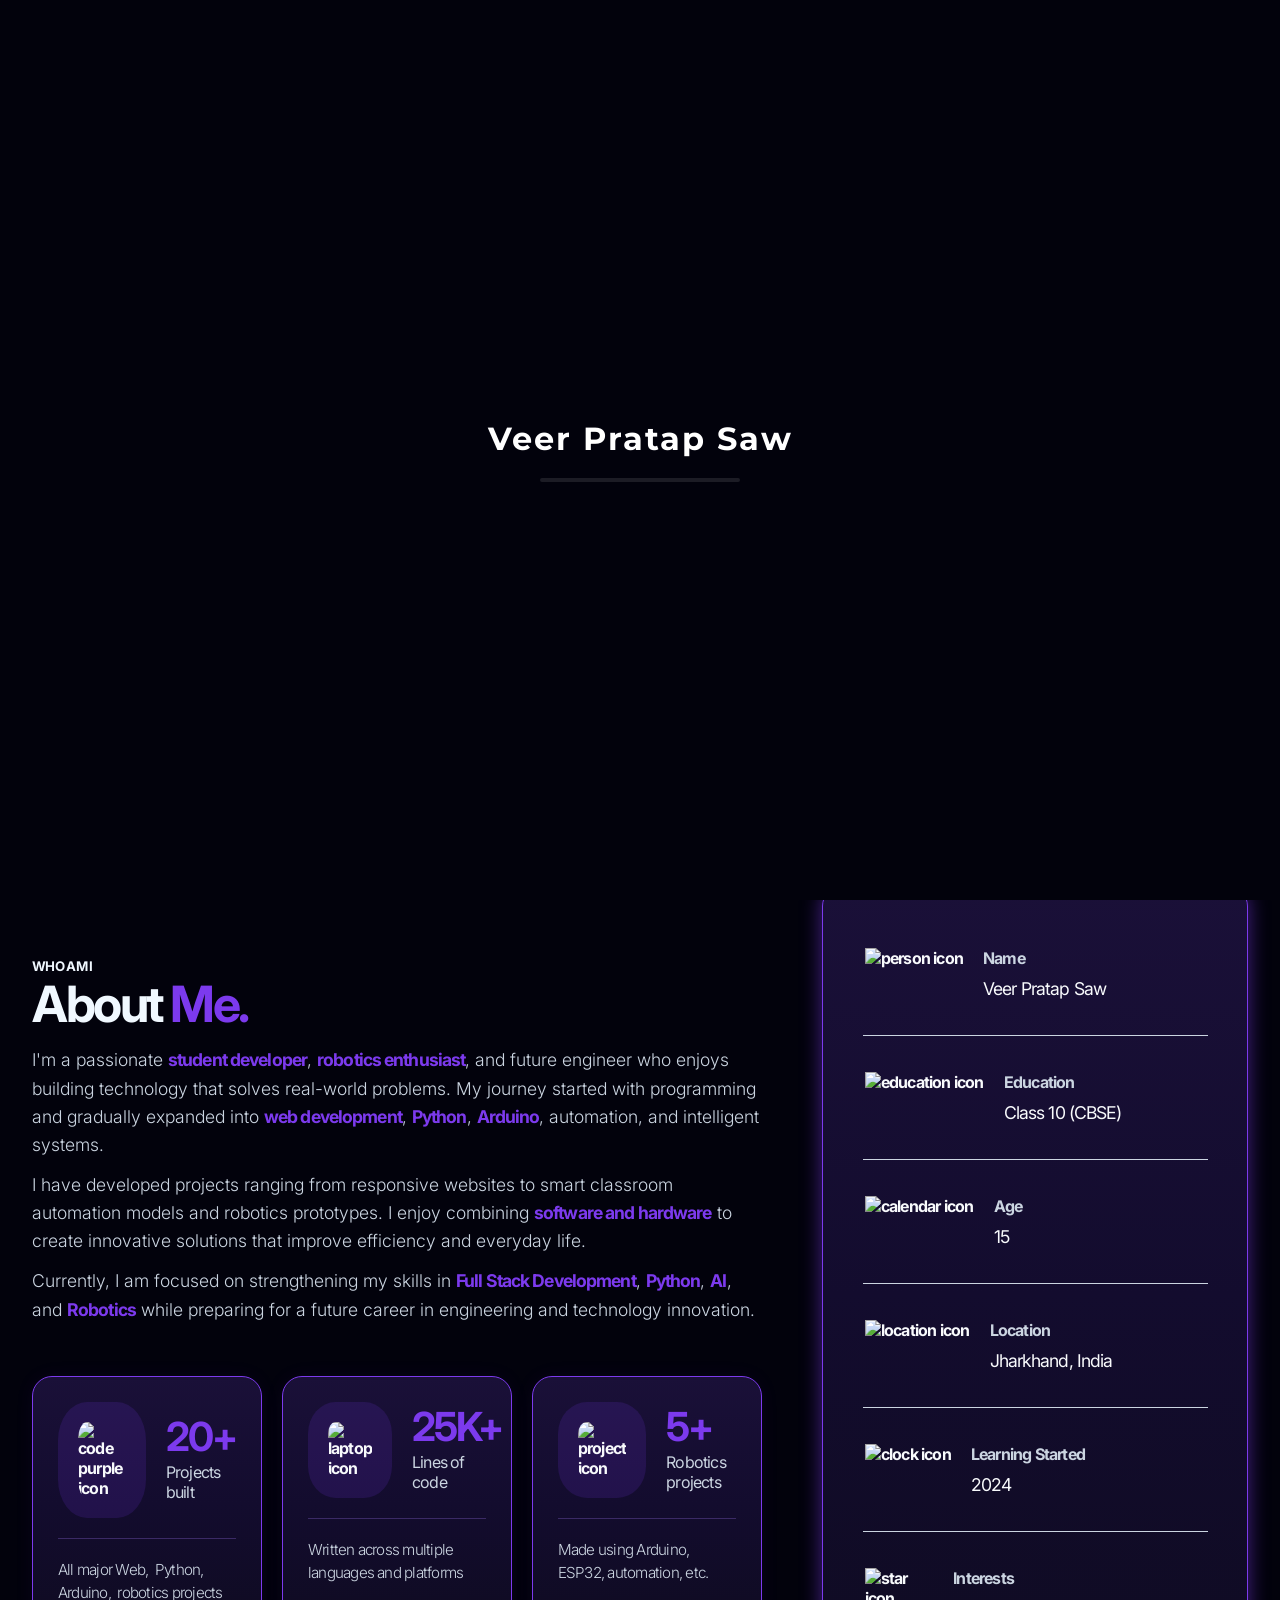
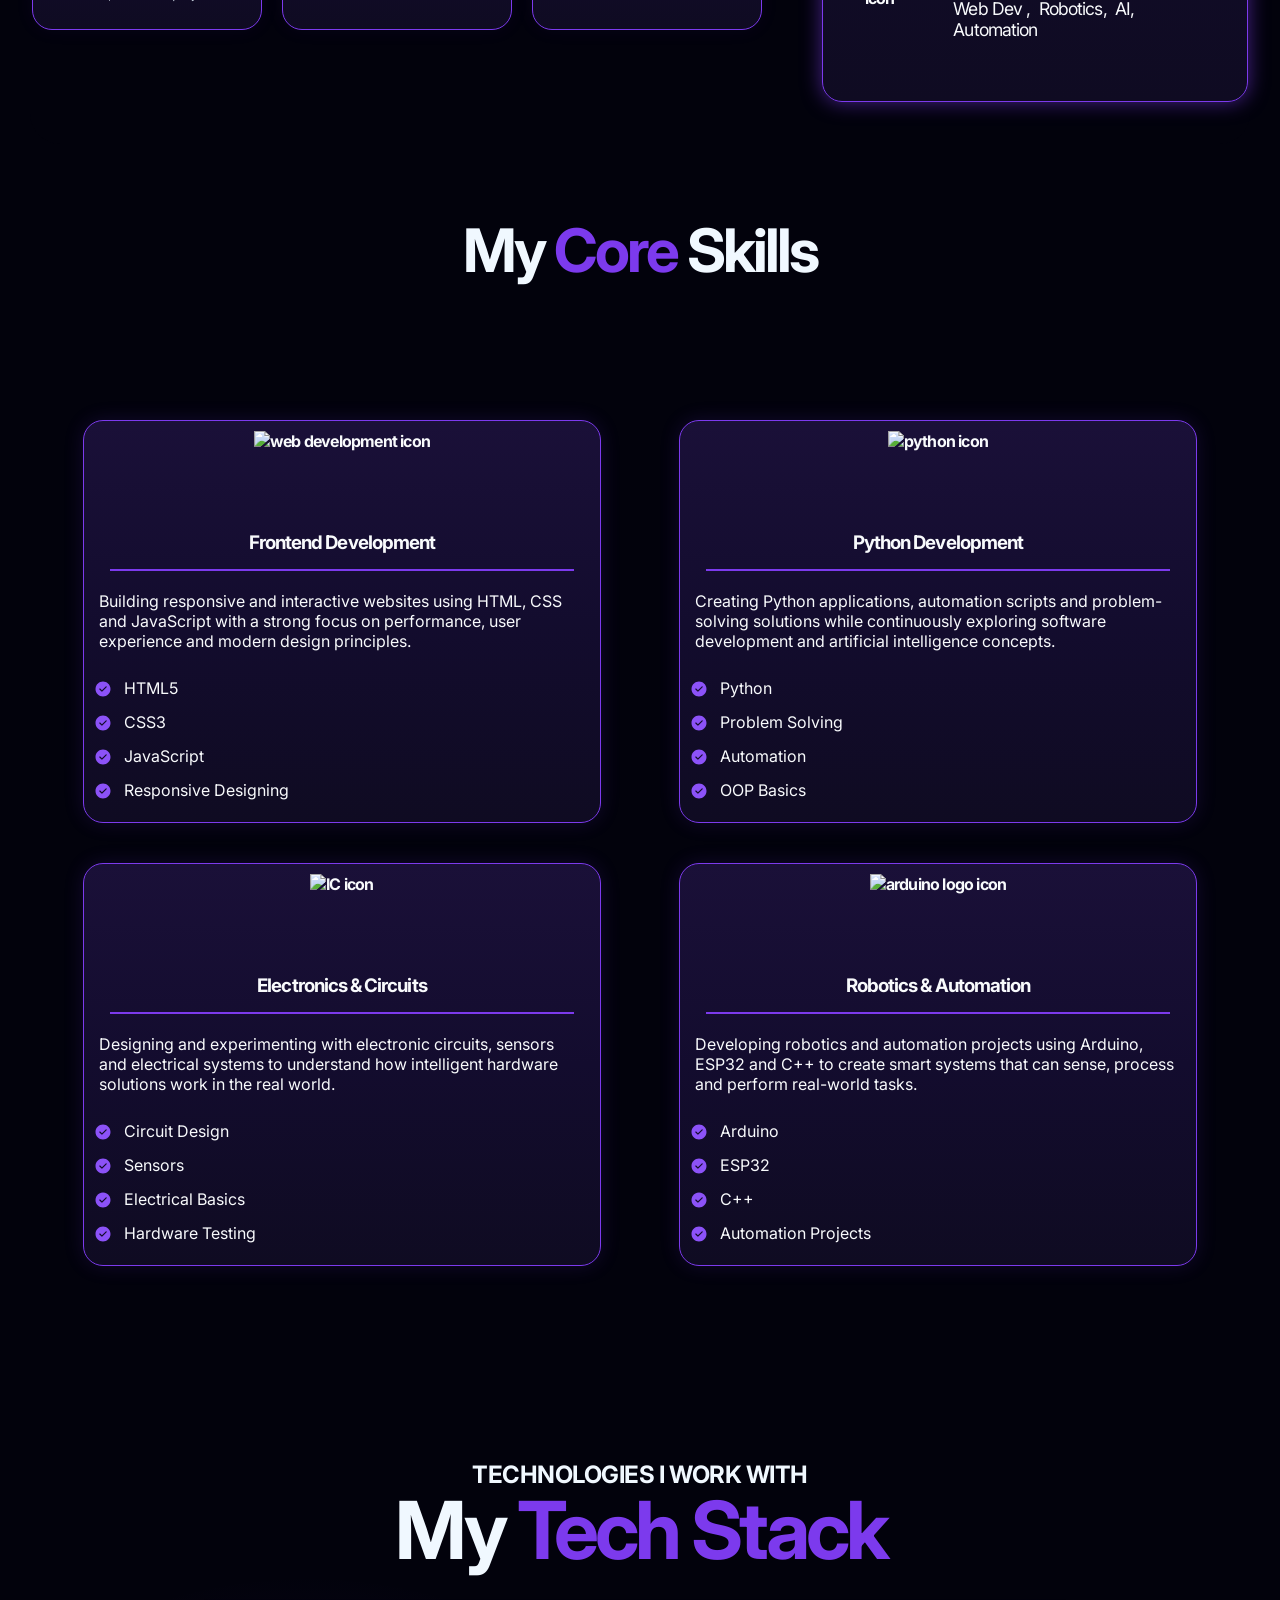
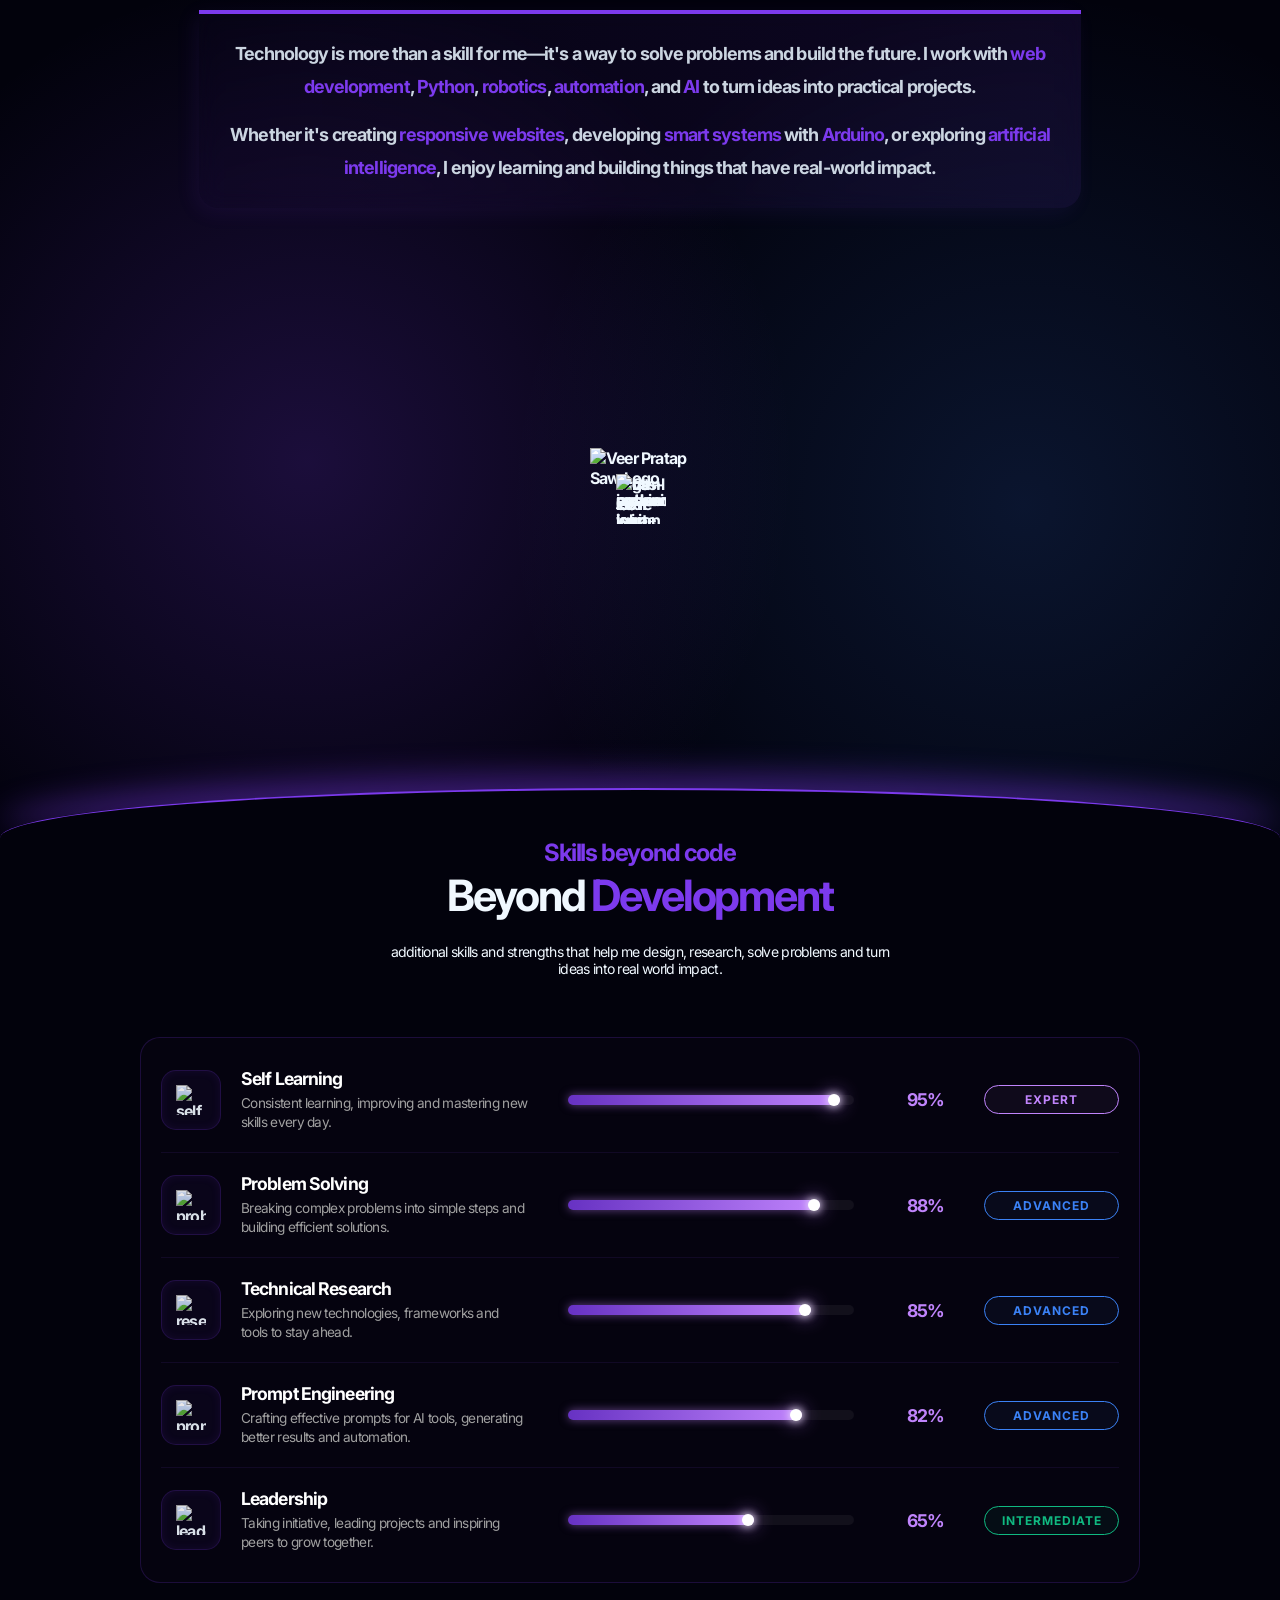
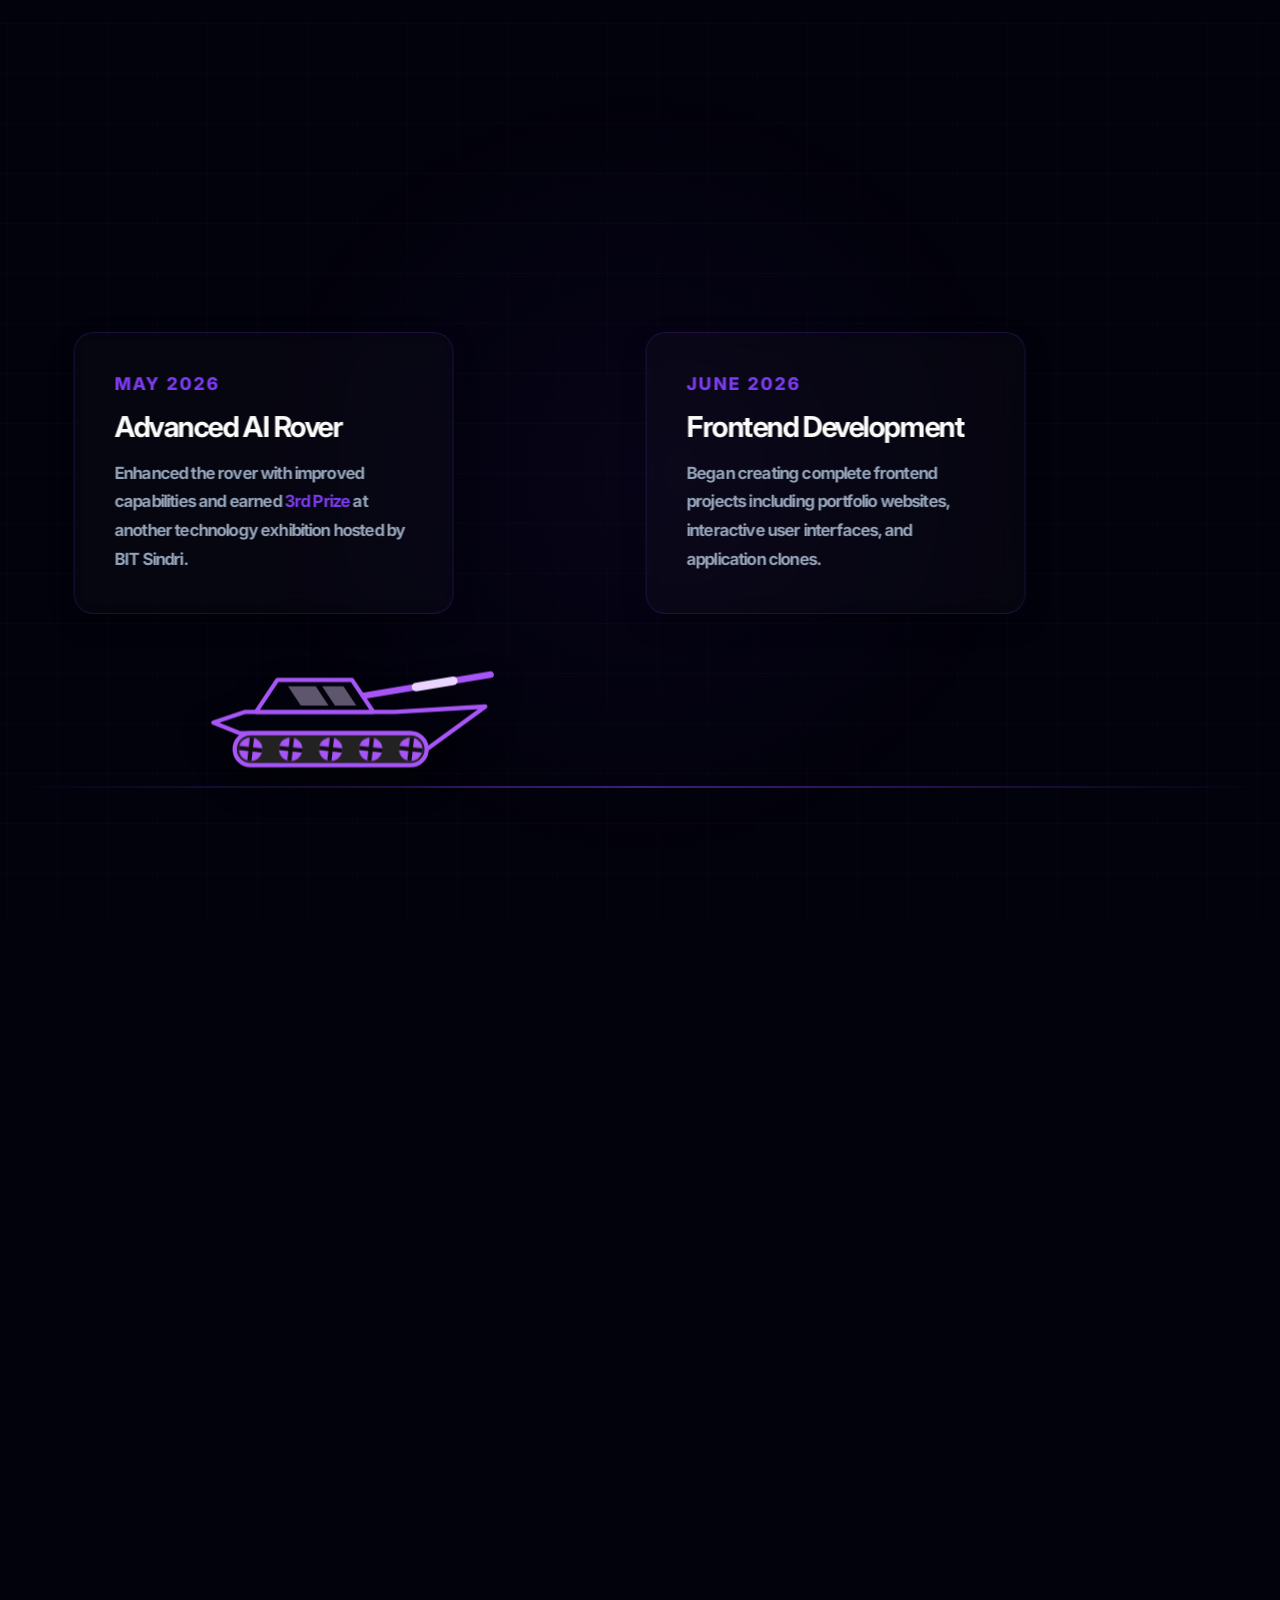
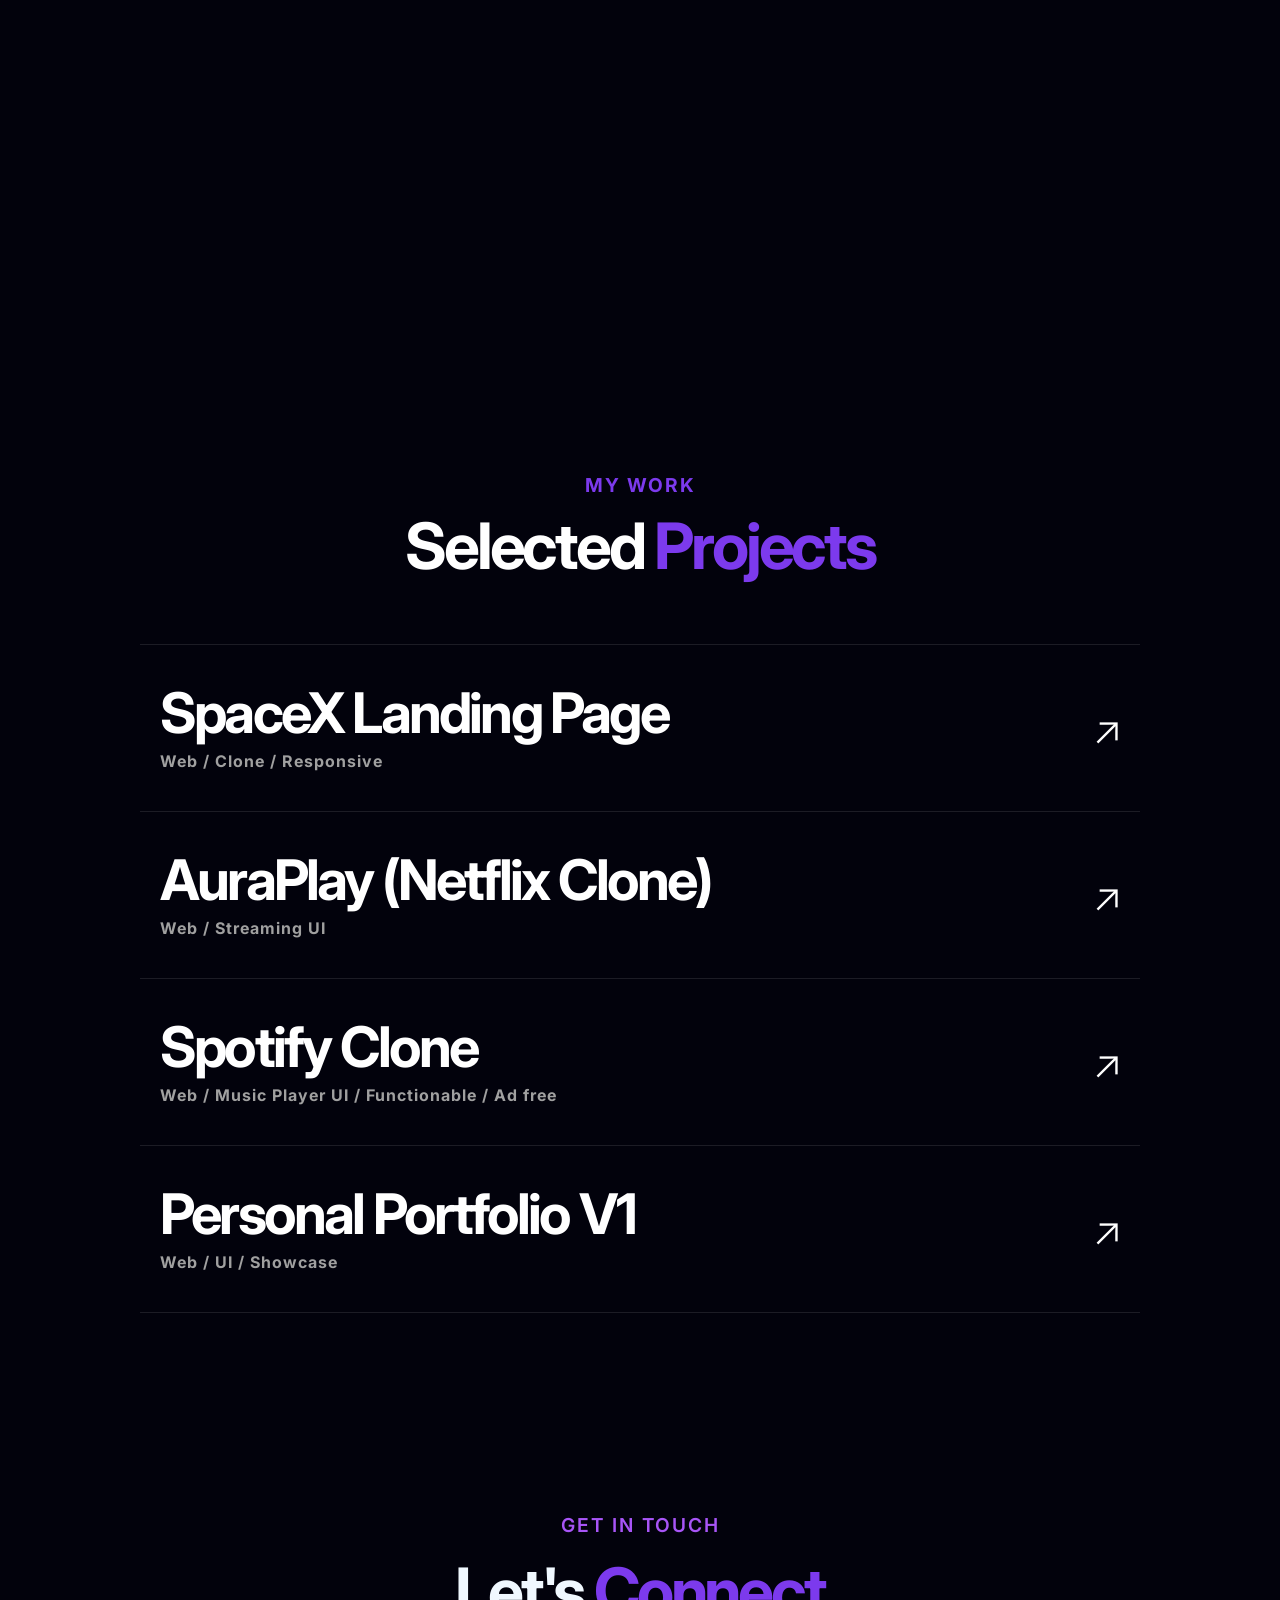
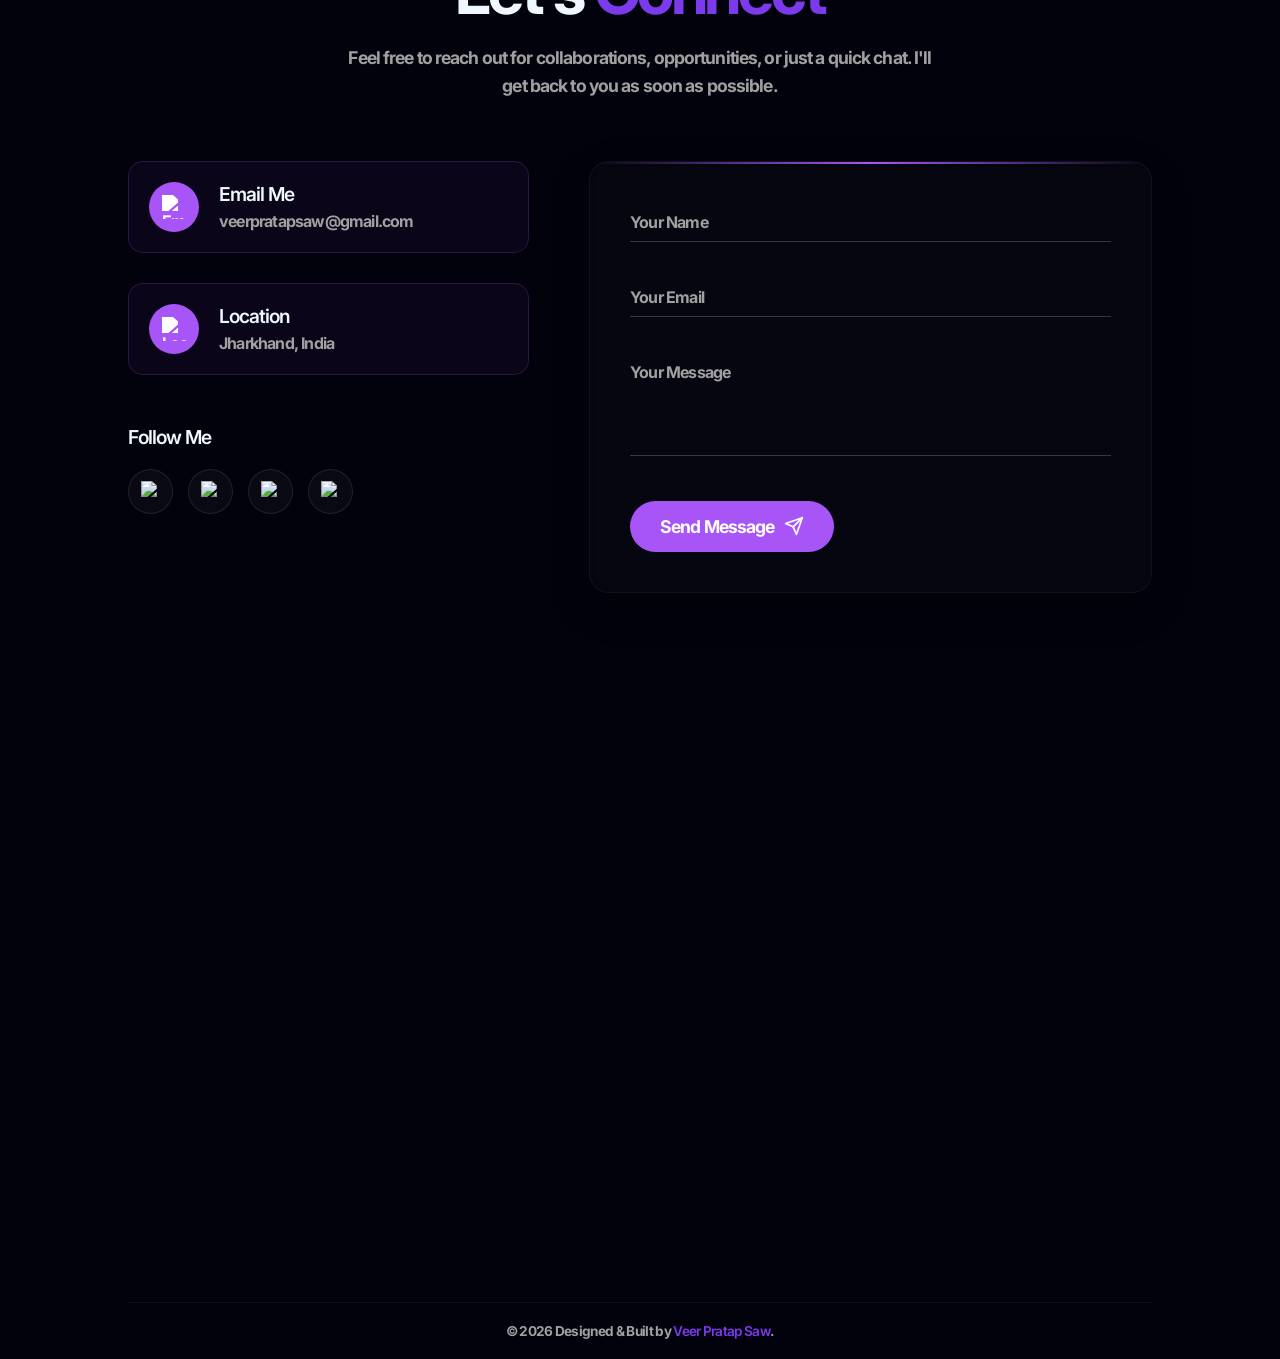
==== index.html @ e9fbce15 "feat: add animated preloader screen" ====
<!doctype html>
<html lang="en">

<head>
  <meta charset="UTF-8" />
  <meta name="viewport" content="width=device-width, initial-scale=1.0" />
  <meta name="theme-color" content="#02020c" />
    <!-- SEO: Primary Meta Tags -->
  <title>Veer Pratap Saw | Full Stack Developer & Robotics Engineer</title>
  <meta name="title" content="Veer Pratap Saw | Full Stack Developer & Robotics Engineer" />
  <meta name="description" content="Portfolio of Veer Pratap Saw, a passionate student developer specializing in Full Stack Web Development, Python, and Robotics. View my projects and tech stack." />
  <link rel="canonical" href="https://veerpratapsaw.vercel.app/" />
  <!-- Open Graph / Facebook / LinkedIn -->
  <meta property="og:type" content="website" />
  <meta property="og:url" content="https://veerpratapsaw.vercel.app/" />
  <meta property="og:title" content="Veer Pratap Saw | Full Stack Developer" />
  <meta property="og:description" content="Portfolio of Veer Pratap Saw, a passionate student developer specializing in Full Stack Web Development, Python, and Robotics." />
  <meta property="og:image" content="https://veerpratapsaw.vercel.app/assets/images/portfolio_v1.webp" />

  <!-- Twitter -->
  <meta property="twitter:card" content="summary_large_image" />
  <meta property="twitter:url" content="https://veerpratapsaw.vercel.app/" />
  <meta property="twitter:title" content="Veer Pratap Saw | Full Stack Developer" />
  <meta property="twitter:description" content="Portfolio of Veer Pratap Saw, a passionate student developer specializing in Full Stack Web Development, Python, and Robotics." />
  <meta property="twitter:image" content="https://veerpratapsaw.vercel.app/assets/images/portfolio_v1.webp" />
  <!-- Structured Data (JSON-LD) -->
  <script type="application/ld+json">
    {
      "@context": "https://schema.org/",
      "@type": "Person",
      "name": "Veer Pratap Saw",
      "url": "https://veerpratapsaw.vercel.app/",
      "image": "https://veerpratapsaw.vercel.app/assets/images/portfolio_v1.webp",
      "jobTitle": "Full Stack Developer & Robotics Engineer",
      "sameAs": [
        "https://github.com/veerpratapsaw-code",
        "https://www.linkedin.com/in/veer-pratap-saw-4004a2413/",
        "https://www.youtube.com/@VeerPratapSaw",
        "https://t.me/VeerPratapSaw",
        "https://wa.me/919835526977"
      ]
    }
  </script>

  <link rel="preconnect" href="https://fonts.googleapis.com">
  <link rel="preconnect" href="https://fonts.gstatic.com" crossorigin>
  <link href="https://fonts.googleapis.com/css2?family=Chelsea+Market&family=Google+Sans+Flex:opsz,wght@6..144,1..1000&family=Inter:ital,opsz,wght@0,14..32,100..900;1,14..32,100..900&family=Montserrat:ital,wght@0,100..900;1,100..900&display=swap" rel="stylesheet">
  <link rel="preload" as="image" href="assets/images/SpaceX landing Page clone.webp">
  <link rel="preload" as="image" href="assets/images/Netflix-clone.webp">
  <link rel="preload" as="image" href="assets/images/Spotify clone.webp">
  <link rel="preload" as="image" href="assets/images/portfolio_v1.webp">
  <link rel="stylesheet" href="css/hero.css" />
  <link rel="stylesheet" href="css/about.css" />
  <link rel="stylesheet" href="css/skills.css" />
  <link rel="stylesheet" href="css/beyond_dev.css" />
  <link rel="stylesheet" href="css/journey.css" />
  <link rel="stylesheet" href="css/projects.css" />
  <link rel="stylesheet" href="css/contact.css" />
  <link rel="stylesheet" href="css/quote.css" />
  <link rel="stylesheet" href="css/footer.css" />
  <link rel="stylesheet" href="css/responsive.css" />
  <link rel="stylesheet" href="css/contextmenu.css" />
  <link rel="stylesheet" href="css/loader.css" />
  <link rel="icon" type="image/png" href="assets/images/favicon.webp" />
</head>

<body class="no-scroll">
  <!-- Preloader -->
  <div id="preloader">
    <div class="loader-content">
      <span class="loader-text">Veer Pratap Saw</span>
      <div class="loader-bar"></div>
    </div>
  </div>

  <header class="header">
    <div class="top_logo">
      <img src="assets/images/logo L.webp" alt="Veer Pratap Saw - Custom Logo" />
    </div>

    <button class="hamburger" id="hamburgerMenu" aria-label="Toggle Navigation Menu">
      <svg viewBox="0 0 24 24" fill="none" stroke-width="2" stroke-linecap="round" stroke-linejoin="round">
        <line x1="3" y1="12" x2="21" y2="12" class="mid"></line>
        <line x1="3" y1="6" x2="21" y2="6" class="top"></line>
        <line x1="3" y1="18" x2="21" y2="18" class="bot"></line>
      </svg>
    </button>

    <nav class="nav">
      <div class="nav_link_wrapper">
        <a href="#about">About me</a>
        <div class="underline"></div>
      </div>

      <div class="nav_link_wrapper">
        <a href="#skills">Skills</a>
        <div class="underline"></div>
      </div>

      <div class="nav_link_wrapper">
        <a href="#journey">Experiences</a>
        <div class="underline"></div>
      </div>

      <div class="nav_link_wrapper">
        <a href="#projects">Projects</a>
        <div class="underline"></div>
      </div>

      <div class="nav_link_wrapper">
        <a href="#contact">Contact</a>
        <div class="underline"></div>
      </div>
    </nav>

    <div class="side"></div>
  </header>

  <main>
  <div class="outerBG1">
    <section class="hero">
      <section class="left">
        <div class="leftTop">
          <div class="topLeft_text">
            <div class="sideLine">
              <div class="circleOfLine"></div>
            </div>

            <div class="text">
              <h1>
                <span>Hey, Its</span>
                <span class="purple"> Veer Pratap Saw</span>
              </h1>
              <h2>I'm a <span id="typewriter"></span></h2>
            </div>
          </div>

          <div class="buttons">
            <div class="extra">● Available For Opportunities</div>
            <button onclick="location.href='#contact'">Get in touch</button>
          </div>
        </div>

        <div class="linksHero">
          <a class="linkLogo" href="https://github.com/veerpratapsaw-code" target="_blank" aria-label="GitHub Profile"><img
              src="assets/SVG/github white.svg" alt="github white icon" /></a>
          <a class="linkLogo" href="https://www.youtube.com/@VeerPratapSaw" target="_blank" aria-label="YouTube Channel"><img
              data-src="assets/SVG/youtube white.svg " alt="YouTube Icon" /></a>
          <a class="linkLogo" href="https://wa.me/919835526977?text=Hi%20Veer,%20I%20visited%20your%20portfolio."
            target="_blank" aria-label="WhatsApp"><img data-src="assets/SVG/whatsapp white.svg" alt="WhatsApp Icon" /></a>
          <a class="linkLogo" href="https://t.me/VeerPratapSaw" target="_blank" aria-label="Telegram"><img
              data-src="assets/SVG/telegram white.svg " alt="Telegram Icon" /></a>
          <a class="linkLogo" href="https://mail.google.com/mail/?view=cm&fs=1&to=veerpratapsaw@gmail.com"
            target="_blank" aria-label="Email Me"><img data-src="assets/SVG/email white.svg " alt="Email Icon" /></a>
        </div>
      </section>

      <section class="right">
        <img data-src="assets/images/hero section image.webp" alt="Veer Pratap Saw - Robotics Engineer and Full Stack Developer" width="600" height="600" />
      </section>
    </section>
  </div>

  <div class="topDropMerge"></div>

  <section class="About" id="about">
    <section class="statsContainer">
      <div class="sec2text">
        <h5>WHO AM I</h5>
        <h1><span>About</span> <span class="purple"> Me.</span></h1>
        <p>
          I'm a passionate <span class="purple">student developer</span>,
          <span class="purple">robotics enthusiast</span>, and future engineer
          who enjoys building technology that solves real-world problems. My
          journey started with programming and gradually expanded into
          <span class="purple">web development</span>,
          <span class="purple">Python</span>,
          <span class="purple">Arduino</span>, automation, and intelligent
          systems.
        </p>
        <p>
          I have developed projects ranging from responsive websites to smart
          classroom automation models and robotics prototypes. I enjoy
          combining
          <span class="purple">software and hardware</span> to create
          innovative solutions that improve efficiency and everyday life.
        </p>
        <p>
          Currently, I am focused on strengthening my skills in
          <span class="purple">Full Stack Development</span>,
          <span class="purple">Python</span>, <span class="purple">AI</span>,
          and <span class="purple">Robotics</span> while preparing for a
          future career in engineering and technology innovation.
        </p>
      </div>

      <div class="statCards">
        <div class="statCard">
          <div class="upperPart">
            <div class="statCardImg">
              <img data-src="assets/SVG/code purple.svg" alt="code purple icon" />
            </div>

            <div class="statUpperText">
              <div class="stat">20+</div>

              <div class="statName">Projects built</div>
            </div>
          </div>

          <div class="divider"></div>

          <div class="lowerPart">
            All major Web,&nbsp; Python,&nbsp; Arduino,&nbsp; robotics
            projects
          </div>
        </div>

        <div class="statCard">
          <div class="upperPart">
            <div class="statCardImg">
              <img data-src="assets/SVG/laptop.svg" alt="laptop icon" />
            </div>

            <div class="statUpperText">
              <div class="stat">25K+</div>

              <div class="statName">Lines of code</div>
            </div>
          </div>

          <div class="divider"></div>

          <div class="lowerPart">
            Written across multiple languages and platforms
          </div>
        </div>

        <div class="statCard">
          <div class="upperPart">
            <div class="statCardImg">
              <img data-src="assets/SVG/project.svg" alt="project icon" />
            </div>

            <div class="statUpperText">
              <div class="stat">5+</div>

              <div class="statName">Robotics projects</div>
            </div>
          </div>

          <div class="divider"></div>

          <div class="lowerPart">
            Made using Arduino, ESP32, automation, etc.
          </div>
        </div>
      </div>
    </section>

    <div class="rightAbout">
      <div class="aboutRightCard">
        <div><img data-src="assets/SVG/person.svg" alt="person icon" /></div>

        <div class="RightSecContent">
          <div class="key">Name</div>

          <div class="value">Veer Pratap Saw</div>
        </div>
      </div>

      <div class="divider"></div>

      <div class="aboutRightCard">
        <div><img data-src="assets/SVG/education.svg" alt="education icon" /></div>

        <div class="RightSecContent">
          <div class="key">Education</div>

          <div class="value">Class 10 (CBSE)</div>
        </div>
      </div>

      <div class="divider"></div>

      <div class="aboutRightCard">
        <div><img data-src="assets/SVG/calendar.svg" alt="calendar icon" /></div>

        <div class="RightSecContent">
          <div class="key">Age</div>

          <div class="value">15</div>
        </div>
      </div>

      <div class="divider"></div>

      <div class="aboutRightCard">
        <div><img data-src="assets/SVG/location.svg" alt="location icon" /></div>

        <div class="RightSecContent">
          <div class="key">Location</div>

          <div class="value">Jharkhand, India</div>
        </div>
      </div>

      <div class="divider"></div>

      <div class="aboutRightCard">
        <div><img data-src="assets/SVG/clock.svg" alt="clock icon" /></div>

        <div class="RightSecContent">
          <div class="key">Learning Started</div>

          <div class="value">2024</div>
        </div>
      </div>

      <div class="divider"></div>

      <div class="aboutRightCard">
        <div><img data-src="assets/SVG/star.svg" alt="star icon" /></div>

        <div class="RightSecContent">
          <div class="key">Interests</div>

          <div class="value">
            Web Dev ,&nbsp; Robotics,&nbsp; AI,&nbsp; Automation
          </div>
        </div>
      </div>
    </div>
  </section>

  <div class="skills" id="skills">
    <div class="skillHeading">
      <h1>
        <span>My </span> <span class="purple">Core</span> <span>Skills</span>
      </h1>
    </div>

    <div class="sec2Cards">
      <div class="skillCard">
        <div class="skillImg">
          <img data-src="assets/SVG/web development.svg" alt="web development icon" />
        </div>

        <div class="SkillTitle">
          <h3>Frontend Development</h3>
        </div>

        <div class="divider"></div>

        <div class="skillBody">
          <p>
            Building responsive and interactive websites using HTML, CSS and
            JavaScript with a strong focus on performance, user experience and
            modern design principles.
          </p>
        </div>

        <div class="skillList">
          <ul>
            <li>HTML5</li>
            <li>CSS3</li>
            <li>JavaScript</li>
            <li>Responsive Designing</li>
          </ul>
        </div>
      </div>

      <div class="skillCard">
        <div class="skillImg">
          <img data-src="assets/SVG/python.svg" alt="python icon" />
        </div>

        <div class="SkillTitle">
          <h3>Python Development</h3>
        </div>

        <div class="divider"></div>

        <div class="skillBody">
          <p>
            Creating Python applications, automation scripts and problem-
            solving solutions while continuously exploring software
            development and artificial intelligence concepts.
          </p>
        </div>

        <div class="skillList">
          <ul>
            <li>Python</li>
            <li>Problem Solving</li>
            <li>Automation</li>
            <li>OOP Basics</li>
          </ul>
        </div>
      </div>

      <div class="skillCard">
        <div class="skillImg">
          <img data-src="assets/SVG/IC.svg" alt="IC icon" />
        </div>

        <div class="SkillTitle">
          <h3>Electronics & Circuits</h3>
        </div>

        <div class="divider"></div>

        <div class="skillBody">
          <p>
            Designing and experimenting with electronic circuits, sensors and
            electrical systems to understand how intelligent hardware
            solutions work in the real world.
          </p>
        </div>

        <div class="skillList">
          <ul>
            <li>Circuit Design</li>
            <li>Sensors</li>
            <li>Electrical Basics</li>
            <li>Hardware Testing</li>
          </ul>
        </div>
      </div>

      <div class="skillCard">
        <div class="skillImg">
          <img data-src="assets/SVG/arduino logo.svg" alt="arduino logo icon" />
        </div>

        <div class="SkillTitle">
          <h3>Robotics & Automation</h3>
        </div>

        <div class="divider"></div>

        <div class="skillBody">
          <p>
            Developing robotics and automation projects using Arduino, ESP32
            and C++ to create smart systems that can sense, process and
            perform real-world tasks.
          </p>
        </div>

        <div class="skillList">
          <ul>
            <li>Arduino</li>
            <li>ESP32</li>
            <li>C++</li>
            <li>Automation Projects</li>
          </ul>
        </div>
      </div>
    </div>

    <section class="techStack">
      <div class="orbit-container">
        <div class="center-logo">
          <img data-src="assets/images/logoMe.webp" alt="Veer Pratap Saw Logo" />
        </div>

        <div class="orbit">
          <div class="icon icon1">
            <img data-src="assets/SVG/html.svg" alt="html icon" />
          </div>

          <div class="icon icon2">
            <img data-src="assets/SVG/css.svg" alt="css icon" />
          </div>

          <div class="icon icon3">
            <img data-src="assets/SVG/javascript.svg" alt="javascript icon" />
          </div>

          <div class="icon icon4">
            <img data-src="assets/SVG/pythonLogo.svg" alt="pythonLogo icon" />
          </div>

          <div class="icon icon5">
            <img data-src="assets/SVG/arduino logo.svg" alt="arduino logo icon" />
          </div>

          <div class="icon icon6">
            <img data-src="assets/SVG/vs-code.svg" alt="vs code icon" />
          </div>

          <div class="icon icon7">
            <img data-src="assets/SVG/git.svg" alt="git icon" />
          </div>

          <div class="icon icon8">
            <img data-src="assets/SVG/node-js.svg" alt="node js icon" />
          </div>

          <div class="icon icon9">
            <img data-src="assets/SVG/openai white.svg" alt="openai white icon" />
          </div>

          <div class="icon icon10">
            <img data-src="assets/SVG/C++.svg" alt="C++ icon" />
          </div>
        </div>
      </div>

      <div class="techStackText">
        <div class="techStackLabel">TECHNOLOGIES I WORK WITH</div>

        <div class="techStackHeading">
          <span>My </span> &nbsp; <span class="purple">Tech Stack</span>
        </div>

        <div class="techStackBody">
          <p>
            Technology is more than a skill for me—it's a way to solve
            problems and build the future. I work with
            <span class="purple">web development</span>,
            <span class="purple">Python</span>,
            <span class="purple">robotics</span>,
            <span class="purple">automation</span>, and
            <span class="purple">AI</span> to turn ideas into practical
            projects.
          </p>
          <p>
            Whether it's creating
            <span class="purple">responsive websites</span>, developing
            <span class="purple">smart systems</span> with
            <span class="purple">Arduino</span>, or exploring
            <span class="purple">artificial intelligence</span>, I enjoy
            learning and building things that have real-world impact.
          </p>
        </div>
      </div>
    </section>
  </div>

  <div class="curved-separator"></div>

  <section id="beyond_development">
    <div class="Be_D_text">
      <div>
        <h5 class="purple">Skills beyond code</h5>
      </div>

      <div>
        <h1>Beyond <span class="purple">Development</span></h1>
      </div>

      <div>
        <p>
          additional skills and strengths that help me design, research, solve
          problems and turn ideas into real world impact.
        </p>
      </div>
    </div>

    <div class="sideSkills">

      <div class="OtherSkillCard">
        <div class="OtherSkillCardImg">
          <img data-src="assets/SVG/self learning.svg" alt="self learning icon" />
        </div>

        <div class="OtherSkillCardText">
          <div class="OSCT_heading">Self Learning</div>

          <div class="OSCT_body">Consistent learning, improving and mastering new skills every day.</div>
        </div>

        <div class="OtherSkillProgress">
          <div class="progress-bar-bg">
            <div class="progress-bar-fill" style="width: 95%;"></div>
          </div>
        </div>

        <div class="OtherSkillPercent">95%</div>

        <div class="OtherSkillBadge expert">EXPERT</div>
      </div>

      <div class="OtherSkillCard">
        <div class="OtherSkillCardImg">
          <img data-src="assets/SVG/problem solver.svg" alt="problem solver icon" />
        </div>

        <div class="OtherSkillCardText">
          <div class="OSCT_heading">Problem Solving</div>

          <div class="OSCT_body">Breaking complex problems into simple steps and building efficient solutions.</div>
        </div>

        <div class="OtherSkillProgress">
          <div class="progress-bar-bg">
            <div class="progress-bar-fill" style="width: 88%;"></div>
          </div>
        </div>

        <div class="OtherSkillPercent">88%</div>

        <div class="OtherSkillBadge advanced">ADVANCED</div>
      </div>

      <div class="OtherSkillCard">
        <div class="OtherSkillCardImg">
          <img data-src="assets/SVG/reseach.svg" alt="reseach icon" />
        </div>

        <div class="OtherSkillCardText">
          <div class="OSCT_heading">Technical Research</div>

          <div class="OSCT_body">Exploring new technologies, frameworks and tools to stay ahead.</div>
        </div>

        <div class="OtherSkillProgress">
          <div class="progress-bar-bg">
            <div class="progress-bar-fill" style="width: 85%;"></div>
          </div>
        </div>

        <div class="OtherSkillPercent">85%</div>

        <div class="OtherSkillBadge advanced">ADVANCED</div>
      </div>

      <div class="OtherSkillCard">
        <div class="OtherSkillCardImg">
          <img data-src="assets/SVG/prompt engneering.svg" alt="prompt engneering icon" />
        </div>

        <div class="OtherSkillCardText">
          <div class="OSCT_heading">Prompt Engineering</div>

          <div class="OSCT_body">Crafting effective prompts for AI tools, generating better results and automation.
          </div>
        </div>

        <div class="OtherSkillProgress">
          <div class="progress-bar-bg">
            <div class="progress-bar-fill" style="width: 82%;"></div>
          </div>
        </div>

        <div class="OtherSkillPercent">82%</div>

        <div class="OtherSkillBadge advanced">ADVANCED</div>
      </div>

      <div class="OtherSkillCard">
        <div class="OtherSkillCardImg">
          <img data-src="assets/SVG/leadership.svg" alt="leadership icon" />
        </div>

        <div class="OtherSkillCardText">
          <div class="OSCT_heading">Leadership</div>

          <div class="OSCT_body">Taking initiative, leading projects and inspiring peers to grow together.</div>
        </div>

        <div class="OtherSkillProgress">
          <div class="progress-bar-bg">
            <div class="progress-bar-fill" style="width: 65%;"></div>
          </div>
        </div>

        <div class="OtherSkillPercent">65%</div>

        <div class="OtherSkillBadge intermediate">INTERMEDIATE</div>
      </div>
    </div>
  </section>

  <section id="journey" class="journey-section">
    <div class="journey-wrapper">
      <div class="journey-sticky">
        <div class="grid-bg"></div>

        <div class="journey-track">
          <!-- Timeline Cards -->
          <div class="milestone">
            <div class="milestone-date">June 2024</div>
            <div class="milestone-title">First Step Into Technology</div>
            <div class="milestone-desc">Purchased my first laptop and began exploring computers, software, and digital
              tools. This marked the beginning of my journey into technology and self-learning.</div>
          </div>
          <div class="milestone">
            <div class="milestone-date">August 2024</div>
            <div class="milestone-title">Discovering AI Tools</div>
            <div class="milestone-desc">Started using modern AI assistants and productivity tools, learning how
              artificial intelligence can accelerate learning, problem-solving, and creativity.</div>
          </div>
          <div class="milestone">
            <div class="milestone-date">November 2024</div>
            <div class="milestone-title">Beginning Programming</div>
            <div class="milestone-desc">Started learning Python and developed a strong interest in programming,
              automation, and logical thinking.</div>
          </div>
          <div class="milestone">
            <div class="milestone-date">Feb 2025</div>
            <div class="milestone-title">AI Desktop Assistant</div>
            <div class="milestone-desc">Built Python projects like an AI desktop assistant similar to Jarvis.</div>
          </div>
          <div class="milestone">
            <div class="milestone-date">April 2025</div>
            <div class="milestone-title">Entering Robotics</div>
            <div class="milestone-desc">Introduced to robotics through school projects and hands-on experimentation with
              electronic components, sensors, and automation systems.</div>
          </div>
          <div class="milestone">
            <div class="milestone-date">August 2025</div>
            <div class="milestone-title">Learning Arduino & C++</div>
            <div class="milestone-desc">Began programming Arduino boards using C++, building the foundation for
              hardware-based automation and robotics projects.</div>
          </div>
          <div class="milestone">
            <div class="milestone-date">September 2025</div>
            <div class="milestone-title">Smart Classroom Automation</div>
            <div class="milestone-desc"> <span> Designed and built a Smart Classroom System focused on energy efficiency and
                automation. Earned <span class="purple">3rd Prize</span> at a Science Exhibition.</span></div>
          </div>
          <div class="milestone">
            <div class="milestone-date">January 2026</div>
            <div class="milestone-title">RoboFight Competition</div>
            <div class="milestone-desc"><span>
                Built and competed with an 12 wheel drive robotic vehicle, securing <span class="purple">
                  2nd Prize
                </span> in a RoboFight competition and gaining valuable experience.</span></div>

          </div>
          <div class="milestone">
            <div class="milestone-date">February 2026</div>
            <div class="milestone-title">Web Development Journey</div>
            <div class="milestone-desc">Started learning modern web development, focusing on HTML, CSS, JavaScript,
              responsive design, and building interactive user interfaces.</div>
          </div>
          <div class="milestone">
            <div class="milestone-date">April 2026</div>
            <div class="milestone-title">AI Rover Project</div>
            <div class="milestone-desc"><span>
                Developed an 8 wheeled AI-powered rover and won <span class="purple">2nd Prize</span> at Build-X Expo
                during E-Summit at BIT Sindri.</div>
            </span>
          </div>
          <div class="milestone">
            <div class="milestone-date">May 2026</div>
            <div class="milestone-title">Advanced AI Rover</div>
            <div class="milestone-desc"><span>Enhanced the rover with improved capabilities and earned <span
                    class="purple">3rd Prize</span> at another
                technology exhibition hosted by BIT Sindri.</span></div>
          </div>
          <div class="milestone">
            <div class="milestone-date">June 2026</div>
            <div class="milestone-title">Frontend Development</div>
            <div class="milestone-desc">Began creating complete frontend projects including portfolio websites,
              interactive user interfaces, and application clones.</div>
          </div>
          <div class="milestone">
            <div class="milestone-date">July 2026</div>
            <div class="milestone-title">Full-Stack Development</div>
            <div class="milestone-desc">Expanded my skill set by diving into full-stack development, learning how to seamlessly connect interactive frontends with robust backend architectures.</div>
          </div>
        </div>

        <div class="ground-line"></div>

        <div class="rover-container">
          <svg viewBox="0 0 300 120" class="rover-svg">
            <!-- Glowing Cannon -->
            <line x1="160" y1="35" x2="280" y2="15" stroke="#a855f7" stroke-width="6" stroke-linecap="round"/>
            <line x1="210" y1="26.7" x2="245" y2="20.9" stroke="#e9d5ff" stroke-width="8" stroke-linecap="round"/>

            <!-- Main Hull -->
            <polygon points="20,60 45,70 205,70 220,85 275,45 190,50 50,50" fill="#02020c" stroke="#a855f7" stroke-width="4" stroke-linejoin="round"/>
            
            <!-- Turret -->
            <polygon points="60,50 80,20 150,20 170,50" fill="#02020c" stroke="#a855f7" stroke-width="4" stroke-linejoin="round"/>
            
            <!-- Windows -->
            <polygon points="142,26 154,44 134,44 122,26" fill="#e9d5ff" opacity="0.4"/>
            <polygon points="116,26 128,44 102,44 90,26" fill="#e9d5ff" opacity="0.4"/>

            <!-- Tread Housing -->
            <rect x="40" y="70" width="180" height="30" rx="15" fill="#222" stroke="#a855f7" stroke-width="4"/>

            <!-- 5 Spinning Wheels (cx: 55, 92.5, 130, 167.5, 205) -->
            <g class="wheel" cx="55" cy="85">
              <circle cx="55" cy="85" r="11" fill="#a855f7"/>
              <line x1="55" y1="74" x2="55" y2="96" stroke="#111" stroke-width="4"/>
              <line x1="44" y1="85" x2="66" y2="85" stroke="#111" stroke-width="4"/>
            </g>
            <g class="wheel" cx="92.5" cy="85">
              <circle cx="92.5" cy="85" r="11" fill="#a855f7"/>
              <line x1="92.5" y1="74" x2="92.5" y2="96" stroke="#111" stroke-width="4"/>
              <line x1="81.5" y1="85" x2="103.5" y2="85" stroke="#111" stroke-width="4"/>
            </g>
            <g class="wheel" cx="130" cy="85">
              <circle cx="130" cy="85" r="11" fill="#a855f7"/>
              <line x1="130" y1="74" x2="130" y2="96" stroke="#111" stroke-width="4"/>
              <line x1="119" y1="85" x2="141" y2="85" stroke="#111" stroke-width="4"/>
            </g>
            <g class="wheel" cx="167.5" cy="85">
              <circle cx="167.5" cy="85" r="11" fill="#a855f7"/>
              <line x1="167.5" y1="74" x2="167.5" y2="96" stroke="#111" stroke-width="4"/>
              <line x1="156.5" y1="85" x2="178.5" y2="85" stroke="#111" stroke-width="4"/>
            </g>
            <g class="wheel" cx="205" cy="85">
              <circle cx="205" cy="85" r="11" fill="#a855f7"/>
              <line x1="205" y1="74" x2="205" y2="96" stroke="#111" stroke-width="4"/>
              <line x1="194" y1="85" x2="216" y2="85" stroke="#111" stroke-width="4"/>
            </g>
          </svg>
        </div>
      </div>
    </div>
  </section>

  <section id="projects" class="projects">
    <div class="projectsHeading">
      <h5>MY WORK</h5>
      <h1><span>Selected</span> <span class="purple">Projects</span></h1>
    </div>

    <div class="minimal-projects-list">
      <div class="divider"></div>
      <a href="https://veer-space-x.vercel.app/" target="_blank" class="minimal-project"
        data-image="assets/images/SpaceX landing Page clone.webp">
        <div class="mp-content">
          <h2 class="mp-title">SpaceX Landing Page</h2>
          <span class="mp-tags">Web / Clone / Responsive</span>
        </div>

        <div class="mp-arrow">↗</div>
      </a>
      <div class="divider"></div>

      <a href="https://veer-auraplay.vercel.app/" target="_blank" class="minimal-project"
        data-image="assets/images/Netflix-clone.webp">
        <div class="mp-content">
          <h2 class="mp-title">AuraPlay (Netflix Clone)</h2>
          <span class="mp-tags">Web / Streaming UI</span>
        </div>

        <div class="mp-arrow">↗</div>
      </a>
      <div class="divider"></div>

      <a href="https://veer-spotify.vercel.app/" target="_blank" class="minimal-project"
        data-image="assets/images/Spotify clone.webp">
        <div class="mp-content">
          <h2 class="mp-title">Spotify Clone</h2>
          <span class="mp-tags">Web / Music Player UI / Functionable / Ad free</span>
        </div>

        <div class="mp-arrow">↗</div>
      </a>
      <div class="divider"></div>

      <a href="https://veerpratapsaw.vercel.app/" target="_blank" class="minimal-project"
        data-image="assets/images/portfolio_v1.webp">
        <div class="mp-content">
          <h2 class="mp-title">Personal Portfolio V1</h2>
          <span class="mp-tags">Web / UI / Showcase</span>
        </div>

        <div class="mp-arrow">↗</div>
      </a>
      <div class="divider"></div>
    </div>

    <div id="project-preview-image">
      <img src="" alt="Project Preview">
    </div>
  </section>

  <section id="contact" class="contact">
    <div class="contact-container">
      <div class="contact-header">
        <h5>GET IN TOUCH</h5>
        <h1><span>Let's </span><span class="purple">Connect</span></h1>
        <p>Feel free to reach out for collaborations, opportunities, or just a quick chat. I'll get back to you as soon as possible.</p>
      </div>

      <div class="contact-content">
        <div class="contact-info">
          <div class="info-card">
            <div class="info-icon">
              <img data-src="assets/SVG/email white.svg" alt="Email" />
            </div>
            <div class="info-text">
              <h3>Email Me</h3>
              <p>veerpratapsaw@gmail.com</p>
            </div>
          </div>

          <div class="info-card">
            <div class="info-icon">
              <img data-src="assets/SVG/location.svg" alt="Location" />
            </div>
            <div class="info-text">
              <h3>Location</h3>
              <p>Jharkhand, India</p>
            </div>
          </div>
          
          <div class="info-social">
            <h3>Follow Me</h3>
            <div class="social-links">
               <a href="https://github.com/veerpratapsaw-code" target="_blank" aria-label="GitHub Profile - Footer"><img data-src="assets/SVG/github white.svg" alt="github white icon" /></a>
               <a href="https://www.youtube.com/@VeerPratapSaw" target="_blank" aria-label="YouTube Channel - Footer"><img data-src="assets/SVG/youtube white.svg " alt="YouTube Icon" /></a>
               <a href="https://wa.me/919835526977" target="_blank" aria-label="WhatsApp - Footer"><img data-src="assets/SVG/whatsapp white.svg" alt="WhatsApp Icon" /></a>
               <a href="https://t.me/VeerPratapSaw" target="_blank" aria-label="Telegram - Footer"><img data-src="assets/SVG/telegram white.svg " alt="Telegram Icon" /></a>
            </div>
          </div>
        </div>

        <div class="contact-form-wrapper">
          <form class="contact-form" id="contactForm">
            <div class="input-group">
              <input type="text" id="name" name="name" required autocomplete="off" />
              <label for="name">Your Name</label>
              <div class="input-line"></div>
            </div>
            
            <div class="input-group">
              <input type="email" id="email" name="email" required autocomplete="off" />
              <label for="email">Your Email</label>
              <div class="input-line"></div>
            </div>

            <div class="input-group">
              <textarea id="message" name="message" rows="4" required autocomplete="off"></textarea>
              <label for="message">Your Message</label>
              <div class="input-line"></div>
            </div>

            <button type="submit" class="submit-btn">
              <span>Send Message</span>
              <svg viewBox="0 0 24 24" fill="none" stroke="currentColor" stroke-width="2" stroke-linecap="round" stroke-linejoin="round">
                <line x1="22" y1="2" x2="11" y2="13"></line>
                <polygon points="22 2 15 22 11 13 2 9 22 2"></polygon>
              </svg>
            </button>
          </form>
        </div>
      </div>
    </div>
  </section>

  <section class="quote-section">
    <div class="quote-container hidden">
      <h2 class="quote-text">"If work is your addiction, every “no” becomes fuel for a “yes”."</h2>
      <p class="quote-author">- Veer Pratap Saw</p>
    </div>
  </section>
  </main>

  <footer class="footer">
    <div class="footer-bottom">
      <p>&copy; 2026 Designed & Built by <span class="purple">Veer Pratap Saw</span>.</p>
    </div>
  </footer>

  <!-- Custom Context Menu -->
  <div id="custom-context-menu" class="custom-context-menu">
    <a href="#about" class="context-menu-item">
      <svg viewBox="0 0 24 24" fill="none" stroke="currentColor" stroke-width="2" stroke-linecap="round" stroke-linejoin="round"><path d="M20 21v-2a4 4 0 0 0-4-4H8a4 4 0 0 0-4 4v2"></path><circle cx="12" cy="7" r="4"></circle></svg>
      <span>About Me</span>
    </a>
    <a href="#contact" class="context-menu-item">
      <svg viewBox="0 0 24 24" fill="none" stroke="currentColor" stroke-width="2" stroke-linecap="round" stroke-linejoin="round"><path d="M4 4h16c1.1 0 2 .9 2 2v12c0 1.1-.9 2-2 2H4c-1.1 0-2-.9-2-2V6c0-1.1.9-2 2-2z"></path><polyline points="22,6 12,13 2,6"></polyline></svg>
      <span>Get in Touch</span>
    </a>
    <div class="context-menu-divider"></div>
    <a href="https://github.com" target="_blank" class="context-menu-item">
      <svg viewBox="0 0 24 24" fill="none" stroke="currentColor" stroke-width="2" stroke-linecap="round" stroke-linejoin="round"><path d="M9 19c-5 1.5-5-2.5-7-3m14 6v-3.87a3.37 3.37 0 0 0-.94-2.61c3.14-.35 6.44-1.54 6.44-7A5.44 5.44 0 0 0 20 4.77 5.07 5.07 0 0 0 19.91 1S18.73.65 16 2.48a13.38 13.38 0 0 0-7 0C6.27.65 5.09 1 5.09 1A5.07 5.07 0 0 0 5 4.77a5.44 5.44 0 0 0-1.5 3.78c0 5.42 3.3 6.61 6.44 7A3.37 3.37 0 0 0 9 18.13V22"></path></svg>
      <span>View Source Code</span>
    </a>
    <a href="#" class="context-menu-item" id="share-portfolio">
      <svg viewBox="0 0 24 24" fill="none" stroke="currentColor" stroke-width="2" stroke-linecap="round" stroke-linejoin="round"><circle cx="18" cy="5" r="3"></circle><circle cx="6" cy="12" r="3"></circle><circle cx="18" cy="19" r="3"></circle><line x1="8.59" y1="13.51" x2="15.42" y2="17.49"></line><line x1="15.41" y1="6.51" x2="8.59" y2="10.49"></line></svg>
      <span>Share Portfolio</span>
    </a>
    <a href="#" class="context-menu-item" id="show-qr">
      <svg viewBox="0 0 24 24" fill="none" stroke="currentColor" stroke-width="2" stroke-linecap="round" stroke-linejoin="round"><rect x="3" y="3" width="7" height="7"></rect><rect x="14" y="3" width="7" height="7"></rect><rect x="14" y="14" width="7" height="7"></rect><rect x="3" y="14" width="7" height="7"></rect></svg>
      <span>Show QR Code</span>
    </a>
  </div>

  <!-- QR Code Modal -->
  <div id="qr-modal" class="modal-overlay">
    <div class="modal-content">
      <div class="modal-close" id="close-qr">&times;</div>
      <h3 style="color: white; margin-bottom: 20px;">Scan to View on Mobile</h3>
      <div id="qrcode"></div>
    </div>
  </div>

  <script src="https://unpkg.com/easyqrcodejs@4.6.1/dist/easy.qrcode.min.js"></script>
  <script src="https://unpkg.com/lenis@1.1.13/dist/lenis.min.js"></script>
  <script src="js/script.js"></script>
  <script src="js/journey.js"></script>
</body>

</html>
---- css/hero.css ----
:root {
  --primary: #7c3aed;
  --bg-dark: #02020c;
  --primary-rgb: 124, 58, 237;
}


* {
  font-family: "google sans flex", "Inter", "montserrat", sans-serif;
  font-weight: 700;
  letter-spacing: -0.05em;
  font-kerning: normal;
  font-variant-ligatures: contextual common-ligatures;
  -webkit-font-smoothing: antialiased;
  -moz-osx-font-smoothing: grayscale;
  padding: 0;
  margin: 0;
  box-sizing: border-box;
}

body {
  background-color: var(--bg-dark);
  color: aliceblue;
  -webkit-user-select: none;
  -moz-user-select: none;
  -ms-user-select: none;
  user-select: none;
}

img {
  user-select: none;
  -webkit-user-drag: none;
}

/* Text Selection Highlight */
::selection {
  background-color: #7c3aed;
  color: #ffffff;
}
::-moz-selection {
  background-color: #7c3aed;
  color: #ffffff;
}

/* Custom Scrollbar */
::-webkit-scrollbar {
  width: 8px;
}
::-webkit-scrollbar-track {
  background: var(--bg-dark);
}
::-webkit-scrollbar-thumb {
  background: var(--primary);
  border-radius: 4px;
}
::-webkit-scrollbar-thumb:hover {
  background: #6d28d9;
}

/* Cursors */
a, button {
  cursor: pointer;
}

header {
  display: flex;
  justify-content: space-between;
  align-items: center;
  padding: 20px;
  position: relative;
}

.top_logo img {
  height: 50px;
}

nav {
  display: flex;
  gap: 30px;
  padding: 19px 10px 0px 10px;
  position: absolute;
  left: 50%;
  transform: translateX(-50%);
}

nav a {
  color: #fafaf9;
  text-decoration: none;
  font-weight: 500;
}

.stickyNav {
  position: fixed;
  top: 0;
  left: 0;
  background: #00000070;
  z-index: 30;
  padding: 12px;
  transition: 0.4s all ease-in-out;
  backdrop-filter: blur(3px);
  justify-content: center;
  width: 100%;
}

.stickyNav .top_logo {
  display: none;
}

.stickyNav .side {
  display: none;
}

.nav_link_wrapper {
  display: flex;
  align-items: center;
  flex-direction: column;
}

.nav_link_wrapper a {
  transition: color 0.3s ease-in-out;
}

.underline {
  width: 0%;
  background-color: #7554d7;
  height: 2px;
  transition: 0.3s all ease-in-out;
}

.nav_link_wrapper:hover .underline,
.nav_link_wrapper.active .underline {
  width: 100%;
}

.nav_link_wrapper:hover a,
.nav_link_wrapper.active a {
  color: var(--primary);
}

.side {
  display: flex;
  width: 225px;
}

.hero {
  display: flex;
  background: var(--bg-dark);
  justify-content: space-between;
  margin: 0px 30px;
  border: 2px solid transparent;
  border-radius: 30px;
}

.left {
  width: 55%;
  border: 2px solid transparent;
  border-radius: 30px;
  display: flex;
  padding: 10px;
  flex-direction: column;
  justify-content: space-between;
  gap: 30px;
}

.right {
  width: 40%;
  display: flex;
  justify-content: center;
}

.topLeft_text {
  display: flex;
}

.right img {
  max-width: 100%;
  height: auto;
  align-self: center;
  object-fit: cover;
  border-radius: 30px;
}

.outerBG1 {
  background: linear-gradient(var(--bg-dark), #11003e);
  padding: 40px 0;
  overflow: hidden;
}

.sideLine {
  background: linear-gradient(#7250d2, var(--bg-dark));
  width: 2px;
  margin: 15px;
  transition: 0.6s all;
  position: relative;
  display: flex;
  justify-content: center;
}

.circleOfLine {
  background-color: #7250d2;
  min-width: 10px;
  height: 10px;
  border-radius: 50%;
}

.topLeft_text .text {
  margin: 15px;
  display: flex;
  font-size: 40px;
  flex-direction: column;
}

.topLeft_text .text h2 {
  min-height: 2.5em;
}

.purple {
  color: var(--primary);
}

#typewriter {
  color: var(--primary);
  font-weight: 700;
}

#typewriter::after {
  content: "|";
  animation: blink 0.8s infinite;
}

@keyframes blink {
  50% {
    opacity: 0;
  }
}

.linksHero {
  display: flex;
  width: 100%;
  justify-content: start;
  gap: 20px;
  margin: 0px 20px;
  margin-bottom: 30px;
  flex-wrap: wrap;
}

.linksHero img {
  padding: 5px;
  width: 38px;
}

.buttons button,
.extra {
  background: rgba(var(--primary-rgb), 0.15);
  border: 1px solid var(--primary);
  border-radius: 999px;
  padding: 10px 15px;
  width: fit-content;
  color: #c4adeb;
}

.buttons button {
  background: rgba(var(--primary-rgb));
}

.extra {
  margin: 0 10px 0 20px;
}

.buttons {
  display: flex;
  flex-direction: row;
  flex-wrap: wrap;
  gap: 15px;
  justify-content: flex-start;
  margin-top: 5%;
}

.hidden {
  opacity: 0;
  transform: translateY(40px);
  transition: opacity 0.8s cubic-bezier(0.25, 1, 0.5, 1), transform 0.8s cubic-bezier(0.25, 1, 0.5, 1);
  will-change: opacity, transform;
}

.show {
  opacity: 1;
  transform: translateY(0);
}
---- css/about.css ----
.About {
  display: flex;
  background: var(--bg-dark);
  gap: 5%;
  margin: 0px 30px;
  border: 2px solid transparent;
  border-radius: 30px;
  max-height: 100%;
  min-height: 100vh;
  flex-direction: row;
  align-items: stretch;
  padding: 40px 0;
}

.topDropMerge {
  width: 100%;
  height: 20vh;
  background: linear-gradient(#11003e, var(--bg-dark));
}

.statsContainer {
  width: 60%;
  display: flex;
  flex-direction: column;
  justify-content: center;
}

.sec2text h1 {
  margin-bottom: 0.5rem;
  font-size: 50px;
}

.sec2text p {
  font-weight: 300;
  letter-spacing: 0em;
  line-height: 1.6;
  margin: 0.75rem 0px;
  font-size: 1.1rem;
  color: #cbd5e1;
}

.rightAbout {
  width: 35%;
  padding: 30px 20px;
  background: linear-gradient(180deg, #1a1038 0%, #130c2e 50%, #0f0b22 100%);
  border: 1px solid var(--primary);
  border-radius: 20px;
  box-shadow: 0 0 20px rgba(var(--primary-rgb), 0.56);
  color: #f8fafc;
  display: flex;
  justify-content: space-evenly;
  align-items: center;
  flex-direction: column;
  user-select: none;
}

.aboutRightCard img {
  width: 70px;
  padding: 10px;
}
.aboutRightCard {
  width: 94%;
  display: flex;
}

.RightSecContent {
  padding: 10px;
}

.RightSecContent .key {
  margin: 0px 0px 10px 0px;
  color: #cbd5e1;
}

.RightSecContent .value{
  font-size: 1.1rem;
  font-weight: 400;
}

.rightAbout .divider{
  background-color: #cbd5e1;
  height: 1px;
}

.statCards{
  display: flex;
  flex-wrap: wrap;
  gap: 20px;
  margin-top: 40px;
}

.statCard{
  flex: 1;
  min-width: 220px;
  background: linear-gradient(180deg, #1a1038 0%, #130c2e 50%, #0f0b22 100%);
  border: 1px solid var(--primary);
  border-radius: 20px;
  box-shadow: 0 0 20px rgba(var(--primary-rgb), 0.06);
  color: #f8fafc;
  display: flex;
  flex-direction: column;
  justify-content: flex-start;
  padding: 25px;
  user-select: none;
}

.upperPart{
  display: flex;
  align-items: center;
  gap: 20px;
}

.statCardImg img{
  width: 80px;
  height: 80px;
  padding: 20px;
  border-radius: 33%;
  background-color: rgba(var(--primary-rgb), 0.15); 
}

.statUpperText{
  display: flex;
  flex-direction: column;
}

.stat{
  font-size: 40px;
  color: var(--primary);
  line-height: 1;
  font-weight: bold;
}

.statName{
  font-weight: 400;
  color: #cbd5e1;
  margin-top: 5px;
}

.statCard .divider {
  width: 100%;
  height: 1px;
  background-color: #3b2a65;
  margin: 20px 0;
}

.lowerPart{
  font-weight: 300;
  color: #cbd5e1;
  line-height: 1.5;
  font-size: 0.95rem;
}
---- css/skills.css ----
.skillImg img {
  height: 80px;
}
.skillCard {
  width: 18%;
  background: linear-gradient(180deg, #1a1038 0%, #130c2e 50%, #0f0b22 100%);
  border: 1px solid var(--primary);
  border-radius: 20px;
  box-shadow: 0 0 20px rgba(var(--primary-rgb), 0.15);
  color: #f8fafc;
  display: flex;
  justify-content: flex-start;
  align-items: center;
  flex-direction: column;
  user-select: none;
}

.divider {
  width: 90%;
  height: 2px;
  background-color: var(--primary);
  margin: 5px;
}

.skillImg {
  width: 100%;
  display: flex;
  justify-content: center;
  padding: 10px;
}

.SkillTitle {
  width: 100%;
  display: flex;
  justify-content: center;
  padding: 10px;
}

.skillBody {
  width: 100%;
  display: flex;
  justify-content: center;
  padding: 15px;
}

.skillBody p {
  font-weight: 400;
  letter-spacing: normal;
}

.skillList {
  width: 100%;
  display: flex;
  justify-content: start;
  padding: 10px;
}

.skillList ul {
  list-style: none;
  padding-left: 0;
}

.skillList li {
  position: relative;
  padding-left: 30px;
  margin-bottom: 10px;
  line-height: 1.5;
  font-weight: 400;
  letter-spacing: normal;
}

.skillList li::before {
  content: "";
  position: absolute;
  left: 0;
  top: 4px;

  background-image: url("../assets/SVG/Tick.svg");
  background-size: contain;
  background-repeat: no-repeat;

  width: 18px;
  height: 18px;
}

.sec2Cards {
  display: flex;
  justify-content: space-around;
  padding: 30px;
}

.skillHeading {
  display: flex;
  font-size: 30px;
  justify-content: center;
  padding: 20px;
  margin: 50px 0px;
}

.orbit-container {
  position: relative;
  width: 500px;
  height: 500px;
}

.center-logo {
  position: absolute;

  width: 100px;
  height: 100px;

  left: 50%;
  top: 50%;

  transform: translate(-50%, -50%);

  border-radius: 50%;
}

.orbit {
  width: 100%;
  height: 100%;

  position: relative;

  border-radius: 50%;
  border: 1px solid transparent;
  padding: 50%;
  animation: rotateOrbit 30s linear infinite;
}

@keyframes rotateOrbit {
  from {
    transform: rotate(0deg);
  }

to {
    transform: rotate(360deg);
  }
}

.center-logo img {
  width: 80px;
}

.icon {
  position: absolute;
  width: 60px;
  height: 60px;
  border-radius: 50%;
  display: flex;
  justify-content: center;
  align-items: center;
  top: 50%;
  left: 50%;
  margin-top: -30px;
  margin-left: -30px;
}

.icon1 {
  animation: rotateIcon1 30s linear infinite;
}

@keyframes rotateIcon1 {
  0% {
    transform: rotate(0deg) translate(220px) rotate(0deg);
  }
  100% {
    transform: rotate(0deg) translate(220px) rotate(-360deg);
  }
}

.icon2 {
  animation: rotateIcon2 30s linear infinite;
}

@keyframes rotateIcon2 {
  0% {
    transform: rotate(36deg) translate(220px) rotate(-36deg);
  }
  100% {
    transform: rotate(36deg) translate(220px) rotate(-396deg);
  }
}

.icon3 {
  animation: rotateIcon3 30s linear infinite;
}

@keyframes rotateIcon3 {
  0% {
    transform: rotate(72deg) translate(220px) rotate(-72deg);
  }
  100% {
    transform: rotate(72deg) translate(220px) rotate(-432deg);
  }
}

.icon4 {
  animation: rotateIcon4 30s linear infinite;
}

@keyframes rotateIcon4 {
  0% {
    transform: rotate(108deg) translate(220px) rotate(-108deg);
  }
  100% {
    transform: rotate(108deg) translate(220px) rotate(-468deg);
  }
}

.icon5 {
  animation: rotateIcon5 30s linear infinite;
}

@keyframes rotateIcon5 {
  0% {
    transform: rotate(144deg) translate(220px) rotate(-144deg);
  }
  100% {
    transform: rotate(144deg) translate(220px) rotate(-504deg);
  }
}

.icon6 {
  animation: rotateIcon6 30s linear infinite;
}

@keyframes rotateIcon6 {
  0% {
    transform: rotate(180deg) translate(220px) rotate(-180deg);
  }
  100% {
    transform: rotate(180deg) translate(220px) rotate(-540deg);
  }
}

.icon7 {
  animation: rotateIcon7 30s linear infinite;
}

@keyframes rotateIcon7 {
  0% {
    transform: rotate(216deg) translate(220px) rotate(-216deg);
  }
  100% {
    transform: rotate(216deg) translate(220px) rotate(-576deg);
  }
}

.icon8 {
  animation: rotateIcon8 30s linear infinite;
}

@keyframes rotateIcon8 {
  0% {
    transform: rotate(252deg) translate(220px) rotate(-252deg);
  }
  100% {
    transform: rotate(252deg) translate(220px) rotate(-612deg);
  }
}

.icon9 {
  animation: rotateIcon9 30s linear infinite;
}

@keyframes rotateIcon9 {
  0% {
    transform: rotate(288deg) translate(220px) rotate(-288deg);
  }
  100% {
    transform: rotate(288deg) translate(220px) rotate(-648deg);
  }
}

.icon10 {
  animation: rotateIcon10 30s linear infinite;
}

@keyframes rotateIcon10 {
  0% {
    transform: rotate(324deg) translate(220px) rotate(-324deg);
  }
  100% {
    transform: rotate(324deg) translate(220px) rotate(-684deg);
  }
}

.icon img {
  width: 50px;
  height: 50px;
}

.techStack {
  display: flex;
  justify-content: space-between;
  padding: 10%;
  background:
    radial-gradient(
      circle at 24% 66%,
      rgba(var(--primary-rgb), 0.208),
      transparent 40%
    ),
    radial-gradient(
      circle at 80% 70%,
      rgba(59, 130, 246, 0.15),
      transparent 40%
    ),
    var(--bg-dark);
}

.techStackText {
  text-align: right;
  gap: 2rem;
  display: flex;
  max-width: 45%;
  flex-direction: column;
}

.techStackHeading {
  display: flex;
  font-size: 80px;
  justify-content: end;
}

.techStackLabel {
  font-size: 24px;
  letter-spacing: -0.03rem;
  position: relative;
  bottom: -40px;
}

.techStackBody {
  font-weight: 400;
  font-family: "Inter", sans-serif;
  font-size: 18px;
  line-height: 1.8;
  color: #cbd5e1;
  background: linear-gradient(
    90deg,
    rgba(var(--primary-rgb), 0.03) 0%,
    rgba(var(--primary-rgb), 0.1) 100%
  );
  border-right: 4px solid var(--primary);
  padding: 24px 30px;
  border-radius: 20px 0 0 20px;
  box-shadow: -5px 5px 20px rgba(var(--primary-rgb), 0.08);
  text-align: right;
  backdrop-filter: blur(10px);
}

.techStackBody p {
  margin-bottom: 16px;
}

.techStackBody p:last-child {
  margin-bottom: 0;
}
---- css/beyond_dev.css ----
#beyond_development{
    display: flex;
    justify-content: center;
    flex-direction: column;
    background: var(--bg-dark);
    position: relative;
    z-index: 20;
}

.Be_D_text{
     display: flex;
    justify-content: center;
    align-items: center;
    flex-direction: column;
     gap: 2px;

}

.Be_D_text div{
 font-size: 1.8rem;
 align-items: center;
 display: flex;
 justify-content: center;
 text-align: center;

}

.Be_D_text div:last-child {
    padding: 20px;
}

.Be_D_text p{
    font-size: 14px;
    width: 80%;
        font-weight: 400;

}

.curved-separator {
  position: relative;
  width: 100%;
  height: 50px;
  background: var(--bg-dark);
  border-top-left-radius: 50% 100%;
  border-top-right-radius: 50% 100%;
  border-top: 2px solid var(--primary);
  box-shadow: 0 -15px 30px rgba(var(--primary-rgb), 0.4);
  margin-top: -50px;
  z-index: 10;
}

.sideSkills {
  display: flex;
  flex-direction: column;
  width: 90%;
  max-width: 1000px;
  margin: 40px auto;
  background: rgba(10, 5, 20, 0.4);
  border: 1px solid rgba(var(--primary-rgb), 0.2);
  border-radius: 20px;
  padding: 10px 20px;
}

.OtherSkillCard {
  display: flex;
  align-items: center;
  padding: 20px 0;
  border-bottom: 1px solid rgba(var(--primary-rgb), 0.1);
  gap: 20px;
  user-select: none;
}

.OtherSkillCard:last-child {
  border-bottom: none;
}

.OtherSkillCardImg {
  width: 60px;
  height: 60px;
  border-radius: 15px;
  background: rgba(var(--primary-rgb), 0.05);
  border: 1px solid rgba(var(--primary-rgb), 0.2);
  display: flex;
  justify-content: center;
  align-items: center;
  flex-shrink: 0;
  box-shadow: inset 0 0 10px rgba(var(--primary-rgb), 0.1);
}

.OtherSkillCardImg img {
  width: 30px;
  height: 30px;
  opacity: 0.9;
}

.OtherSkillCardText {
  flex: 1;
  display: flex;
  flex-direction: column;
  gap: 5px;
  min-width: 250px;
}

.OSCT_heading {
  font-size: 1.1rem;
  font-weight: 700;
  color: #fff;
}

.OSCT_body {
  font-size: 0.85rem;
  color: #a0a0a0;
  font-weight: 400;
  line-height: 1.4;
}

.OtherSkillProgress {
  flex: 1;
  display: flex;
  align-items: center;
  margin: 0 20px;
  min-width: 150px;
}

.progress-bar-bg {
  width: 100%;
  height: 10px;
  background: rgba(255, 255, 255, 0.05);
  border-radius: 10px;
  position: relative;
}

.progress-bar-fill {
  height: 100%;
  background: linear-gradient(90deg, rgba(var(--primary-rgb), 0.8), #c084fc);
  border-radius: 10px;
  box-shadow: 0 0 10px rgba(192, 132, 252, 0.5);
  position: relative;
}

.progress-bar-fill::after {
  content: '';
  position: absolute;
  right: 0;
  top: 50%;
  transform: translateY(-50%);
  height: 12px;
  width: 12px;
  background: #fff;
  border-radius: 50%;
  box-shadow: 0 0 10px #fff, 0 0 20px #c084fc;
}

.OtherSkillPercent {
  font-size: 1.1rem;
  font-weight: 700;
  color: #c084fc;
  width: 50px;
  text-align: right;
}

.OtherSkillBadge {
  padding: 6px 15px;
  border-radius: 20px;
  font-size: 0.75rem;
  font-weight: 700;
  letter-spacing: 1px;
  margin-left: 20px;
  width: 135px;
  text-align: center;
  flex-shrink: 0;
}

.expert {
  border: 1px solid #c084fc;
  color: #c084fc;
  background: rgba(192, 132, 252, 0.05);
}

.advanced {
  border: 1px solid #3b82f6;
  color: #3b82f6;
  background: rgba(59, 130, 246, 0.05);
}

.intermediate {
  border: 1px solid #10b981;
  color: #10b981;
  background: rgba(16, 185, 129, 0.05);
}

@media (max-width: 900px) {
  .OtherSkillCard {
    flex-wrap: wrap;
    padding: 25px 0;
  }

.OtherSkillProgress {
    flex-basis: 100%;
    order: 4;
    margin: 15px 0 0 0;
  }

.OtherSkillPercent {
    order: 2;
    text-align: left;
    width: auto;
    margin-left: 10px;
  }

.OtherSkillBadge {
    order: 3;
    margin-left: auto;
  }
}
---- css/journey.css ----
.journey-section {
  position: relative;
  background: var(--bg-dark); /* Match portfolio dark theme */
  color: #fff;
}

.journey-wrapper {
  height: 750vh; /* Determines how long the side-scroll lasts */
  position: relative;
}

.journey-sticky {
  position: sticky;
  top: 0;
  height: 100vh;
  width: 100%;
  overflow: hidden;
  display: flex;
  align-items: center;
  background: radial-gradient(circle at 50% 50%, rgba(var(--primary-rgb), 0.05) 0%, transparent 50%);
}

.journey-track {
  display: flex;
  gap: 15vw;
  padding: 0 50vw; /* Start with items off-screen */
  will-change: transform;
  align-items: center;
  height: 100%;
}

.milestone {
  width: 380px;
  background: rgba(255, 255, 255, 0.02);
  border: 1px solid rgba(var(--primary-rgb), 0.2);
  padding: 40px;
  border-radius: 20px;
  backdrop-filter: blur(15px);
  flex-shrink: 0;
  display: flex;
  flex-direction: column;
  gap: 15px;
  transform: translateY(100px);
  opacity: 0;
  transition: opacity 0.8s cubic-bezier(0.16, 1, 0.3, 1), transform 0.8s cubic-bezier(0.16, 1, 0.3, 1);
  box-shadow: 0 10px 30px -10px rgba(0, 0, 0, 0.5);
  position: relative;
}

.milestone::before {
  content: '';
  position: absolute;
  top: -1px;
  left: -1px;
  right: -1px;
  bottom: -1px;
  border-radius: 20px;
  background: linear-gradient(45deg, transparent, rgba(var(--primary-rgb), 0.5), transparent);
  z-index: -1;
  opacity: 0;
  transition: opacity 0.5s;
}

.milestone:hover::before {
  opacity: 1;
}

.milestone.visible {
  opacity: 1;
  transform: translateY(0);
}

.milestone-date {
  color: var(--primary);
  font-weight: 800;
  font-size: 1.1rem;
  letter-spacing: 2px;
  text-transform: uppercase;
}

.milestone-title {
  color: #fafaf9;
  font-size: 1.8rem;
  font-weight: 700;
}

.milestone-desc {
  color: #94a3b8;
  line-height: 1.7;
  font-size: 1.05rem;
}

/* Rover Styles */
.rover-container {
  position: absolute;
  bottom: 15vh;
  left: 15vw; /* Fixed position while the background moves */
  width: 320px;
  z-index: 10;
  will-change: transform;
}

.rover-svg {
  width: 100%;
  height: auto;
  filter: drop-shadow(0 15px 15px rgba(0, 0, 0, 0.5));
}

.wheel {
  will-change: transform;
}

/* Add a glowing ground line for the rover to drive on */
.ground-line {
  position: absolute;
  bottom: 15vh; /* Aligns with rover wheels */
  left: 0;
  width: 100%;
  height: 2px;
  background: linear-gradient(90deg, transparent, rgba(var(--primary-rgb), 0.5), transparent);
  z-index: 5;
}

/* Background grid to show movement */
.grid-bg {
  position: absolute;
  top: 0;
  left: 0;
  width: 400vw; /* Massive width */
  height: 100%;
  background-image: 
    linear-gradient(rgba(var(--primary-rgb), 0.05) 1px, transparent 1px),
    linear-gradient(90deg, rgba(var(--primary-rgb), 0.05) 1px, transparent 1px);
  background-size: 50px 50px;
  z-index: 0;
  pointer-events: none;
  will-change: transform;
}
---- css/projects.css ----
#projects {
  padding: 100px 5%;
  background: var(--bg-dark);
  position: relative;
  z-index: 20;
}

.projectsHeading {
  margin-bottom: 60px;
  display: flex;
  flex-direction: column;
  align-items: center;
}

.projectsHeading h5 {
  color: var(--primary);
  font-size: 1.2rem;
  letter-spacing: 2px;
  text-transform: uppercase;
  margin-bottom: 10px;
}

.projectsHeading h1 {
  font-size: 4rem;
  color: #fff;
  margin: 0;
}

.minimal-projects-list {
  max-width: 1000px;
  margin: 0 auto;
  position: relative;
}

.minimal-project {
  display: flex;
  justify-content: space-between;
  align-items: center;
  padding: 40px 20px;
  text-decoration: none;
  color: #fff;
  transition: all 0.3s ease;
  position: relative;
  z-index: 2;
  cursor: pointer;
}

.minimal-project:hover {
  background: rgba(var(--primary-rgb), 0.05);
  padding-left: 50px;
}

.minimal-project:hover .mp-title {
  color: #c084fc;
}

.minimal-project:hover .mp-arrow {
  transform: translate(10px, -10px);
  color: #c084fc;
}

.mp-content {
  display: flex;
  flex-direction: column;
  gap: 10px;
}

.mp-title {
  font-size: 3.5rem;
  font-weight: 700;
  transition: color 0.3s ease;
  line-height: 1;
  margin: 0;
}

.mp-tags {
  font-size: 1rem;
  color: #a0a0a0;
  font-family: 'Inter', sans-serif;
  letter-spacing: 1px;
}

.mp-arrow {
  font-size: 2.5rem;
  font-weight: 300;
  transition: transform 0.3s ease, color 0.3s ease;
}

#project-preview-image {
  position: fixed;
  top: 0;
  left: 0;
  width: 450px;
  height: 280px;
  pointer-events: none;
  opacity: 0;
  transform: translate(-50%, -50%) scale(0.8);
  transition: opacity 0.3s ease, transform 0.3s cubic-bezier(0.175, 0.885, 0.32, 1.275);
  z-index: 1000;
  overflow: hidden;
  border-radius: 15px;
  box-shadow: 0 20px 50px rgba(0,0,0,0.6);
  border: 1px solid rgba(var(--primary-rgb), 0.5);
}

#project-preview-image.active {
  opacity: 1;
  transform: translate(-50%, -50%) scale(1);
}

#project-preview-image img {
  width: 100%;
  height: 100%;
  object-fit: cover;
}

.minimal-projects-list .divider {
  width: 100%;
  height: 1px;
  background: rgba(255,255,255,0.1);
  margin: 0;
}

@media (max-width: 900px) {
  .mp-title {
    font-size: 2.5rem;
  }
}

@media (max-width: 768px) {
  .mp-title {
    font-size: 1.8rem;
  }

.minimal-project {
    padding: 20px 10px;
  }

.minimal-project:hover {
    padding-left: 20px;
  }

#project-preview-image {
    display: none !important; 
  }

.mp-arrow {
    font-size: 1.5rem;
  }
}
---- css/contact.css ----
/* Contact Section */
.contact {
  padding: 100px 10vw;
  display: flex;
  justify-content: center;
  align-items: center;
  position: relative;
  z-index: 10;
}

.contact-container {
  width: 100%;
  max-width: 1200px;
  display: flex;
  flex-direction: column;
  gap: 60px;
}

.contact-header {
  text-align: center;
  display: flex;
  flex-direction: column;
  align-items: center;
  gap: 15px;
}

.contact-header h5 {
  color: #a855f7;
  font-size: 1.2rem;
  font-weight: 600;
  letter-spacing: 2px;
  text-transform: uppercase;
}

.contact-header h1 {
  font-size: 4rem;
  font-weight: 700;
}

.contact-header p {
  color: #a0a0a0;
  max-width: 600px;
  font-size: 1.1rem;
  line-height: 1.6;
}

.contact-content {
  display: flex;
  gap: 60px;
  justify-content: space-between;
  align-items: flex-start;
}

.contact-info {
  flex: 1;
  display: flex;
  flex-direction: column;
  gap: 30px;
}

.info-card {
  display: flex;
  align-items: center;
  gap: 20px;
  padding: 20px;
  background: rgba(168, 85, 247, 0.05);
  border: 1px solid rgba(168, 85, 247, 0.2);
  border-radius: 15px;
  transition: all 0.3s ease;
}

.info-card:hover {
  background: rgba(168, 85, 247, 0.1);
  transform: translateY(-5px);
  box-shadow: 0 10px 30px rgba(168, 85, 247, 0.1);
}

.info-icon {
  width: 50px;
  height: 50px;
  display: flex;
  justify-content: center;
  align-items: center;
  background: #a855f7;
  border-radius: 50%;
  flex-shrink: 0;
}

.info-icon img {
  width: 24px;
  height: 24px;
  filter: brightness(0) invert(1);
}

.info-text h3 {
  font-size: 1.2rem;
  font-weight: 600;
  margin-bottom: 5px;
}

.info-text p {
  color: #a0a0a0;
  font-size: 1rem;
}

.info-social {
  margin-top: 20px;
}

.info-social h3 {
  font-size: 1.2rem;
  margin-bottom: 20px;
  font-weight: 600;
}

.social-links {
  display: flex;
  gap: 15px;
}

.social-links a {
  width: 45px;
  height: 45px;
  display: flex;
  justify-content: center;
  align-items: center;
  border: 1px solid rgba(255, 255, 255, 0.1);
  border-radius: 50%;
  transition: all 0.3s ease;
  background: rgba(255, 255, 255, 0.03);
}

.social-links a img {
  width: 20px;
  height: 20px;
  transition: all 0.3s ease;
}

.social-links a:hover {
  border-color: #a855f7;
  background: #a855f7;
  transform: translateY(-3px);
}

.social-links a:hover img {
  filter: brightness(0) invert(1);
}

.contact-form-wrapper {
  flex: 1.2;
  background: rgba(255, 255, 255, 0.02);
  border: 1px solid rgba(255, 255, 255, 0.05);
  padding: 40px;
  border-radius: 20px;
  backdrop-filter: blur(10px);
  position: relative;
  overflow: hidden;
  box-shadow: 0 15px 40px rgba(0, 0, 0, 0.2);
}

.contact-form-wrapper::before {
  content: '';
  position: absolute;
  top: 0;
  left: 0;
  width: 100%;
  height: 2px;
  background: linear-gradient(90deg, transparent, #a855f7, transparent);
}

.contact-form {
  display: flex;
  flex-direction: column;
  gap: 35px;
}

.input-group {
  position: relative;
}

.input-group input,
.input-group textarea {
  width: 100%;
  padding: 10px 0;
  background: transparent;
  border: none;
  outline: none;
  color: #fff;
  font-size: 1rem;
  font-family: inherit;
  resize: none;
}

.input-group label {
  position: absolute;
  top: 10px;
  left: 0;
  color: #a0a0a0;
  font-size: 1rem;
  pointer-events: none;
  transition: all 0.3s ease;
}

.input-line {
  position: absolute;
  bottom: 0;
  left: 0;
  width: 100%;
  height: 1px;
  background: rgba(255, 255, 255, 0.2);
}

.input-line::after {
  content: '';
  position: absolute;
  bottom: 0;
  left: 0;
  width: 0%;
  height: 2px;
  background: #a855f7;
  transition: all 0.3s ease;
}

.input-group input:focus ~ label,
.input-group textarea:focus ~ label,
.input-group input:valid ~ label,
.input-group textarea:valid ~ label {
  top: -20px;
  font-size: 0.85rem;
  color: #a855f7;
}

.input-group input:focus ~ .input-line::after,
.input-group textarea:focus ~ .input-line::after {
  width: 100%;
}

.submit-btn {
  display: flex;
  align-items: center;
  justify-content: center;
  gap: 10px;
  padding: 15px 30px;
  background: #a855f7;
  color: white;
  border: none;
  border-radius: 30px;
  font-size: 1.1rem;
  font-weight: 600;
  cursor: pointer;
  transition: all 0.3s ease;
  margin-top: 10px;
  align-self: flex-start;
  font-family: inherit;
}

.submit-btn svg {
  width: 20px;
  height: 20px;
  transition: transform 0.3s ease;
}

.submit-btn:hover {
  background: #9333ea;
  transform: translateY(-3px);
  box-shadow: 0 10px 20px rgba(168, 85, 247, 0.3);
}

.submit-btn:hover svg {
  transform: translate(3px, -3px) rotate(5deg);
}

@media (max-width: 900px) {
  .contact-content {
    flex-direction: column;
  }
  
  .contact-info, .contact-form-wrapper {
    width: 100%;
  }
}

@media (max-width: 600px) {
  .contact-header h1 {
    font-size: 3rem;
  }
  .contact-form-wrapper {
    padding: 25px;
  }
  .contact {
    padding: 80px 5vw;
  }
}
---- css/quote.css ----
.quote-section {
  padding: 100px 10vw;
  display: flex;
  justify-content: center;
  align-items: center;
  text-align: center;
  position: relative;
  z-index: 5;
}

.quote-container {
  max-width: 900px;
  position: relative;
  padding: 40px;
}

.quote-text {
  font-family: 'Chelsea Market', cursive;
  font-size: 3.5rem;
  color: #fff;
  line-height: 1.4;
  margin-bottom: 30px;
  position: relative;
  font-weight: normal;
}

.quote-text::before {
  content: '"';
  font-size: 8rem;
  color: rgba(168, 85, 247, 0.2); /* Purple */
  position: absolute;
  top: -60px;
  left: -50px;
  font-family: serif;
  line-height: 1;
}

.quote-text::after {
  content: '"';
  font-size: 8rem;
  color: rgba(168, 85, 247, 0.2); /* Purple */
  position: absolute;
  bottom: -90px;
  right: -30px;
  font-family: serif;
  line-height: 1;
}

.quote-author {
  font-size: 1.2rem;
  color: #a855f7;
  font-weight: 600;
  letter-spacing: 3px;
  text-transform: uppercase;
  font-family: 'Inter', sans-serif; /* Fallback to standard sleek font for author */
}

@media (max-width: 900px) {
  .quote-text {
    font-size: 2.5rem;
  }
}

@media (max-width: 600px) {
  .quote-text {
    font-size: 2rem;
  }
  .quote-text::before {
    top: -40px;
    left: -20px;
    font-size: 5rem;
  }
  .quote-text::after {
    bottom: -60px;
    right: -10px;
    font-size: 5rem;
  }
  .quote-section {
    padding: 60px 5vw;
  }
}
---- css/footer.css ----
/* Footer Styles */
.footer {
  background: var(--bg-dark);
  padding: 40px 10vw 20px;
  color: #a0a0a0;
  font-family: 'Inter', sans-serif;
  text-align: center;
  position: relative;
  z-index: 10;
}

.footer-content {
  display: flex;
  justify-content: space-between;
  align-items: center;
  flex-wrap: wrap;
  gap: 20px;
  margin-bottom: 30px;
}

.footer-logo {
  display: flex;
  align-items: center;
  gap: 15px;
}

.footer-logo img {
  height: 40px;
  border-radius: 5px;
}

.footer-logo span {
  color: #fff;
  font-size: 1.2rem;
  font-weight: 700;
  letter-spacing: 1px;
}

.footer-links {
  display: flex;
  gap: 30px;
}

.footer-links a {
  color: #a0a0a0;
  text-decoration: none;
  transition: color 0.3s ease;
  font-size: 0.95rem;
}

.footer-links a:hover {
  color: var(--primary);
}

.footer-bottom {
  border-top: 1px solid rgba(255, 255, 255, 0.05);
  padding-top: 20px;
  font-size: 0.85rem;
  display: flex;
  justify-content: center;
  align-items: center;
}

.footer-bottom p {
  margin: 0;
}

.footer-bottom .purple {
  color: var(--primary);
  font-weight: 600;
}

@media (max-width: 768px) {
  .footer-content {
    flex-direction: column;
    justify-content: center;
  }
  
  .footer-links {
    flex-wrap: wrap;
    justify-content: center;
    gap: 15px;
  }
}
---- css/responsive.css ----
.hamburger {
  display: none;
  cursor: pointer;
  z-index: 100;
  background: transparent;
  border: none;
  padding: 10px;
  position: absolute;
  right: 20px;
  top: 20px;
}

.hamburger svg {
  width: 30px;
  height: 30px;
  stroke: #fff;
  transition: all 0.3s ease;
}

.hamburger.active svg {
  stroke: var(--primary);
  transform: rotate(90deg);
}

@media (max-width: 1400px) {
  .techStack {
    flex-direction: column-reverse;
    align-items: center;
    padding: 90px 10px;
    gap: 40px;
  }
  .techStackText {
    max-width: 100%;
    text-align: center;
    display: flex;
    justify-content: center;
    align-items: center;
  }

      .techStackBody {
    border-right: none;
    border-top: 4px solid var(--primary);
    border-radius: 0 0 20px 20px;
    text-align: center;
    width: 70%;
  }
  .sec2Cards {
    flex-wrap: wrap;
    gap: 20px;
    padding: 10px;
    gap: 40px;
    padding: 5vw;
  }

  .skillCard {
    width: 45%;
  }

}

@media (max-width: 1050px) {
  /* Global Nav / Header */
  .hamburger {
    display: block;
  }

  .side {
    display: none;
  }

  .nav {
    position: fixed;
    top: 0;
    right: -100%;
    left: auto;
    width: 70%;
    height: 100vh;
    background: rgba(2, 2, 12, 0.97);
    backdrop-filter: blur(20px);
    flex-direction: column;
    justify-content: center;
    align-items: center;
    gap: 40px;
    transition: right 0.4s ease-in-out;
    z-index: 90;
    border-left: 1px solid rgba(var(--primary-rgb), 0.3);
    padding: 0;
    transform: none;
  }

  .nav.active {
    right: 0;
  }

  .stickyNav .hamburger {
    position: fixed;
    right: 20px;
    top: 12px;
  }

  .nav_link_wrapper a {
    font-size: 1.5rem;
  }

  /* Hero Section - Fix overflow */
  .outerBG1 {
    overflow: hidden;
  }

  .hero {
    flex-direction: column;
    margin: 0 10px;
    overflow: hidden;
  }

  .left {
    width: 100%;
  }

  .right {
    width: 100%;
    display: flex;
    justify-content: center;
    margin-top: 30px;
  }

  .right img {
    max-width: 100%;
    height: auto;
  }

  .topLeft_text .text {
    font-size: 30px;
  }

  .linksHero {
    justify-content: flex-start;
    margin: 30px 0;
  }

  .buttons {
    flex-direction: row;
    flex-wrap: wrap;
    justify-content: flex-start;
    align-items: center;
    gap: 15px;
    margin-top: 20px;
  }

  .extra {
    margin: 8px 0 7px 0;
  }
  .curved-separator {
margin-top: 30px;
  }

  /* About Section - Fix image bleed */
  .About {
    flex-direction: column;
    margin: 0 10px;
    padding: 50px 15px;
    position: relative;
    z-index: 5;
  }

  .statsContainer {
    width: 100%;
    margin-top: 30px;
  }

  .rightAbout {
    width: 100%;
    margin-top: 30px;
    padding: 20px 10px;
    overflow: hidden;
  }

  .aboutRightCard img {
    width: 50px;
    padding: 5px;
  }

  /* Skills Section */
  .sec2Cards {
    flex-wrap: wrap;
    gap: 20px;
    padding: 10px;
    gap: 40px;
    padding: 5vw;
  }

  .skillCard {
    width: 45%;
  }

  .techStack {
    flex-direction: column-reverse  
    ;
    align-items: center;
    padding: 40px 10px;
    gap: 40px;
  }

  .techStackText {
    max-width: 100%;
    text-align: center;
    display: flex;
    justify-content: center;
    align-items: center;
  }

  .techStackBody {
    border-right: none;
    border-top: 4px solid var(--primary);
    border-radius: 0 0 20px 20px;
    text-align: center;
    width: 70%;
  }

  .orbit-container {
    transform: scale(0.6);
    margin: -100px 0;
  }

  /* Journey Section */
  .journey-track {
    gap: 10vw;
  }

  .milestone {
    width: 300px;
    padding: 25px;
  }

  .milestone-title {
    font-size: 1.4rem;
  }
}

@media (max-width: 600px) {
  /* Smaller Phones */
  .nav {
    width: 100%;
    border-left: none;
  }

  .hero {
    margin: 0 5px;
  }



  .topLeft_text .text {
    font-size: 24px;
  }

  .sec2text h1 {
    font-size: 35px;
  }

  .statCards {
    flex-direction: column;
  }

  .statCard {
    min-width: unset;
    width: 100%;
  }

  .skillCard {
    width: 100%;
}
  .techStackBody {
    width: 100%;
}


  .orbit-container {
    transform: scale(0.45);
    margin: -120px 0;
  }

  .techStackHeading {
    font-size: 50px;
    justify-content: center;
  }

  .milestone {
    width: 260px;
    padding: 20px;
  }

  .projectsHeading h1 {
    font-size: 2.5rem;
  }
}
---- css/contextmenu.css ----
.custom-context-menu {
  position: fixed;
  z-index: 10000;
  width: 240px;
  background: rgba(15, 11, 34, 0.7);
  backdrop-filter: blur(16px);
  -webkit-backdrop-filter: blur(16px);
  border: 1px solid rgba(var(--primary-rgb), 0.3);
  border-radius: 12px;
  box-shadow: 0 10px 30px rgba(0, 0, 0, 0.5), inset 0 0 20px rgba(var(--primary-rgb), 0.1);
  display: flex;
  flex-direction: column;
  padding: 8px;
  opacity: 0;
  visibility: hidden;
  transform: scale(0.95);
  transition: opacity 0.15s ease, transform 0.15s ease, visibility 0.15s;
  pointer-events: none;
}

.custom-context-menu.active {
  opacity: 1;
  visibility: visible;
  transform: scale(1);
  pointer-events: auto;
}

.context-menu-item {
  display: flex;
  align-items: center;
  gap: 12px;
  padding: 10px 14px;
  color: #e2e8f0;
  font-size: 0.95rem;
  font-weight: 500;
  cursor: pointer;
  border-radius: 8px;
  transition: background 0.2s, color 0.2s;
  text-decoration: none;
}

.context-menu-item svg {
  width: 18px;
  height: 18px;
  stroke: #94a3b8;
  transition: stroke 0.2s;
}

.context-menu-item:hover {
  background: rgba(var(--primary-rgb), 0.2);
  color: #fff;
}

.context-menu-item:hover svg {
  stroke: #fff;
}

.context-menu-divider {
  height: 1px;
  background: rgba(255, 255, 255, 0.1);
  margin: 6px 0;
}

/* Modal Overlay */
.modal-overlay {
  position: fixed;
  top: 0; left: 0; right: 0; bottom: 0;
  background: rgba(0, 0, 0, 0.7);
  backdrop-filter: blur(8px);
  -webkit-backdrop-filter: blur(8px);
  z-index: 100000;
  display: flex;
  justify-content: center;
  align-items: center;
  opacity: 0;
  visibility: hidden;
  transition: opacity 0.3s, visibility 0.3s;
}
.modal-overlay.active {
  opacity: 1;
  visibility: visible;
}

/* Modal Content */
.modal-content {
  background: rgba(15, 11, 34, 0.95);
  border: 1px solid rgba(var(--primary-rgb), 0.5);
  border-radius: 20px;
  padding: 30px;
  text-align: center;
  position: relative;
  box-shadow: 0 0 30px rgba(var(--primary-rgb), 0.3);
  transform: translateY(20px);
  transition: transform 0.3s cubic-bezier(0.175, 0.885, 0.32, 1.275);
}
.modal-overlay.active .modal-content {
  transform: translateY(0);
}

/* Modal Close Button */
.modal-close {
  position: absolute;
  top: 15px;
  right: 20px;
  font-size: 28px;
  cursor: pointer;
  color: #fff;
  line-height: 1;
}
.modal-close:hover {
  color: var(--primary);
}

/* QR Code Container */
#qrcode {
  margin-top: 20px;
  background: white;
  padding: 15px;
  border-radius: 12px;
  display: inline-block;
}
---- css/loader.css ----
/* Preloader CSS */
#preloader {
  position: fixed;
  top: 0;
  left: 0;
  width: 100vw;
  height: 100vh;
  background: #02020c;
  z-index: 99999;
  display: flex;
  justify-content: center;
  align-items: center;
  transition: opacity 0.5s ease, visibility 0.5s ease;
}

.loader-content {
  display: flex;
  flex-direction: column;
  align-items: center;
  gap: 20px;
}

.loader-text {
  color: #fff;
  font-size: 2rem;
  font-family: 'Montserrat', sans-serif;
  font-weight: 700;
  letter-spacing: 2px;
}

.loader-bar {
  width: 200px;
  height: 4px;
  background: rgba(255, 255, 255, 0.1);
  border-radius: 4px;
  position: relative;
  overflow: hidden;
}

.loader-bar::after {
  content: '';
  position: absolute;
  top: 0;
  left: -50%;
  width: 50%;
  height: 100%;
  background: #7c3aed; /* Theme purple */
  border-radius: 4px;
  animation: loading 1.5s infinite ease-in-out;
}

@keyframes loading {
  0% { left: -50%; }
  100% { left: 100%; }
}

.preloader-hidden {
  opacity: 0;
  visibility: hidden;
}

body.no-scroll {
  overflow: hidden;
}
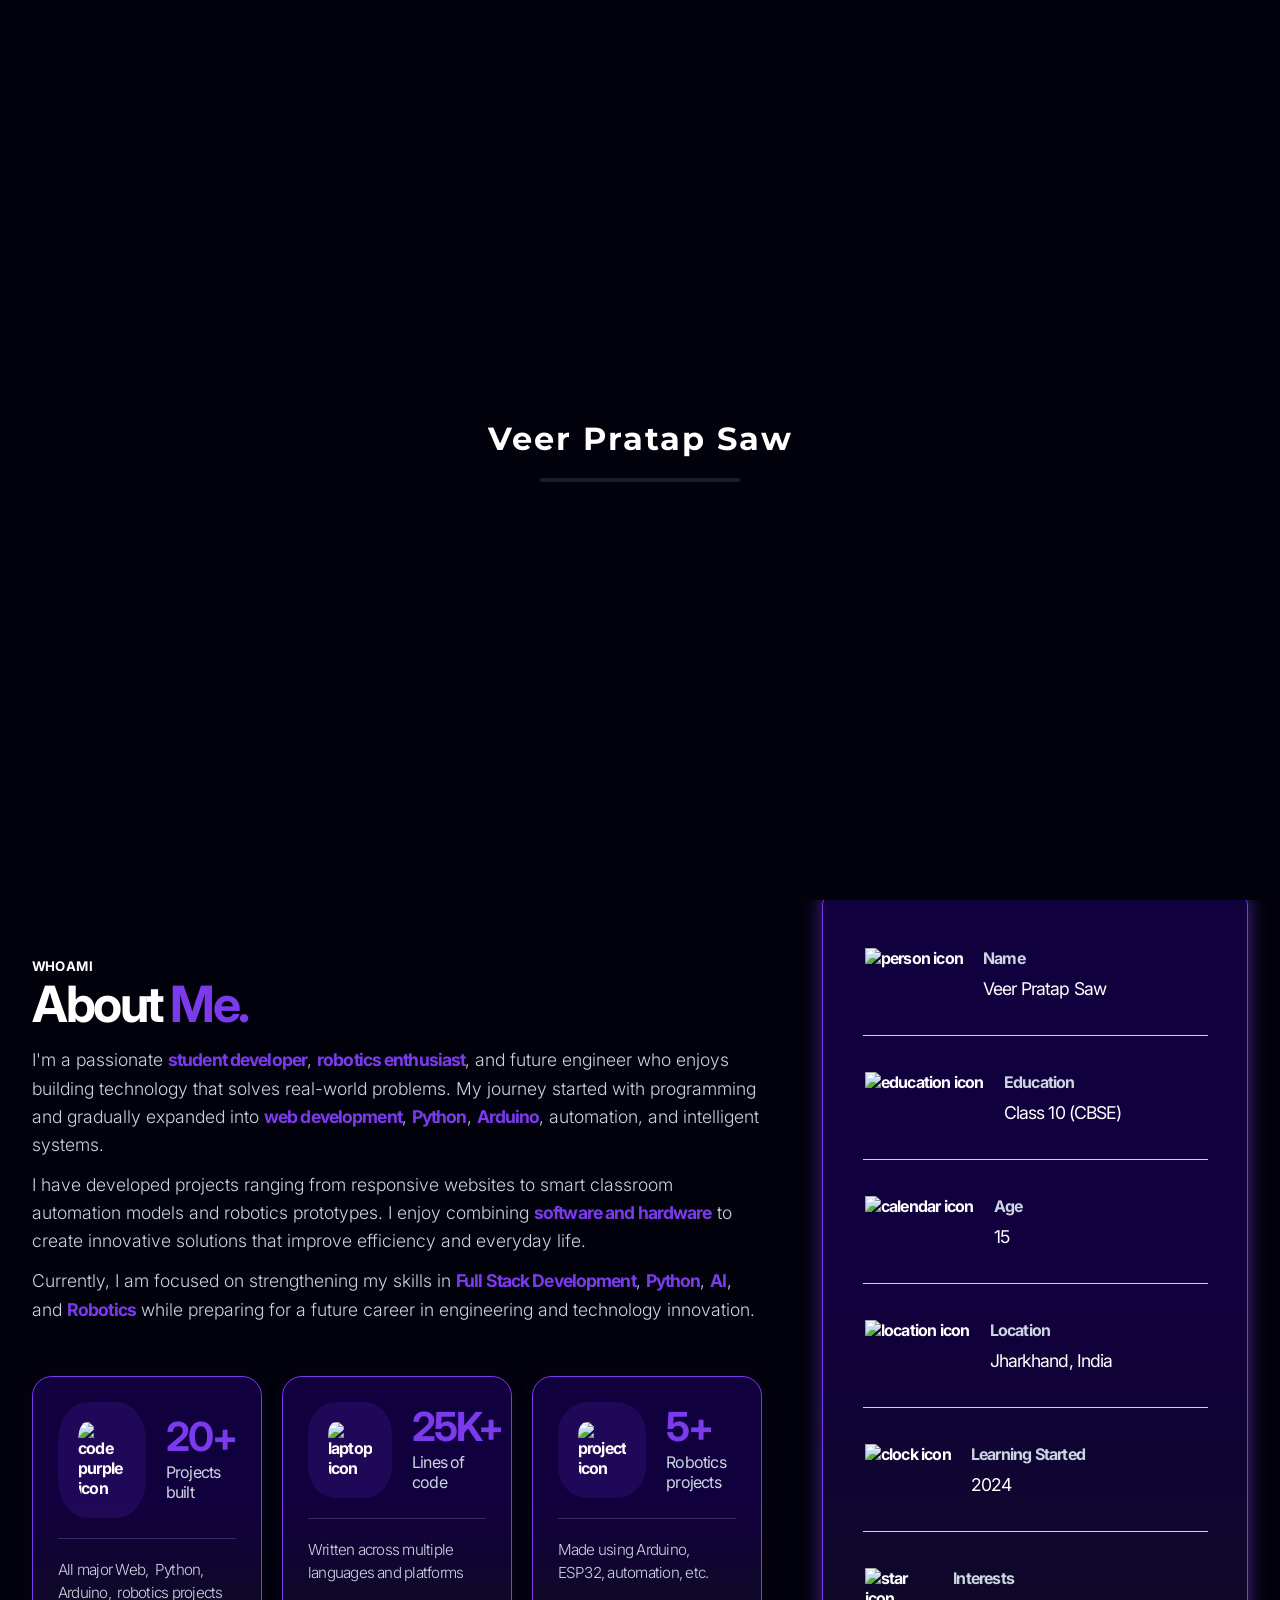
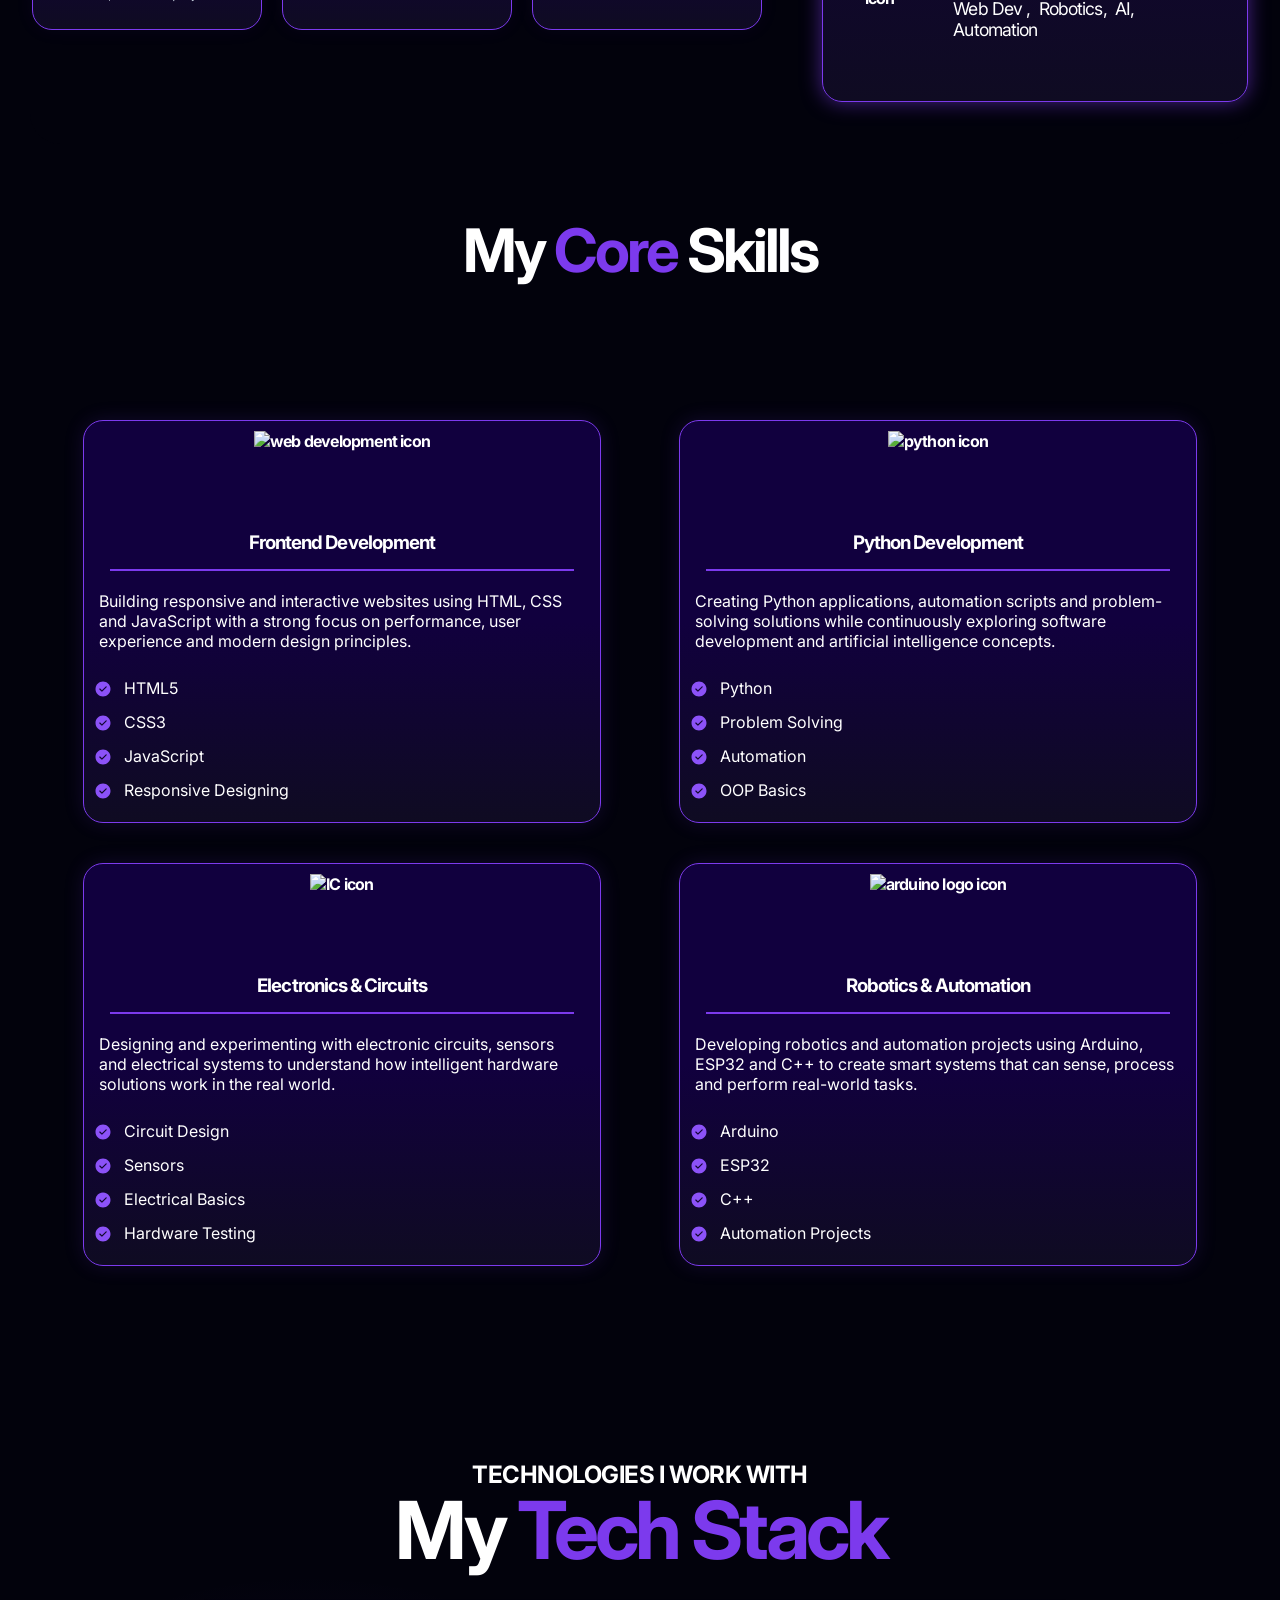
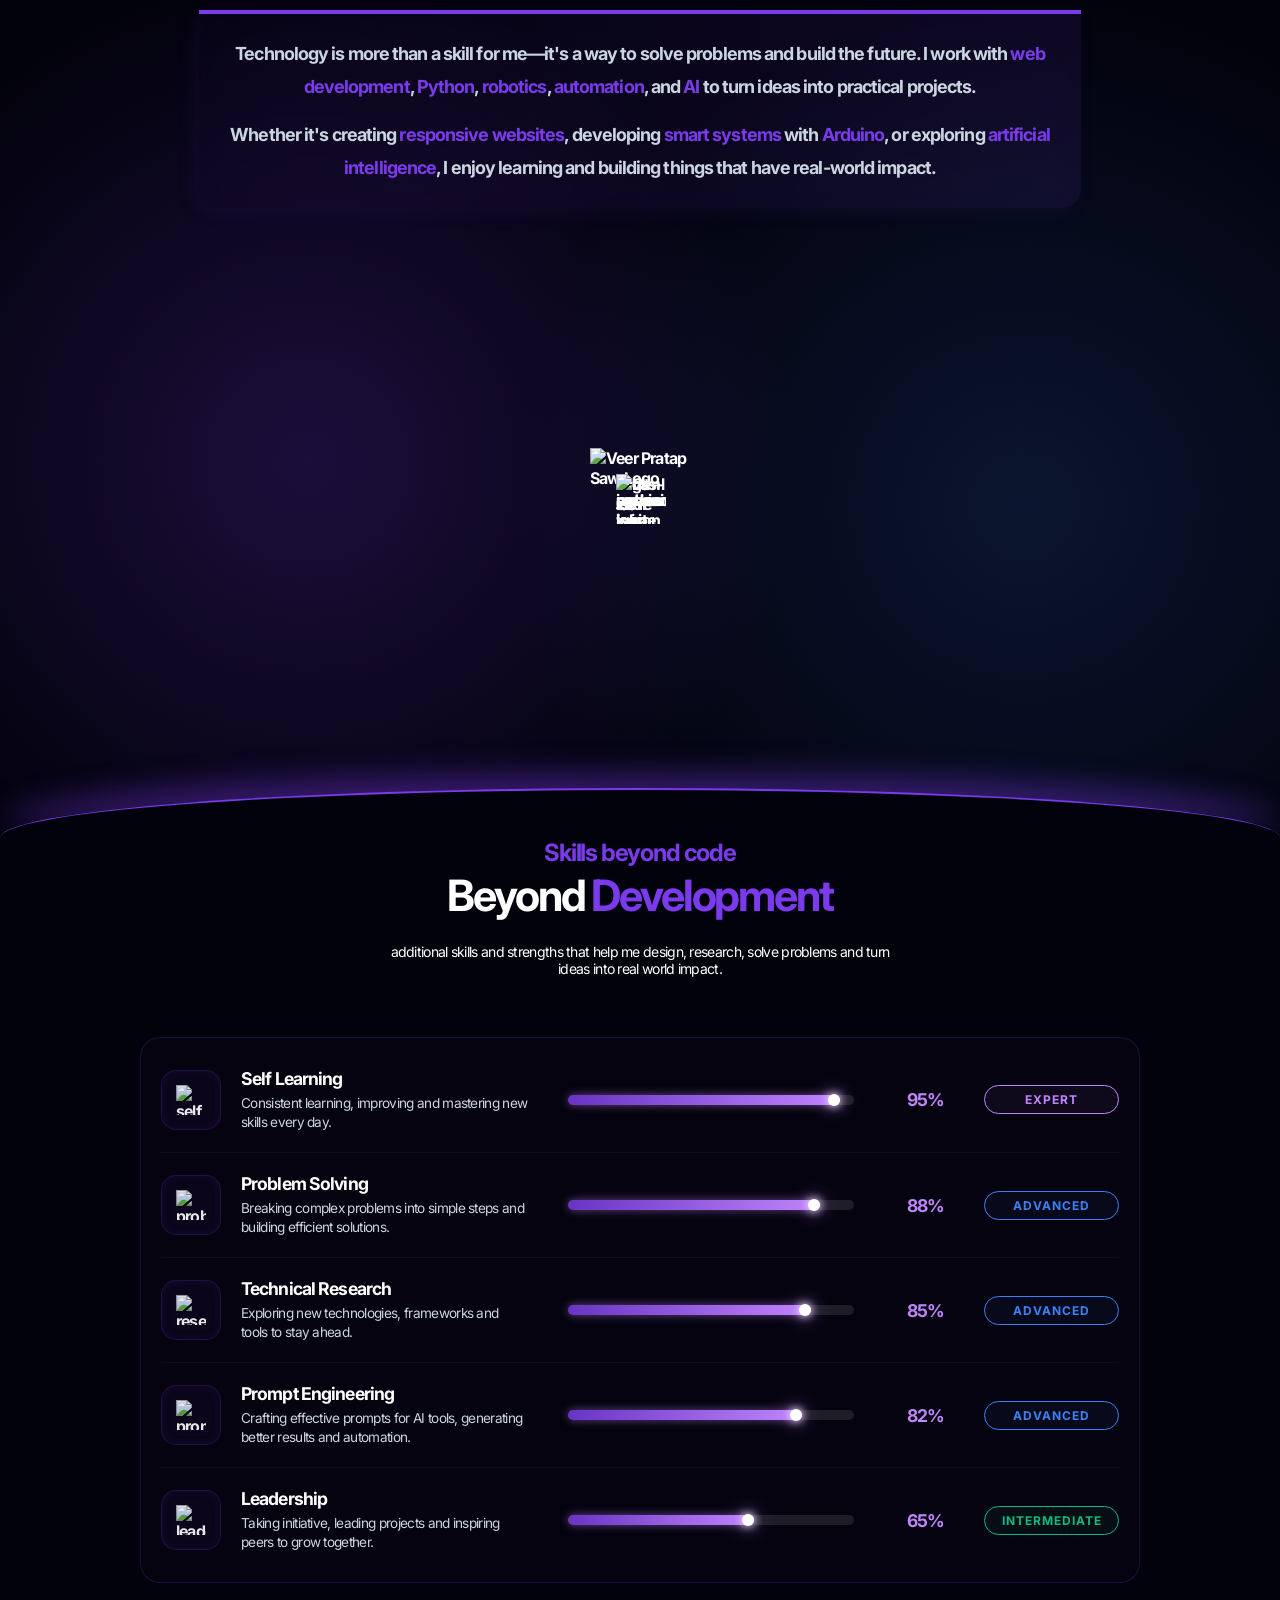
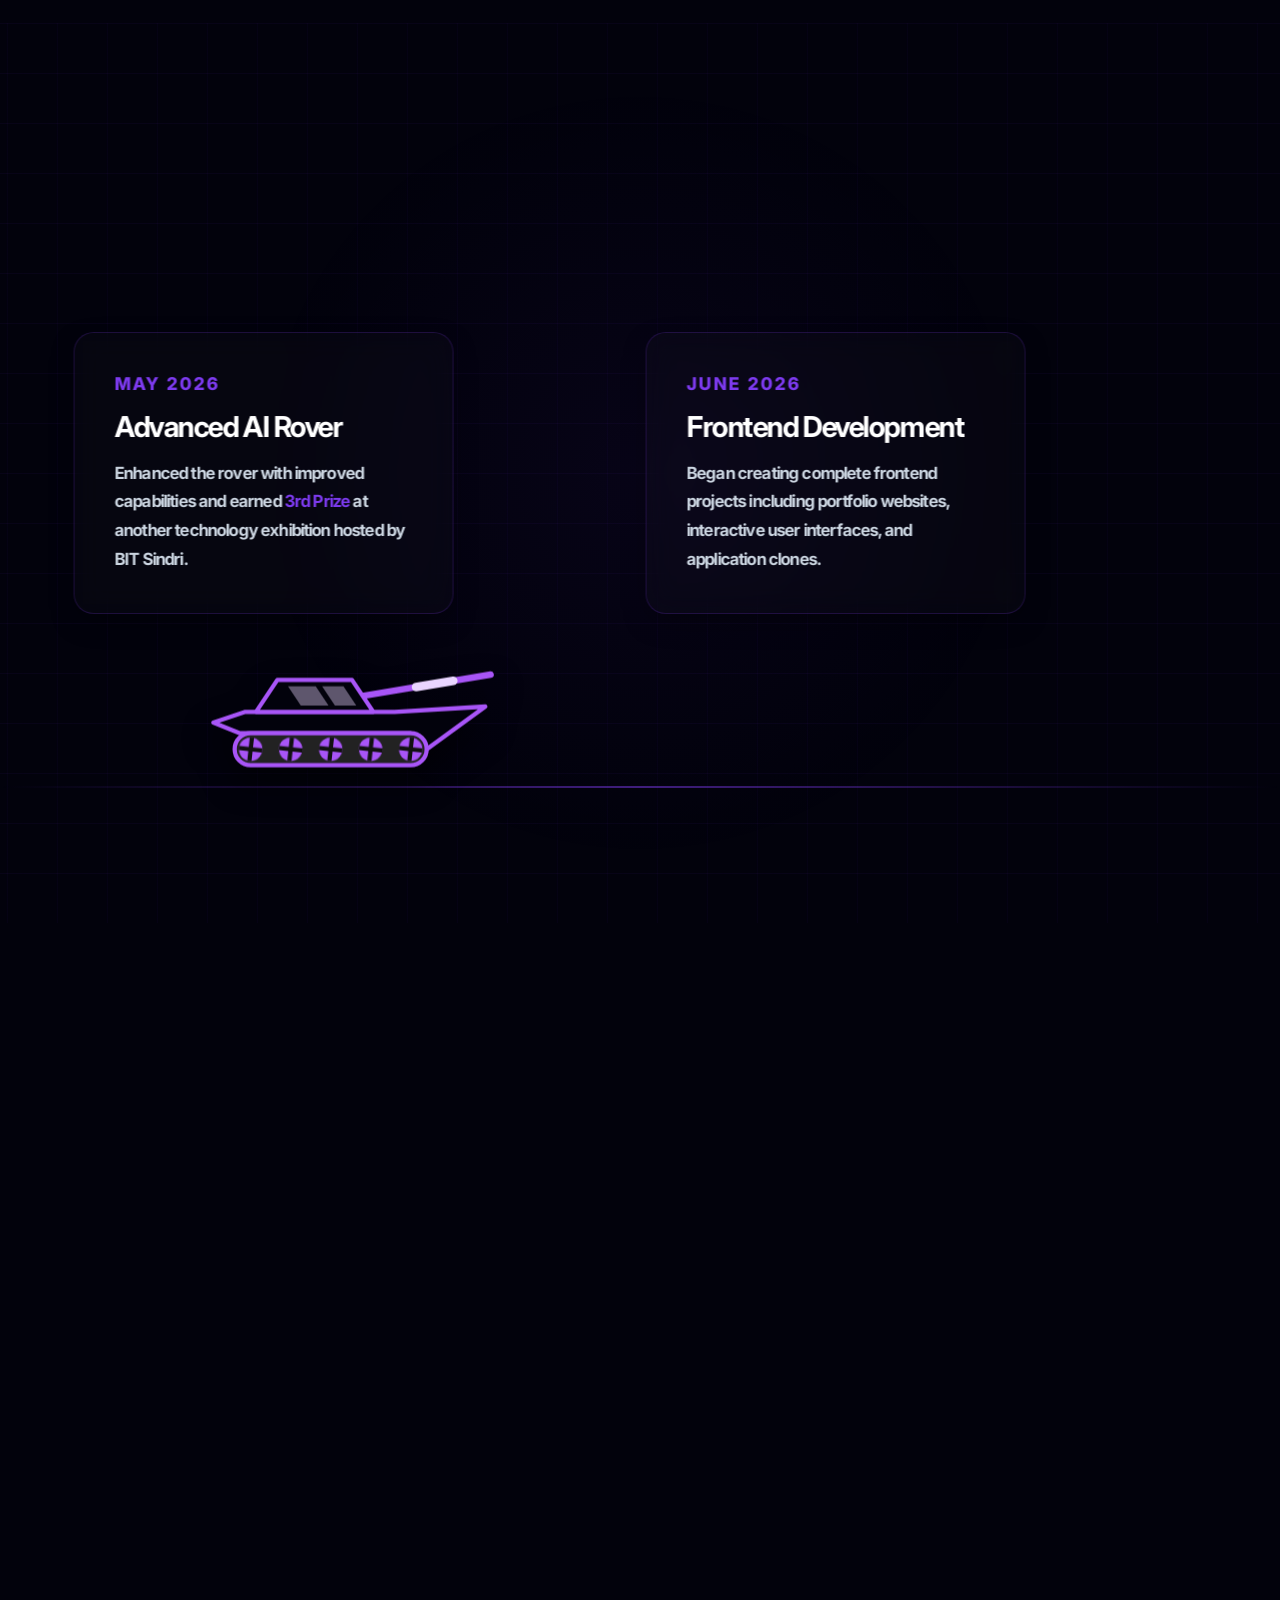
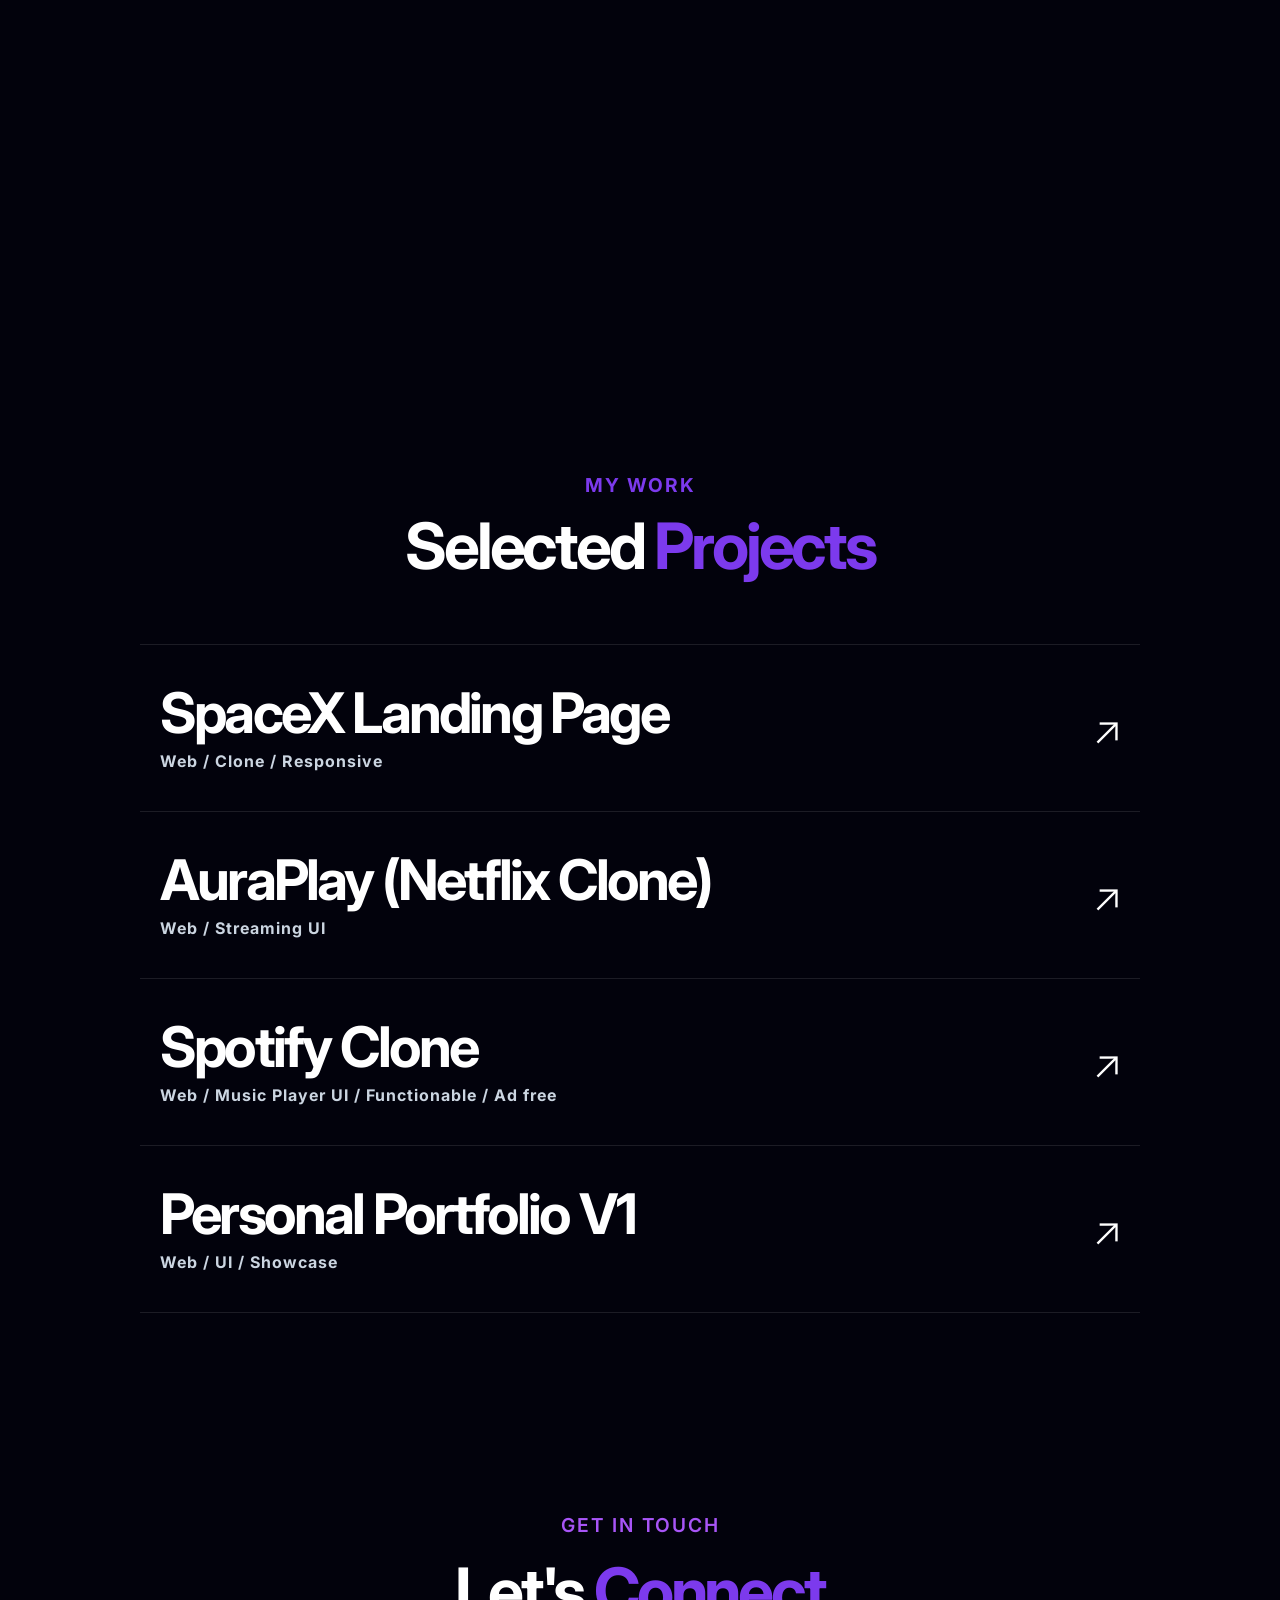
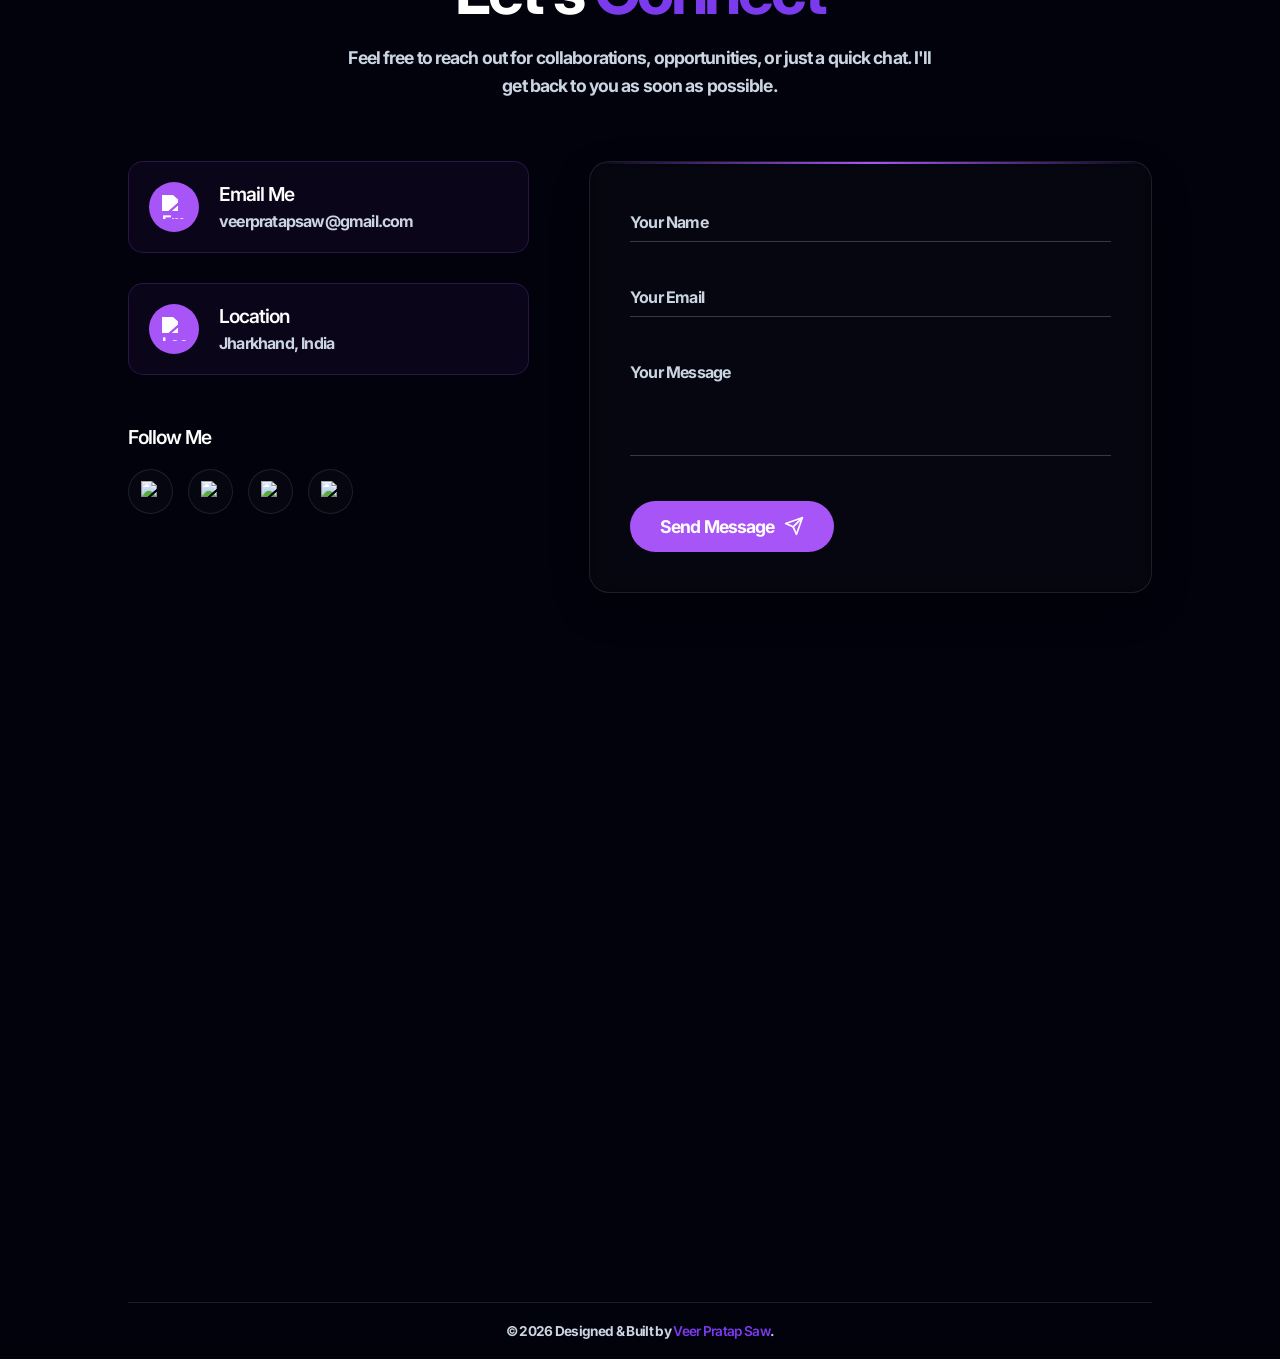
==== commit 8202faa0: "feat: complete Light Mode architecture and theme toggling" ====
--- a/index.html
+++ b/index.html
@@ -61,6 +61,7 @@
   <link rel="stylesheet" href="css/responsive.css" />
   <link rel="stylesheet" href="css/contextmenu.css" />
   <link rel="stylesheet" href="css/loader.css" />
+  <link rel="stylesheet" href="css/theme.css" />
   <link rel="icon" type="image/png" href="assets/images/favicon.webp" />
 </head>
 
@@ -111,6 +112,14 @@
         <a href="#contact">Contact</a>
         <div class="underline"></div>
       </div>
+      
+      <button id="theme-toggle" class="theme-toggle" aria-label="Toggle Light/Dark Mode">
+        <svg viewBox="0 0 24 24">
+          <path class="moon-icon" d="M21 12.79A9 9 0 1 1 11.21 3 7 7 0 0 0 21 12.79z"></path>
+          <path class="sun-icon" d="M12 1v2M12 21v2M4.22 4.22l1.42 1.42M18.36 18.36l1.42 1.42M1 12h2M21 12h2M4.22 19.78l1.42-1.42M18.36 5.64l1.42-1.42" style="display: none;" stroke="currentColor" stroke-width="2" stroke-linecap="round"></path>
+          <circle class="sun-icon" cx="12" cy="12" r="5" style="display: none;"></circle>
+        </svg>
+      </button>
     </nav>
 
     <div class="side"></div>
--- a/css/hero.css
+++ b/css/hero.css
@@ -1,6 +1,6 @@
 :root {
-  --primary: #7c3aed;
-  --bg-dark: #02020c;
+  --primary: var(--primary);
+  --bg-dark: var(--bg-main);
   --primary-rgb: 124, 58, 237;
 }
 
@@ -19,8 +19,8 @@
 }
 
 body {
-  background-color: var(--bg-dark);
-  color: aliceblue;
+  background-color: var(--bg-main);
+  color: var(--text-main);
   -webkit-user-select: none;
   -moz-user-select: none;
   -ms-user-select: none;
@@ -34,12 +34,12 @@
 
 /* Text Selection Highlight */
 ::selection {
-  background-color: #7c3aed;
-  color: #ffffff;
+  background-color: var(--primary);
+  color: var(--text-main);
 }
 ::-moz-selection {
-  background-color: #7c3aed;
-  color: #ffffff;
+  background-color: var(--primary);
+  color: var(--text-main);
 }
 
 /* Custom Scrollbar */
@@ -54,7 +54,7 @@
   border-radius: 4px;
 }
 ::-webkit-scrollbar-thumb:hover {
-  background: #6d28d9;
+  background: var(--secondary);
 }
 
 /* Cursors */
@@ -84,7 +84,7 @@
 }
 
 nav a {
-  color: #fafaf9;
+  color: var(--text-main);
   text-decoration: none;
   font-weight: 500;
 }
@@ -93,11 +93,11 @@
   position: fixed;
   top: 0;
   left: 0;
-  background: #00000070;
+  background: var(--bg-nav);
   z-index: 30;
   padding: 12px;
   transition: 0.4s all ease-in-out;
-  backdrop-filter: blur(3px);
+  backdrop-filter: blur(10px);
   justify-content: center;
   width: 100%;
 }
@@ -122,7 +122,7 @@
 
 .underline {
   width: 0%;
-  background-color: #7554d7;
+  background-color: var(--primary);
   height: 2px;
   transition: 0.3s all ease-in-out;
 }
@@ -181,13 +181,13 @@
 }
 
 .outerBG1 {
-  background: linear-gradient(var(--bg-dark), #11003e);
+  background: linear-gradient(var(--bg-dark), var(--bg-tertiary));
   padding: 40px 0;
   overflow: hidden;
 }
 
 .sideLine {
-  background: linear-gradient(#7250d2, var(--bg-dark));
+  background: linear-gradient(var(--primary), var(--bg-dark));
   width: 2px;
   margin: 15px;
   transition: 0.6s all;
@@ -197,7 +197,7 @@
 }
 
 .circleOfLine {
-  background-color: #7250d2;
+  background-color: var(--primary);
   min-width: 10px;
   height: 10px;
   border-radius: 50%;
@@ -256,7 +256,7 @@
   border-radius: 999px;
   padding: 10px 15px;
   width: fit-content;
-  color: #c4adeb;
+  color: var(--accent-light);
 }
 
 .buttons button {
@@ -288,3 +288,5 @@
   transform: translateY(0);
 }
 
+
+
--- a/css/about.css
+++ b/css/about.css
@@ -15,7 +15,7 @@
 .topDropMerge {
   width: 100%;
   height: 20vh;
-  background: linear-gradient(#11003e, var(--bg-dark));
+  background: linear-gradient(var(--bg-tertiary), var(--bg-dark));
 }
 
 .statsContainer {
@@ -36,17 +36,17 @@
   line-height: 1.6;
   margin: 0.75rem 0px;
   font-size: 1.1rem;
-  color: #cbd5e1;
+  color: var(--text-muted);
 }
 
 .rightAbout {
   width: 35%;
   padding: 30px 20px;
-  background: linear-gradient(180deg, #1a1038 0%, #130c2e 50%, #0f0b22 100%);
+  background: linear-gradient(180deg, var(--bg-tertiary) 0%, var(--bg-tertiary) 50%, var(--bg-secondary) 100%);
   border: 1px solid var(--primary);
   border-radius: 20px;
   box-shadow: 0 0 20px rgba(var(--primary-rgb), 0.56);
-  color: #f8fafc;
+  color: var(--text-main);
   display: flex;
   justify-content: space-evenly;
   align-items: center;
@@ -69,7 +69,7 @@
 
 .RightSecContent .key {
   margin: 0px 0px 10px 0px;
-  color: #cbd5e1;
+  color: var(--text-muted);
 }
 
 .RightSecContent .value{
@@ -78,7 +78,7 @@
 }
 
 .rightAbout .divider{
-  background-color: #cbd5e1;
+  background-color: var(--text-muted);
   height: 1px;
 }
 
@@ -92,11 +92,11 @@
 .statCard{
   flex: 1;
   min-width: 220px;
-  background: linear-gradient(180deg, #1a1038 0%, #130c2e 50%, #0f0b22 100%);
+  background: linear-gradient(180deg, var(--bg-tertiary) 0%, var(--bg-tertiary) 50%, var(--bg-secondary) 100%);
   border: 1px solid var(--primary);
   border-radius: 20px;
   box-shadow: 0 0 20px rgba(var(--primary-rgb), 0.06);
-  color: #f8fafc;
+  color: var(--text-main);
   display: flex;
   flex-direction: column;
   justify-content: flex-start;
@@ -132,7 +132,7 @@
 
 .statName{
   font-weight: 400;
-  color: #cbd5e1;
+  color: var(--text-muted);
   margin-top: 5px;
 }
 
@@ -145,7 +145,9 @@
 
 .lowerPart{
   font-weight: 300;
-  color: #cbd5e1;
+  color: var(--text-muted);
   line-height: 1.5;
   font-size: 0.95rem;
 }
+
+
--- a/css/skills.css
+++ b/css/skills.css
@@ -3,11 +3,11 @@
 }
 .skillCard {
   width: 18%;
-  background: linear-gradient(180deg, #1a1038 0%, #130c2e 50%, #0f0b22 100%);
+  background: linear-gradient(180deg, var(--bg-tertiary) 0%, var(--bg-tertiary) 50%, var(--bg-secondary) 100%);
   border: 1px solid var(--primary);
   border-radius: 20px;
   box-shadow: 0 0 20px rgba(var(--primary-rgb), 0.15);
-  color: #f8fafc;
+  color: var(--text-main);
   display: flex;
   justify-content: flex-start;
   align-items: center;
@@ -336,7 +336,7 @@
   font-family: "Inter", sans-serif;
   font-size: 18px;
   line-height: 1.8;
-  color: #cbd5e1;
+  color: var(--text-muted);
   background: linear-gradient(
     90deg,
     rgba(var(--primary-rgb), 0.03) 0%,
@@ -357,3 +357,5 @@
 .techStackBody p:last-child {
   margin-bottom: 0;
 }
+
+
--- a/css/beyond_dev.css
+++ b/css/beyond_dev.css
@@ -104,12 +104,12 @@
 .OSCT_heading {
   font-size: 1.1rem;
   font-weight: 700;
-  color: #fff;
+  color: var(--text-main);
 }
 
 .OSCT_body {
   font-size: 0.85rem;
-  color: #a0a0a0;
+  color: var(--text-muted);
   font-weight: 400;
   line-height: 1.4;
 }
@@ -125,14 +125,14 @@
 .progress-bar-bg {
   width: 100%;
   height: 10px;
-  background: rgba(255, 255, 255, 0.05);
+  background: var(--border-light);
   border-radius: 10px;
   position: relative;
 }
 
 .progress-bar-fill {
   height: 100%;
-  background: linear-gradient(90deg, rgba(var(--primary-rgb), 0.8), #c084fc);
+  background: linear-gradient(90deg, rgba(var(--primary-rgb), 0.8), var(--accent-light));
   border-radius: 10px;
   box-shadow: 0 0 10px rgba(192, 132, 252, 0.5);
   position: relative;
@@ -146,15 +146,15 @@
   transform: translateY(-50%);
   height: 12px;
   width: 12px;
-  background: #fff;
+  background: var(--text-main);
   border-radius: 50%;
-  box-shadow: 0 0 10px #fff, 0 0 20px #c084fc;
+  box-shadow: 0 0 10px var(--text-main), 0 0 20px var(--accent-light);
 }
 
 .OtherSkillPercent {
   font-size: 1.1rem;
   font-weight: 700;
-  color: #c084fc;
+  color: var(--accent-light);
   width: 50px;
   text-align: right;
 }
@@ -172,8 +172,8 @@
 }
 
 .expert {
-  border: 1px solid #c084fc;
-  color: #c084fc;
+  border: 1px solid var(--accent-light);
+  color: var(--accent-light);
   background: rgba(192, 132, 252, 0.05);
 }
 
@@ -213,3 +213,5 @@
     margin-left: auto;
   }
 }
+
+
--- a/css/journey.css
+++ b/css/journey.css
@@ -1,7 +1,7 @@
 .journey-section {
   position: relative;
   background: var(--bg-dark); /* Match portfolio dark theme */
-  color: #fff;
+  color: var(--text-main);
 }
 
 .journey-wrapper {
@@ -31,7 +31,7 @@
 
 .milestone {
   width: 380px;
-  background: rgba(255, 255, 255, 0.02);
+  background: var(--bg-card);
   border: 1px solid rgba(var(--primary-rgb), 0.2);
   padding: 40px;
   border-radius: 20px;
@@ -79,13 +79,13 @@
 }
 
 .milestone-title {
-  color: #fafaf9;
+  color: var(--text-main);
   font-size: 1.8rem;
   font-weight: 700;
 }
 
 .milestone-desc {
-  color: #94a3b8;
+  color: var(--text-muted);
   line-height: 1.7;
   font-size: 1.05rem;
 }
@@ -136,3 +136,5 @@
   pointer-events: none;
   will-change: transform;
 }
+
+
--- a/css/projects.css
+++ b/css/projects.css
@@ -22,7 +22,7 @@
 
 .projectsHeading h1 {
   font-size: 4rem;
-  color: #fff;
+  color: var(--text-main);
   margin: 0;
 }
 
@@ -38,7 +38,7 @@
   align-items: center;
   padding: 40px 20px;
   text-decoration: none;
-  color: #fff;
+  color: var(--text-main);
   transition: all 0.3s ease;
   position: relative;
   z-index: 2;
@@ -51,12 +51,12 @@
 }
 
 .minimal-project:hover .mp-title {
-  color: #c084fc;
+  color: var(--accent-light);
 }
 
 .minimal-project:hover .mp-arrow {
   transform: translate(10px, -10px);
-  color: #c084fc;
+  color: var(--accent-light);
 }
 
 .mp-content {
@@ -75,7 +75,7 @@
 
 .mp-tags {
   font-size: 1rem;
-  color: #a0a0a0;
+  color: var(--text-muted);
   font-family: 'Inter', sans-serif;
   letter-spacing: 1px;
 }
@@ -117,7 +117,7 @@
 .minimal-projects-list .divider {
   width: 100%;
   height: 1px;
-  background: rgba(255,255,255,0.1);
+  background: var(--border-light);
   margin: 0;
 }
 
@@ -148,3 +148,5 @@
     font-size: 1.5rem;
   }
 }
+
+
--- a/css/contact.css
+++ b/css/contact.css
@@ -25,7 +25,7 @@
 }
 
 .contact-header h5 {
-  color: #a855f7;
+  color: var(--secondary);
   font-size: 1.2rem;
   font-weight: 600;
   letter-spacing: 2px;
@@ -38,7 +38,7 @@
 }
 
 .contact-header p {
-  color: #a0a0a0;
+  color: var(--text-muted);
   max-width: 600px;
   font-size: 1.1rem;
   line-height: 1.6;
@@ -81,7 +81,7 @@
   display: flex;
   justify-content: center;
   align-items: center;
-  background: #a855f7;
+  background: var(--secondary);
   border-radius: 50%;
   flex-shrink: 0;
 }
@@ -99,7 +99,7 @@
 }
 
 .info-text p {
-  color: #a0a0a0;
+  color: var(--text-muted);
   font-size: 1rem;
 }
 
@@ -124,10 +124,10 @@
   display: flex;
   justify-content: center;
   align-items: center;
-  border: 1px solid rgba(255, 255, 255, 0.1);
+  border: 1px solid var(--border-light);
   border-radius: 50%;
   transition: all 0.3s ease;
-  background: rgba(255, 255, 255, 0.03);
+  background: var(--bg-card);
 }
 
 .social-links a img {
@@ -137,8 +137,8 @@
 }
 
 .social-links a:hover {
-  border-color: #a855f7;
-  background: #a855f7;
+  border-color: var(--secondary);
+  background: var(--secondary);
   transform: translateY(-3px);
 }
 
@@ -148,8 +148,8 @@
 
 .contact-form-wrapper {
   flex: 1.2;
-  background: rgba(255, 255, 255, 0.02);
-  border: 1px solid rgba(255, 255, 255, 0.05);
+  background: var(--bg-card);
+  border: 1px solid var(--border-light);
   padding: 40px;
   border-radius: 20px;
   backdrop-filter: blur(10px);
@@ -165,7 +165,7 @@
   left: 0;
   width: 100%;
   height: 2px;
-  background: linear-gradient(90deg, transparent, #a855f7, transparent);
+  background: linear-gradient(90deg, transparent, var(--secondary), transparent);
 }
 
 .contact-form {
@@ -185,7 +185,7 @@
   background: transparent;
   border: none;
   outline: none;
-  color: #fff;
+  color: var(--text-main);
   font-size: 1rem;
   font-family: inherit;
   resize: none;
@@ -195,7 +195,7 @@
   position: absolute;
   top: 10px;
   left: 0;
-  color: #a0a0a0;
+  color: var(--text-muted);
   font-size: 1rem;
   pointer-events: none;
   transition: all 0.3s ease;
@@ -207,7 +207,7 @@
   left: 0;
   width: 100%;
   height: 1px;
-  background: rgba(255, 255, 255, 0.2);
+  background: var(--border-medium);
 }
 
 .input-line::after {
@@ -217,7 +217,7 @@
   left: 0;
   width: 0%;
   height: 2px;
-  background: #a855f7;
+  background: var(--secondary);
   transition: all 0.3s ease;
 }
 
@@ -227,7 +227,7 @@
 .input-group textarea:valid ~ label {
   top: -20px;
   font-size: 0.85rem;
-  color: #a855f7;
+  color: var(--secondary);
 }
 
 .input-group input:focus ~ .input-line::after,
@@ -241,7 +241,7 @@
   justify-content: center;
   gap: 10px;
   padding: 15px 30px;
-  background: #a855f7;
+  background: var(--secondary);
   color: white;
   border: none;
   border-radius: 30px;
@@ -261,7 +261,7 @@
 }
 
 .submit-btn:hover {
-  background: #9333ea;
+  background: var(--secondary);
   transform: translateY(-3px);
   box-shadow: 0 10px 20px rgba(168, 85, 247, 0.3);
 }
@@ -291,3 +291,5 @@
     padding: 80px 5vw;
   }
 }
+
+
--- a/css/quote.css
+++ b/css/quote.css
@@ -18,7 +18,7 @@
 .quote-text {
   font-family: 'Chelsea Market', cursive;
   font-size: 3.5rem;
-  color: #fff;
+  color: var(--text-main);
   line-height: 1.4;
   margin-bottom: 30px;
   position: relative;
@@ -49,7 +49,7 @@
 
 .quote-author {
   font-size: 1.2rem;
-  color: #a855f7;
+  color: var(--secondary);
   font-weight: 600;
   letter-spacing: 3px;
   text-transform: uppercase;
@@ -80,3 +80,5 @@
     padding: 60px 5vw;
   }
 }
+
+
--- a/css/footer.css
+++ b/css/footer.css
@@ -2,7 +2,7 @@
 .footer {
   background: var(--bg-dark);
   padding: 40px 10vw 20px;
-  color: #a0a0a0;
+  color: var(--text-muted);
   font-family: 'Inter', sans-serif;
   text-align: center;
   position: relative;
@@ -30,7 +30,7 @@
 }
 
 .footer-logo span {
-  color: #fff;
+  color: var(--text-main);
   font-size: 1.2rem;
   font-weight: 700;
   letter-spacing: 1px;
@@ -42,7 +42,7 @@
 }
 
 .footer-links a {
-  color: #a0a0a0;
+  color: var(--text-muted);
   text-decoration: none;
   transition: color 0.3s ease;
   font-size: 0.95rem;
@@ -53,7 +53,7 @@
 }
 
 .footer-bottom {
-  border-top: 1px solid rgba(255, 255, 255, 0.05);
+  border-top: 1px solid var(--border-light);
   padding-top: 20px;
   font-size: 0.85rem;
   display: flex;
@@ -82,3 +82,5 @@
     gap: 15px;
   }
 }
+
+
--- a/css/responsive.css
+++ b/css/responsive.css
@@ -14,7 +14,7 @@
 .hamburger svg {
   width: 30px;
   height: 30px;
-  stroke: #fff;
+  stroke: var(--text-main);
   transition: all 0.3s ease;
 }
 
@@ -295,3 +295,5 @@
     font-size: 2.5rem;
   }
 }
+
+
--- a/css/contextmenu.css
+++ b/css/contextmenu.css
@@ -42,22 +42,22 @@
 .context-menu-item svg {
   width: 18px;
   height: 18px;
-  stroke: #94a3b8;
+  stroke: var(--text-muted);
   transition: stroke 0.2s;
 }
 
 .context-menu-item:hover {
   background: rgba(var(--primary-rgb), 0.2);
-  color: #fff;
+  color: var(--text-main);
 }
 
 .context-menu-item:hover svg {
-  stroke: #fff;
+  stroke: var(--text-main);
 }
 
 .context-menu-divider {
   height: 1px;
-  background: rgba(255, 255, 255, 0.1);
+  background: var(--border-light);
   margin: 6px 0;
 }
 
@@ -104,7 +104,7 @@
   right: 20px;
   font-size: 28px;
   cursor: pointer;
-  color: #fff;
+  color: var(--text-main);
   line-height: 1;
 }
 .modal-close:hover {
@@ -119,3 +119,5 @@
   border-radius: 12px;
   display: inline-block;
 }
+
+
--- a/css/loader.css
+++ b/css/loader.css
@@ -5,7 +5,7 @@
   left: 0;
   width: 100vw;
   height: 100vh;
-  background: #02020c;
+  background: var(--bg-main);
   z-index: 99999;
   display: flex;
   justify-content: center;
@@ -21,7 +21,7 @@
 }
 
 .loader-text {
-  color: #fff;
+  color: var(--text-main);
   font-size: 2rem;
   font-family: 'Montserrat', sans-serif;
   font-weight: 700;
@@ -31,7 +31,7 @@
 .loader-bar {
   width: 200px;
   height: 4px;
-  background: rgba(255, 255, 255, 0.1);
+  background: var(--border-light);
   border-radius: 4px;
   position: relative;
   overflow: hidden;
@@ -44,7 +44,7 @@
   left: -50%;
   width: 50%;
   height: 100%;
-  background: #7c3aed; /* Theme purple */
+  background: var(--primary); /* Theme purple */
   border-radius: 4px;
   animation: loading 1.5s infinite ease-in-out;
 }
@@ -62,3 +62,5 @@
 body.no-scroll {
   overflow: hidden;
 }
+
+
--- a/css/theme.css
+++ b/css/theme.css
@@ -0,0 +1,89 @@
+/* Theme Variables - Dark Mode (Default) */
+:root {
+  /* Backgrounds */
+  --bg-main: #02020c;
+  --bg-secondary: #0f0b22;
+  --bg-tertiary: #11003e;
+  --bg-nav: rgba(2, 2, 12, 0.8);
+  --bg-card: rgba(255, 255, 255, 0.02);
+  
+  /* Text Colors */
+  --text-main: #ffffff;
+  --text-muted: #cbd5e1;
+  
+  /* Accents */
+  --primary: #7c3aed;
+  --secondary: #a855f7;
+  --accent-light: #c084fc;
+  
+  /* Borders & Dividers */
+  --border-light: rgba(255, 255, 255, 0.1);
+  --border-medium: rgba(255, 255, 255, 0.2);
+}
+
+/* Theme Variables - Light Mode */
+[data-theme="light"] {
+  /* Backgrounds */
+  --bg-main: #f8fafc;
+  --bg-secondary: #f1f5f9;
+  --bg-tertiary: #e2e8f0;
+  --bg-nav: rgba(248, 250, 252, 0.9);
+  --bg-card: #ffffff;
+  
+  /* Text Colors */
+  --text-main: #0f172a;
+  --text-muted: #475569;
+  
+  /* Accents */
+  --primary: #6d28d9;
+  --secondary: #9333ea;
+  --accent-light: #a855f7;
+  
+  /* Borders & Dividers */
+  --border-light: rgba(0, 0, 0, 0.1);
+  --border-medium: rgba(0, 0, 0, 0.2);
+}
+
+/* Light mode specific element fixes */
+[data-theme="light"] .minimal-projects-list .divider,
+[data-theme="light"] .aboutRightCard .divider,
+[data-theme="light"] .input-line {
+  background: var(--border-light);
+}
+
+/* Invert white SVG icons in light mode */
+[data-theme="light"] img[data-src*="white.svg"],
+[data-theme="light"] img[src*="white.svg"],
+[data-theme="light"] .social-links img,
+[data-theme="light"] .info-icon img,
+[data-theme="light"] .aboutRightCard img {
+  filter: invert(1) brightness(0.2);
+}
+
+/* Ensure purple SVGs stay purple and don't invert unless needed, but wait, if it's white it inverts to black. */
+
+/* Theme Toggle Button Styles */
+.theme-toggle {
+  background: transparent;
+  border: none;
+  cursor: pointer;
+  display: flex;
+  align-items: center;
+  justify-content: center;
+  padding: 8px;
+  border-radius: 50%;
+  color: var(--text-main);
+  transition: all 0.3s ease;
+  margin-left: 20px;
+}
+
+.theme-toggle:hover {
+  background: var(--border-light);
+}
+
+.theme-toggle svg {
+  width: 24px;
+  height: 24px;
+  fill: currentColor;
+}
+
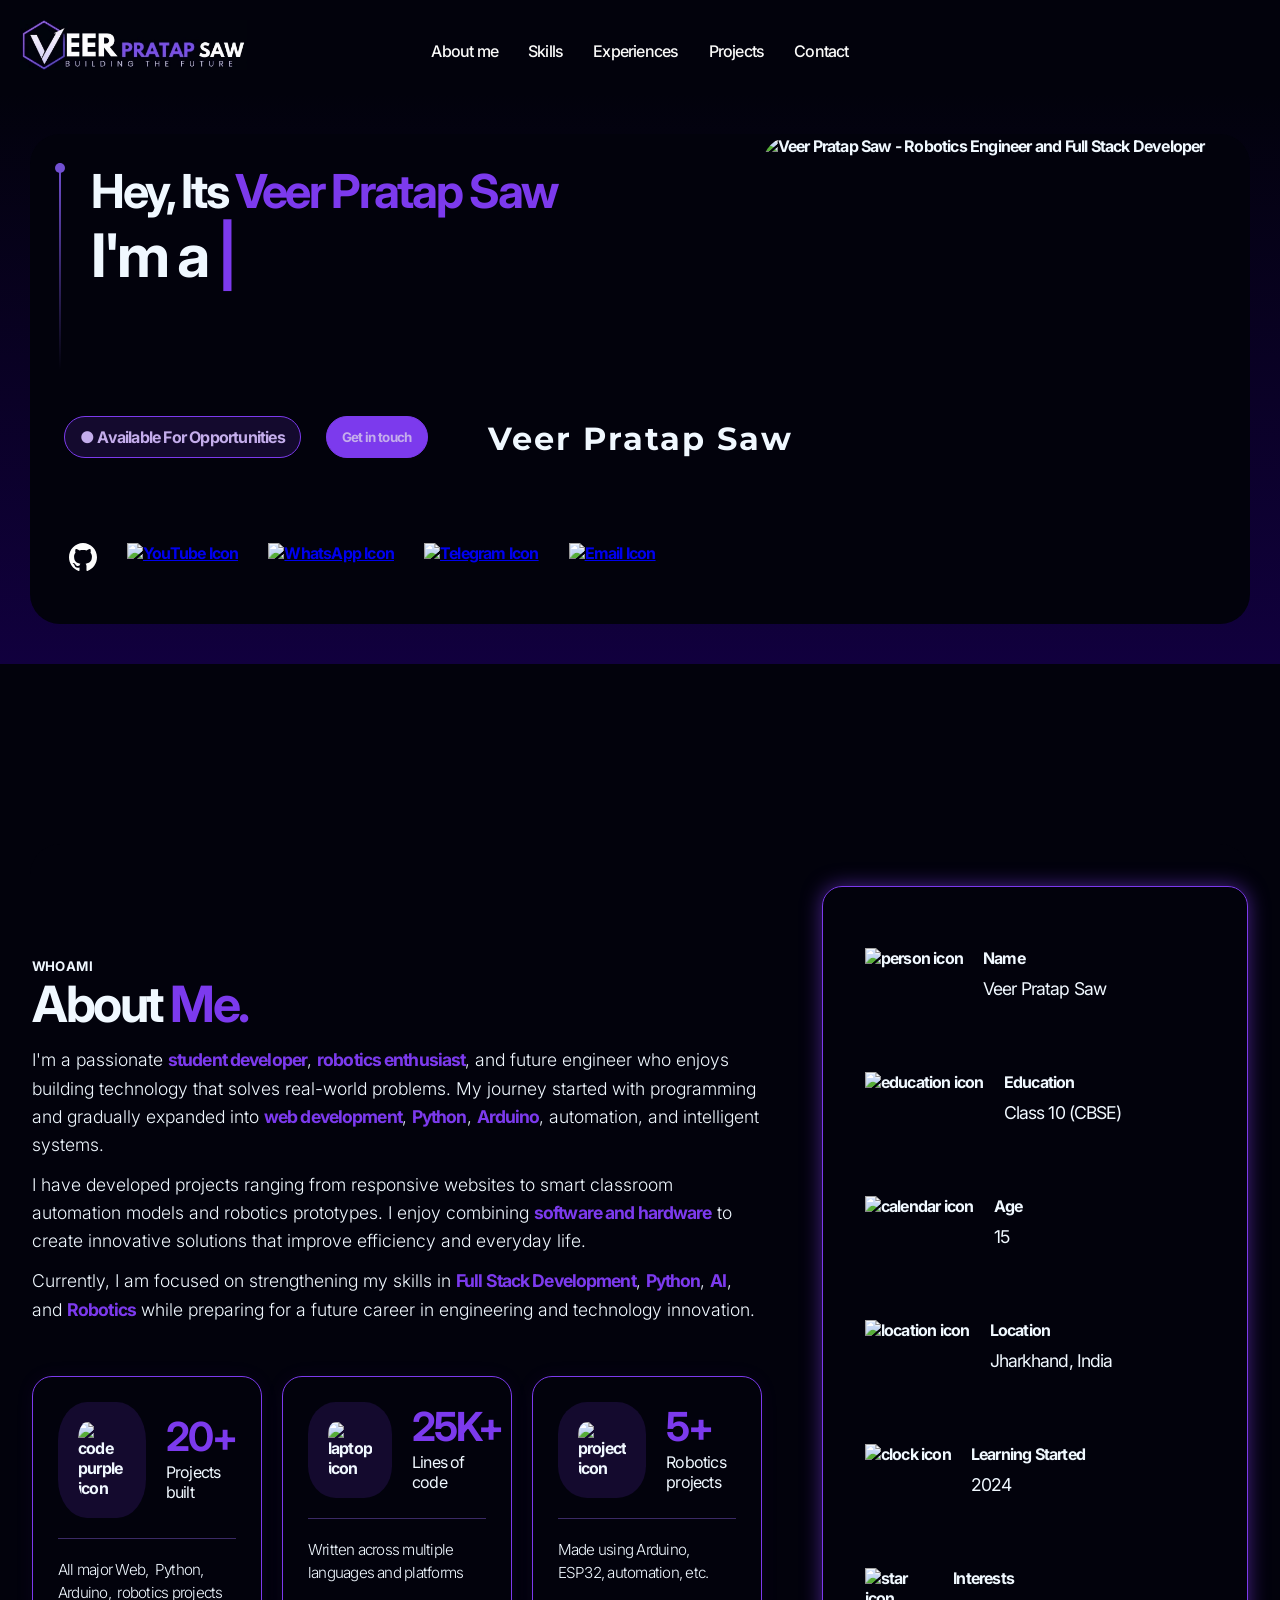
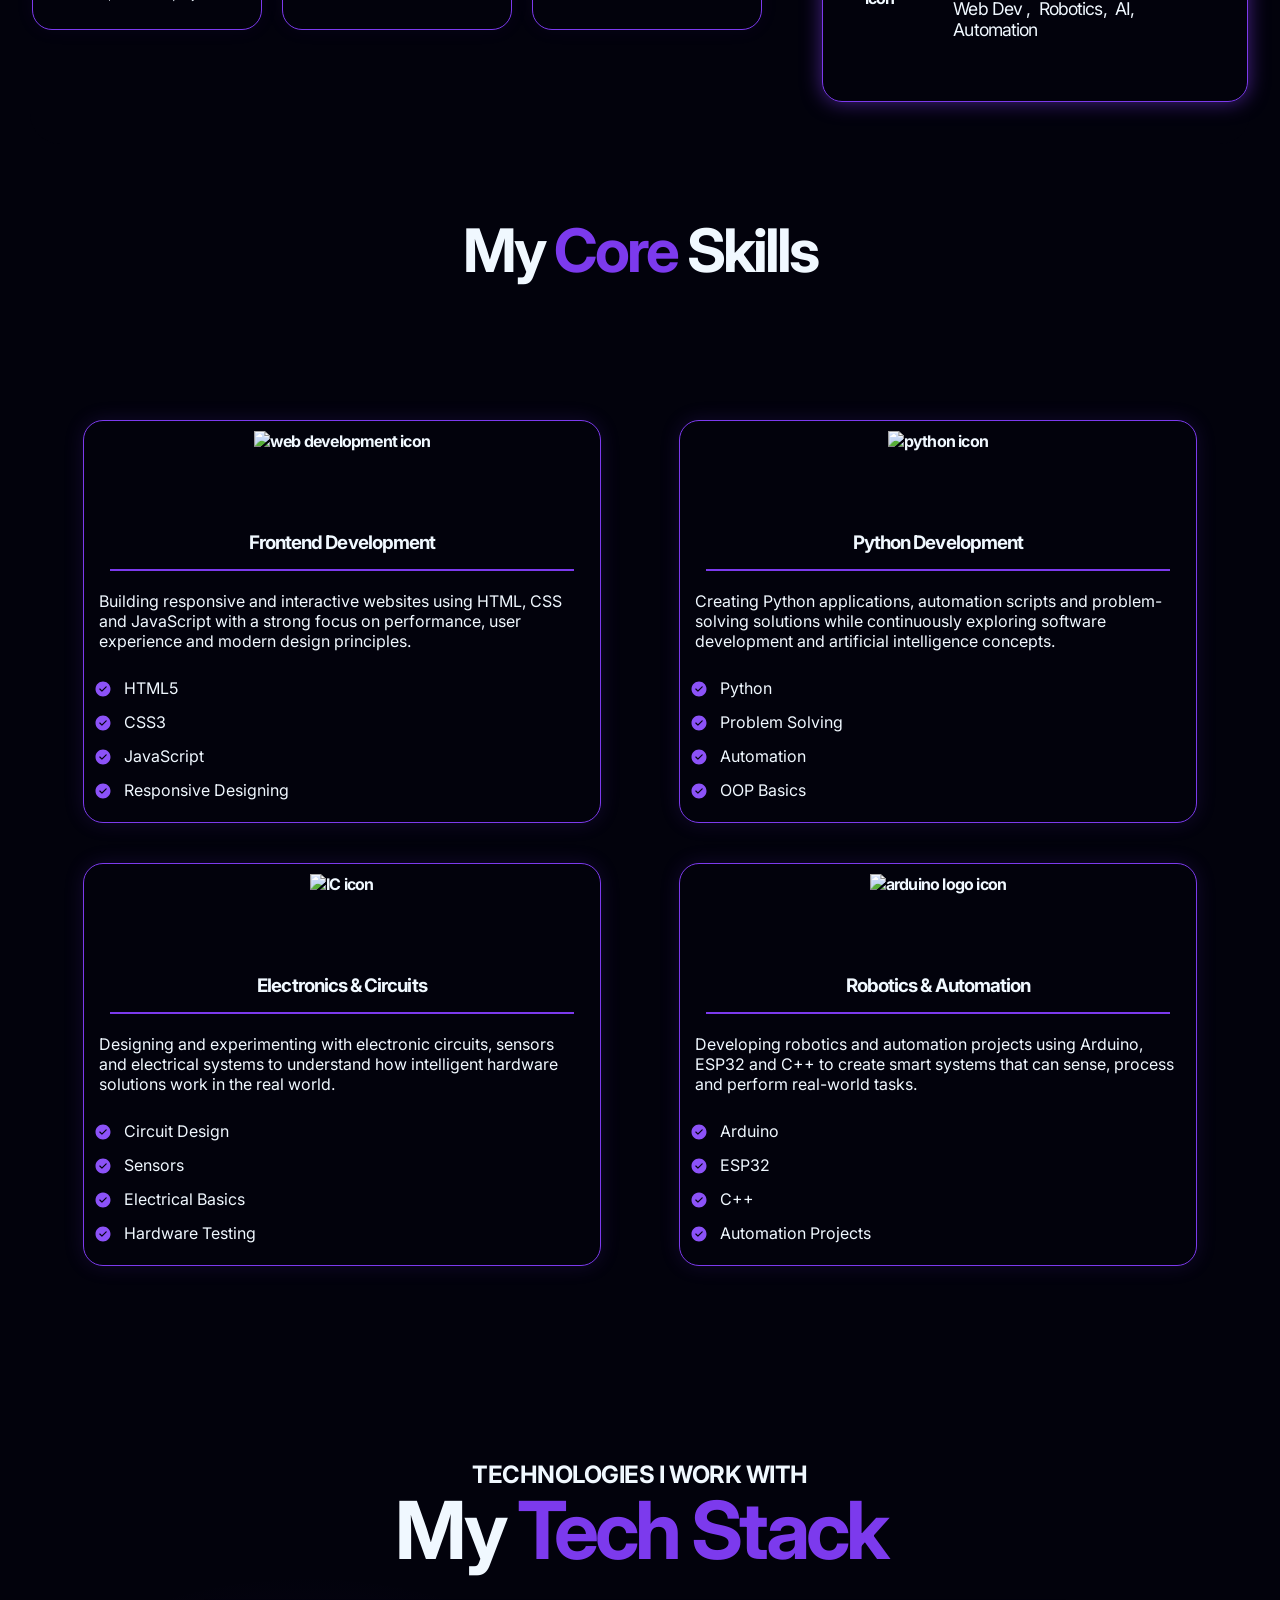
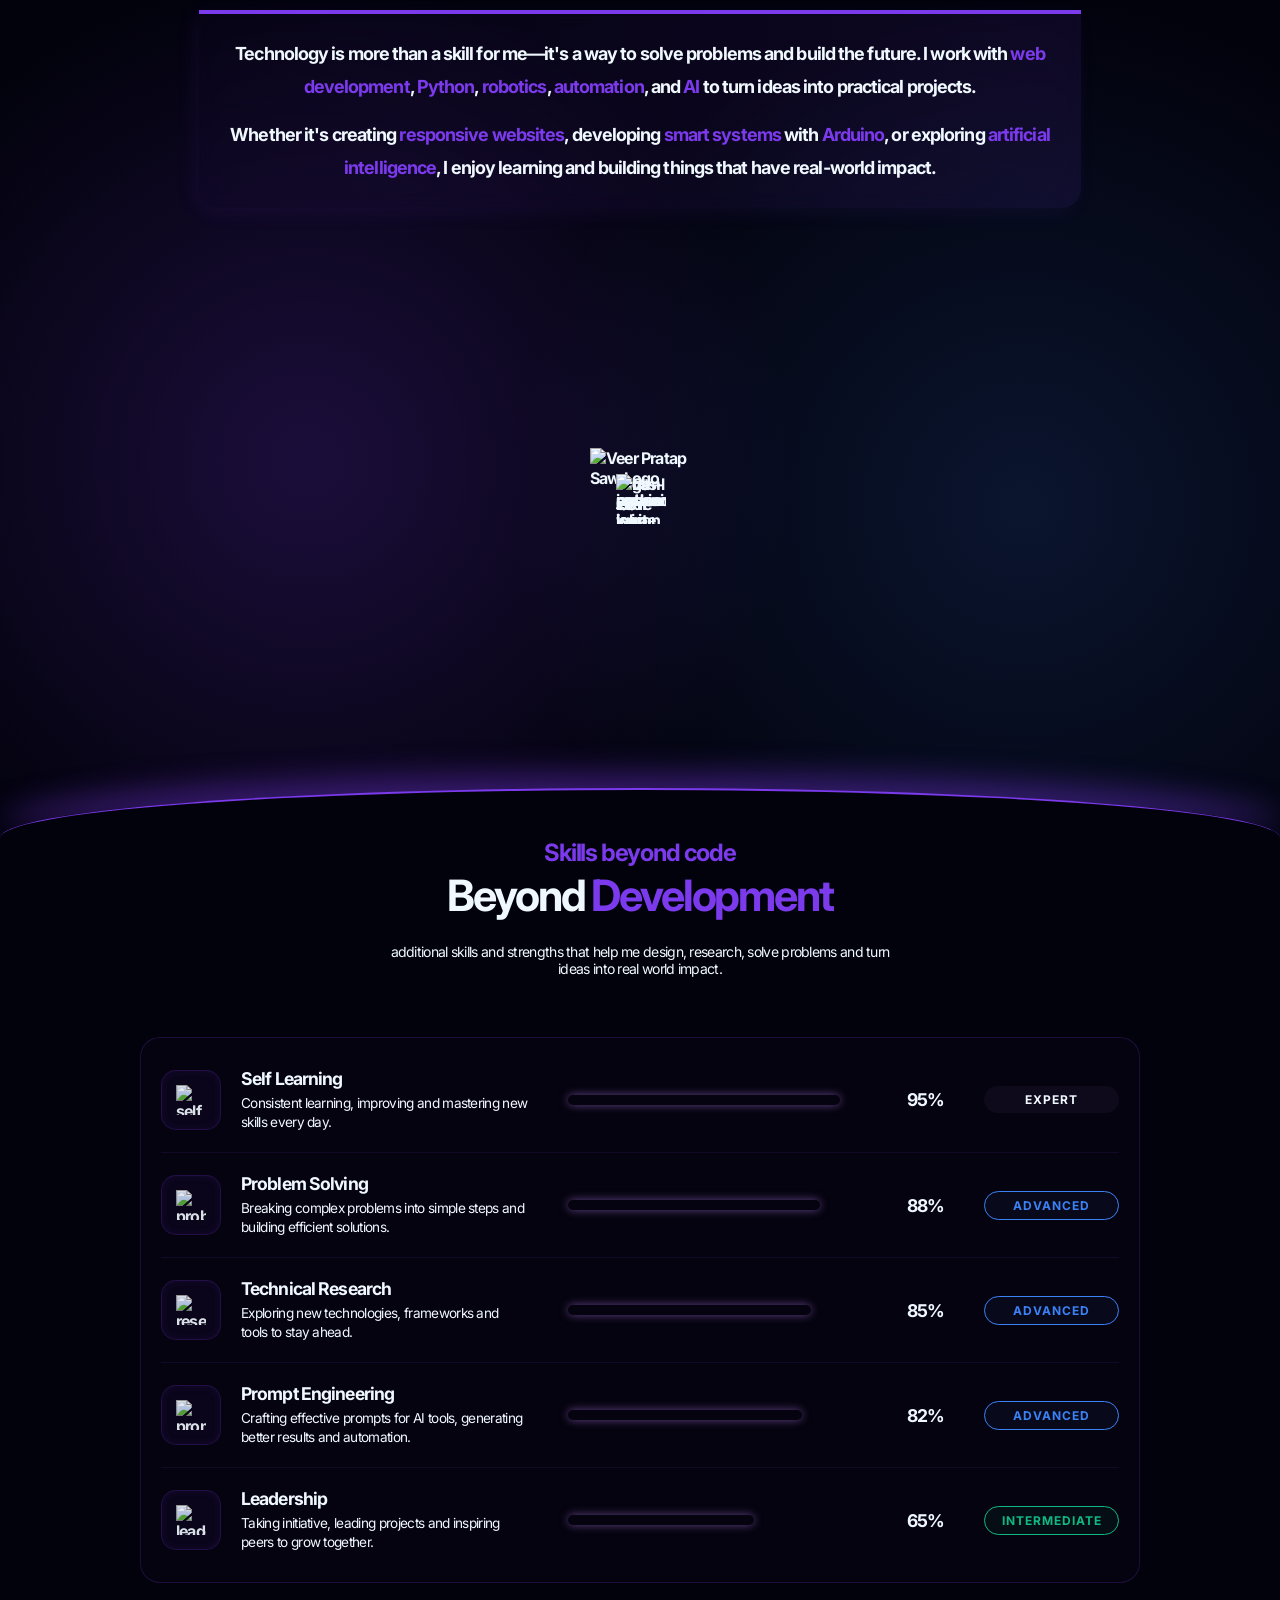
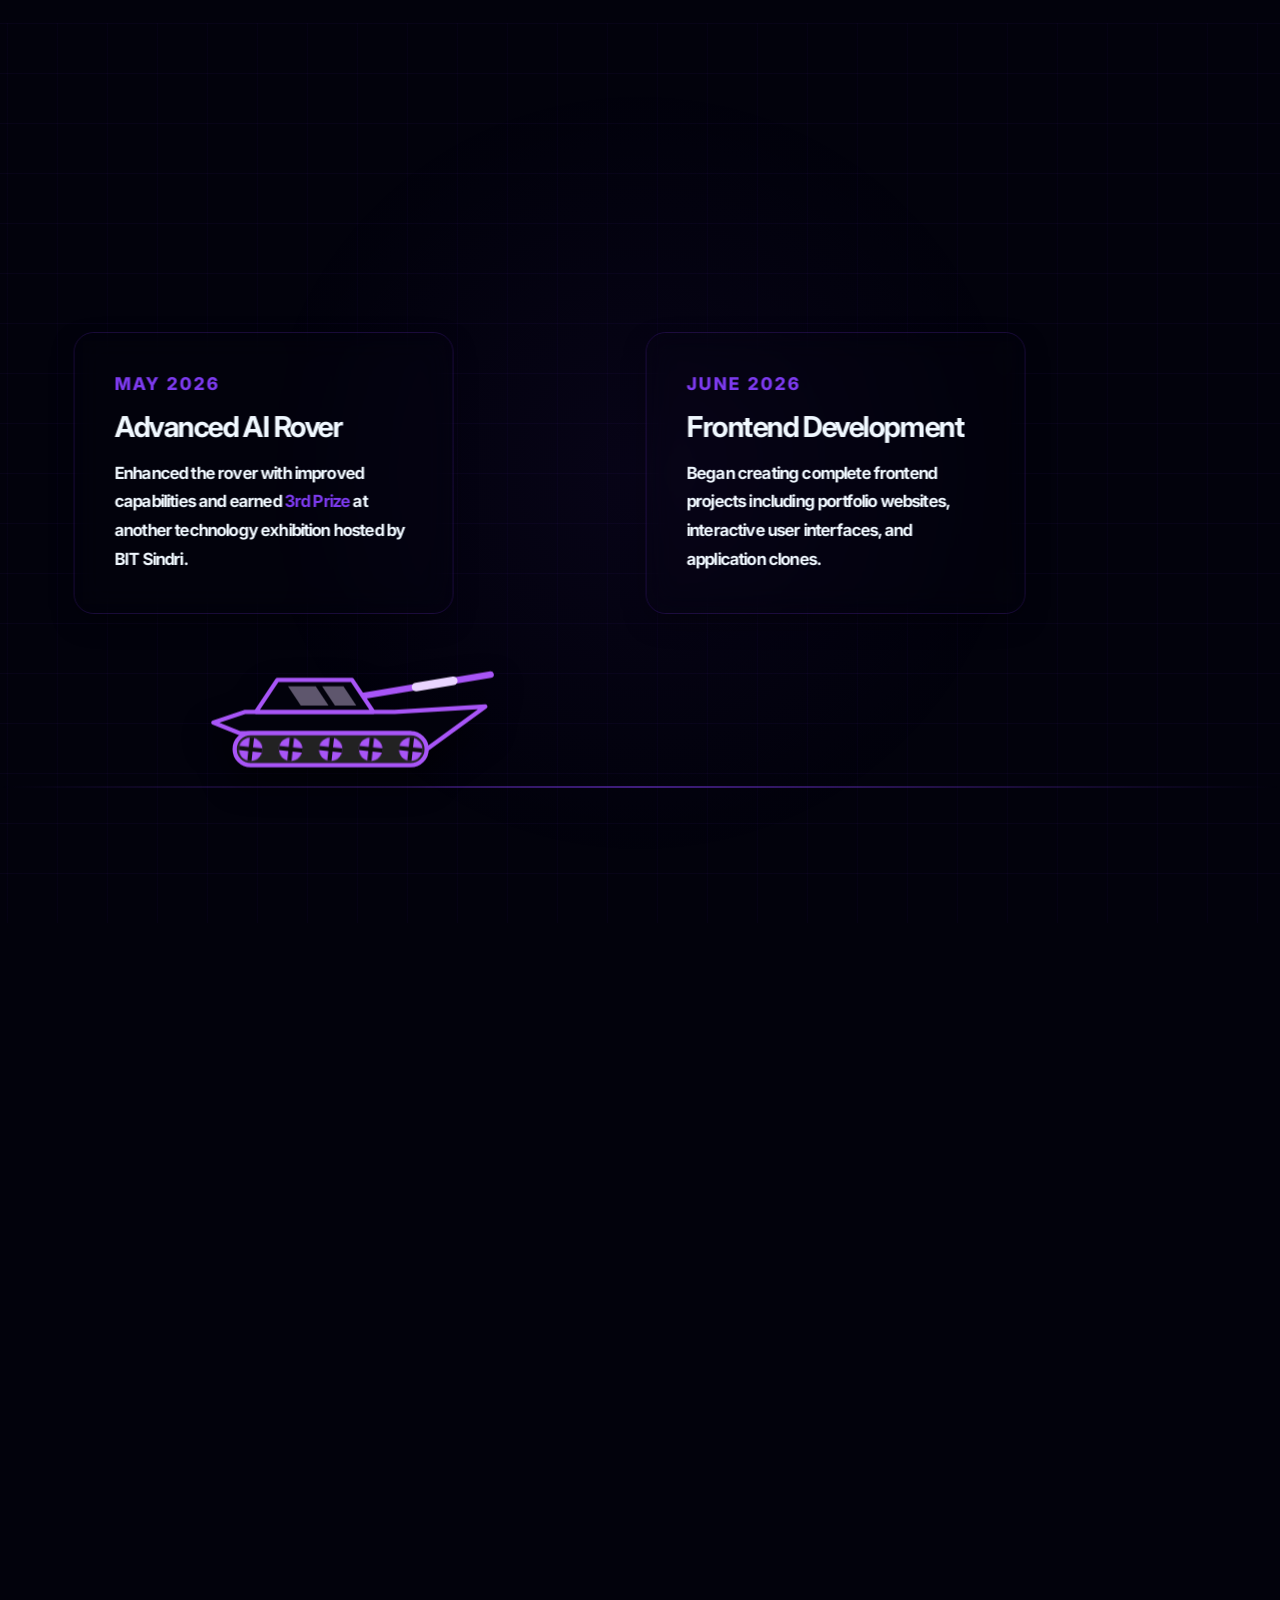
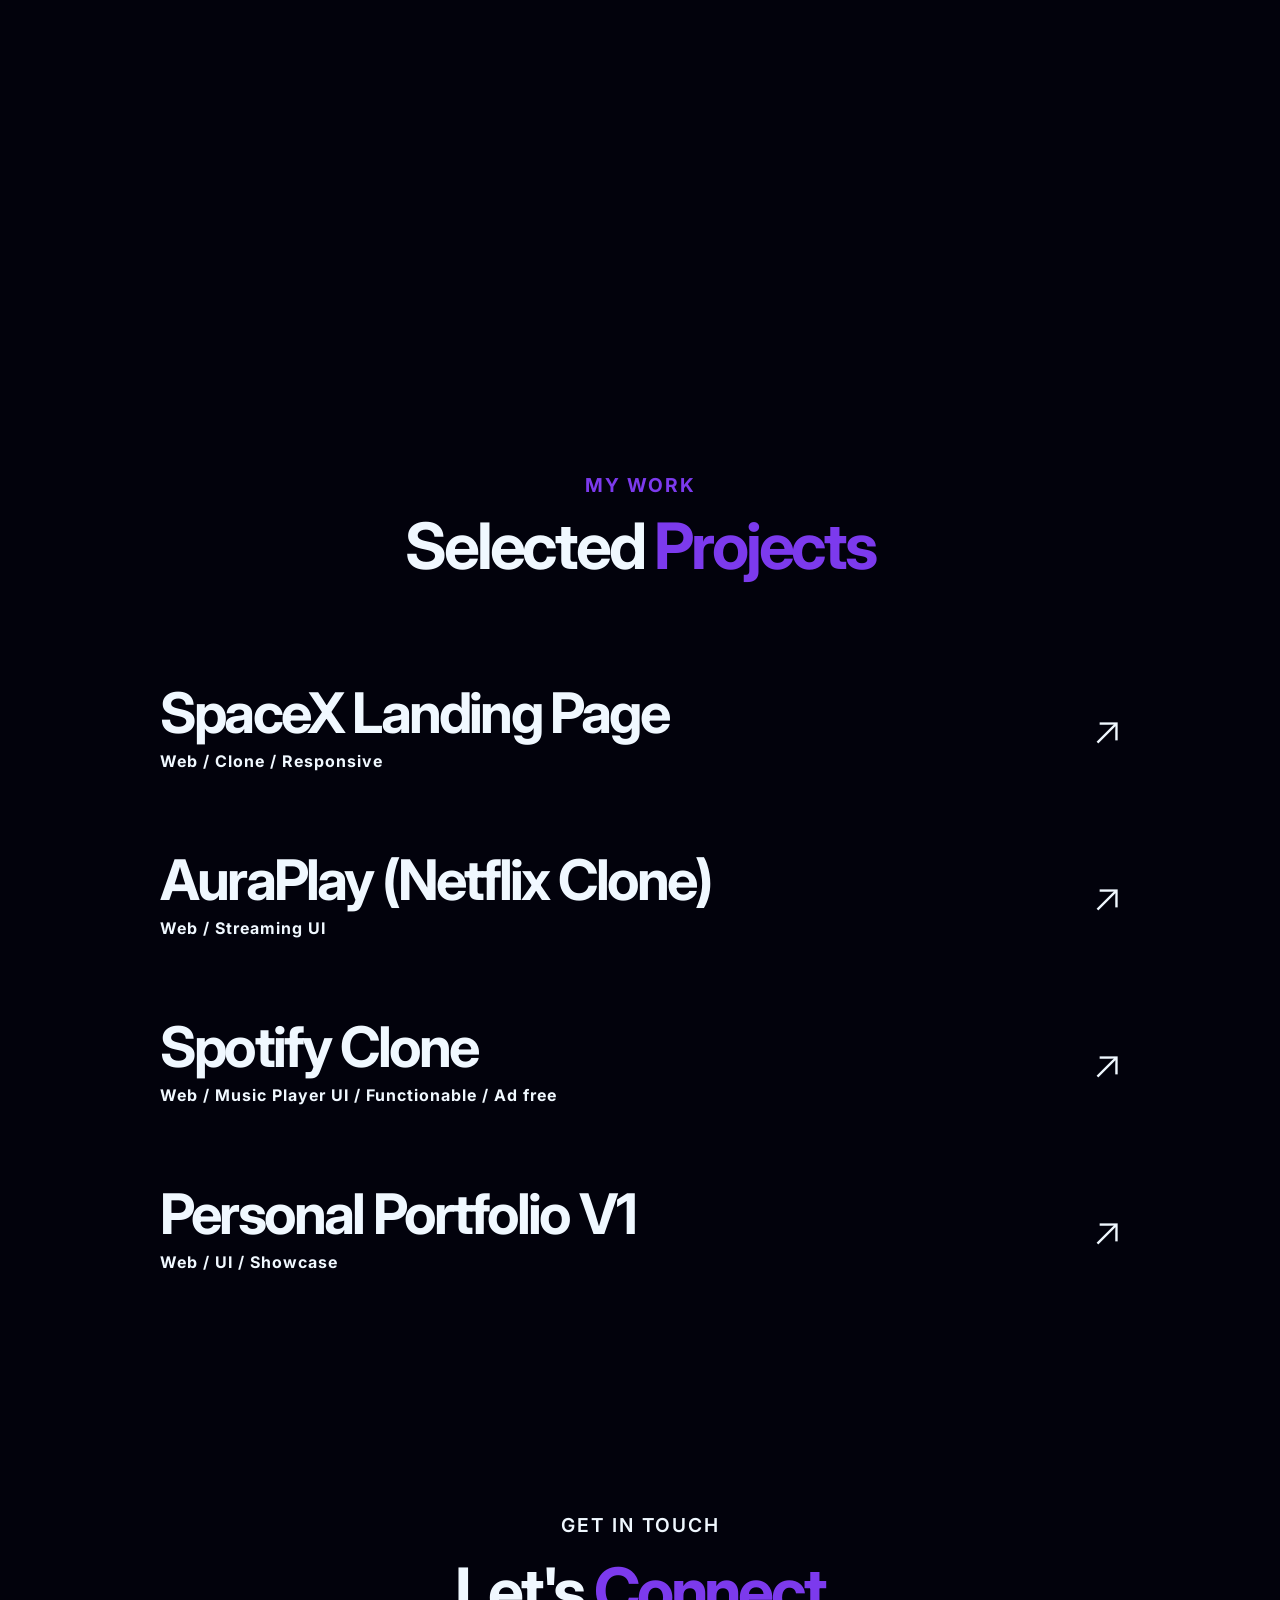
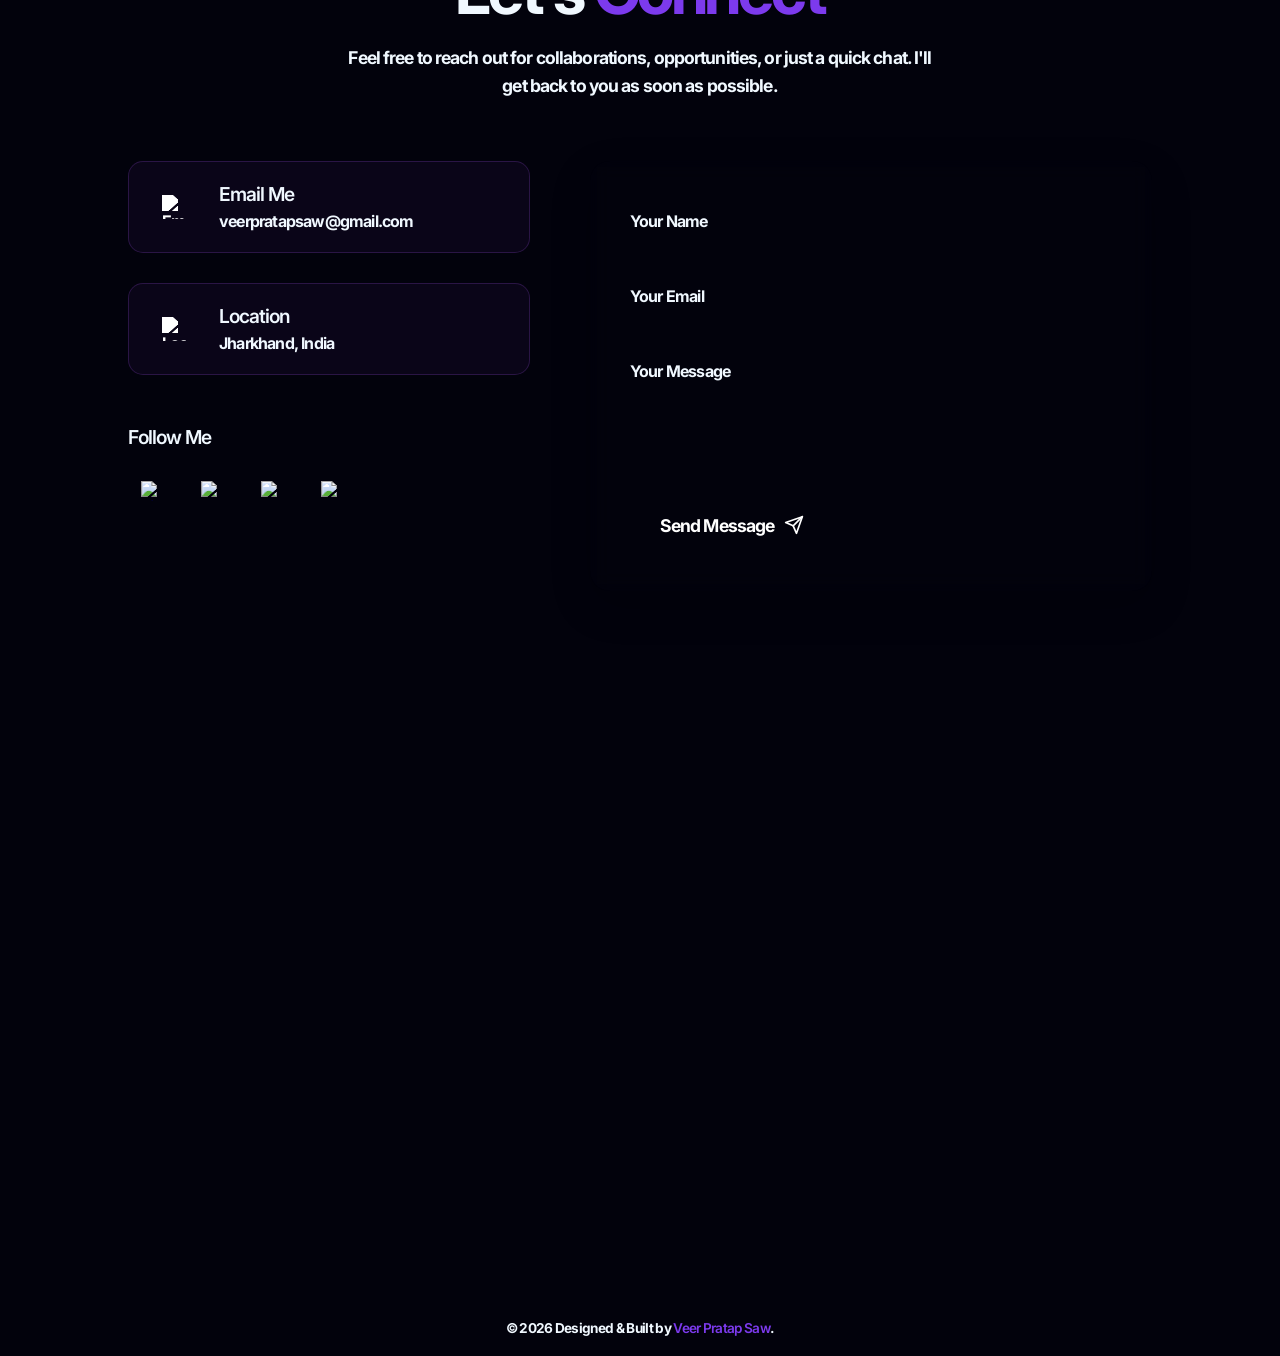
==== commit b6bceddb: "completed all the optimization till now and also added the other skill card popup when clicked" ====
--- a/index.html
+++ b/index.html
@@ -61,7 +61,7 @@
   <link rel="stylesheet" href="css/responsive.css" />
   <link rel="stylesheet" href="css/contextmenu.css" />
   <link rel="stylesheet" href="css/loader.css" />
-  <link rel="stylesheet" href="css/theme.css" />
+  <link rel="stylesheet" href="css/modal.css" />
   <link rel="icon" type="image/png" href="assets/images/favicon.webp" />
 </head>
 
@@ -112,14 +112,6 @@
         <a href="#contact">Contact</a>
         <div class="underline"></div>
       </div>
-      
-      <button id="theme-toggle" class="theme-toggle" aria-label="Toggle Light/Dark Mode">
-        <svg viewBox="0 0 24 24">
-          <path class="moon-icon" d="M21 12.79A9 9 0 1 1 11.21 3 7 7 0 0 0 21 12.79z"></path>
-          <path class="sun-icon" d="M12 1v2M12 21v2M4.22 4.22l1.42 1.42M18.36 18.36l1.42 1.42M1 12h2M21 12h2M4.22 19.78l1.42-1.42M18.36 5.64l1.42-1.42" style="display: none;" stroke="currentColor" stroke-width="2" stroke-linecap="round"></path>
-          <circle class="sun-icon" cx="12" cy="12" r="5" style="display: none;"></circle>
-        </svg>
-      </button>
     </nav>
 
     <div class="side"></div>
@@ -972,6 +964,9 @@
     </div>
   </footer>
 
+ 
+
+
   <!-- Custom Context Menu -->
   <div id="custom-context-menu" class="custom-context-menu">
     <a href="#about" class="context-menu-item">
@@ -1006,6 +1001,16 @@
     </div>
   </div>
 
+  <!-- Skills Modal -->
+  <div id="skills-modal" class="skills-modal-overlay hidden">
+    <div class="skills-modal-content" data-lenis-prevent>
+      <button id="close-modal" class="close-btn" aria-label="Close Modal">&times;</button>
+      <div id="modal-body" class="markdown-style">
+        <!-- Content dynamically injected here -->
+      </div>
+    </div>
+  </div>
+
   <script src="https://unpkg.com/easyqrcodejs@4.6.1/dist/easy.qrcode.min.js"></script>
   <script src="https://unpkg.com/lenis@1.1.13/dist/lenis.min.js"></script>
   <script src="js/script.js"></script>
--- a/css/hero.css
+++ b/css/hero.css
@@ -1,6 +1,6 @@
 :root {
-  --primary: var(--primary);
-  --bg-dark: var(--bg-main);
+  --primary: #7c3aed;
+  --bg-dark: #02020c;
   --primary-rgb: 124, 58, 237;
 }
 
@@ -19,8 +19,8 @@
 }
 
 body {
-  background-color: var(--bg-main);
-  color: var(--text-main);
+  background-color: var(--bg-dark);
+  color: aliceblue;
   -webkit-user-select: none;
   -moz-user-select: none;
   -ms-user-select: none;
@@ -34,12 +34,12 @@
 
 /* Text Selection Highlight */
 ::selection {
-  background-color: var(--primary);
-  color: var(--text-main);
+  background-color: #7c3aed;
+  color: #ffffff;
 }
 ::-moz-selection {
-  background-color: var(--primary);
-  color: var(--text-main);
+  background-color: #7c3aed;
+  color: #ffffff;
 }
 
 /* Custom Scrollbar */
@@ -54,7 +54,7 @@
   border-radius: 4px;
 }
 ::-webkit-scrollbar-thumb:hover {
-  background: var(--secondary);
+  background: #6d28d9;
 }
 
 /* Cursors */
@@ -77,14 +77,14 @@
 nav {
   display: flex;
   gap: 30px;
-  padding: 19px 10px 0px 10px;
+  padding: 25px 10px 15px 10px;
   position: absolute;
   left: 50%;
   transform: translateX(-50%);
 }
 
 nav a {
-  color: var(--text-main);
+  color: #fafaf9;
   text-decoration: none;
   font-weight: 500;
 }
@@ -93,11 +93,11 @@
   position: fixed;
   top: 0;
   left: 0;
-  background: var(--bg-nav);
+  background: #00000070;
   z-index: 30;
-  padding: 12px;
+  padding: 20px 12px; /* Increased padding to make sticky nav taller */
   transition: 0.4s all ease-in-out;
-  backdrop-filter: blur(10px);
+  backdrop-filter: blur(3px);
   justify-content: center;
   width: 100%;
 }
@@ -122,7 +122,7 @@
 
 .underline {
   width: 0%;
-  background-color: var(--primary);
+  background-color: #7554d7;
   height: 2px;
   transition: 0.3s all ease-in-out;
 }
@@ -181,13 +181,13 @@
 }
 
 .outerBG1 {
-  background: linear-gradient(var(--bg-dark), var(--bg-tertiary));
+  background: linear-gradient(var(--bg-dark), #11003e);
   padding: 40px 0;
   overflow: hidden;
 }
 
 .sideLine {
-  background: linear-gradient(var(--primary), var(--bg-dark));
+  background: linear-gradient(#7250d2, var(--bg-dark));
   width: 2px;
   margin: 15px;
   transition: 0.6s all;
@@ -197,7 +197,7 @@
 }
 
 .circleOfLine {
-  background-color: var(--primary);
+  background-color: #7250d2;
   min-width: 10px;
   height: 10px;
   border-radius: 50%;
@@ -256,7 +256,7 @@
   border-radius: 999px;
   padding: 10px 15px;
   width: fit-content;
-  color: var(--accent-light);
+  color: #c4adeb;
 }
 
 .buttons button {
@@ -288,5 +288,3 @@
   transform: translateY(0);
 }
 
-
-
--- a/css/responsive.css
+++ b/css/responsive.css
@@ -14,7 +14,7 @@
 .hamburger svg {
   width: 30px;
   height: 30px;
-  stroke: var(--text-main);
+  stroke: #fff;
   transition: all 0.3s ease;
 }
 
@@ -60,6 +60,13 @@
 }
 
 @media (max-width: 1050px) {
+  /* Make sticky nav transparent on mobile so only hamburger floats over text */
+  .stickyNav {
+    background: transparent !important;
+    backdrop-filter: none !important;
+    box-shadow: none !important;
+  }
+
   /* Global Nav / Header */
   .hamburger {
     display: block;
@@ -295,5 +302,3 @@
     font-size: 2.5rem;
   }
 }
-
-
--- a/css/modal.css
+++ b/css/modal.css
@@ -0,0 +1,163 @@
+/* Skills Modal Styles */
+.skills-modal-overlay {
+  position: fixed;
+  top: 0;
+  left: 0;
+  width: 100vw;
+  height: 100vh;
+  background: rgba(0, 0, 0, 0.9);
+  z-index: 100000;
+  display: flex;
+  justify-content: center;
+  align-items: center;
+  opacity: 1;
+  visibility: visible;
+  transition: opacity 0.3s ease, visibility 0.3s ease;
+}
+
+.skills-modal-overlay.hidden {
+  opacity: 0;
+  visibility: hidden;
+}
+
+.skills-modal-content {
+  background: #02020c;
+  border: 1px solid rgba(255, 255, 255, 0.1);
+  border-radius: 20px;
+  width: 90%;
+  max-width: 700px;
+  max-height: 85vh;
+  overflow-y: auto;
+  padding: 40px;
+  position: relative;
+  color: #fff;
+  box-shadow: 0 25px 50px -12px rgba(0, 0, 0, 0.5);
+  transform: translateZ(0);
+  will-change: transform;
+}
+
+.skills-modal-content::-webkit-scrollbar {
+  width: 8px;
+}
+
+.skills-modal-content::-webkit-scrollbar-track {
+  background: rgba(255, 255, 255, 0.02);
+  border-radius: 10px;
+  margin-top: 15px;
+  margin-bottom: 15px;
+}
+
+.skills-modal-content::-webkit-scrollbar-thumb {
+  background: rgba(255, 255, 255, 0.2);
+  border-radius: 10px;
+}
+
+.skills-modal-content::-webkit-scrollbar-thumb:hover {
+  background: #7c3aed;
+}
+
+.close-btn {
+  position: absolute;
+  top: 20px;
+  right: 25px;
+  font-size: 2.5rem;
+  background: none;
+  border: none;
+  color: #cbd5e1;
+  cursor: pointer;
+  transition: color 0.3s ease, transform 0.3s ease;
+  line-height: 1;
+}
+
+.close-btn:hover {
+  color: #7c3aed;
+  transform: scale(1.1);
+}
+
+/* Markdown Rendering Styles */
+.markdown-style {
+  font-family: 'Inter', sans-serif;
+}
+
+.markdown-style h2 {
+  color: #7c3aed;
+  font-size: 2rem;
+  margin-top: 0;
+  margin-bottom: 20px;
+  border-bottom: 1px solid rgba(255, 255, 255, 0.1);
+  padding-bottom: 15px;
+  font-family: 'Montserrat', sans-serif;
+}
+
+.markdown-style h3 {
+  color: #fff;
+  font-size: 1.4rem;
+  margin-top: 25px;
+  margin-bottom: 15px;
+  font-family: 'Montserrat', sans-serif;
+}
+
+.markdown-style h4 {
+  color: #cbd5e1;
+  font-size: 1.1rem;
+  margin-top: 20px;
+  margin-bottom: 10px;
+  font-weight: 600;
+}
+
+.markdown-style p {
+  color: #cbd5e1;
+  line-height: 1.7;
+  margin-bottom: 15px;
+  font-size: 0.95rem;
+}
+
+.markdown-style ul {
+  color: #cbd5e1;
+  margin-left: 20px;
+  margin-bottom: 20px;
+  line-height: 1.7;
+  font-size: 0.95rem;
+}
+
+.markdown-style li {
+  margin-bottom: 8px;
+}
+
+.markdown-style strong {
+  color: #fff;
+  font-weight: 600;
+}
+
+/* Make cursor a pointer on the skill cards */
+.OtherSkillCard {
+  cursor: pointer;
+  transition: transform 0.3s ease, border-color 0.3s ease;
+}
+
+.OtherSkillCard:hover {
+  transform: translateY(-5px);
+  border-color: #7c3aed;
+}
+
+/* Mobile responsiveness */
+@media (max-width: 768px) {
+  .skills-modal-content {
+    padding: 30px 20px;
+    width: 95%;
+  }
+
+  .markdown-style h2 {
+    font-size: 1.6rem;
+  }
+
+  .markdown-style h3 {
+    font-size: 1.2rem;
+  }
+
+  .close-btn {
+    top: 10px;
+    right: 15px;
+    font-size: 2rem;
+  }
+}
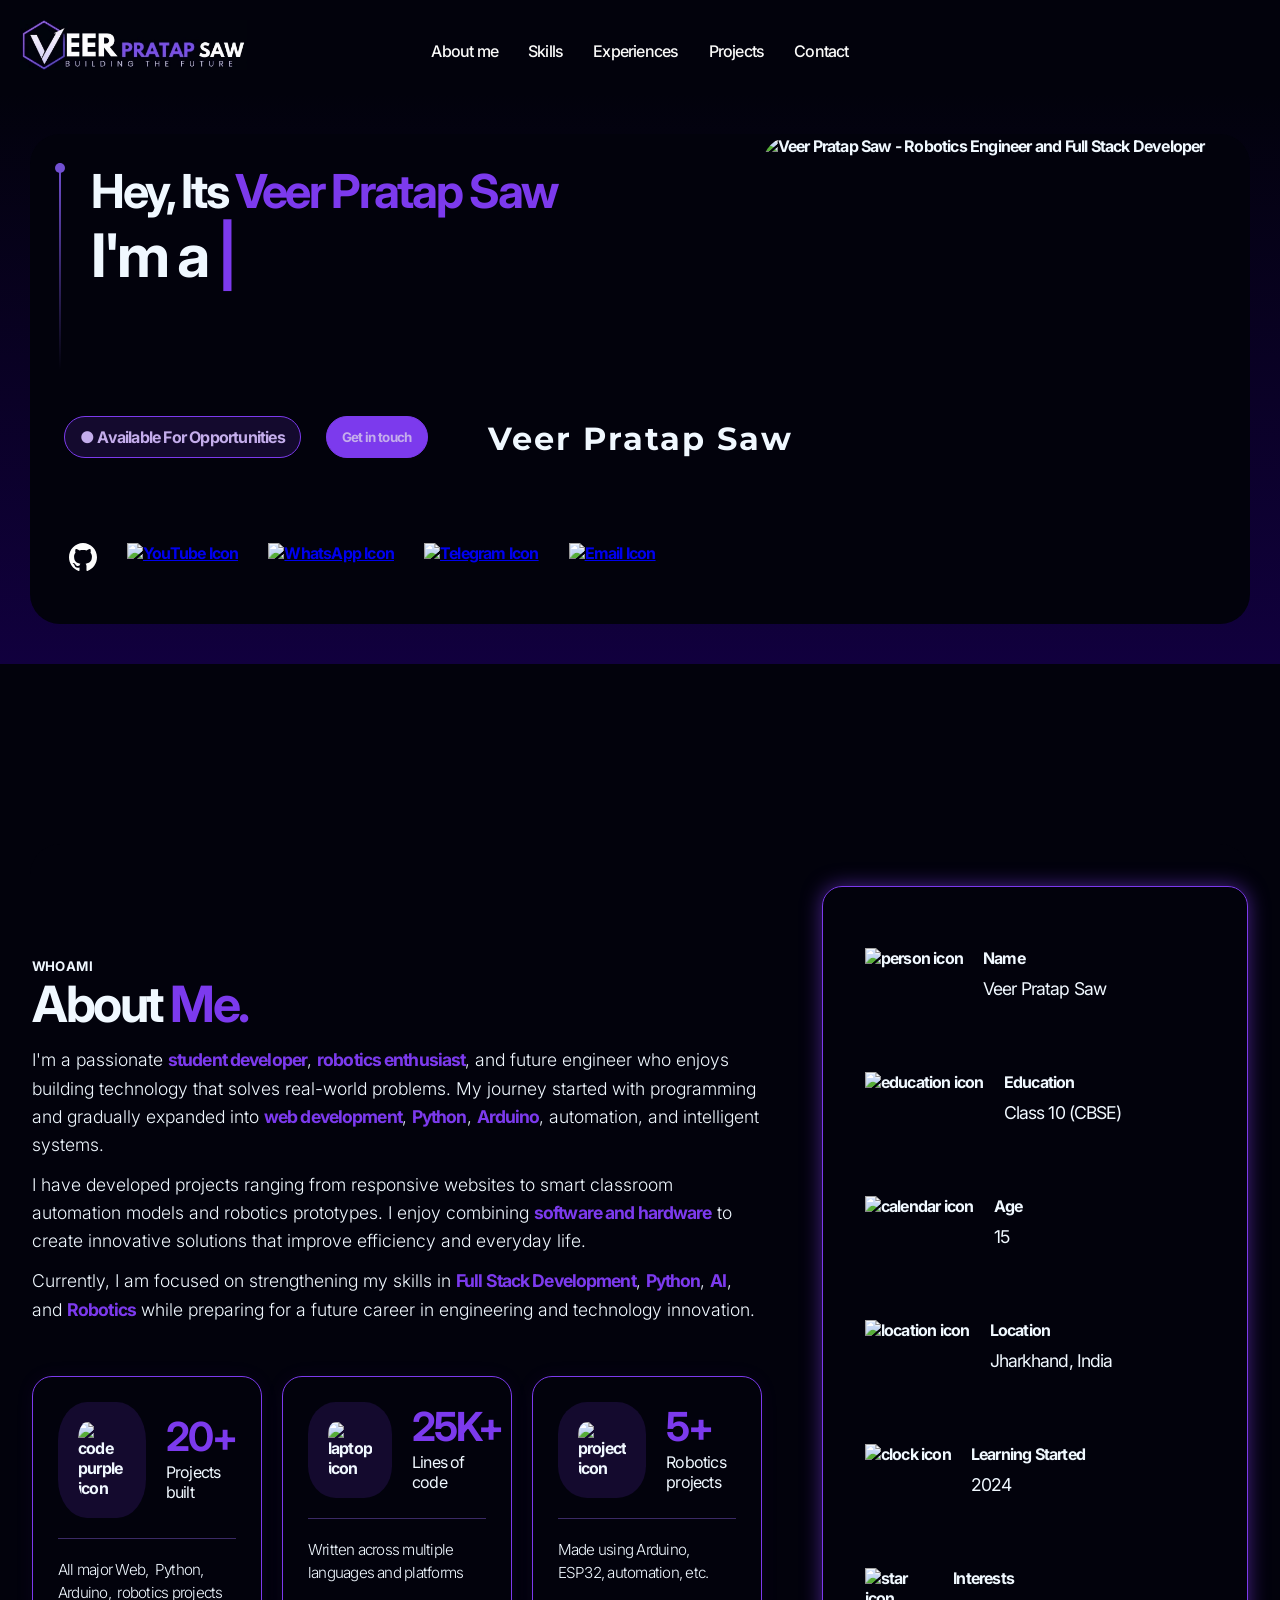
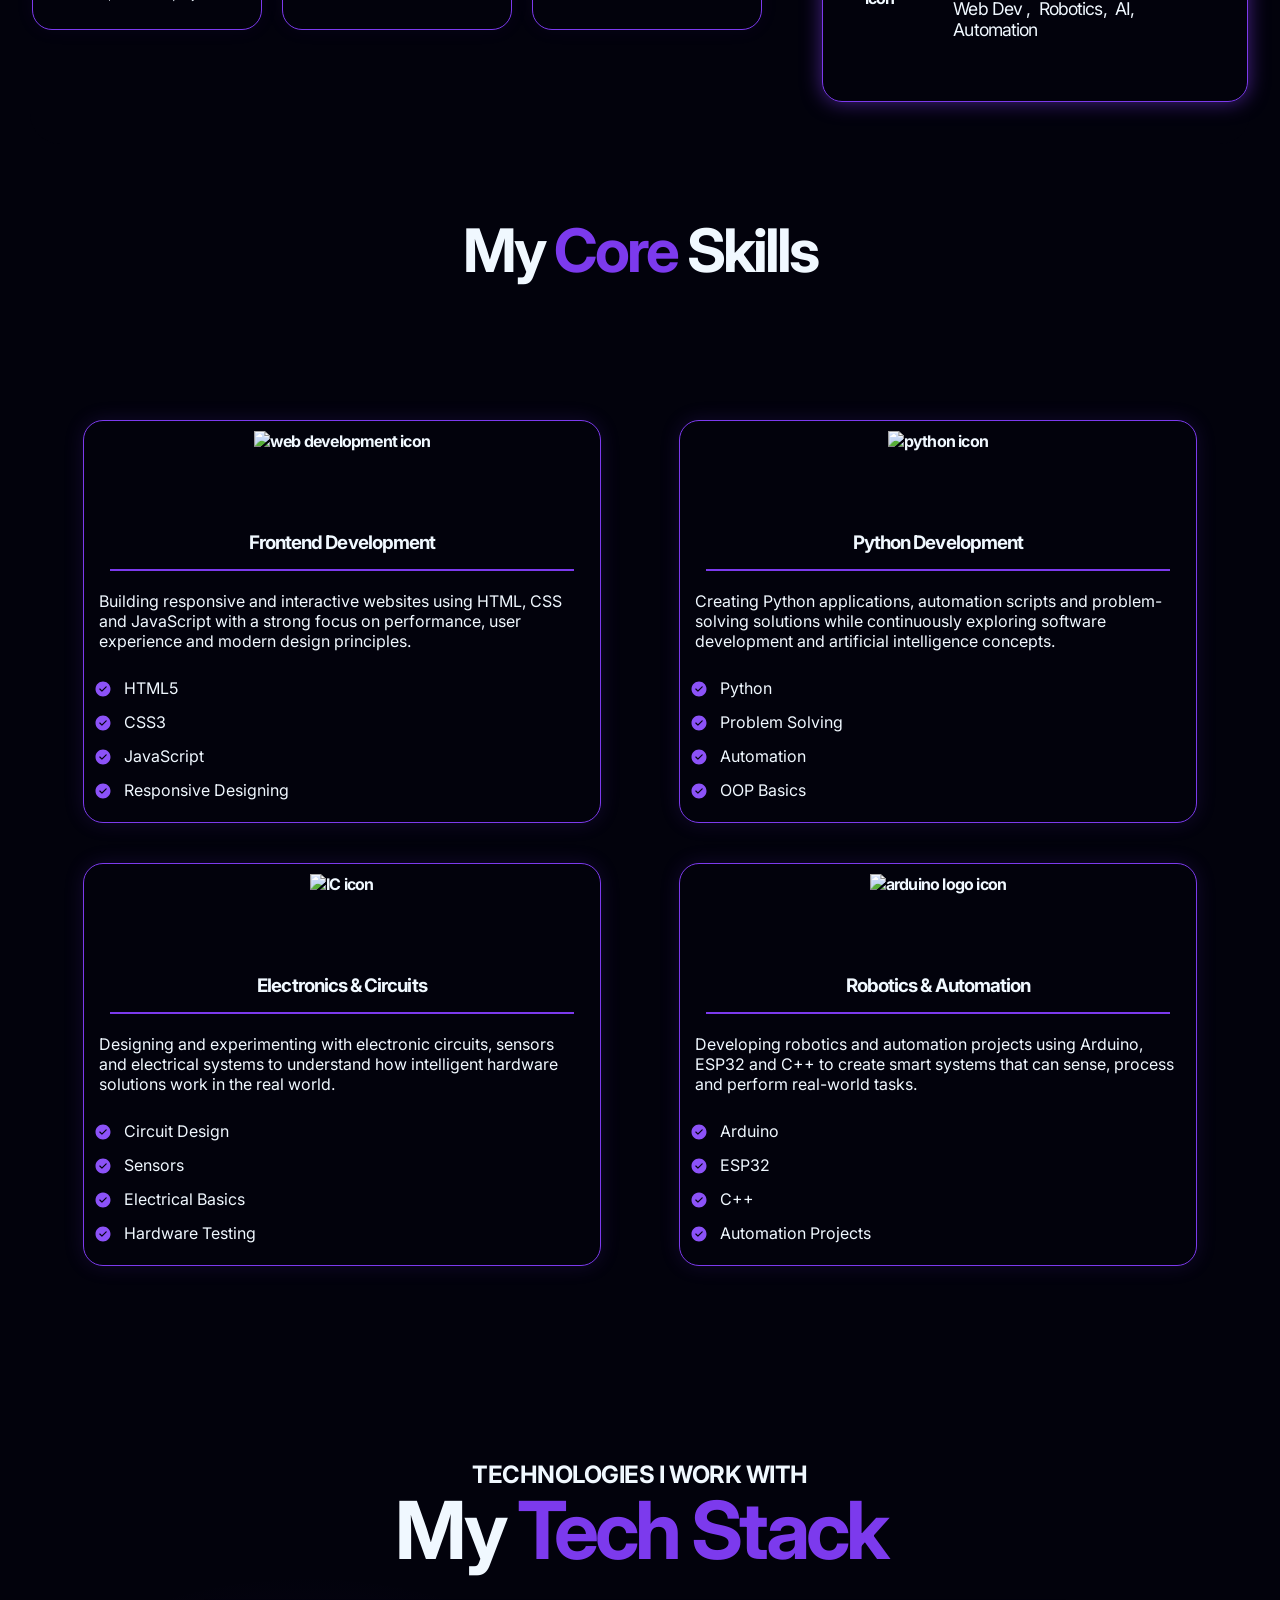
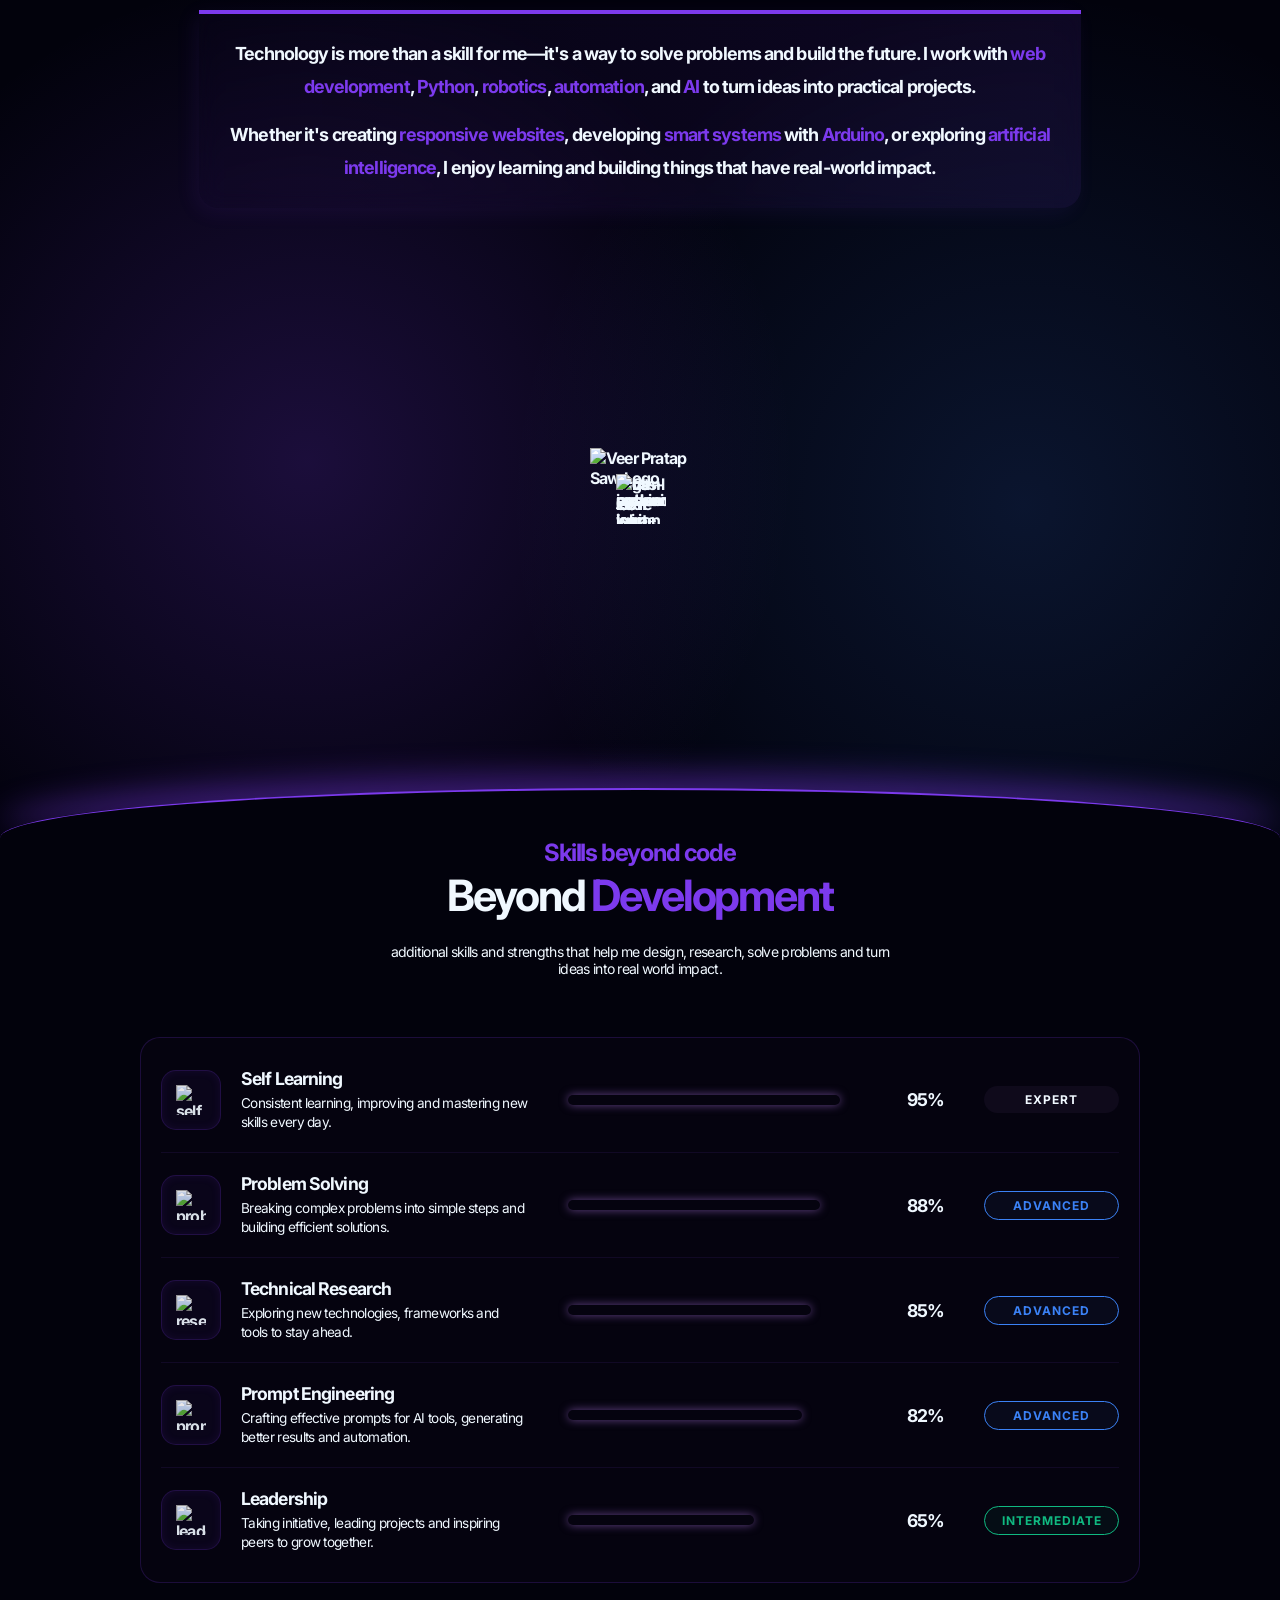
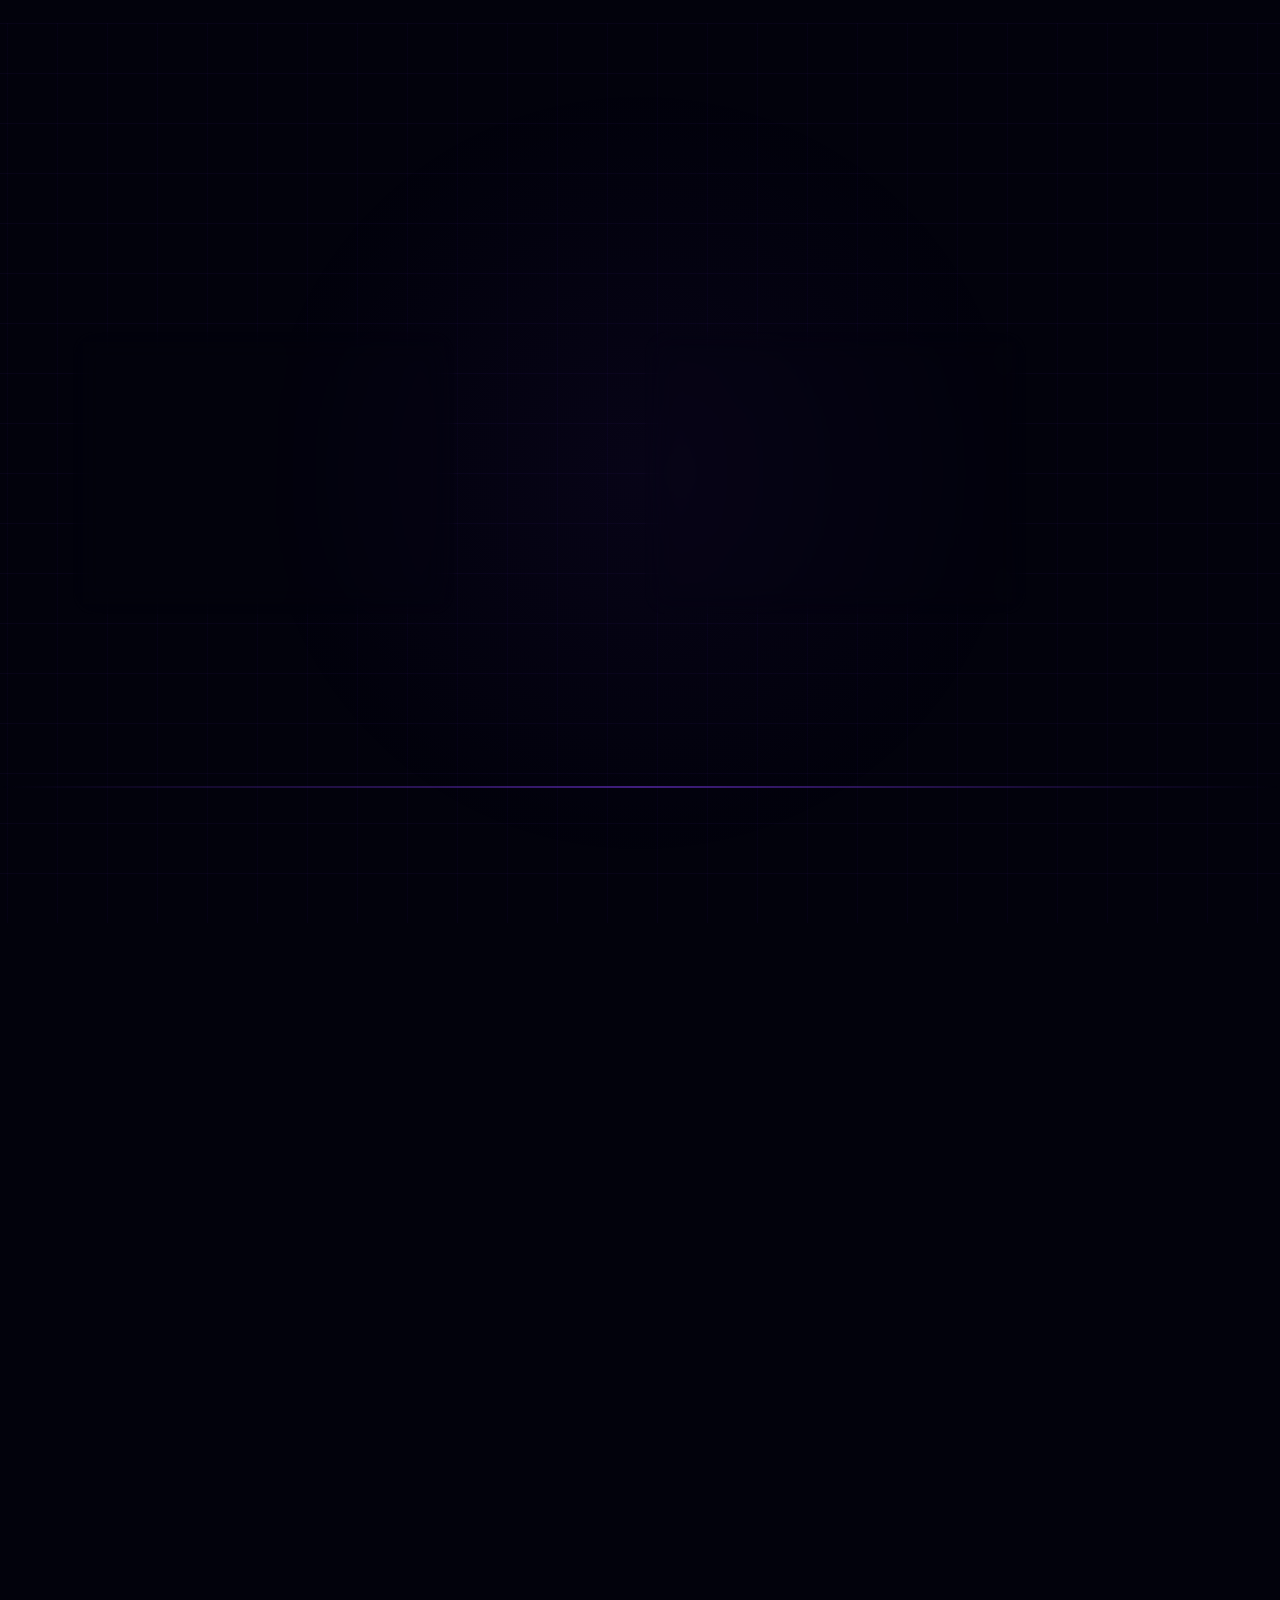
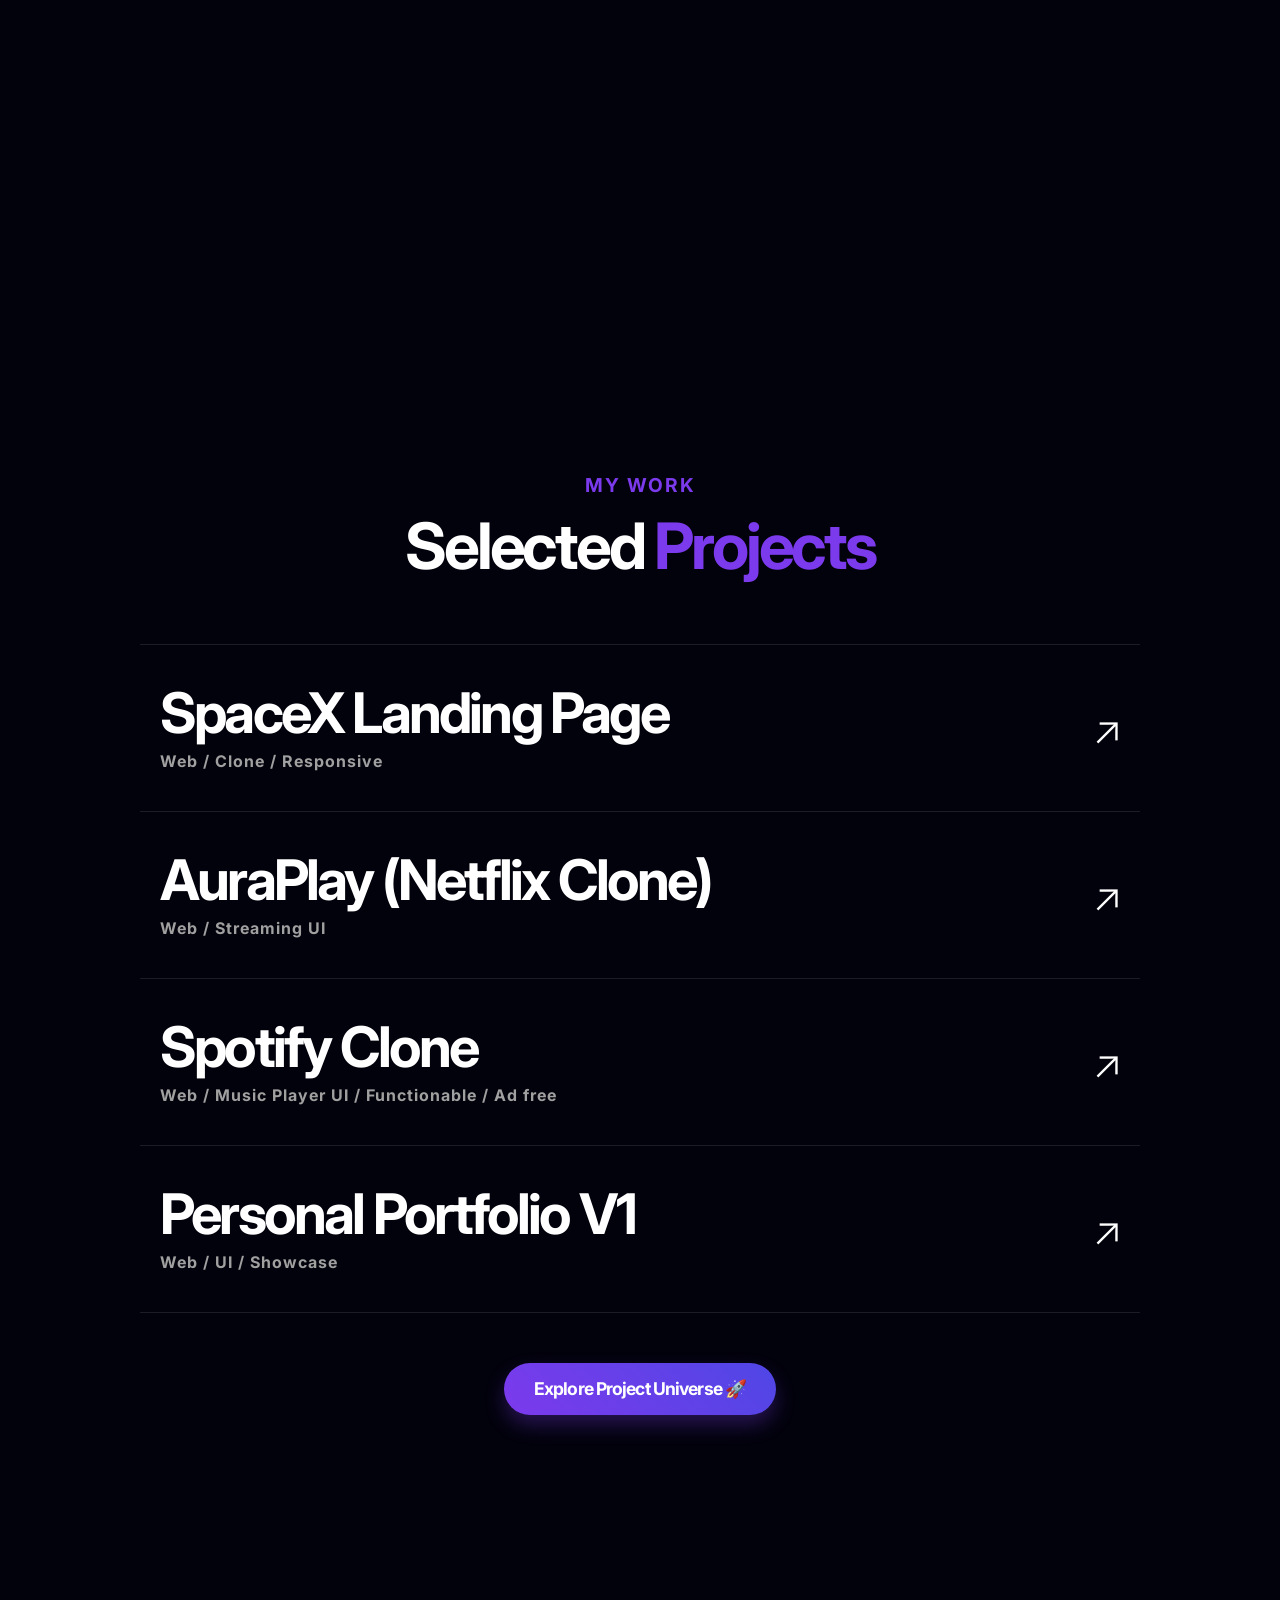
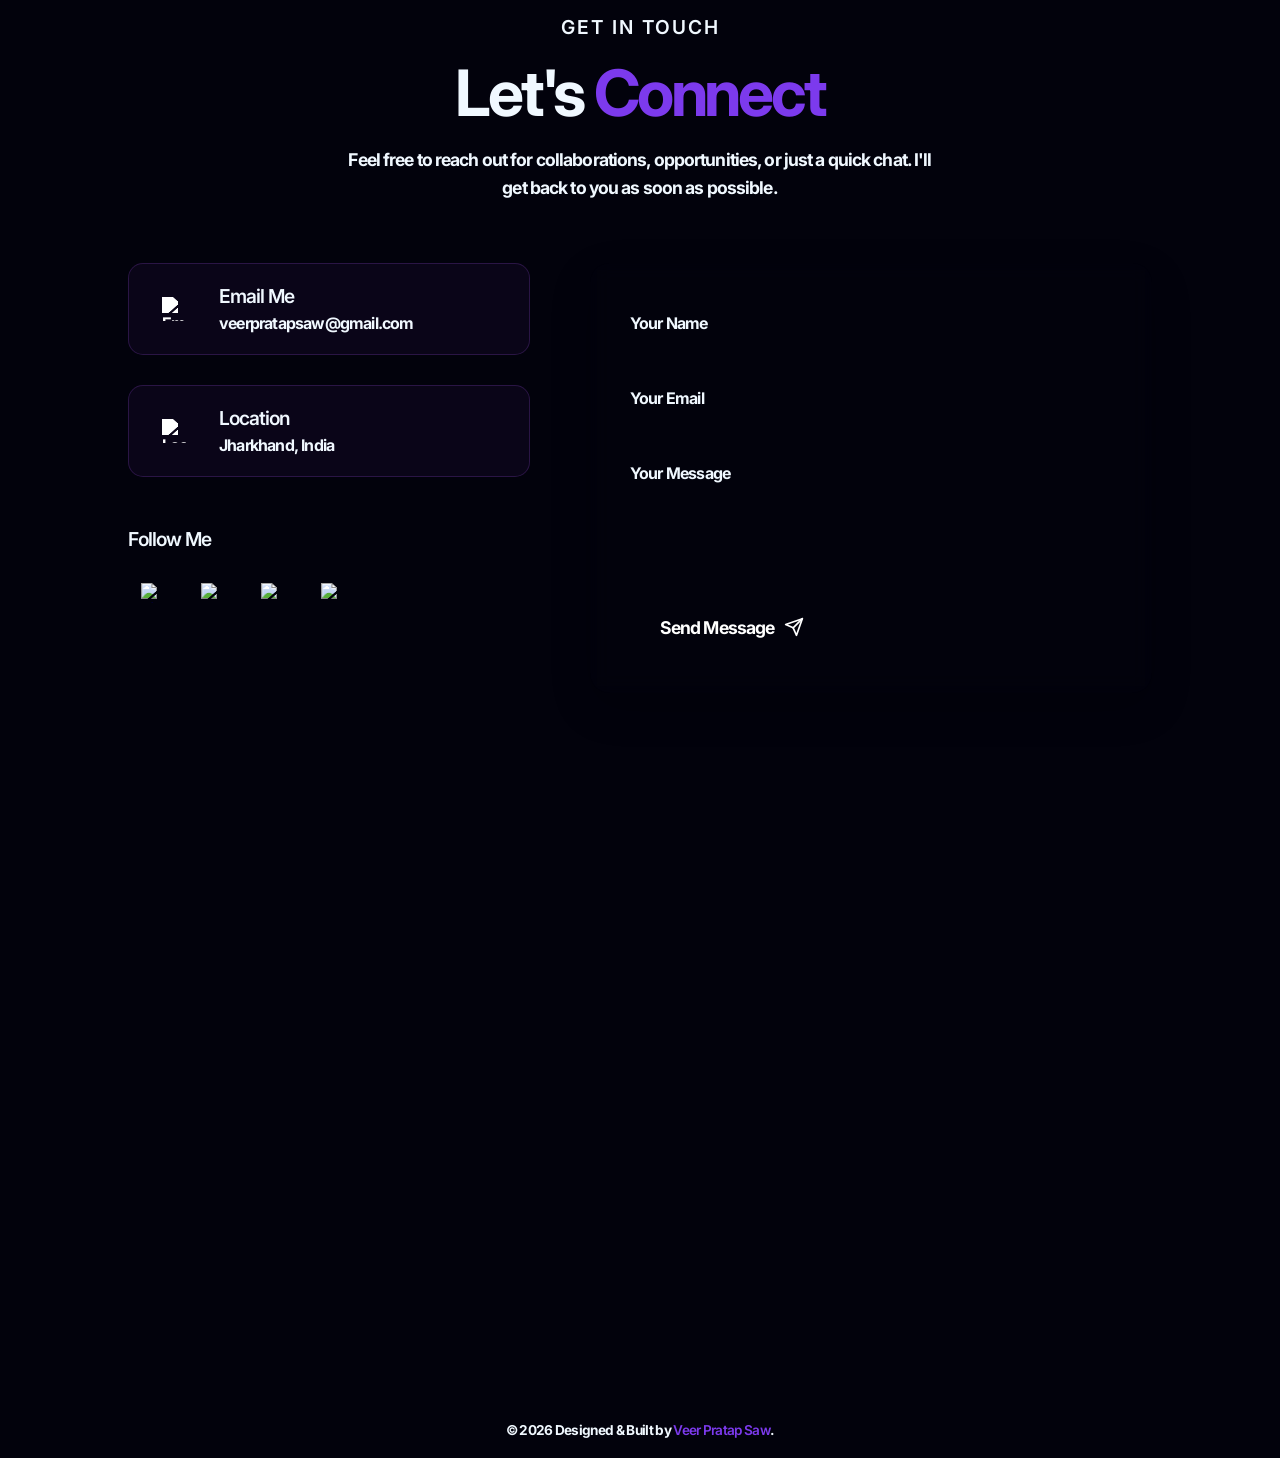
==== commit 2873f4c8: "feat: Add cinematic Big Bang and local black hole spawn animations" ====
--- a/index.html
+++ b/index.html
@@ -871,6 +871,13 @@
       <div class="divider"></div>
     </div>
 
+    <!-- Explore Universe Button -->
+    <div class="universe-btn-container">
+      <button id="open-universe-btn" class="universe-btn">
+        <span>Explore Project Universe 🚀</span>
+      </button>
+    </div>
+
     <div id="project-preview-image">
       <img src="" alt="Project Preview">
     </div>
@@ -1011,6 +1018,44 @@
     </div>
   </div>
 
+  <!-- Big Bang Cinematic Overlays -->
+  <div id="dim-overlay" class="dim-overlay"></div>
+  <div id="flash-overlay" class="flash-overlay"></div>
+
+  <!-- Universe Modal -->
+  <div id="universe-modal" class="universe-modal-overlay hidden">
+    <button id="close-universe" class="close-universe-btn" aria-label="Close Universe">&times;</button>
+    <div id="universe-coords" class="universe-coords">X: 0 | Y: 0</div>
+    <div id="universe-canvas" class="universe-canvas">
+      <!-- Dummy Project Cards Scattered -->
+      <div class="u-card" style="top: -200px; left: -400px;">
+        <h3>Arduino Smart Home</h3>
+        <p>IoT / C++</p>
+      </div>
+      <div class="u-card" style="top: 300px; left: 200px;">
+        <h3>AI Jarvis Assistant</h3>
+        <p>Python / NLP</p>
+      </div>
+      <div class="u-card" style="top: -50px; left: 800px;">
+        <h3>E-Commerce Platform</h3>
+        <p>MERN Stack</p>
+      </div>
+      <div class="u-card" style="top: 600px; left: -100px;">
+        <h3>Self-driving Rover</h3>
+        <p>Robotics / OpenCV</p>
+      </div>
+      <div class="u-card" style="top: -600px; left: 100px;">
+        <h3>Weather Dashboard</h3>
+        <p>React / API</p>
+      </div>
+      <!-- Black Hole at Center -->
+      <div id="black-hole" class="black-hole" style="top: 0px; left: 0px;">
+        <div class="accretion-disk"></div>
+        <div class="event-horizon"></div>
+      </div>
+    </div>
+  </div>
+
   <script src="https://unpkg.com/easyqrcodejs@4.6.1/dist/easy.qrcode.min.js"></script>
   <script src="https://unpkg.com/lenis@1.1.13/dist/lenis.min.js"></script>
   <script src="js/script.js"></script>
--- a/css/projects.css
+++ b/css/projects.css
@@ -22,7 +22,7 @@
 
 .projectsHeading h1 {
   font-size: 4rem;
-  color: var(--text-main);
+  color: #fff;
   margin: 0;
 }
 
@@ -38,7 +38,7 @@
   align-items: center;
   padding: 40px 20px;
   text-decoration: none;
-  color: var(--text-main);
+  color: #fff;
   transition: all 0.3s ease;
   position: relative;
   z-index: 2;
@@ -51,12 +51,12 @@
 }
 
 .minimal-project:hover .mp-title {
-  color: var(--accent-light);
+  color: #c084fc;
 }
 
 .minimal-project:hover .mp-arrow {
   transform: translate(10px, -10px);
-  color: var(--accent-light);
+  color: #c084fc;
 }
 
 .mp-content {
@@ -75,7 +75,7 @@
 
 .mp-tags {
   font-size: 1rem;
-  color: var(--text-muted);
+  color: #a0a0a0;
   font-family: 'Inter', sans-serif;
   letter-spacing: 1px;
 }
@@ -117,7 +117,7 @@
 .minimal-projects-list .divider {
   width: 100%;
   height: 1px;
-  background: var(--border-light);
+  background: rgba(255,255,255,0.1);
   margin: 0;
 }
 
@@ -150,3 +150,37 @@
 }
 
 
+/* Universe Button */
+.universe-btn-container {
+  display: flex;
+  justify-content: center;
+  margin-top: 50px;
+}
+
+.universe-btn {
+  background: linear-gradient(45deg, #7c3aed, #4f46e5);
+  color: white;
+  border: none;
+  padding: 15px 30px;
+  font-size: 1.1rem;
+  font-family: "google sans flex", sans-serif;
+  border-radius: 30px;
+  cursor: pointer;
+  box-shadow: 0 10px 20px rgba(124, 58, 237, 0.3);
+  transition: all 0.3s ease;
+  position: relative;
+  overflow: hidden;
+}
+
+.universe-btn:hover {
+  transform: translateY(-3px);
+  box-shadow: 0 15px 25px rgba(124, 58, 237, 0.5);
+}
+
+.universe-btn.sparking {
+  transform: scale(0.9);
+  box-shadow: 0 0 50px 20px rgba(255, 255, 255, 1);
+  background: #ffffff;
+  color: transparent;
+  transition: all 0.2s ease-in;
+}
--- a/css/modal.css
+++ b/css/modal.css
@@ -1,4 +1,3 @@
-/* Skills Modal Styles */
 .skills-modal-overlay {
   position: fixed;
   top: 0;
@@ -160,4 +159,212 @@
     right: 15px;
     font-size: 2rem;
   }
-}+}
+
+/* --- Big Bang Overlays --- */
+.dim-overlay {
+  position: fixed;
+  top: 0; left: 0; right: 0; bottom: 0;
+  background: rgba(0, 0, 0, 0.85);
+  z-index: 999998;
+  opacity: 0;
+  pointer-events: none;
+  transition: opacity 0.5s ease;
+}
+
+.flash-overlay {
+  position: fixed;
+  top: 0; left: 0; right: 0; bottom: 0;
+  background: #ffffff;
+  z-index: 999999;
+  opacity: 0;
+  pointer-events: none;
+  transition: opacity 0.15s ease;
+}
+
+/* --- Universe Grid Modal --- */
+.universe-modal-overlay {
+  position: fixed;
+  top: 0;
+  left: 0;
+  width: 100vw;
+  height: 100vh;
+  background-color: #0b0b1a; /* Very dark deep space purple/black */
+  background-image: radial-gradient(rgba(124, 58, 237, 0.3) 1px, transparent 1px);
+  background-size: 25px 25px;
+  background-position: 0 0, 25px 25px;
+  z-index: 100000;
+  overflow: hidden; /* Hide scrollbars, we will pan with JS */
+  
+  /* Initial State before Big Bang clears */
+  opacity: 0;
+  visibility: hidden;
+  filter: blur(50px) brightness(10);
+  transition: opacity 0.1s ease; 
+  cursor: grab;
+}
+
+.universe-modal-overlay.open {
+  visibility: visible;
+  opacity: 1;
+  filter: blur(0px) brightness(1);
+  /* Long cinematic fade into clarity */
+  transition: filter 3.5s cubic-bezier(0.1, 0.9, 0.2, 1), opacity 0.1s ease;
+}
+
+.universe-modal-overlay.engulfed {
+  background-color: #000 !important;
+  background-image: none !important;
+}
+
+.universe-modal-overlay.hidden {
+  opacity: 0;
+  visibility: hidden;
+}
+
+.universe-modal-overlay:active {
+  cursor: grabbing;
+}
+
+
+.close-universe-btn {
+  position: absolute;
+  top: 20px;
+  right: 30px;
+  font-size: 2.5rem;
+  color: white;
+  background: none;
+  border: none;
+  z-index: 100001;
+  cursor: pointer;
+  transition: transform 0.3s;
+}
+
+.close-universe-btn:hover {
+  transform: scale(1.2);
+  color: #7c3aed;
+}
+
+.universe-canvas {
+  position: absolute;
+  top: 0;
+  left: 0;
+  width: 0;
+  height: 0;
+  overflow: visible;
+  transition: transform 0.1s linear; /* Smooth panning */
+}
+
+.universe-coords {
+  position: absolute;
+  bottom: 30px;
+  left: 30px;
+  background: rgba(20, 20, 40, 0.8);
+  border: 1px solid rgba(124, 58, 237, 0.5);
+  border-radius: 10px;
+  padding: 10px 20px;
+  color: #fff;
+  font-family: 'Inter', monospace;
+  font-size: 1.1rem;
+  font-weight: 600;
+  z-index: 100002;
+  backdrop-filter: blur(5px);
+  box-shadow: 0 0 15px rgba(124, 58, 237, 0.3);
+  pointer-events: none;
+}
+
+.u-card {
+  position: absolute;
+  width: 250px;
+  padding: 20px;
+  background: rgba(15, 23, 42, 0.7);
+  backdrop-filter: blur(10px);
+  border: 1px solid rgba(124, 58, 237, 0.3);
+  border-radius: 12px;
+  padding: 20px;
+  color: #fff;
+  text-align: center;
+  box-shadow: 0 0 20px rgba(124, 58, 237, 0.2);
+  pointer-events: none; /* Let drag events pass through */
+  transform: translate(-50%, -50%) scale(0); /* Center and hide initially */
+  opacity: 0;
+}
+
+.u-card.visible {
+  /* The var(--float-delay) is injected via JS so they all float out of sync */
+  animation: 
+    materialize 1.2s cubic-bezier(0.175, 0.885, 0.32, 1.275) forwards, 
+    float 4s ease-in-out infinite var(--float-delay);
+}
+
+@keyframes materialize {
+  0% { transform: translate(-50%, -50%) scale(0); opacity: 0; filter: blur(10px); }
+  100% { transform: translate(-50%, -50%) scale(1); opacity: 1; filter: blur(0); }
+}
+
+@keyframes float {
+  0% { transform: translate(-50%, -50%) scale(1) translateY(0px); }
+  50% { transform: translate(-50%, -50%) scale(1) translateY(-20px); }
+  100% { transform: translate(-50%, -50%) scale(1) translateY(0px); }
+}
+
+.black-hole {
+  position: absolute;
+  width: 200px;
+  height: 200px;
+  transform: translate(-50%, -50%);
+  display: flex;
+  justify-content: center;
+  align-items: center;
+  pointer-events: none;
+  z-index: 1000;
+  transition: transform 1.5s cubic-bezier(0.5, 0, 0.2, 1);
+}
+
+.black-hole.explode {
+  transform: translate(-50%, -50%) scale(50);
+}
+
+.event-horizon {
+  position: absolute;
+  width: 100px;
+  height: 100px;
+  background-color: #000;
+  border-radius: 50%;
+  box-shadow: 0 0 50px 10px rgba(124, 58, 237, 0.8), inset 0 0 20px rgba(0,0,0,1);
+  z-index: 2;
+}
+
+.accretion-disk {
+  position: absolute;
+  width: 200px;
+  height: 200px;
+  border-radius: 50%;
+  background: conic-gradient(
+    from 0deg,
+    transparent 0%,
+    rgba(124, 58, 237, 0.1) 20%,
+    rgba(168, 85, 247, 0.8) 50%,
+    rgba(124, 58, 237, 0.1) 80%,
+    transparent 100%
+  );
+  filter: blur(8px);
+  animation: spin 3s linear infinite;
+  z-index: 1;
+}
+
+@keyframes spin {
+  100% { transform: rotate(360deg); }
+}
+
+.u-card h3 {
+  font-size: 1.2rem;
+  margin-bottom: 10px;
+  color: #c4adeb;
+}
+
+.u-card p {
+  font-size: 0.9rem;
+  color: #aaa;
+}
+
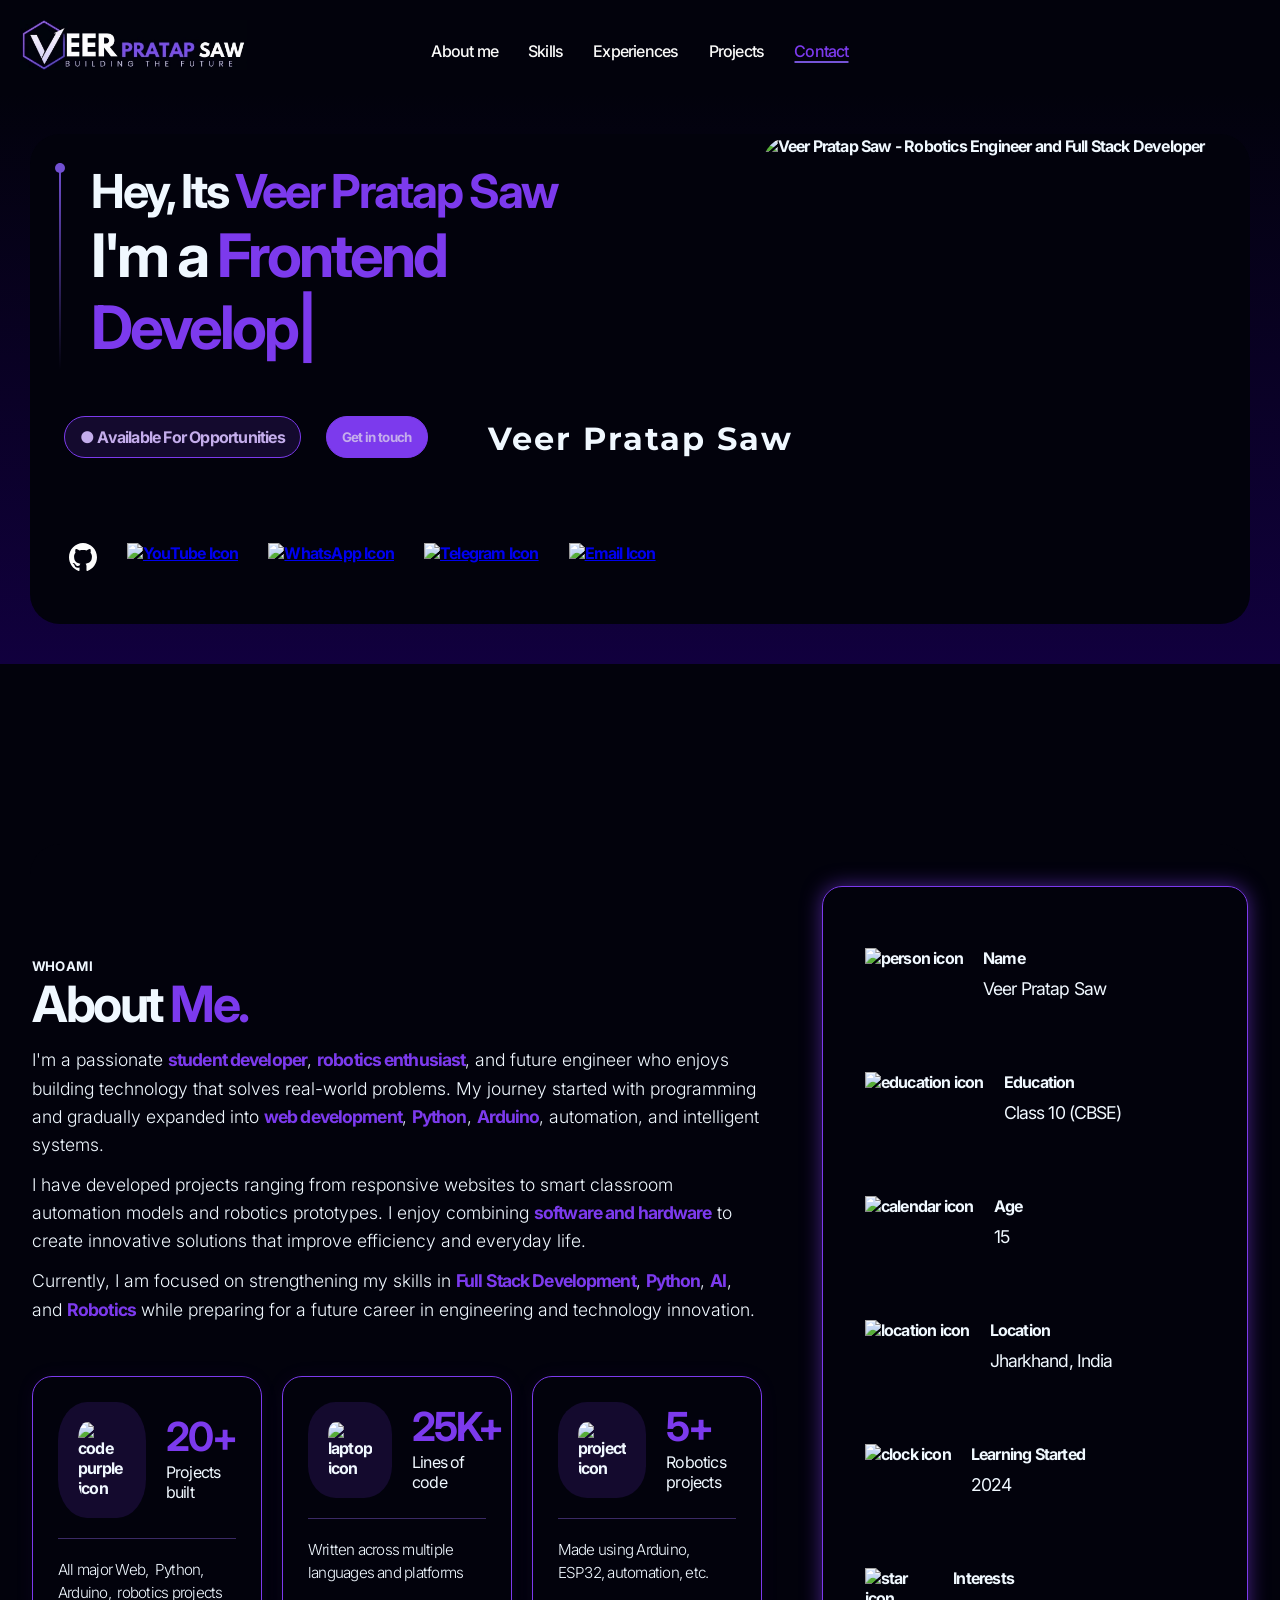
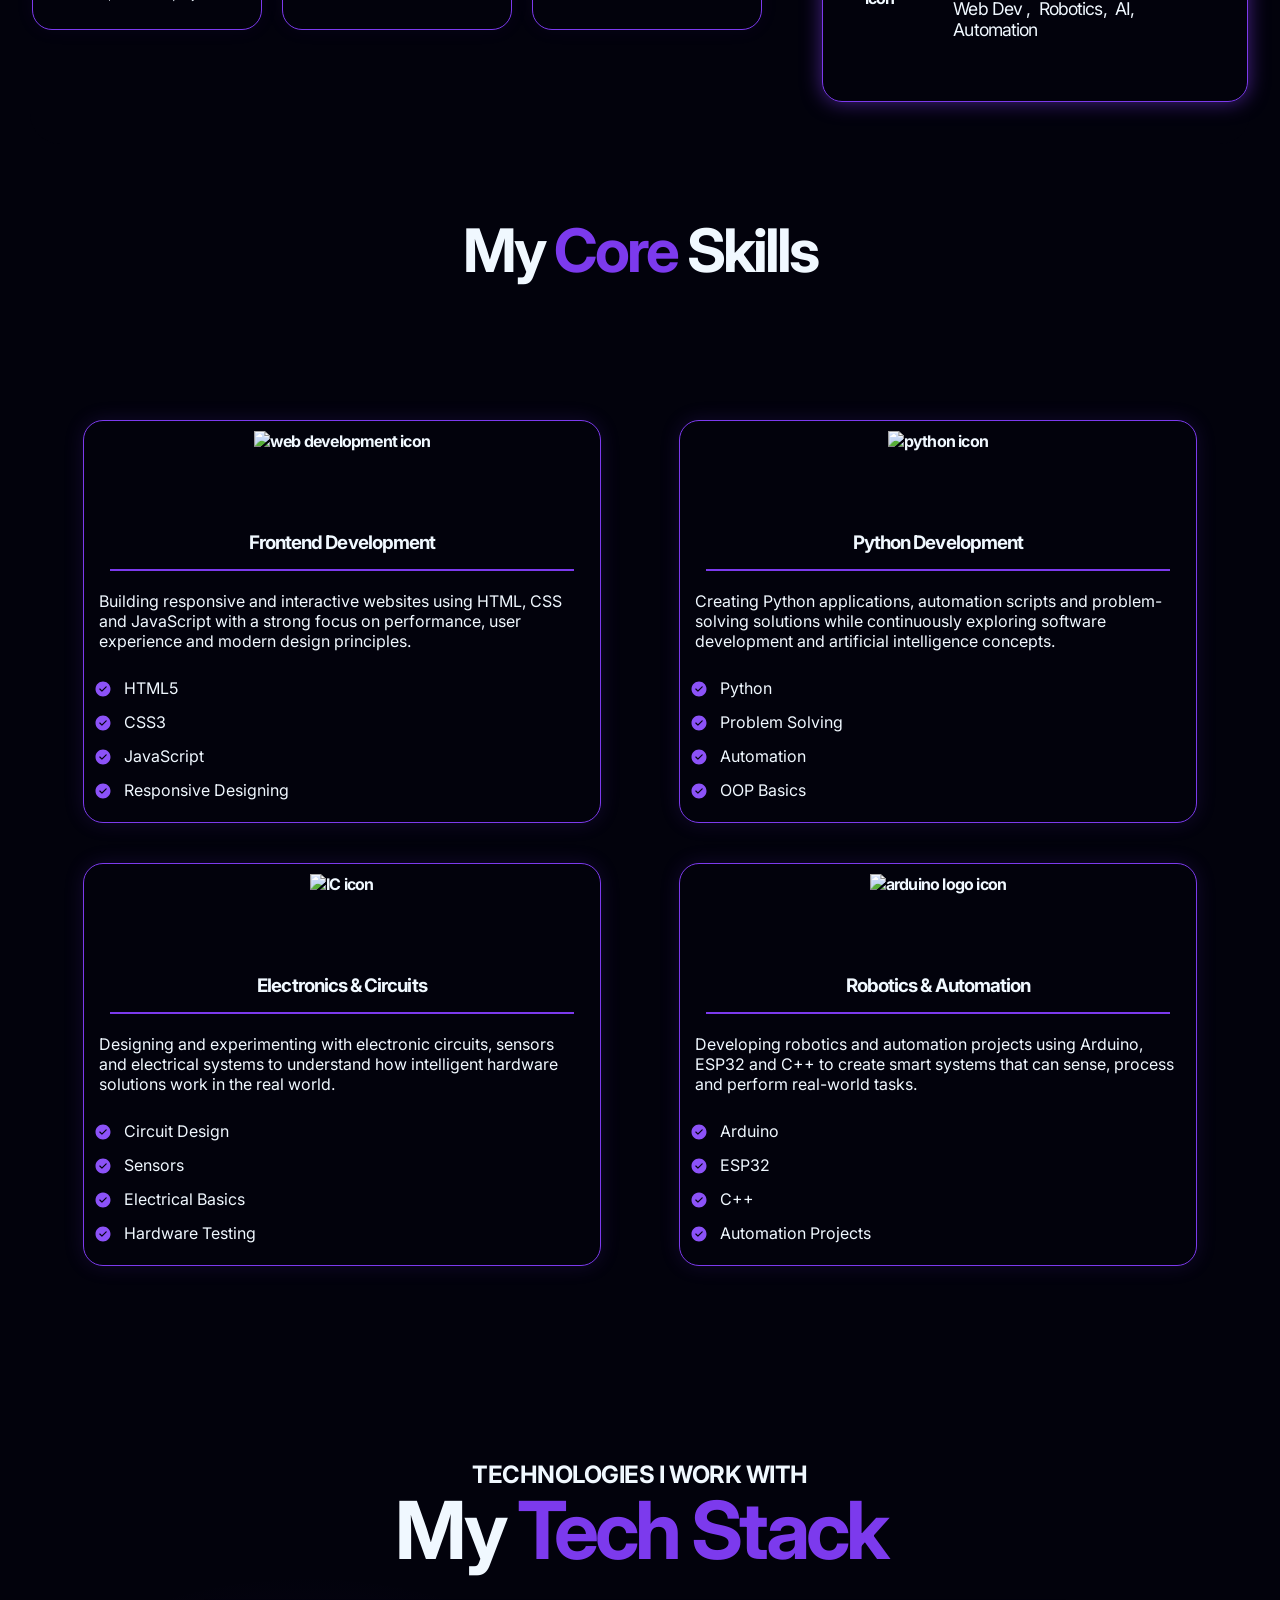
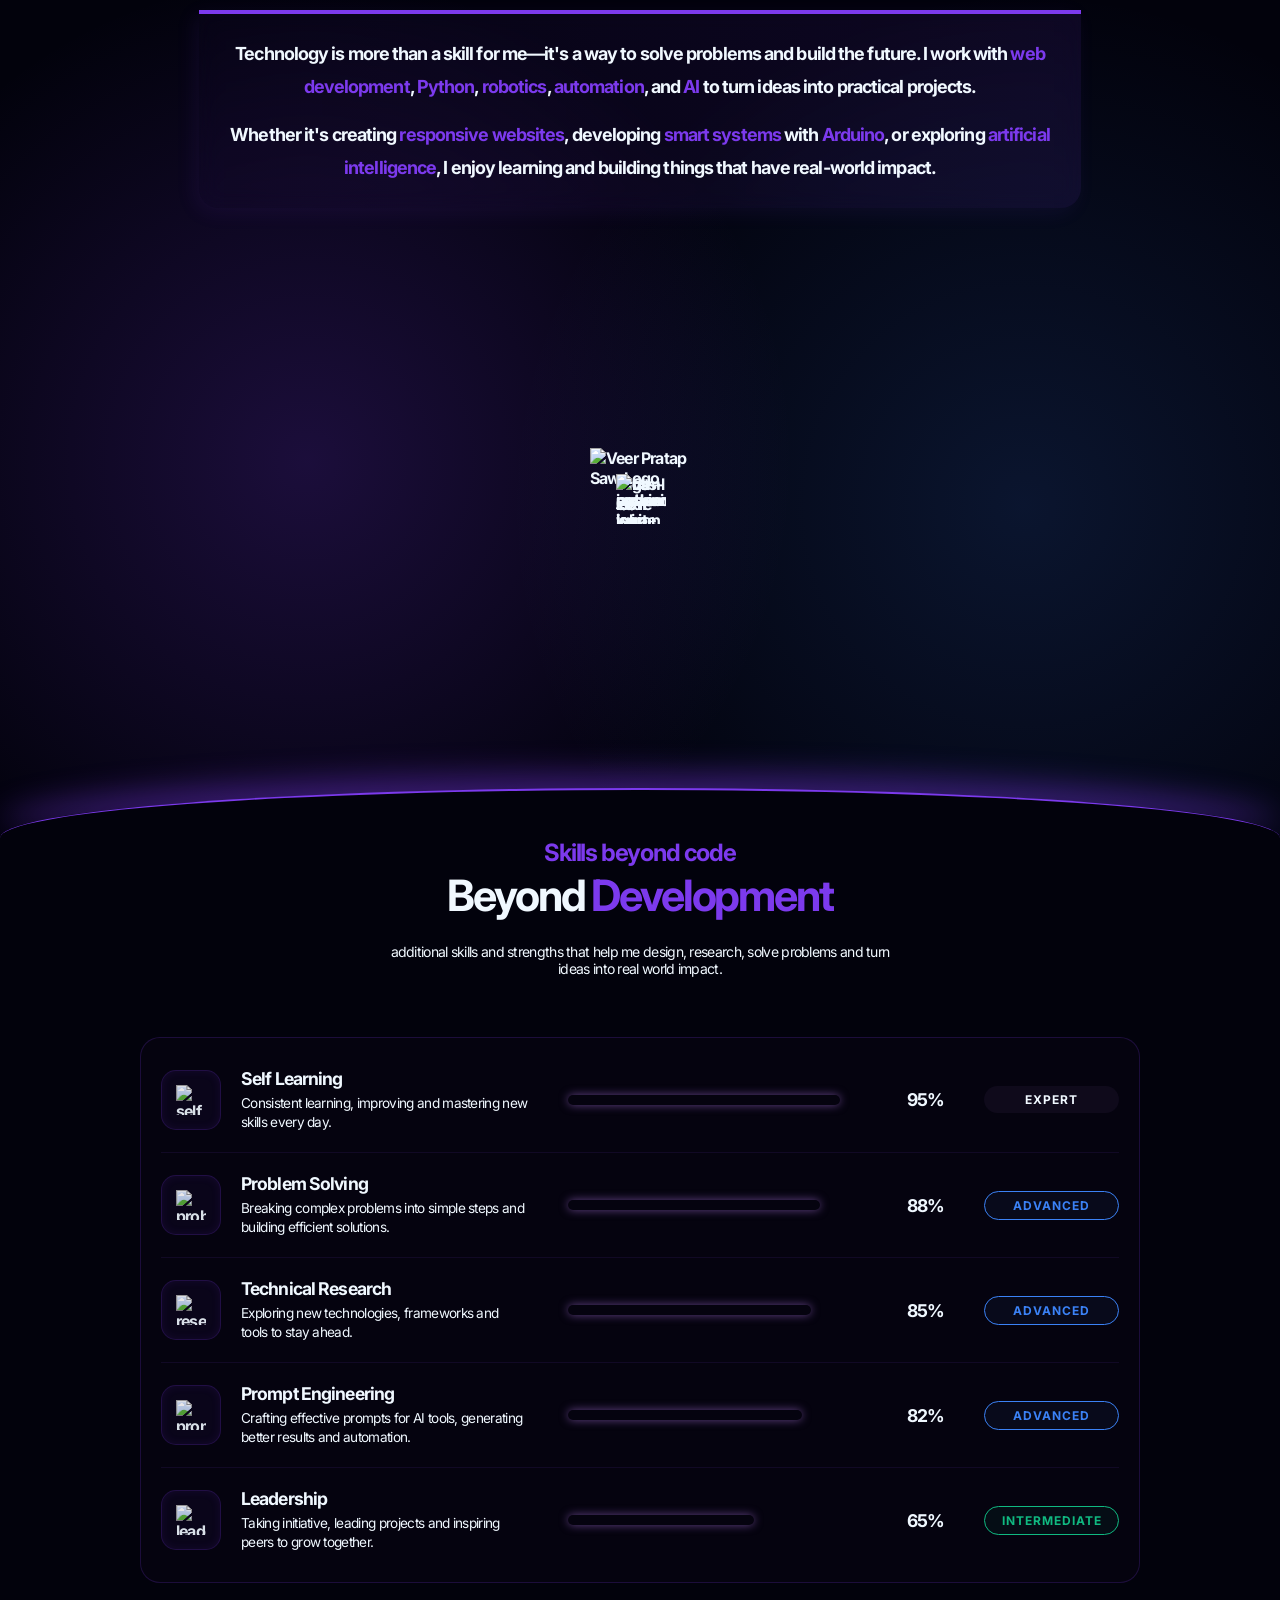
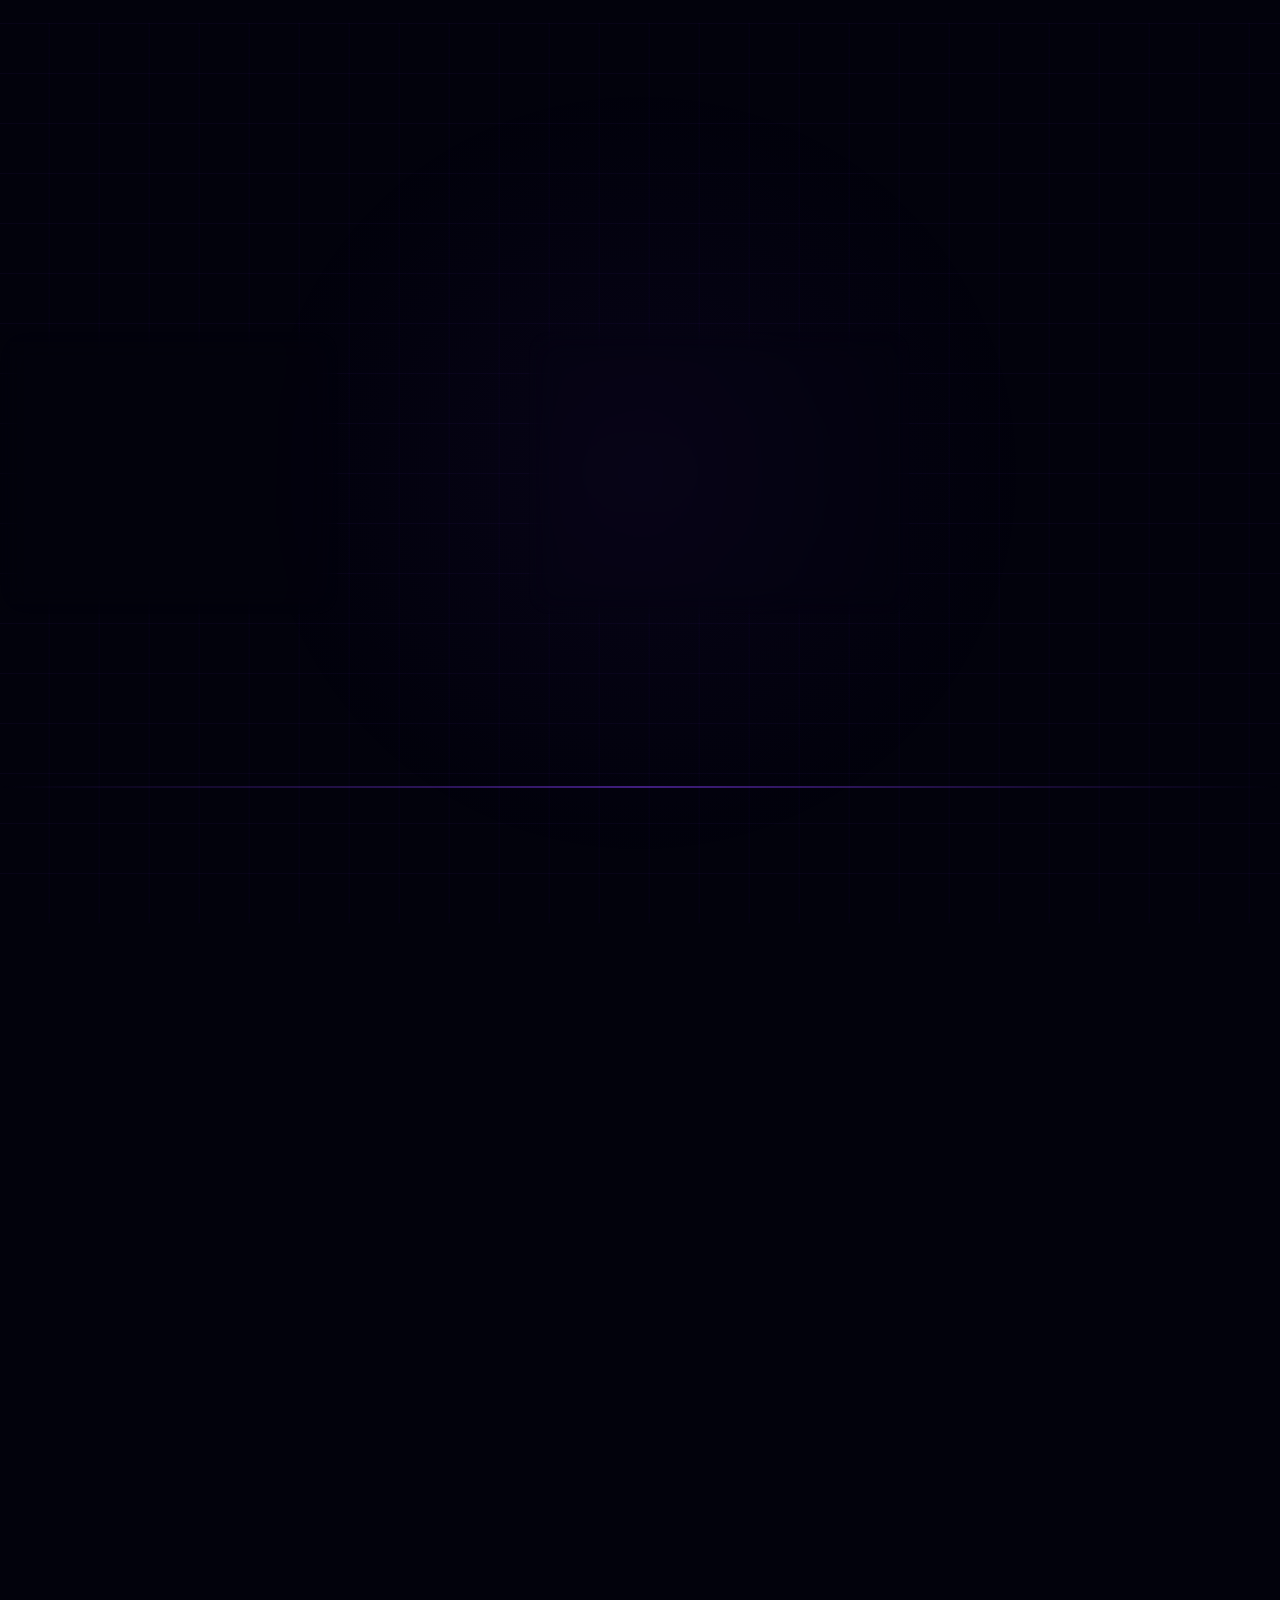
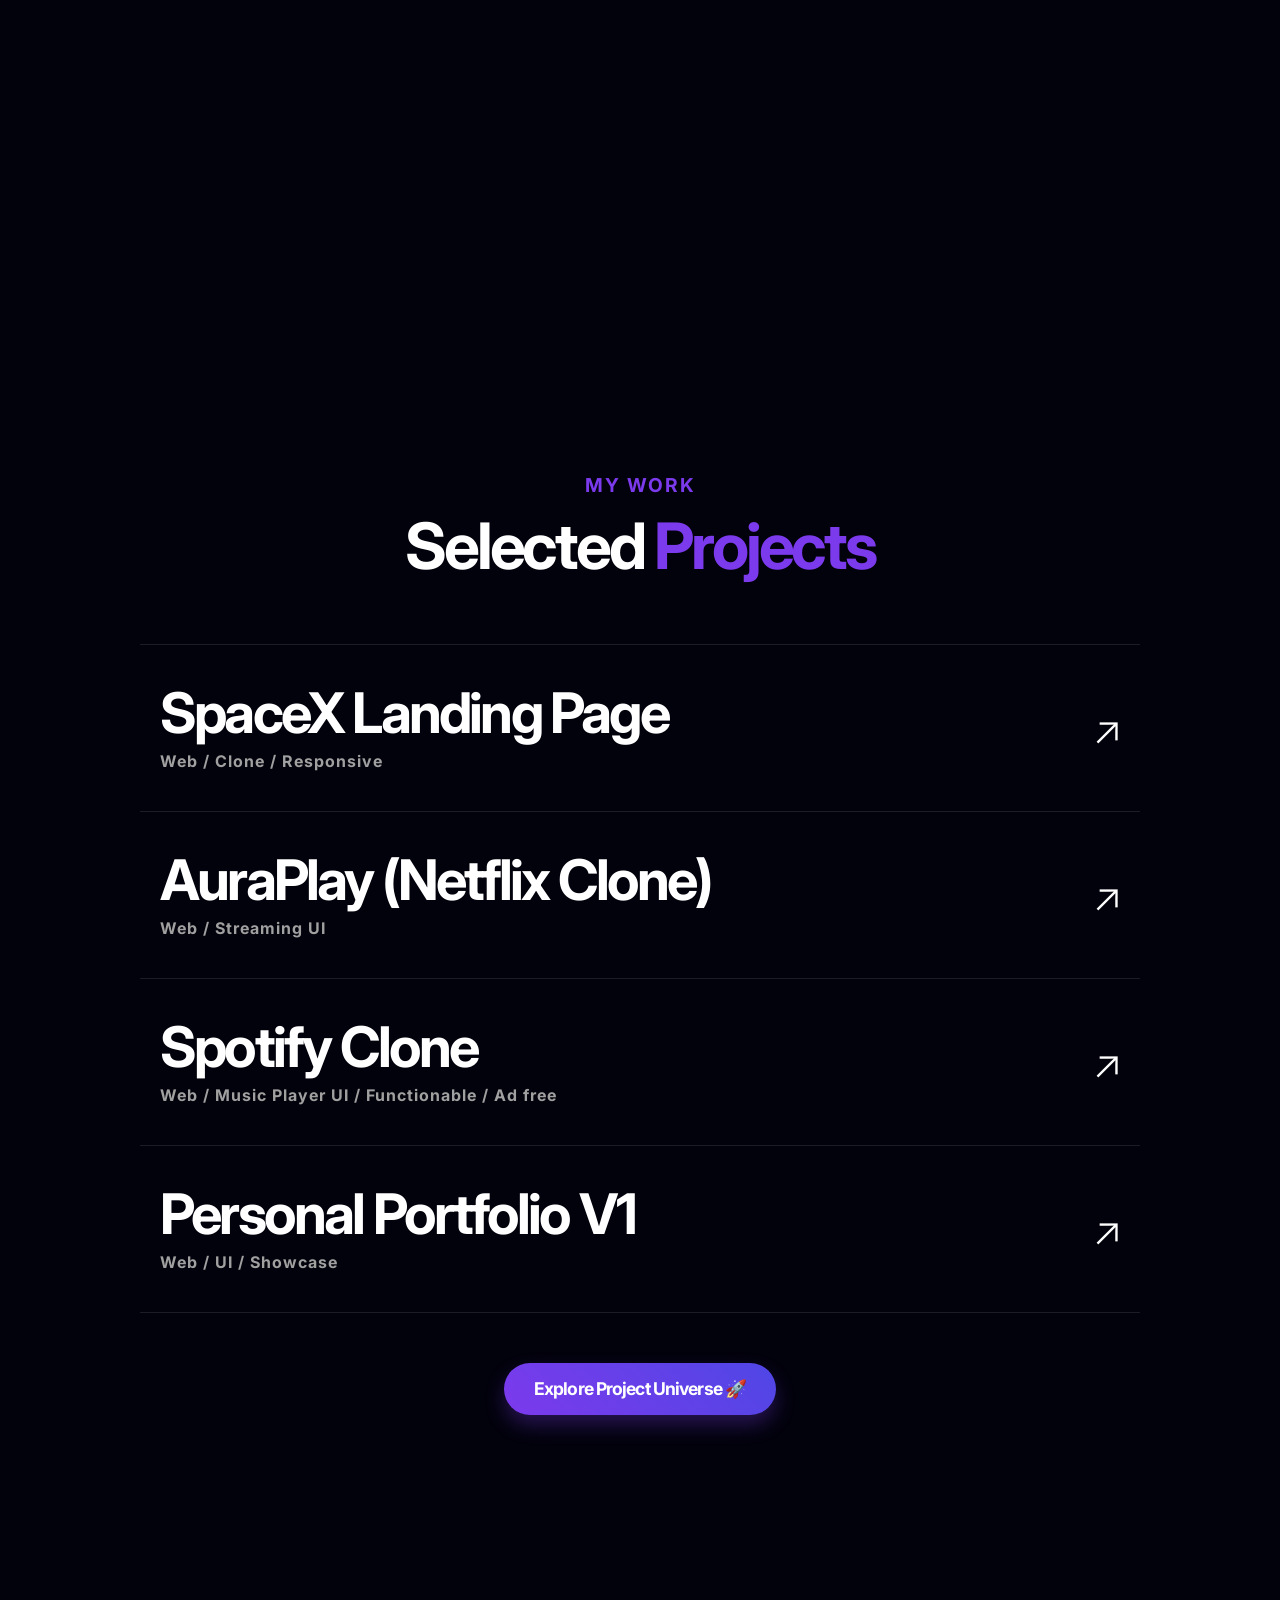
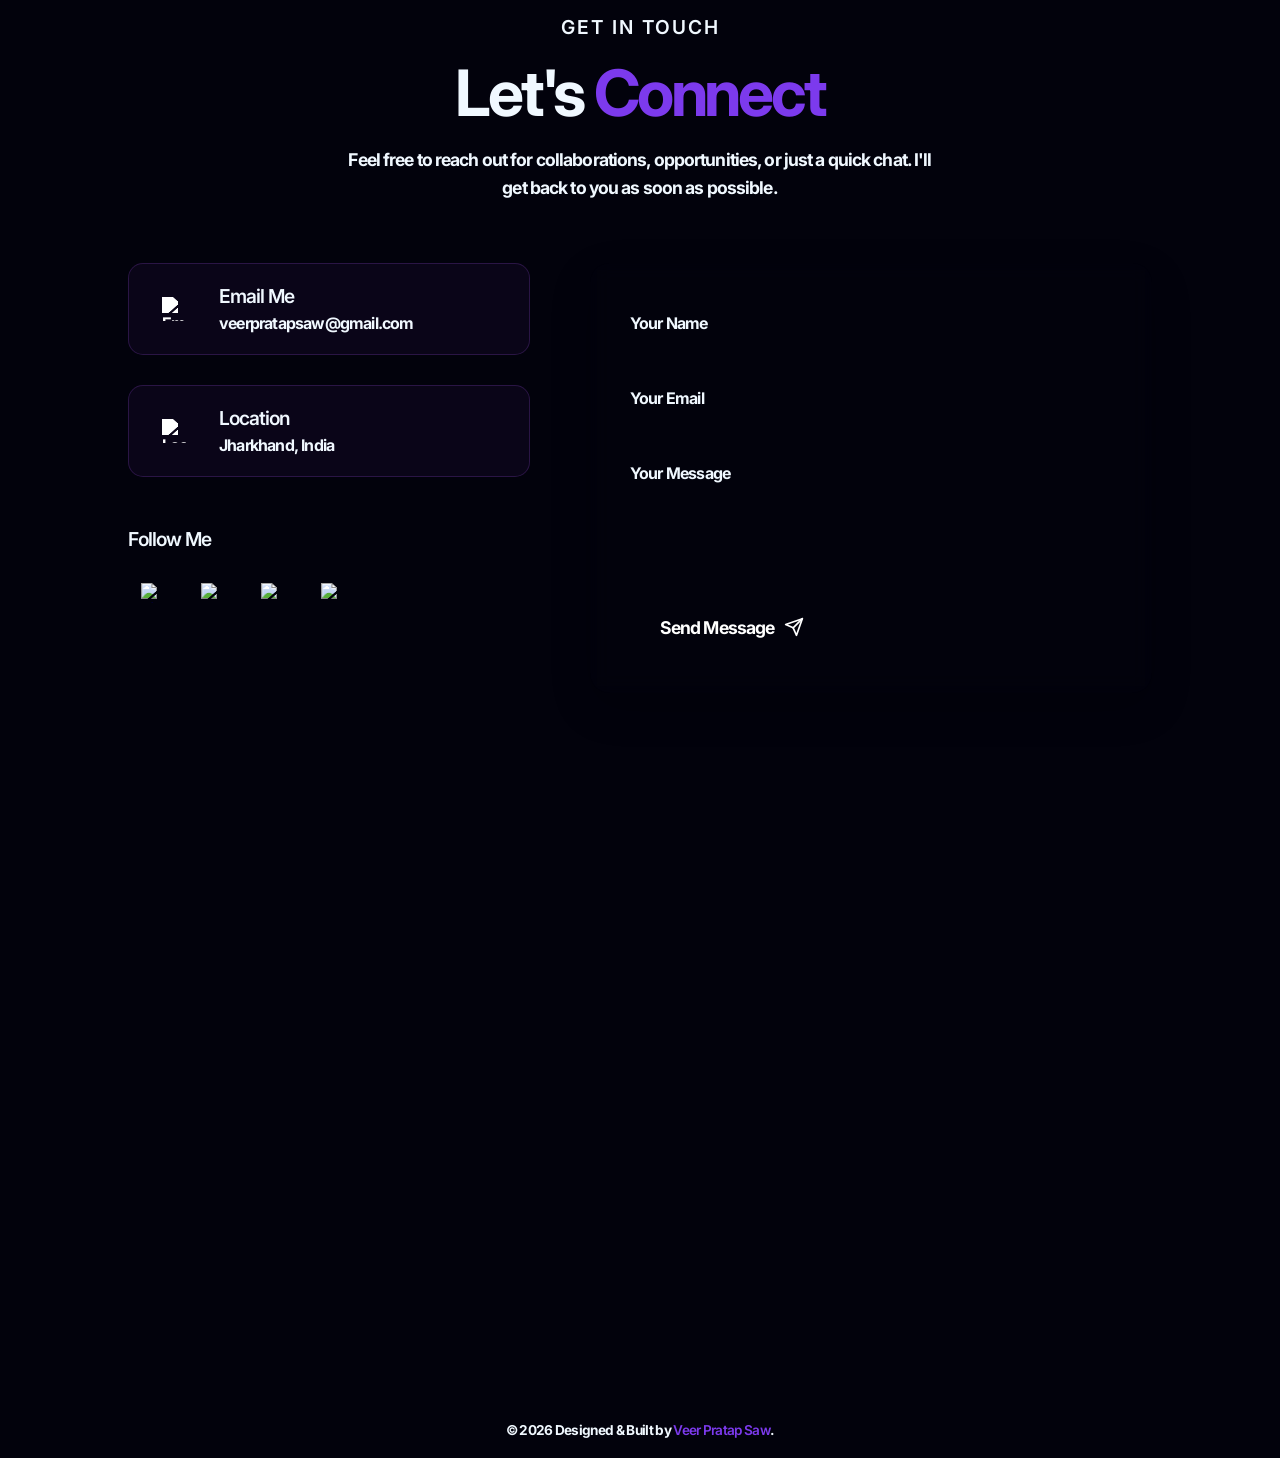
==== commit 32824411: "added universe animation with popup cards on it" ====
--- a/index.html
+++ b/index.html
@@ -1026,39 +1026,58 @@
   <div id="universe-modal" class="universe-modal-overlay hidden">
     <button id="close-universe" class="close-universe-btn" aria-label="Close Universe">&times;</button>
     <div id="universe-coords" class="universe-coords">X: 0 | Y: 0</div>
+    <button id="recenter-universe" class="recenter-btn" title="Return to Center">
+      <svg viewBox="0 0 24 24" width="24" height="24" stroke="currentColor" stroke-width="2" fill="none" stroke-linecap="round" stroke-linejoin="round">
+        <circle cx="12" cy="12" r="10"></circle>
+        <circle cx="12" cy="12" r="2"></circle>
+        <line x1="12" y1="2" x2="12" y2="6"></line>
+        <line x1="12" y1="18" x2="12" y2="22"></line>
+        <line x1="2" y1="12" x2="6" y2="12"></line>
+        <line x1="18" y1="12" x2="22" y2="12"></line>
+      </svg>
+    </button>
     <div id="universe-canvas" class="universe-canvas">
-      <!-- Dummy Project Cards Scattered -->
-      <div class="u-card" style="top: -200px; left: -400px;">
-        <h3>Arduino Smart Home</h3>
-        <p>IoT / C++</p>
-      </div>
-      <div class="u-card" style="top: 300px; left: 200px;">
-        <h3>AI Jarvis Assistant</h3>
-        <p>Python / NLP</p>
-      </div>
-      <div class="u-card" style="top: -50px; left: 800px;">
-        <h3>E-Commerce Platform</h3>
-        <p>MERN Stack</p>
-      </div>
-      <div class="u-card" style="top: 600px; left: -100px;">
-        <h3>Self-driving Rover</h3>
-        <p>Robotics / OpenCV</p>
-      </div>
-      <div class="u-card" style="top: -600px; left: 100px;">
-        <h3>Weather Dashboard</h3>
-        <p>React / API</p>
-      </div>
+      <!-- Projects will be dynamically injected here via JS -->
+
       <!-- Black Hole at Center -->
       <div id="black-hole" class="black-hole" style="top: 0px; left: 0px;">
         <div class="accretion-disk"></div>
         <div class="event-horizon"></div>
       </div>
     </div>
+    
+    <!-- The Hologram Data-Pad (Hidden by default) -->
+    <div id="hologram-modal" class="hologram-overlay hidden">
+      <div class="hologram-content">
+        <button id="close-hologram" class="close-hologram-btn">&times;</button>
+        <div class="hologram-layout">
+          <!-- Media Carousel (Left side) -->
+          <div class="hologram-media">
+            <!-- Images/Videos injected via JS -->
+            <div id="hologram-media-container" class="media-container"></div>
+          </div>
+          <!-- Project Data (Right side) -->
+          <div class="hologram-data">
+            <h2 id="hologram-title">Project Title</h2>
+            <p id="hologram-tech" class="tech-stack">Tech Stack</p>
+            <p id="hologram-desc" class="desc">Project description goes here...</p>
+            <a id="hologram-link" href="#" target="_blank" class="hologram-btn">View Source</a>
+          </div>
+        </div>
+      </div>
+    </div>
   </div>
 
   <script src="https://unpkg.com/easyqrcodejs@4.6.1/dist/easy.qrcode.min.js"></script>
   <script src="https://unpkg.com/lenis@1.1.13/dist/lenis.min.js"></script>
-  <script src="js/script.js"></script>
+  <script src="js/scroll-animations.js"></script>
+  <script src="js/navigation.js"></script>
+  <script src="js/typewriter.js"></script>
+  <script src="js/project-preview.js"></script>
+  <script src="js/contact.js"></script>
+  <script src="js/qr-modals.js"></script>
+  <script src="js/skills-modal.js"></script>
+  <script src="js/universe.js"></script>
   <script src="js/journey.js"></script>
 </body>
 
--- a/css/modal.css
+++ b/css/modal.css
@@ -273,6 +273,32 @@
   pointer-events: none;
 }
 
+.recenter-btn {
+  position: absolute;
+  bottom: 30px;
+  right: 30px;
+  background: rgba(20, 20, 40, 0.8);
+  border: 1px solid rgba(124, 58, 237, 0.5);
+  border-radius: 50%;
+  width: 50px;
+  height: 50px;
+  color: #fff;
+  display: flex;
+  justify-content: center;
+  align-items: center;
+  z-index: 100002;
+  backdrop-filter: blur(5px);
+  box-shadow: 0 0 15px rgba(124, 58, 237, 0.3);
+  cursor: pointer;
+  transition: transform 0.3s, background 0.3s, box-shadow 0.3s;
+}
+
+.recenter-btn:hover {
+  transform: scale(1.1);
+  background: rgba(124, 58, 237, 0.8);
+  box-shadow: 0 0 25px rgba(124, 58, 237, 0.6);
+}
+
 .u-card {
   position: absolute;
   width: 250px;
@@ -285,9 +311,16 @@
   color: #fff;
   text-align: center;
   box-shadow: 0 0 20px rgba(124, 58, 237, 0.2);
-  pointer-events: none; /* Let drag events pass through */
+  pointer-events: auto; /* Let clicks register */
+  cursor: pointer;
   transform: translate(-50%, -50%) scale(0); /* Center and hide initially */
   opacity: 0;
+  transition: border-color 0.3s, box-shadow 0.3s;
+}
+
+.u-card:hover {
+  border-color: rgba(168, 85, 247, 0.8);
+  box-shadow: 0 0 30px rgba(124, 58, 237, 0.5);
 }
 
 .u-card.visible {
@@ -368,3 +401,143 @@
   color: #aaa;
 }
 
+/* --- Hologram Data-Pad --- */
+.hologram-overlay {
+  position: absolute; /* Relative to universe-modal */
+  top: 0; left: 0; width: 100vw; height: 100vh;
+  display: flex;
+  justify-content: center;
+  align-items: center;
+  z-index: 100005;
+  background: rgba(0, 0, 0, 0.85); /* Dark black translucent */
+  opacity: 1;
+  visibility: visible;
+  transition: opacity 0.4s ease, visibility 0.4s;
+}
+
+.hologram-overlay.hidden {
+  opacity: 0; 
+  visibility: hidden;
+}
+
+.hologram-content {
+  width: 80%;
+  max-width: 1000px;
+  background: rgba(15, 23, 42, 0.8);
+  border: 1px solid rgba(124, 58, 237, 0.5);
+  border-radius: 20px;
+  box-shadow: 0 0 40px rgba(124, 58, 237, 0.4);
+  padding: 40px;
+  position: relative;
+  transform: scale(0.9);
+  transition: transform 0.4s cubic-bezier(0.175, 0.885, 0.32, 1.275);
+}
+
+.hologram-overlay:not(.hidden) .hologram-content {
+  transform: scale(1);
+}
+
+.hologram-layout {
+  display: flex;
+  gap: 40px;
+  color: white;
+}
+
+.hologram-media {
+  flex: 1;
+  border-radius: 12px;
+  overflow: hidden;
+  background: #000;
+  display: flex;
+  justify-content: center;
+  align-items: center;
+  min-height: 300px;
+  border: 1px solid rgba(255, 255, 255, 0.1);
+}
+
+.hologram-media img, .hologram-media video {
+  width: 100%;
+  height: 100%;
+  object-fit: cover;
+}
+
+.hologram-data {
+  flex: 1;
+  display: flex;
+  flex-direction: column;
+  justify-content: center;
+}
+
+.hologram-data h2 {
+  color: #c4adeb;
+  font-size: 2.5rem;
+  margin-top: 0;
+  margin-bottom: 10px;
+  font-family: 'Montserrat', sans-serif;
+}
+
+.hologram-data .tech-stack {
+  color: #7c3aed;
+  font-weight: 600;
+  font-size: 1.1rem;
+  margin-bottom: 20px;
+}
+
+.hologram-data .desc {
+  color: #cbd5e1;
+  line-height: 1.6;
+  margin-bottom: 30px;
+  font-size: 1.05rem;
+}
+
+.hologram-btn {
+  background: linear-gradient(45deg, #7c3aed, #4f46e5);
+  color: white;
+  padding: 12px 24px;
+  text-decoration: none;
+  border-radius: 30px;
+  font-weight: bold;
+  text-align: center;
+  width: fit-content;
+  transition: transform 0.3s ease, box-shadow 0.3s ease;
+}
+
+.hologram-btn:hover {
+  transform: translateY(-3px);
+  box-shadow: 0 10px 20px rgba(124, 58, 237, 0.4);
+}
+
+.close-hologram-btn {
+  position: absolute;
+  top: 15px;
+  right: 20px;
+  font-size: 2rem;
+  color: #cbd5e1;
+  background: none;
+  border: none;
+  cursor: pointer;
+  transition: color 0.3s, transform 0.3s;
+  line-height: 1;
+}
+
+.close-hologram-btn:hover {
+  color: #7c3aed;
+  transform: scale(1.1);
+}
+
+/* Mobile Responsiveness for Hologram */
+@media (max-width: 768px) {
+  .hologram-layout {
+    flex-direction: column;
+    gap: 20px;
+  }
+  .hologram-content {
+    width: 90%;
+    padding: 30px 20px;
+    max-height: 90vh;
+    overflow-y: auto;
+  }
+  .hologram-data h2 {
+    font-size: 1.8rem;
+  }
+}
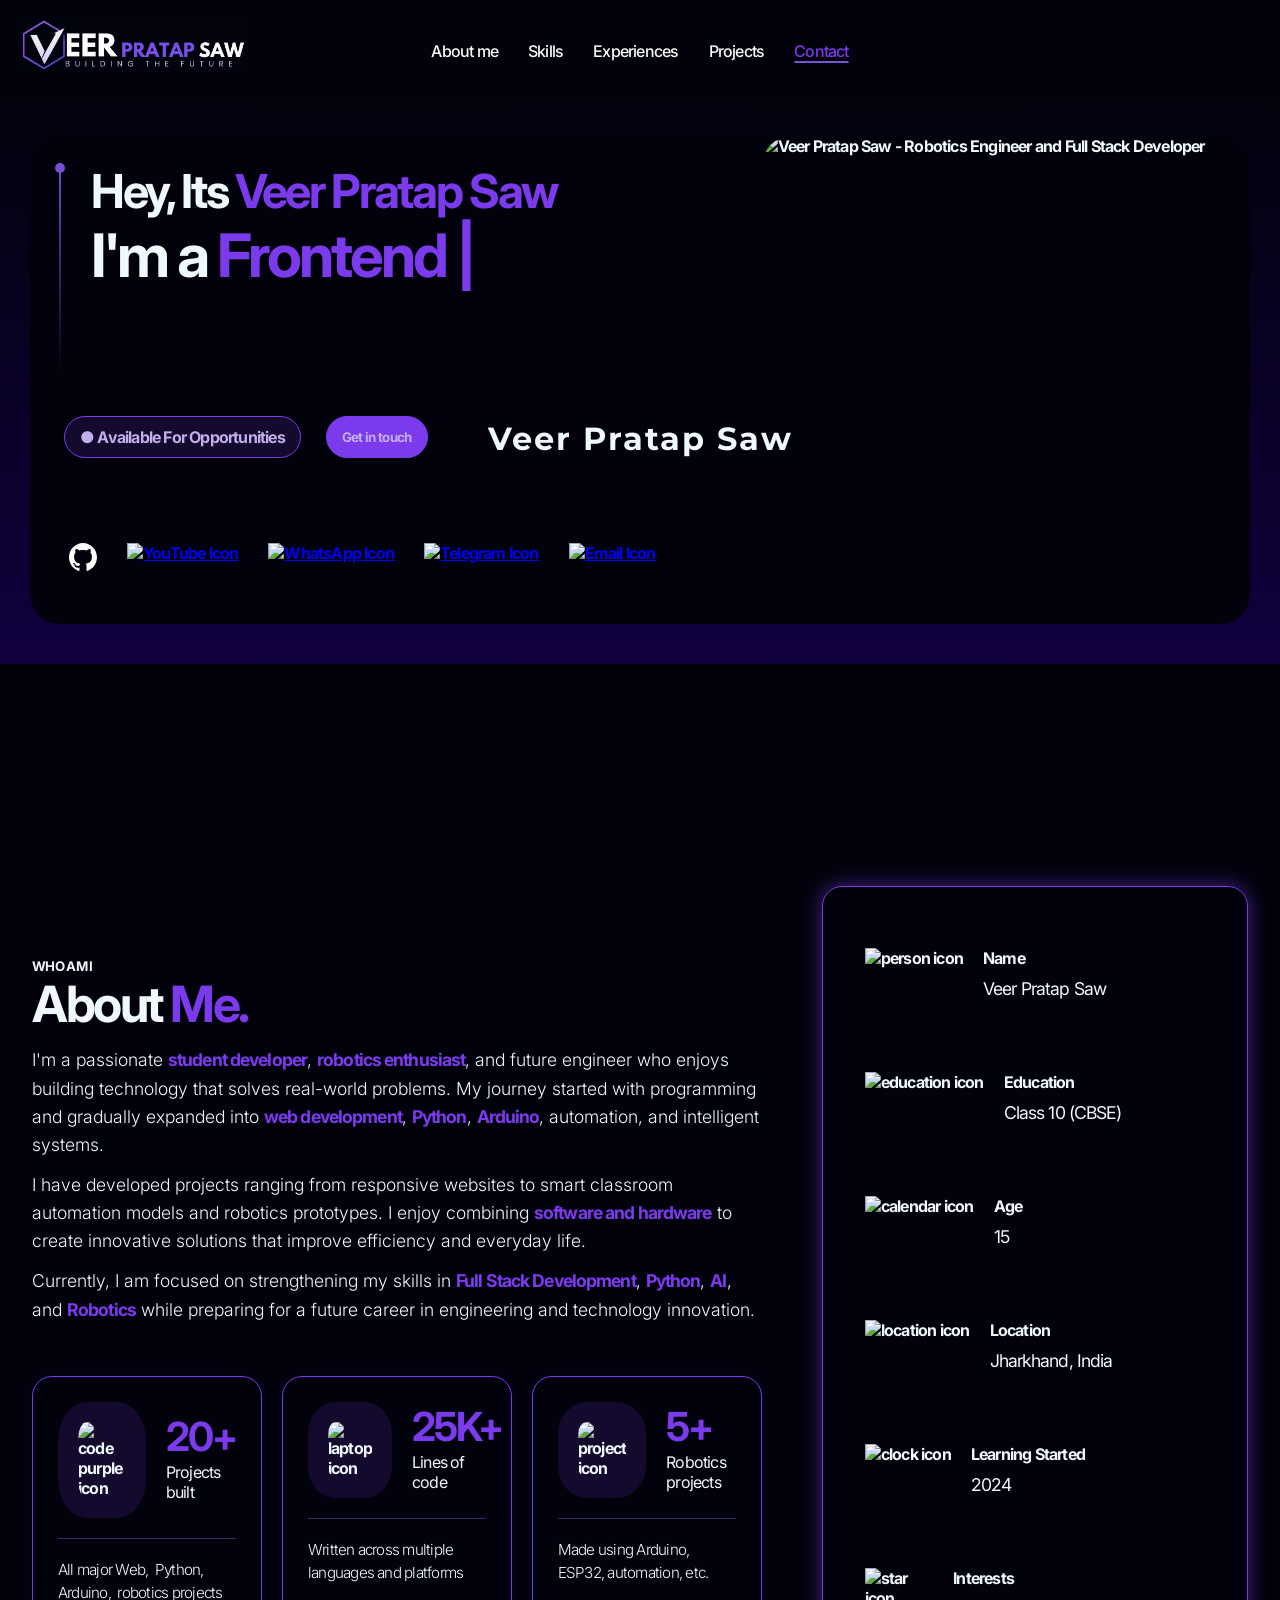
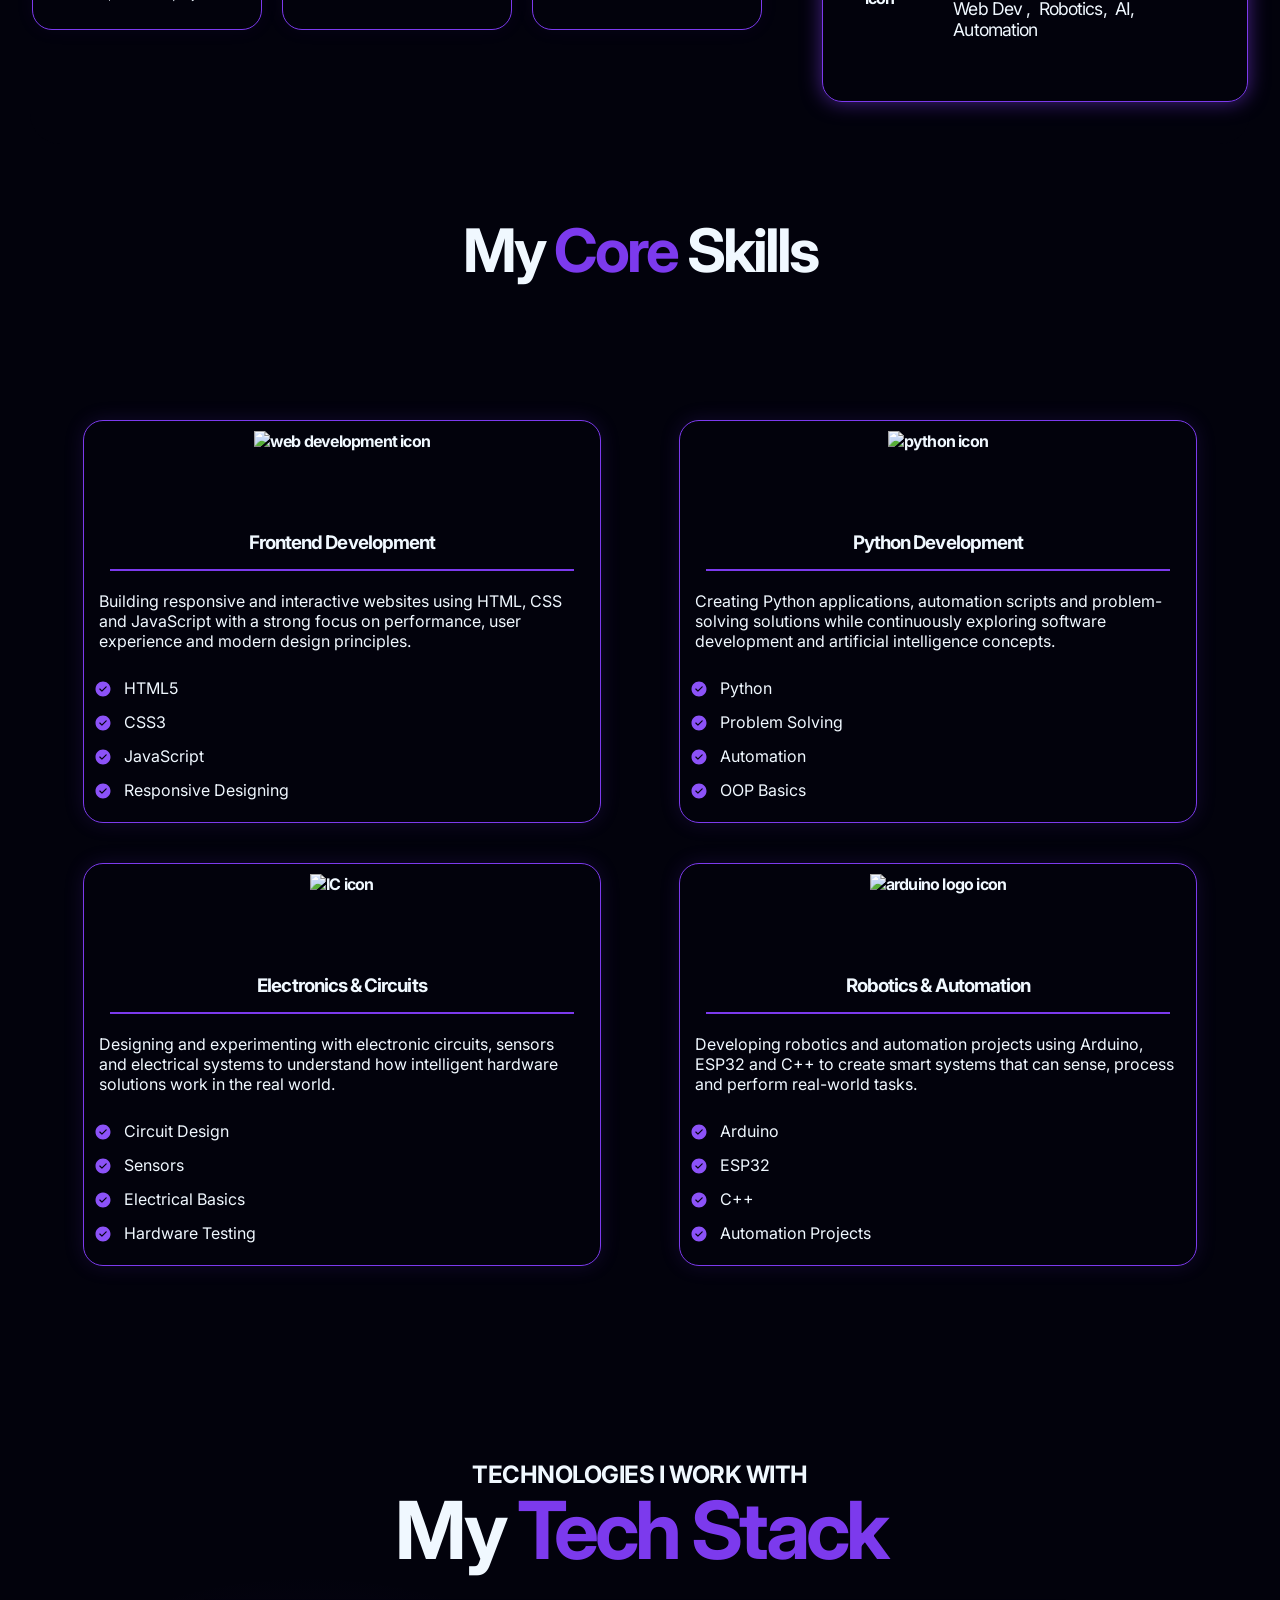
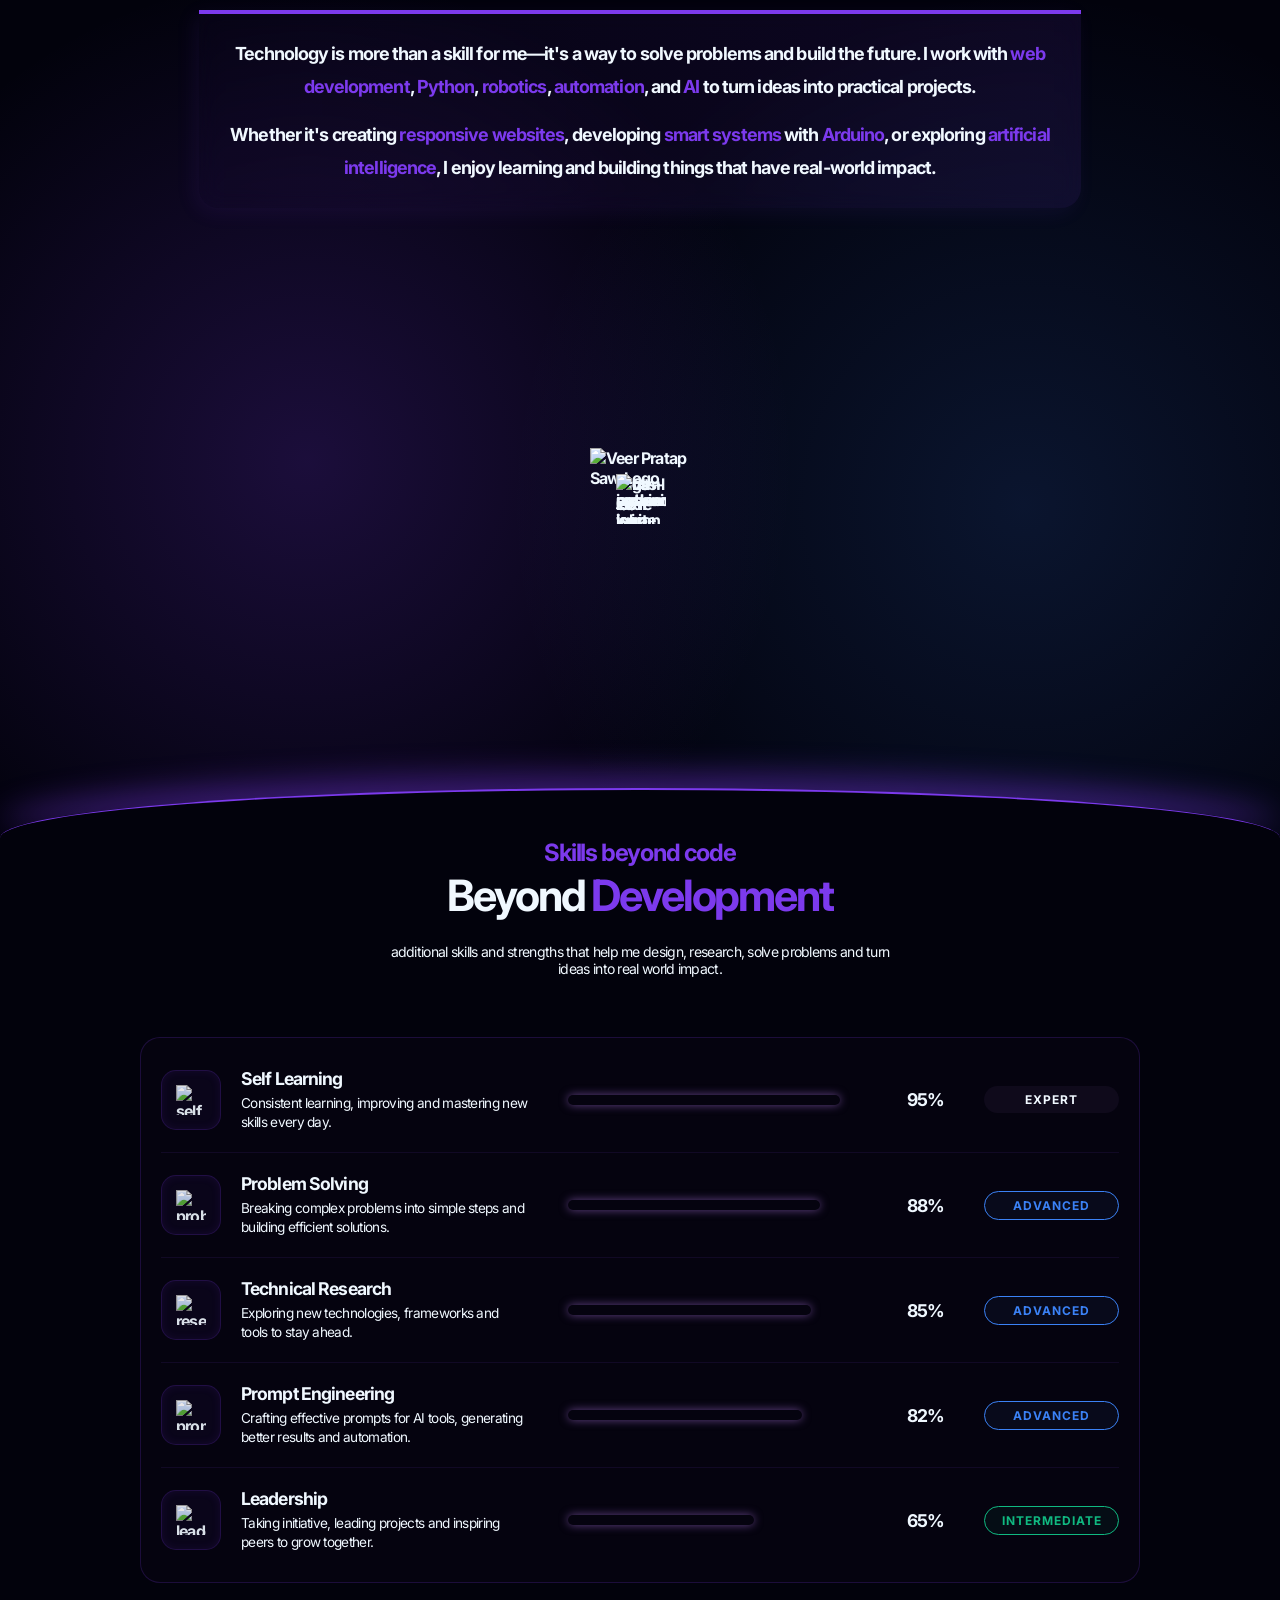
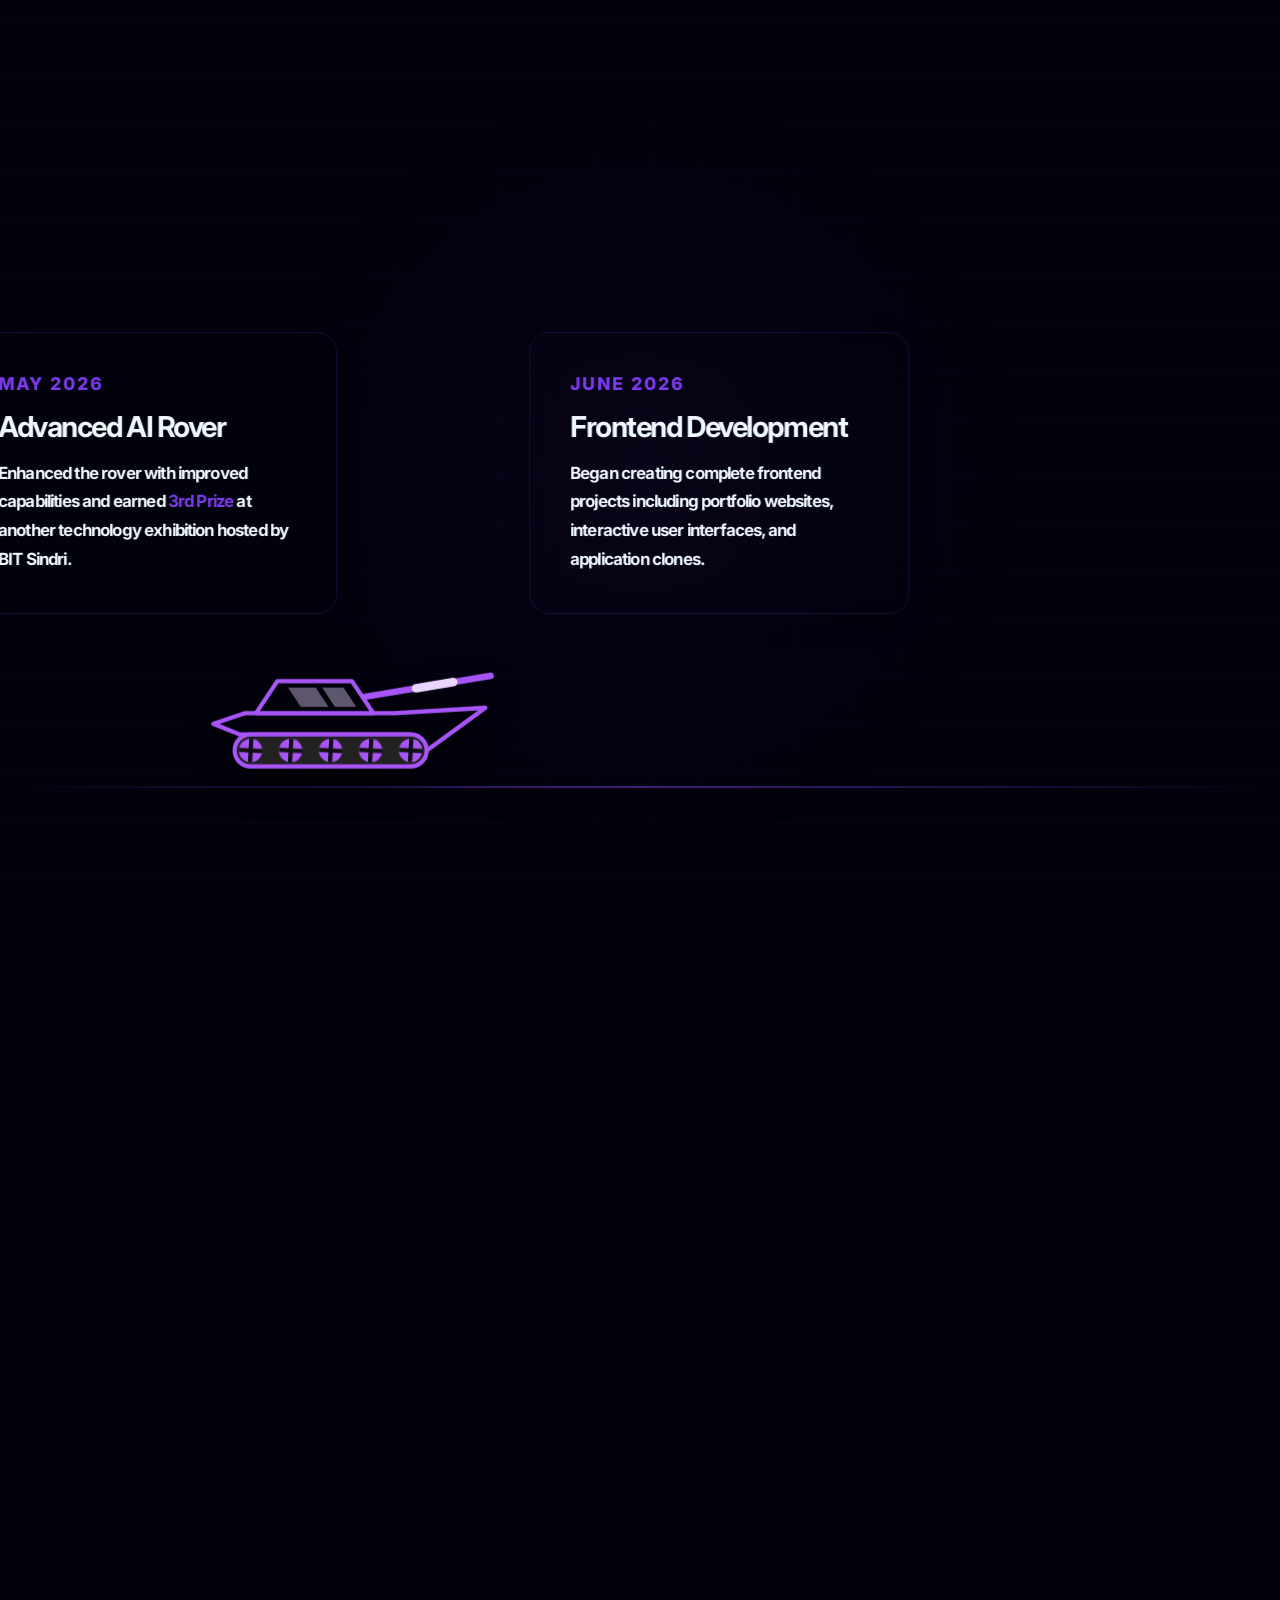
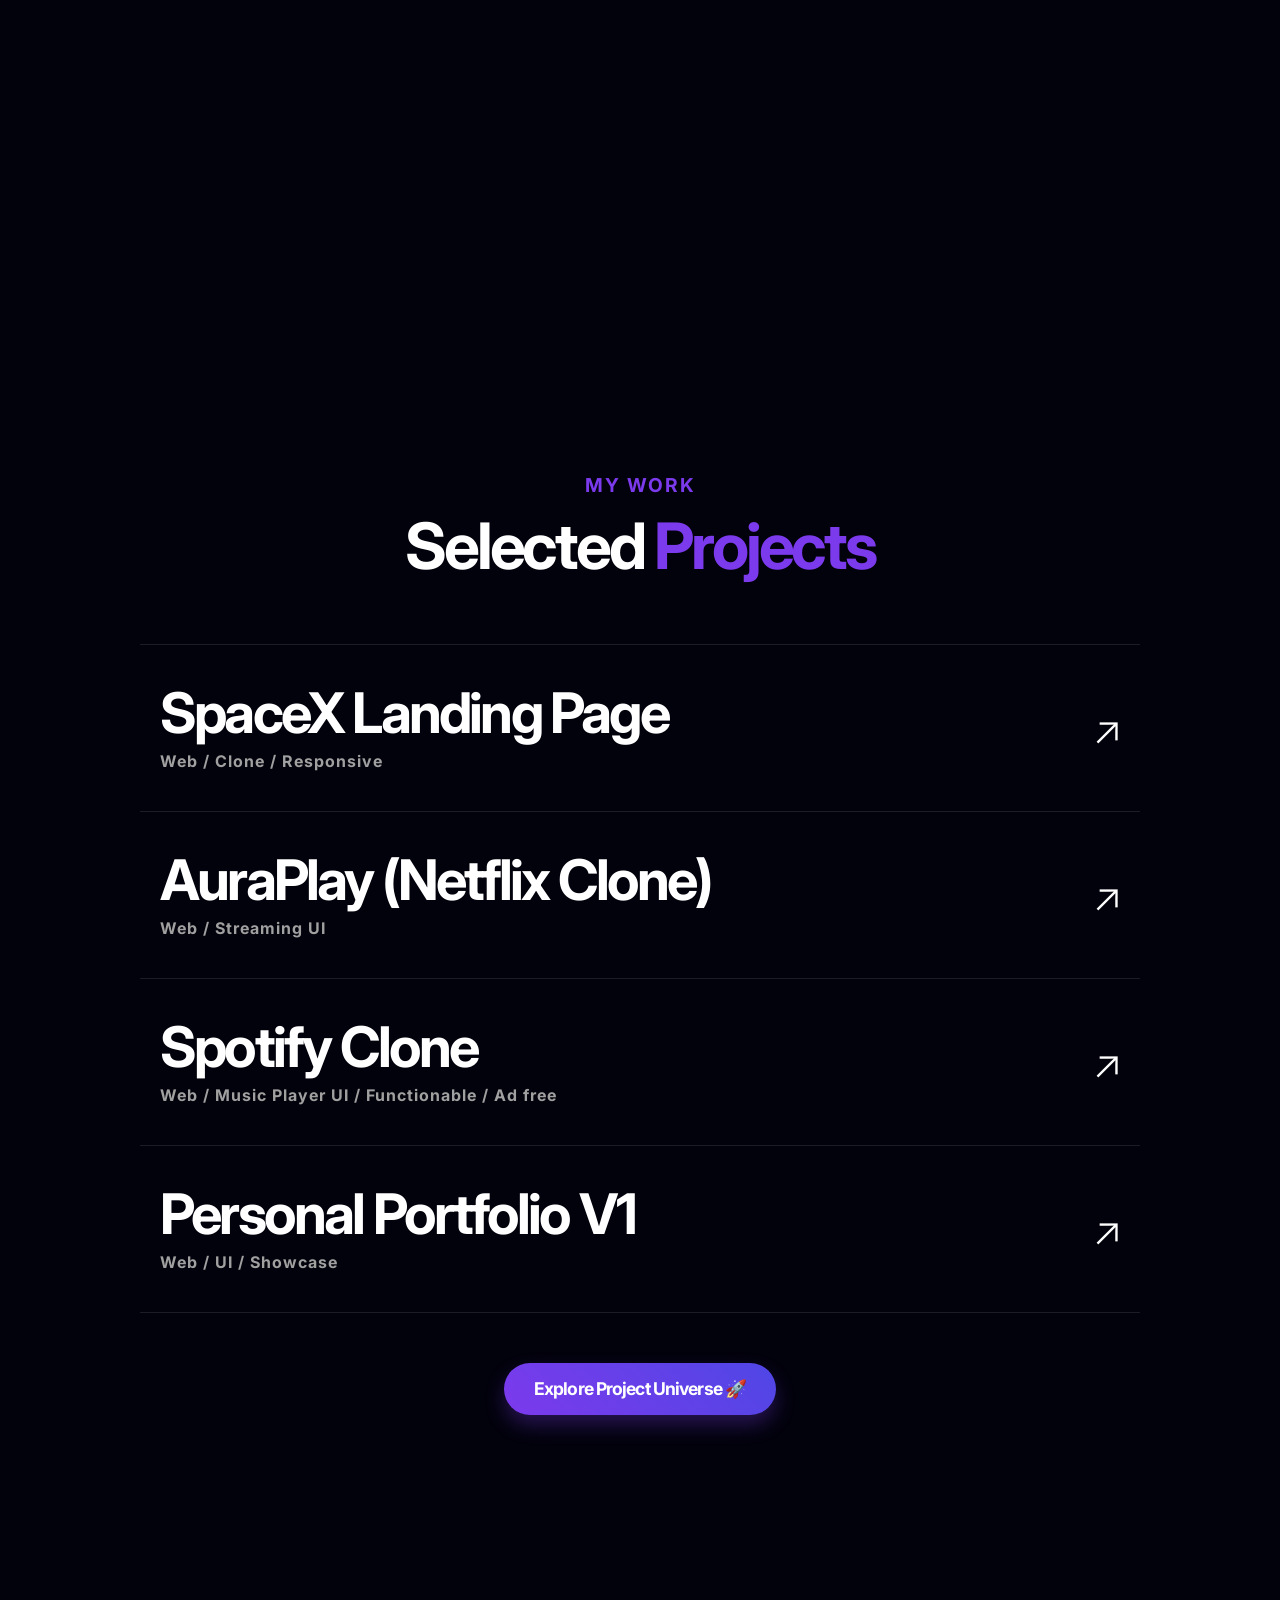
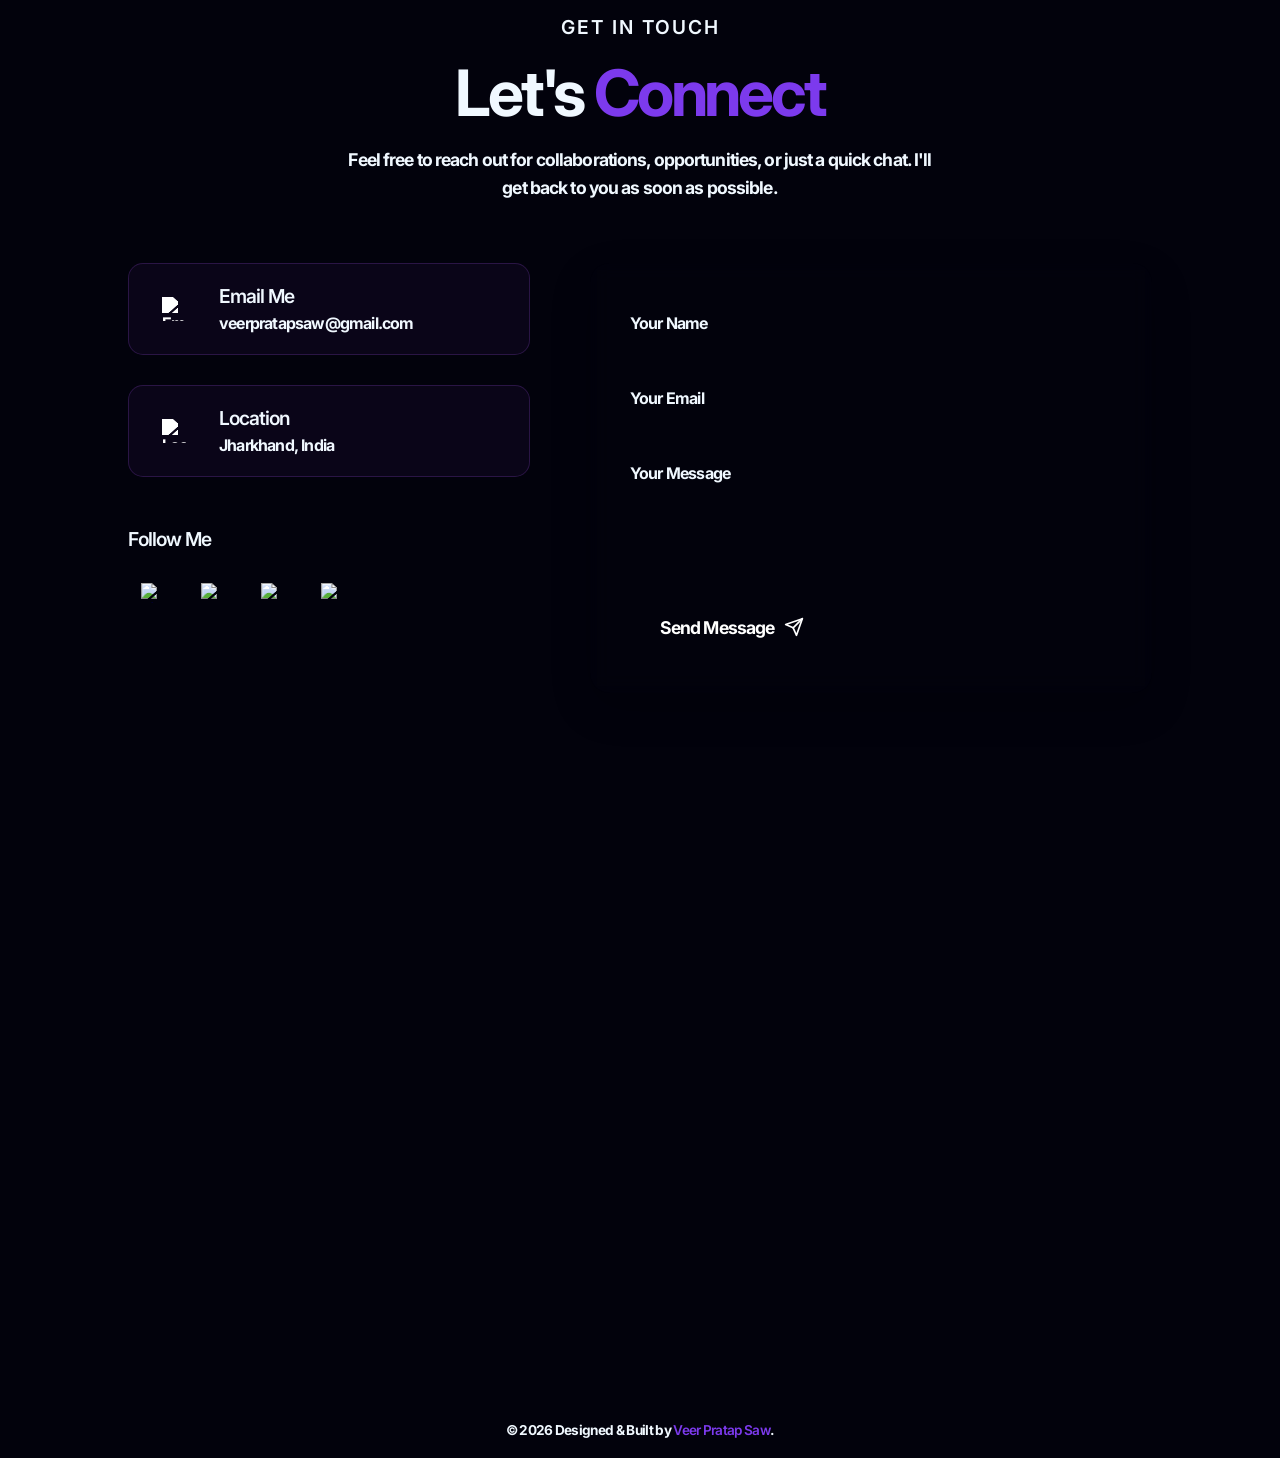
==== commit 8d0bd33f: "Refactor: Modularize codebase, add coming soon page, and cleanup unused files" ====
--- a/index.html
+++ b/index.html
@@ -15,14 +15,14 @@
   <meta property="og:url" content="https://veerpratapsaw.vercel.app/" />
   <meta property="og:title" content="Veer Pratap Saw | Full Stack Developer" />
   <meta property="og:description" content="Portfolio of Veer Pratap Saw, a passionate student developer specializing in Full Stack Web Development, Python, and Robotics." />
-  <meta property="og:image" content="https://veerpratapsaw.vercel.app/assets/images/portfolio_v1.webp" />
+  <meta property="og:image" content="https://veerpratapsaw.vercel.app/assets/project_images/software/portfolio_v1.webp" />
 
   <!-- Twitter -->
   <meta property="twitter:card" content="summary_large_image" />
   <meta property="twitter:url" content="https://veerpratapsaw.vercel.app/" />
   <meta property="twitter:title" content="Veer Pratap Saw | Full Stack Developer" />
   <meta property="twitter:description" content="Portfolio of Veer Pratap Saw, a passionate student developer specializing in Full Stack Web Development, Python, and Robotics." />
-  <meta property="twitter:image" content="https://veerpratapsaw.vercel.app/assets/images/portfolio_v1.webp" />
+  <meta property="twitter:image" content="https://veerpratapsaw.vercel.app/assets/project_images/software/portfolio_v1.webp" />
   <!-- Structured Data (JSON-LD) -->
   <script type="application/ld+json">
     {
@@ -30,7 +30,7 @@
       "@type": "Person",
       "name": "Veer Pratap Saw",
       "url": "https://veerpratapsaw.vercel.app/",
-      "image": "https://veerpratapsaw.vercel.app/assets/images/portfolio_v1.webp",
+      "image": "https://veerpratapsaw.vercel.app/assets/project_images/software/portfolio_v1.webp",
       "jobTitle": "Full Stack Developer & Robotics Engineer",
       "sameAs": [
         "https://github.com/veerpratapsaw-code",
@@ -45,10 +45,10 @@
   <link rel="preconnect" href="https://fonts.googleapis.com">
   <link rel="preconnect" href="https://fonts.gstatic.com" crossorigin>
   <link href="https://fonts.googleapis.com/css2?family=Chelsea+Market&family=Google+Sans+Flex:opsz,wght@6..144,1..1000&family=Inter:ital,opsz,wght@0,14..32,100..900;1,14..32,100..900&family=Montserrat:ital,wght@0,100..900;1,100..900&display=swap" rel="stylesheet">
-  <link rel="preload" as="image" href="assets/images/SpaceX landing Page clone.webp">
-  <link rel="preload" as="image" href="assets/images/Netflix-clone.webp">
-  <link rel="preload" as="image" href="assets/images/Spotify clone.webp">
-  <link rel="preload" as="image" href="assets/images/portfolio_v1.webp">
+  <link rel="preload" as="image" href="assets/project_images/software/spacex.webp">
+  <link rel="preload" as="image" href="assets/project_images/software/netflix.webp">
+  <link rel="preload" as="image" href="assets/project_images/software/spotify.webp">
+  <link rel="preload" as="image" href="assets/project_images/software/portfolio_v1.webp">
   <link rel="stylesheet" href="css/hero.css" />
   <link rel="stylesheet" href="css/about.css" />
   <link rel="stylesheet" href="css/skills.css" />
@@ -61,8 +61,12 @@
   <link rel="stylesheet" href="css/responsive.css" />
   <link rel="stylesheet" href="css/contextmenu.css" />
   <link rel="stylesheet" href="css/loader.css" />
-  <link rel="stylesheet" href="css/modal.css" />
-  <link rel="icon" type="image/png" href="assets/images/favicon.webp" />
+  <link rel="stylesheet" href="css/skills-modal.css" />
+  <link rel="stylesheet" href="css/universe-core.css" />
+  <link rel="stylesheet" href="css/universe-cards.css" />
+  <link rel="stylesheet" href="css/universe-hologram.css" />
+  <link rel="stylesheet" href="css/universe-radar.css" />
+  <link rel="icon" type="image/png" href="assets/logo_images/favicon.webp" />
 </head>
 
 <body class="no-scroll">
@@ -76,7 +80,7 @@
 
   <header class="header">
     <div class="top_logo">
-      <img src="assets/images/logo L.webp" alt="Veer Pratap Saw - Custom Logo" />
+      <img src="assets/logo_images/logo L.webp" alt="Veer Pratap Saw - Custom Logo" />
     </div>
 
     <button class="hamburger" id="hamburgerMenu" aria-label="Toggle Navigation Menu">
@@ -157,7 +161,7 @@
       </section>
 
       <section class="right">
-        <img data-src="assets/images/hero section image.webp" alt="Veer Pratap Saw - Robotics Engineer and Full Stack Developer" width="600" height="600" />
+        <img data-src="assets/logo_images/hero section image.webp" alt="Veer Pratap Saw - Robotics Engineer and Full Stack Developer" width="600" height="600" />
       </section>
     </section>
   </div>
@@ -462,7 +466,7 @@
     <section class="techStack">
       <div class="orbit-container">
         <div class="center-logo">
-          <img data-src="assets/images/logoMe.webp" alt="Veer Pratap Saw Logo" />
+          <img data-src="assets/logo_images/logoMe.webp" alt="Veer Pratap Saw Logo" />
         </div>
 
         <div class="orbit">
@@ -827,7 +831,7 @@
     <div class="minimal-projects-list">
       <div class="divider"></div>
       <a href="https://veer-space-x.vercel.app/" target="_blank" class="minimal-project"
-        data-image="assets/images/SpaceX landing Page clone.webp">
+        data-image="assets/project_images/software/spacex.webp">
         <div class="mp-content">
           <h2 class="mp-title">SpaceX Landing Page</h2>
           <span class="mp-tags">Web / Clone / Responsive</span>
@@ -838,7 +842,7 @@
       <div class="divider"></div>
 
       <a href="https://veer-auraplay.vercel.app/" target="_blank" class="minimal-project"
-        data-image="assets/images/Netflix-clone.webp">
+        data-image="assets/project_images/software/netflix.webp">
         <div class="mp-content">
           <h2 class="mp-title">AuraPlay (Netflix Clone)</h2>
           <span class="mp-tags">Web / Streaming UI</span>
@@ -849,7 +853,7 @@
       <div class="divider"></div>
 
       <a href="https://veer-spotify.vercel.app/" target="_blank" class="minimal-project"
-        data-image="assets/images/Spotify clone.webp">
+        data-image="assets/project_images/software/spotify.webp">
         <div class="mp-content">
           <h2 class="mp-title">Spotify Clone</h2>
           <span class="mp-tags">Web / Music Player UI / Functionable / Ad free</span>
@@ -860,7 +864,7 @@
       <div class="divider"></div>
 
       <a href="https://veerpratapsaw.vercel.app/" target="_blank" class="minimal-project"
-        data-image="assets/images/portfolio_v1.webp">
+        data-image="assets/project_images/software/portfolio_v1.webp">
         <div class="mp-content">
           <h2 class="mp-title">Personal Portfolio V1</h2>
           <span class="mp-tags">Web / UI / Showcase</span>
@@ -1024,18 +1028,42 @@
 
   <!-- Universe Modal -->
   <div id="universe-modal" class="universe-modal-overlay hidden">
-    <button id="close-universe" class="close-universe-btn" aria-label="Close Universe">&times;</button>
-    <div id="universe-coords" class="universe-coords">X: 0 | Y: 0</div>
-    <button id="recenter-universe" class="recenter-btn" title="Return to Center">
-      <svg viewBox="0 0 24 24" width="24" height="24" stroke="currentColor" stroke-width="2" fill="none" stroke-linecap="round" stroke-linejoin="round">
-        <circle cx="12" cy="12" r="10"></circle>
-        <circle cx="12" cy="12" r="2"></circle>
-        <line x1="12" y1="2" x2="12" y2="6"></line>
-        <line x1="12" y1="18" x2="12" y2="22"></line>
-        <line x1="2" y1="12" x2="6" y2="12"></line>
-        <line x1="18" y1="12" x2="22" y2="12"></line>
-      </svg>
-    </button>
+    <!-- Universe HUD Dashboard -->
+    <div class="universe-dashboard">
+      <div class="top-row-controls">
+        <div id="universe-coords" class="universe-coords">X: 0 | Y: 0</div>
+        <button id="recenter-universe" class="recenter-btn" title="Return to Center">
+          <svg viewBox="0 0 24 24" width="24" height="24" stroke="currentColor" stroke-width="2" fill="none" stroke-linecap="round" stroke-linejoin="round">
+            <circle cx="12" cy="12" r="10"></circle>
+            <circle cx="12" cy="12" r="2"></circle>
+            <line x1="12" y1="2" x2="12" y2="6"></line>
+            <line x1="12" y1="18" x2="12" y2="22"></line>
+            <line x1="2" y1="12" x2="6" y2="12"></line>
+            <line x1="18" y1="12" x2="22" y2="12"></line>
+          </svg>
+        </button>
+      </div>
+      <div class="dashboard-actions">
+        <button id="radar-toggle-btn" class="radar-toggle-btn" title="Open Radar Directory">
+          <!-- <svg viewBox="0 0 24 24" width="20" height="20" stroke="currentColor" stroke-width="2" fill="none" stroke-linecap="round" stroke-linejoin="round">
+            <path d="M12 2v20M17 5H9.5a3.5 3.5 0 0 0 0 7h5a3.5 3.5 0 0 1 0 7H6"></path>
+          </svg> -->
+          Directory
+        </button>
+        <button id="close-universe" class="close-universe-btn" aria-label="Close Universe">&times;</button>
+      </div>
+    </div>
+    <div id="radar-sidebar" class="radar-sidebar" data-lenis-prevent>
+      <div class="radar-header">
+        <h3>Directory</h3>
+        <button id="close-radar-btn" class="close-radar-btn">&times;</button>
+      </div>
+      <div id="radar-content" class="radar-content" data-lenis-prevent>
+        <!-- List injected via JS -->
+      </div>
+    </div>
+
+    <canvas id="bg-space-canvas" class="space-canvas"></canvas>
     <div id="universe-canvas" class="universe-canvas">
       <!-- Projects will be dynamically injected here via JS -->
 
@@ -1048,21 +1076,24 @@
     
     <!-- The Hologram Data-Pad (Hidden by default) -->
     <div id="hologram-modal" class="hologram-overlay hidden">
-      <div class="hologram-content">
+      <div class="hologram-content" data-lenis-prevent>
         <button id="close-hologram" class="close-hologram-btn">&times;</button>
         <div class="hologram-layout">
           <!-- Media Carousel (Left side) -->
-          <div class="hologram-media">
+          <div id="hologram-media-container" class="hologram-media">
             <!-- Images/Videos injected via JS -->
-            <div id="hologram-media-container" class="media-container"></div>
           </div>
           <!-- Project Data (Right side) -->
           <div class="hologram-data">
             <h2 id="hologram-title">Project Title</h2>
             <p id="hologram-tech" class="tech-stack">Tech Stack</p>
             <p id="hologram-desc" class="desc">Project description goes here...</p>
-            <a id="hologram-link" href="#" target="_blank" class="hologram-btn">View Source</a>
-          </div>
+            <a id="hologram-link" href="coming-soon.html" class="hologram-btn">View Source</a>
+          </div>
+        </div>
+        <div class="hologram-navigation">
+          <button id="holo-prev-btn" class="holo-nav-btn">&larr; Prev</button>
+          <button id="holo-next-btn" class="holo-nav-btn">Next &rarr;</button>
         </div>
       </div>
     </div>
@@ -1076,8 +1107,17 @@
   <script src="js/project-preview.js"></script>
   <script src="js/contact.js"></script>
   <script src="js/qr-modals.js"></script>
+  
+  <!-- Data Files -->
+  <script src="js/data/skills.js"></script>
+  <script src="js/data/projects.js"></script>
+  
+  <!-- Logic Files -->
   <script src="js/skills-modal.js"></script>
-  <script src="js/universe.js"></script>
+  <script src="js/universe-core.js"></script>
+  <script src="js/universe-ui.js"></script>
+  <script src="js/universe-events.js"></script>
+  <script src="js/space-bg.js"></script>
   <script src="js/journey.js"></script>
 </body>
 
--- a/css/contextmenu.css
+++ b/css/contextmenu.css
@@ -1,6 +1,6 @@
 .custom-context-menu {
   position: fixed;
-  z-index: 10000;
+  z-index: 1000000000;
   width: 240px;
   background: rgba(15, 11, 34, 0.7);
   backdrop-filter: blur(16px);
@@ -42,22 +42,22 @@
 .context-menu-item svg {
   width: 18px;
   height: 18px;
-  stroke: var(--text-muted);
+  stroke: #94a3b8;
   transition: stroke 0.2s;
 }
 
 .context-menu-item:hover {
   background: rgba(var(--primary-rgb), 0.2);
-  color: var(--text-main);
+  color: #fff;
 }
 
 .context-menu-item:hover svg {
-  stroke: var(--text-main);
+  stroke: #fff;
 }
 
 .context-menu-divider {
   height: 1px;
-  background: var(--border-light);
+  background: rgba(255, 255, 255, 0.1);
   margin: 6px 0;
 }
 
@@ -68,7 +68,7 @@
   background: rgba(0, 0, 0, 0.7);
   backdrop-filter: blur(8px);
   -webkit-backdrop-filter: blur(8px);
-  z-index: 100000;
+  z-index: 1000000000;
   display: flex;
   justify-content: center;
   align-items: center;
@@ -104,7 +104,7 @@
   right: 20px;
   font-size: 28px;
   cursor: pointer;
-  color: var(--text-main);
+  color: #fff;
   line-height: 1;
 }
 .modal-close:hover {
@@ -119,5 +119,3 @@
   border-radius: 12px;
   display: inline-block;
 }
-
-
--- a/css/skills-modal.css
+++ b/css/skills-modal.css
@@ -0,0 +1,163 @@
+﻿.skills-modal-overlay {
+  position: fixed;
+  top: 0;
+  left: 0;
+  width: 100vw;
+  height: 100vh;
+  background: rgba(0, 0, 0, 0.9);
+  z-index: 100000;
+  display: flex;
+  justify-content: center;
+  align-items: center;
+  opacity: 1;
+  visibility: visible;
+  transition: opacity 0.3s ease, visibility 0.3s ease;
+}
+
+.skills-modal-overlay.hidden {
+  opacity: 0;
+  visibility: hidden;
+}
+
+.skills-modal-content {
+  background: #02020c;
+  border: 1px solid rgba(255, 255, 255, 0.1);
+  border-radius: 20px;
+  width: 90%;
+  max-width: 700px;
+  max-height: 85vh;
+  overflow-y: auto;
+  padding: 40px;
+  position: relative;
+  color: #fff;
+  box-shadow: 0 25px 50px -12px rgba(0, 0, 0, 0.5);
+  transform: translateZ(0);
+  will-change: transform;
+}
+
+.skills-modal-content::-webkit-scrollbar {
+  width: 8px;
+}
+
+.skills-modal-content::-webkit-scrollbar-track {
+  background: rgba(255, 255, 255, 0.02);
+  border-radius: 10px;
+  margin-top: 15px;
+  margin-bottom: 15px;
+}
+
+.skills-modal-content::-webkit-scrollbar-thumb {
+  background: rgba(255, 255, 255, 0.2);
+  border-radius: 10px;
+}
+
+.skills-modal-content::-webkit-scrollbar-thumb:hover {
+  background: #7c3aed;
+}
+
+.close-btn {
+  position: absolute;
+  top: 20px;
+  right: 25px;
+  font-size: 2.5rem;
+  background: none;
+  border: none;
+  color: #cbd5e1;
+  cursor: pointer;
+  transition: color 0.3s ease, transform 0.3s ease;
+  line-height: 1;
+}
+
+.close-btn:hover {
+  color: #7c3aed;
+  transform: scale(1.1);
+}
+
+/* Markdown Rendering Styles */
+.markdown-style {
+  font-family: 'Inter', sans-serif;
+}
+
+.markdown-style h2 {
+  color: #7c3aed;
+  font-size: 2rem;
+  margin-top: 0;
+  margin-bottom: 20px;
+  border-bottom: 1px solid rgba(255, 255, 255, 0.1);
+  padding-bottom: 15px;
+  font-family: 'Montserrat', sans-serif;
+}
+
+.markdown-style h3 {
+  color: #fff;
+  font-size: 1.4rem;
+  margin-top: 25px;
+  margin-bottom: 15px;
+  font-family: 'Montserrat', sans-serif;
+}
+
+.markdown-style h4 {
+  color: #cbd5e1;
+  font-size: 1.1rem;
+  margin-top: 20px;
+  margin-bottom: 10px;
+  font-weight: 600;
+}
+
+.markdown-style p {
+  color: #cbd5e1;
+  line-height: 1.7;
+  margin-bottom: 15px;
+  font-size: 0.95rem;
+}
+
+.markdown-style ul {
+  color: #cbd5e1;
+  margin-left: 20px;
+  margin-bottom: 20px;
+  line-height: 1.7;
+  font-size: 0.95rem;
+}
+
+.markdown-style li {
+  margin-bottom: 8px;
+}
+
+.markdown-style strong {
+  color: #fff;
+  font-weight: 600;
+}
+
+/* Make cursor a pointer on the skill cards */
+.OtherSkillCard {
+  cursor: pointer;
+  transition: transform 0.3s ease, border-color 0.3s ease;
+}
+
+.OtherSkillCard:hover {
+  transform: translateY(-5px);
+  border-color: #7c3aed;
+}
+
+/* Mobile responsiveness */
+@media (max-width: 768px) {
+  .skills-modal-content {
+    padding: 30px 20px;
+    width: 95%;
+  }
+
+  .markdown-style h2 {
+    font-size: 1.6rem;
+  }
+
+  .markdown-style h3 {
+    font-size: 1.2rem;
+  }
+
+  .close-btn {
+    top: 10px;
+    right: 15px;
+    font-size: 2rem;
+  }
+}
+
--- a/css/universe-core.css
+++ b/css/universe-core.css
@@ -0,0 +1,233 @@
+﻿/* --- Big Bang Overlays --- */
+.dim-overlay {
+  position: fixed;
+  top: 0; left: 0; right: 0; bottom: 0;
+  background: rgba(0, 0, 0, 0.85);
+  z-index: 999998;
+  opacity: 0;
+  pointer-events: none;
+  transition: opacity 0.5s ease;
+}
+
+.flash-overlay {
+  position: fixed;
+  top: 0; left: 0; right: 0; bottom: 0;
+  background: #ffffff;
+  z-index: 999999;
+  opacity: 0;
+  pointer-events: none;
+  transition: opacity 0.15s ease;
+}
+
+/* --- Universe Grid Modal --- */
+.universe-modal-overlay {
+  position: fixed;
+  top: 0;
+  left: 0;
+  width: 100vw;
+  height: 100vh;
+  height: 100dvh;
+  background-color: #0b0b1a; /* Very dark deep space purple/black fallback */
+  z-index: 100000;
+  overflow: hidden; /* Hide scrollbars, we will pan with JS */
+  
+  /* Initial State before Big Bang clears */
+  opacity: 0;
+  visibility: hidden;
+  filter: blur(50px) brightness(10);
+  transition: opacity 0.1s ease; 
+  cursor: grab;
+}
+
+.universe-modal-overlay.open {
+  visibility: visible;
+  opacity: 1;
+  filter: blur(0px) brightness(1);
+  /* Long cinematic fade into clarity */
+  transition: filter 3.5s ease-in-out, opacity 0.1s ease;
+}
+
+.universe-modal-overlay.engulfed {
+  pointer-events: auto;
+  transition: filter 3.5s ease-in-out, opacity 0.1s ease;
+  filter: blur(5px) brightness(0.2);
+  background-color: #000 !important;
+  background-image: none !important;
+}
+
+.universe-modal-overlay.hidden {
+  opacity: 0;
+  visibility: hidden;
+}
+
+.universe-modal-overlay:active {
+  cursor: grabbing;
+}
+
+
+/* --- Universe HUD Dashboard --- */
+.universe-dashboard {
+  position: absolute;
+  top: 20px;
+  left: 20px;
+  right: 20px;
+  display: flex;
+  justify-content: space-between;
+  align-items: center;
+  z-index: 100005;
+  pointer-events: none; /* Let clicks pass through empty space */
+}
+
+.universe-dashboard > * {
+  pointer-events: auto; /* Re-enable clicks for buttons */
+}
+
+.dashboard-actions {
+  display: flex;
+  gap: 15px;
+  align-items: center;
+}
+
+.top-row-controls {
+  display: flex;
+  align-items: center;
+  gap: 15px;
+}
+
+.close-universe-btn {
+  font-size: 2.5rem;
+  color: white;
+  background: none;
+  border: none;
+  cursor: pointer;
+  transition: transform 0.3s;
+  display: flex;
+  align-items: center;
+  justify-content: center;
+  padding: 0 10px;
+}
+
+.close-universe-btn:hover {
+  transform: scale(1.2);
+  color: #7c3aed;
+}
+
+.universe-canvas {
+  position: absolute;
+  top: 0;
+  left: 0;
+  width: 0;
+  height: 0;
+  overflow: visible;
+  transition: transform 0.1s linear; /* Smooth panning */
+}
+
+.space-canvas {
+  position: absolute;
+  top: 0;
+  left: 0;
+  width: 100vw;
+  height: 100vh;
+  pointer-events: none; /* Crucial: Let clicks pass through */
+}
+
+#bg-space-canvas {
+  z-index: 0; /* Behind universe projects */
+}
+
+.universe-coords {
+  background: rgba(20, 20, 40, 0.8);
+  border: 1px solid rgba(124, 58, 237, 0.5);
+  border-radius: 10px;
+  padding: 10px 20px;
+  color: #fff;
+  font-family: 'Inter', monospace;
+  font-size: 1.1rem;
+  font-weight: 600;
+  backdrop-filter: blur(5px);
+  box-shadow: 0 0 15px rgba(124, 58, 237, 0.3);
+  pointer-events: none;
+}
+
+.radar-toggle-btn {
+  background: rgba(20, 20, 40, 0.8);
+  border: 1px solid rgba(124, 58, 237, 0.5);
+  border-radius: 10px;
+  padding: 10px 20px;
+  color: #fff;
+  display: flex;
+  align-items: center;
+  gap: 8px;
+  font-weight: 600;
+  backdrop-filter: blur(5px);
+  box-shadow: 0 0 15px rgba(124, 58, 237, 0.3);
+  cursor: pointer;
+  transition: all 0.3s;
+}
+
+.radar-toggle-btn:hover {
+  background: #7c3aed;
+  box-shadow: 0 0 20px #7c3aed;
+}
+
+.recenter-btn {
+  background: rgba(20, 20, 40, 0.8);
+  border: 1px solid rgba(124, 58, 237, 0.5);
+  border-radius: 50%;
+  width: 50px;
+  height: 50px;
+  color: #fff;
+  display: flex;
+  justify-content: center;
+  align-items: center;
+  backdrop-filter: blur(5px);
+  box-shadow: 0 0 15px rgba(124, 58, 237, 0.3);
+  cursor: pointer;
+  transition: transform 0.3s, background 0.3s, box-shadow 0.3s;
+}
+
+
+
+.recenter-btn:hover {
+  transform: scale(1.1);
+  background: rgba(124, 58, 237, 0.8);
+  box-shadow: 0 0 25px rgba(124, 58, 237, 0.6);
+}
+
+@media (max-width: 768px) {
+  .universe-coords {
+    bottom: auto;
+    top: 20px;
+    left: 20px;
+    font-size: 0.9rem;
+    padding: 8px 12px;
+  }
+  .recenter-btn {
+    bottom: auto;
+    top: 70px;
+    right: auto;
+    left: 20px;
+    width: 45px;
+    height: 45px;
+  }
+}
+
+@media (max-width: 768px) {
+    padding: 10px;
+  }
+  .universe-dashboard {
+    padding: 20px;
+    top: 10px;
+    left: 10px;
+    right: 10px;
+    flex-direction: column;
+    gap: 15px;
+    align-items: stretch;
+  }
+  .top-row-controls {
+    justify-content: space-between;
+  }
+  .dashboard-actions {
+    justify-content: space-between;
+  }
+}
--- a/css/universe-cards.css
+++ b/css/universe-cards.css
@@ -0,0 +1,168 @@
+﻿.orbit-ring {
+  position: absolute;
+  left: 0;
+  top: 0;
+  transform: translate(-50%, -50%);
+  border: 1px solid rgba(255, 255, 255, 0.07);
+  border-radius: 50%;
+  pointer-events: none;
+  z-index: 0;
+  transition: border-color 1s ease, box-shadow 1s ease;
+}
+
+.orbit-ring.glow {
+  border-color: rgba(168, 85, 247, 0.8);
+  box-shadow: 0 0 10px 2px rgba(124, 58, 237, 0.6), inset 0 0 10px 2px rgba(124, 58, 237, 0.6);
+  z-index: 5;
+  transition: border-color 0.3s ease, box-shadow 0.3s ease;
+}
+
+.u-card {
+  position: absolute;
+  z-index: var(--card-z-index, 10);
+  width: 320px;
+  padding: 20px;
+  background: rgba(10, 15, 30, 0.98);
+  border: 1px solid rgba(124, 58, 237, 0.3);
+  border-radius: 12px;
+  padding: 20px;
+  color: #fff;
+  text-align: center;
+  box-shadow: 0 0 20px rgba(124, 58, 237, 0.2);
+  pointer-events: auto; /* Let clicks register */
+  cursor: pointer;
+  transform: translate(-50%, -50%) scale(0); /* Center and hide initially */
+  opacity: 0;
+  transition: border-color 0.3s, box-shadow 0.3s;
+}
+
+.u-card:hover {
+  border-color: rgba(168, 85, 247, 0.8);
+  box-shadow: 0 0 30px rgba(124, 58, 237, 0.5);
+}
+
+.u-card.visible {
+  opacity: 1;
+  animation: 
+    materialize 1.2s ease-in-out forwards, 
+    float 4s ease-in-out infinite var(--float-delay);
+}
+
+@keyframes materialize {
+  0% { transform: translate(-50%, -50%) translate(var(--px, 0px), var(--py, 0px)) scale(0); opacity: 0; filter: blur(10px); }
+  100% { transform: translate(-50%, -50%) translate(var(--px, 0px), var(--py, 0px)) scale(var(--card-z, 1)); opacity: 1; filter: blur(0); }
+}
+
+@keyframes float {
+  0% { transform: translate(-50%, -50%) translate(var(--px, 0px), var(--py, 0px)) scale(var(--card-z, 1)) translateY(0px); }
+  50% { transform: translate(-50%, -50%) translate(var(--px, 0px), var(--py, 0px)) scale(var(--card-z, 1)) translateY(-20px); }
+  100% { transform: translate(-50%, -50%) translate(var(--px, 0px), var(--py, 0px)) scale(var(--card-z, 1)) translateY(0px); }
+}
+
+.asteroid {
+  position: absolute;
+  background: #fff;
+  border-radius: 50%;
+  pointer-events: none;
+  box-shadow: 0 0 5px rgba(255, 255, 255, 0.3);
+  
+  /* Initial hidden state */
+  opacity: 0;
+  transform: translate(-50%, -50%) scale(0);
+  transition: opacity 1.5s ease;
+}
+
+.asteroid.visible {
+  opacity: var(--final-opacity);
+  /* The float animation overrides the scale transition, but opacity transitions smoothly */
+  animation: float-asteroid 6s ease-in-out infinite var(--float-delay);
+}
+
+@keyframes float-asteroid {
+  0% { transform: translate(-50%, -50%) scale(1) translateY(0px) rotate(0deg); }
+  50% { transform: translate(-50%, -50%) scale(1) translateY(-15px) rotate(10deg); }
+  100% { transform: translate(-50%, -50%) scale(1) translateY(0px) rotate(0deg); }
+}
+
+.black-hole {
+  position: absolute;
+  width: 200px;
+  height: 200px;
+  transform: translate(-50%, -50%);
+  display: flex;
+  justify-content: center;
+  align-items: center;
+  pointer-events: none;
+  z-index: 1000;
+  transition: transform 1.5s ease-in-out;
+}
+
+.black-hole.explode {
+  transform: translate(-50%, -50%) scale(150);
+  transition: transform 1.5s ease-in-out;
+  opacity: 0;
+}
+
+.event-horizon {
+  position: absolute;
+  width: 100px;
+  height: 100px;
+  background-color: #000;
+  border-radius: 50%;
+  box-shadow: 0 0 50px 10px rgba(124, 58, 237, 0.8), inset 0 0 20px rgba(0,0,0,1);
+  z-index: 2;
+}
+
+.accretion-disk {
+  position: absolute;
+  width: 200px;
+  height: 200px;
+  border-radius: 50%;
+  background: conic-gradient(
+    from 0deg,
+    transparent 0%,
+    rgba(124, 58, 237, 0.1) 20%,
+    rgba(168, 85, 247, 0.8) 50%,
+    rgba(124, 58, 237, 0.1) 80%,
+    transparent 100%
+  );
+  filter: blur(8px);
+  animation: spin 3s linear infinite;
+  z-index: 1;
+}
+
+@keyframes spin {
+  100% { transform: rotate(360deg); }
+}
+
+.u-card h3 {
+  font-size: 1.2rem;
+  margin-bottom: 10px;
+  color: #c4adeb;
+}
+
+.u-card p {
+  font-size: 0.9rem;
+  color: #aaa;
+}
+
+@media (max-width: 768px) {
+  .u-card {
+    width: 240px;
+    padding: 15px;
+  }
+  .u-card h3 {
+    font-size: 1.05rem;
+    margin-bottom: 5px;
+  }
+  .u-card p {
+    font-size: 0.85rem;
+  }
+}
+/* Force orbit glow constantly on tablets and phones since hovering is harder */
+@media (max-width: 1024px) {
+  .orbit-ring {
+    border-color: rgba(168, 85, 247, 0.5) !important;
+    box-shadow: 0 0 8px 1px rgba(124, 58, 237, 0.4), inset 0 0 8px 1px rgba(124, 58, 237, 0.4) !important;
+  }
+}
--- a/css/universe-hologram.css
+++ b/css/universe-hologram.css
@@ -0,0 +1,183 @@
+﻿/* --- Hologram Data-Pad --- */
+.hologram-overlay {
+  position: absolute; /* Relative to universe-modal */
+  top: 0; left: 0; width: 100vw; height: 100%;
+  display: flex;
+  justify-content: center;
+  align-items: center;
+  z-index: 100005;
+  background: rgba(0, 0, 0, 0.85); /* Dark black translucent */
+  opacity: 1;
+  visibility: visible;
+  transition: opacity 0.4s ease, visibility 0.4s;
+}
+
+.hologram-overlay.hidden {
+  opacity: 0; 
+  visibility: hidden;
+}
+
+.hologram-content {
+  width: 80%;
+  max-width: 1000px;
+  background: rgba(15, 23, 42, 0.8);
+  border: 1px solid rgba(124, 58, 237, 0.5);
+  border-radius: 20px;
+  box-shadow: 0 0 40px rgba(124, 58, 237, 0.4);
+  padding: 40px;
+  position: relative;
+  transform: scale(0.9);
+  transition: transform 0.4s ease-in-out;
+}
+
+.hologram-overlay:not(.hidden) .hologram-content {
+  transform: scale(1);
+}
+
+.hologram-layout {
+  display: flex;
+  gap: 40px;
+  color: white;
+}
+
+.hologram-media {
+  flex: 1;
+  border-radius: 12px;
+  overflow: hidden;
+  background: #000;
+  display: flex;
+  justify-content: center;
+  align-items: center;
+  min-height: 300px;
+  border: 1px solid rgba(255, 255, 255, 0.1);
+}
+
+.hologram-media img, .hologram-media video {
+  width: 100%;
+  height: 100%;
+  object-fit: cover;
+}
+
+.hologram-data {
+  flex: 1;
+  display: flex;
+  flex-direction: column;
+  justify-content: center;
+}
+
+.hologram-data h2 {
+  color: #c4adeb;
+  font-size: 2.5rem;
+  margin-top: 0;
+  margin-bottom: 10px;
+  font-family: 'Montserrat', sans-serif;
+}
+
+.hologram-data .tech-stack {
+  color: #7c3aed;
+  font-weight: 600;
+  font-size: 1.1rem;
+  margin-bottom: 20px;
+}
+
+.hologram-data .desc {
+  color: #cbd5e1;
+  line-height: 1.6;
+  margin-bottom: 30px;
+  font-size: 1.05rem;
+}
+
+.hologram-btn {
+  background: linear-gradient(45deg, #7c3aed, #4f46e5);
+  color: white;
+  padding: 12px 24px;
+  text-decoration: none;
+  border-radius: 30px;
+  font-weight: bold;
+  text-align: center;
+  width: fit-content;
+  transition: transform 0.3s ease, box-shadow 0.3s ease;
+}
+
+.hologram-btn:hover {
+  transform: translateY(-3px);
+  box-shadow: 0 10px 20px rgba(124, 58, 237, 0.4);
+}
+
+.close-hologram-btn {
+  position: absolute;
+  top: 15px;
+  right: 20px;
+  font-size: 2rem;
+  color: #cbd5e1;
+  background: none;
+  border: none;
+  cursor: pointer;
+  transition: color 0.3s, transform 0.3s;
+  line-height: 1;
+}
+
+.close-hologram-btn:hover {
+  color: #7c3aed;
+  transform: scale(1.1);
+}
+
+/* Mobile Responsiveness for Hologram */
+@media (max-width: 768px) {
+  .hologram-layout {
+    flex-direction: column;
+    gap: 20px;
+  }
+  .hologram-content {
+    width: 90%;
+    padding: 30px 20px 40px 20px;
+    max-height: 90vh;
+    overflow-y: auto;
+    overscroll-behavior: contain;
+    -webkit-overflow-scrolling: touch;
+  }
+  .hologram-data h2 {
+    font-size: 1.8rem;
+  }
+}
+
+/* ------------------------------------- */
+/* HOLOGRAM GUIDED TOUR NAVIGATION       */
+/* ------------------------------------- */
+.hologram-navigation {
+  display: flex;
+  gap: 20px;
+  justify-content: center;
+  margin-top: 30px;
+  width: 100%;
+}
+
+.holo-nav-btn {
+  background: rgba(15, 23, 42, 0.9);
+  border: 1px solid rgba(124, 58, 237, 0.5);
+  color: white;
+  padding: 12px 24px;
+  border-radius: 30px;
+  cursor: pointer;
+  font-family: 'Space Grotesk', sans-serif;
+  font-size: 1rem;
+  font-weight: 500;
+  transition: all 0.3s ease;
+  backdrop-filter: blur(5px);
+}
+
+.holo-nav-btn:hover {
+  background: rgba(124, 58, 237, 0.6);
+  transform: translateY(-2px);
+  box-shadow: 0 4px 15px rgba(124, 58, 237, 0.4);
+}
+
+@media (max-width: 768px) {
+  .hologram-navigation {
+    gap: 10px;
+    margin-top: 20px;
+  }
+  .holo-nav-btn {
+    padding: 10px 20px;
+  }
+}
--- a/css/universe-radar.css
+++ b/css/universe-radar.css
@@ -0,0 +1,110 @@
+﻿/* ------------------------------------- */
+/* RADAR DIRECTORY STYLES                */
+/* ------------------------------------- */
+.radar-sidebar {
+  position: absolute;
+  top: 0;
+  left: 0;
+  width: 320px;
+  height: 100vh;
+  height: 100dvh;
+  background: rgba(10, 15, 30, 0.95);
+  border-right: 1px solid rgba(124, 58, 237, 0.3);
+  backdrop-filter: blur(20px);
+  z-index: 100010; /* high enough to cover everything */
+  transform: translateX(-100%);
+  transition: transform 0.4s ease-in-out;
+  display: flex;
+  flex-direction: column;
+  overflow: hidden;
+}
+
+.radar-sidebar.open {
+  transform: translateX(0);
+}
+
+.radar-header {
+  padding: 25px 20px;
+  display: flex;
+  justify-content: space-between;
+  align-items: center;
+  border-bottom: 1px solid rgba(255, 255, 255, 0.1);
+}
+
+.radar-header h3 {
+  font-size: 1.2rem;
+  font-family: var(--font-primary);
+  color: var(--color-primary);
+  margin: 0;
+}
+
+.close-radar-btn {
+  background: none;
+  border: none;
+  color: rgba(255,255,255,0.6);
+  font-size: 1.5rem;
+  cursor: pointer;
+  transition: color 0.3s;
+}
+
+.close-radar-btn:hover {
+  color: white;
+}
+
+.radar-content {
+  flex: 1;
+  overflow-y: auto;
+  padding: 20px;
+  display: flex;
+  flex-direction: column;
+  gap: 15px;
+  overscroll-behavior: contain;
+  -webkit-overflow-scrolling: touch;
+}
+.radar-content::-webkit-scrollbar { width: 6px; }
+.radar-content::-webkit-scrollbar-track { background: transparent; }
+.radar-content::-webkit-scrollbar-thumb { background: rgba(124,58,237,0.3); border-radius: 10px; }
+
+.radar-category {
+  color: rgba(255,255,255,0.5);
+  font-size: 0.8rem;
+  text-transform: uppercase;
+  letter-spacing: 2px;
+  margin-bottom: 5px;
+  margin-top: 10px;
+}
+
+.radar-item {
+  background: rgba(255,255,255,0.05);
+  padding: 12px 15px;
+  border-radius: 8px;
+  cursor: pointer;
+  transition: all 0.3s;
+  border-left: 3px solid transparent;
+}
+
+.radar-item:hover {
+  background: rgba(124,58,237,0.15);
+  border-left-color: var(--color-primary);
+  transform: translateX(5px);
+}
+
+.radar-item-title {
+  font-size: 0.95rem;
+  font-weight: 500;
+  margin-bottom: 4px;
+}
+.radar-item-tech {
+  font-size: 0.75rem;
+  color: rgba(255,255,255,0.5);
+}
+
+@media (max-width: 768px) {
+  .radar-sidebar {
+    width: 100vw;
+    border-right: none;
+    background: rgba(10, 15, 30, 0.98);
+  }
+  .close-radar-btn {
+    font-size: 2.5rem;
+}
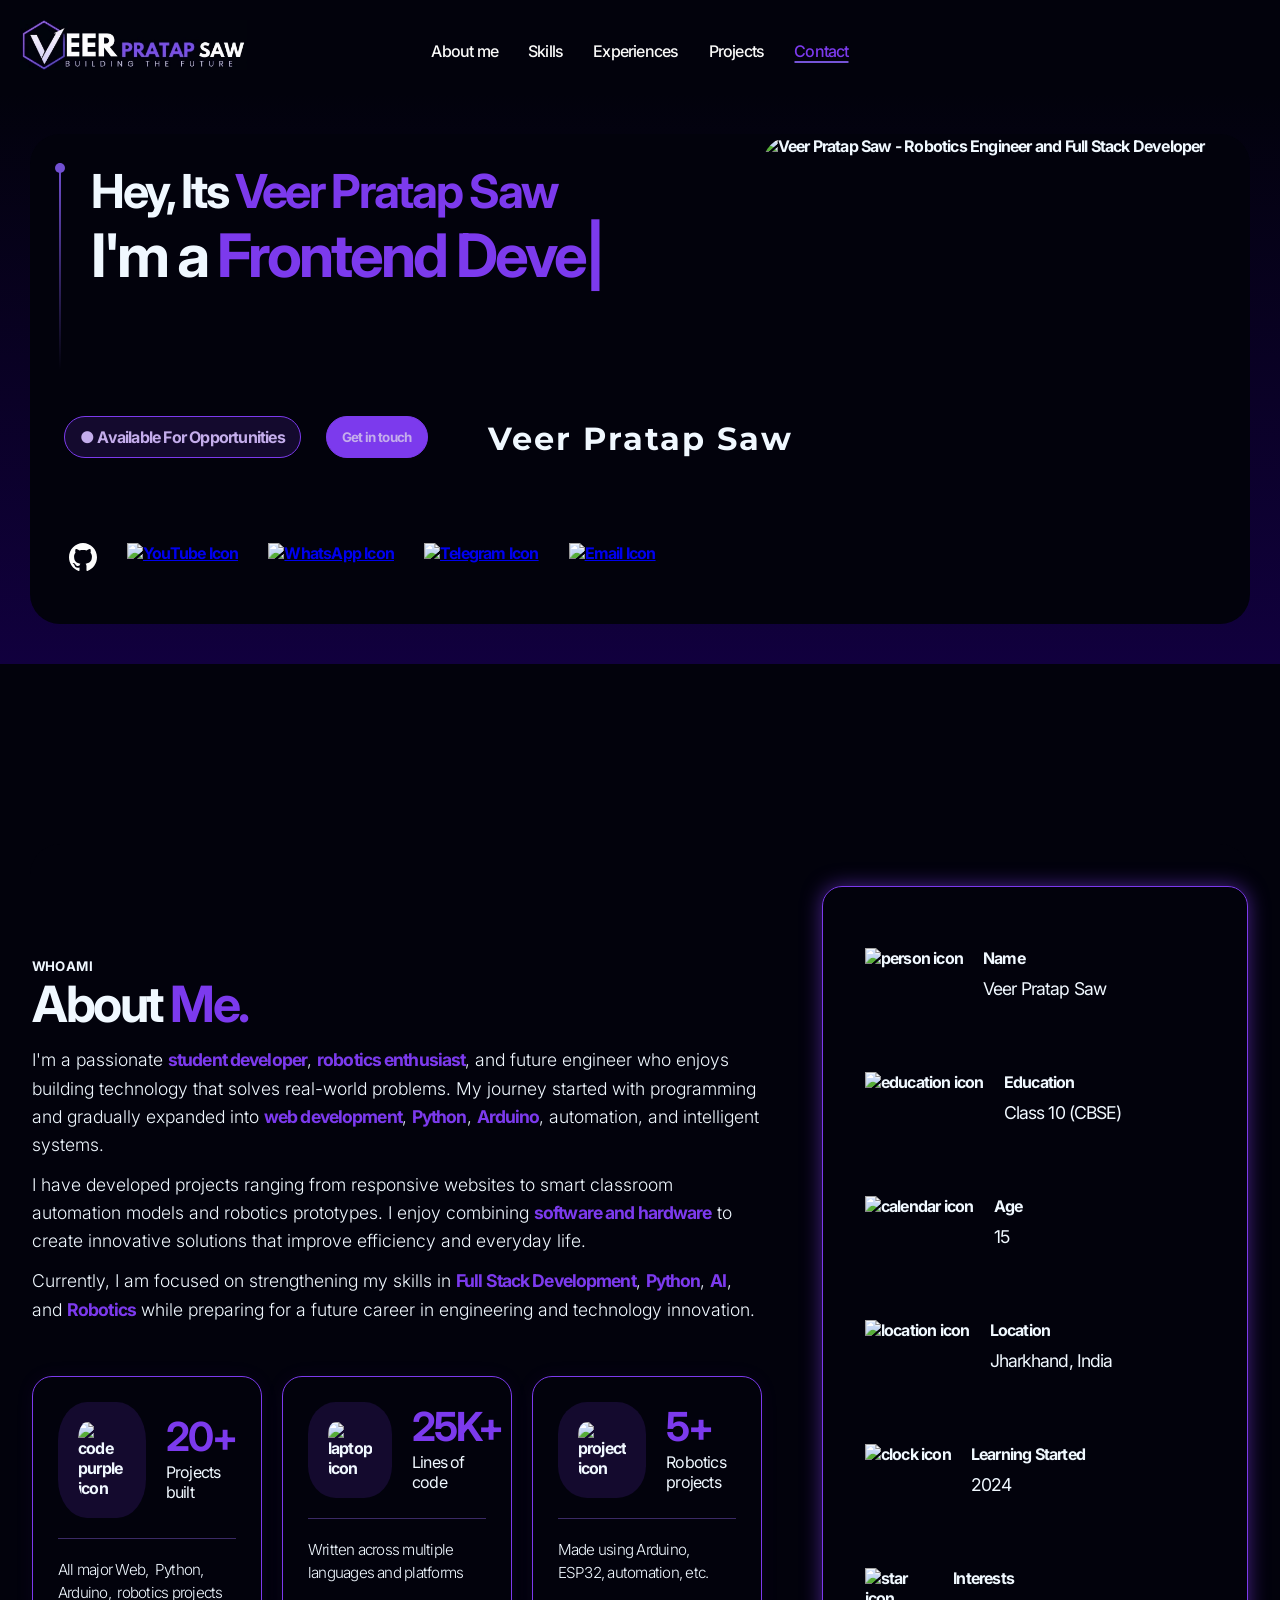
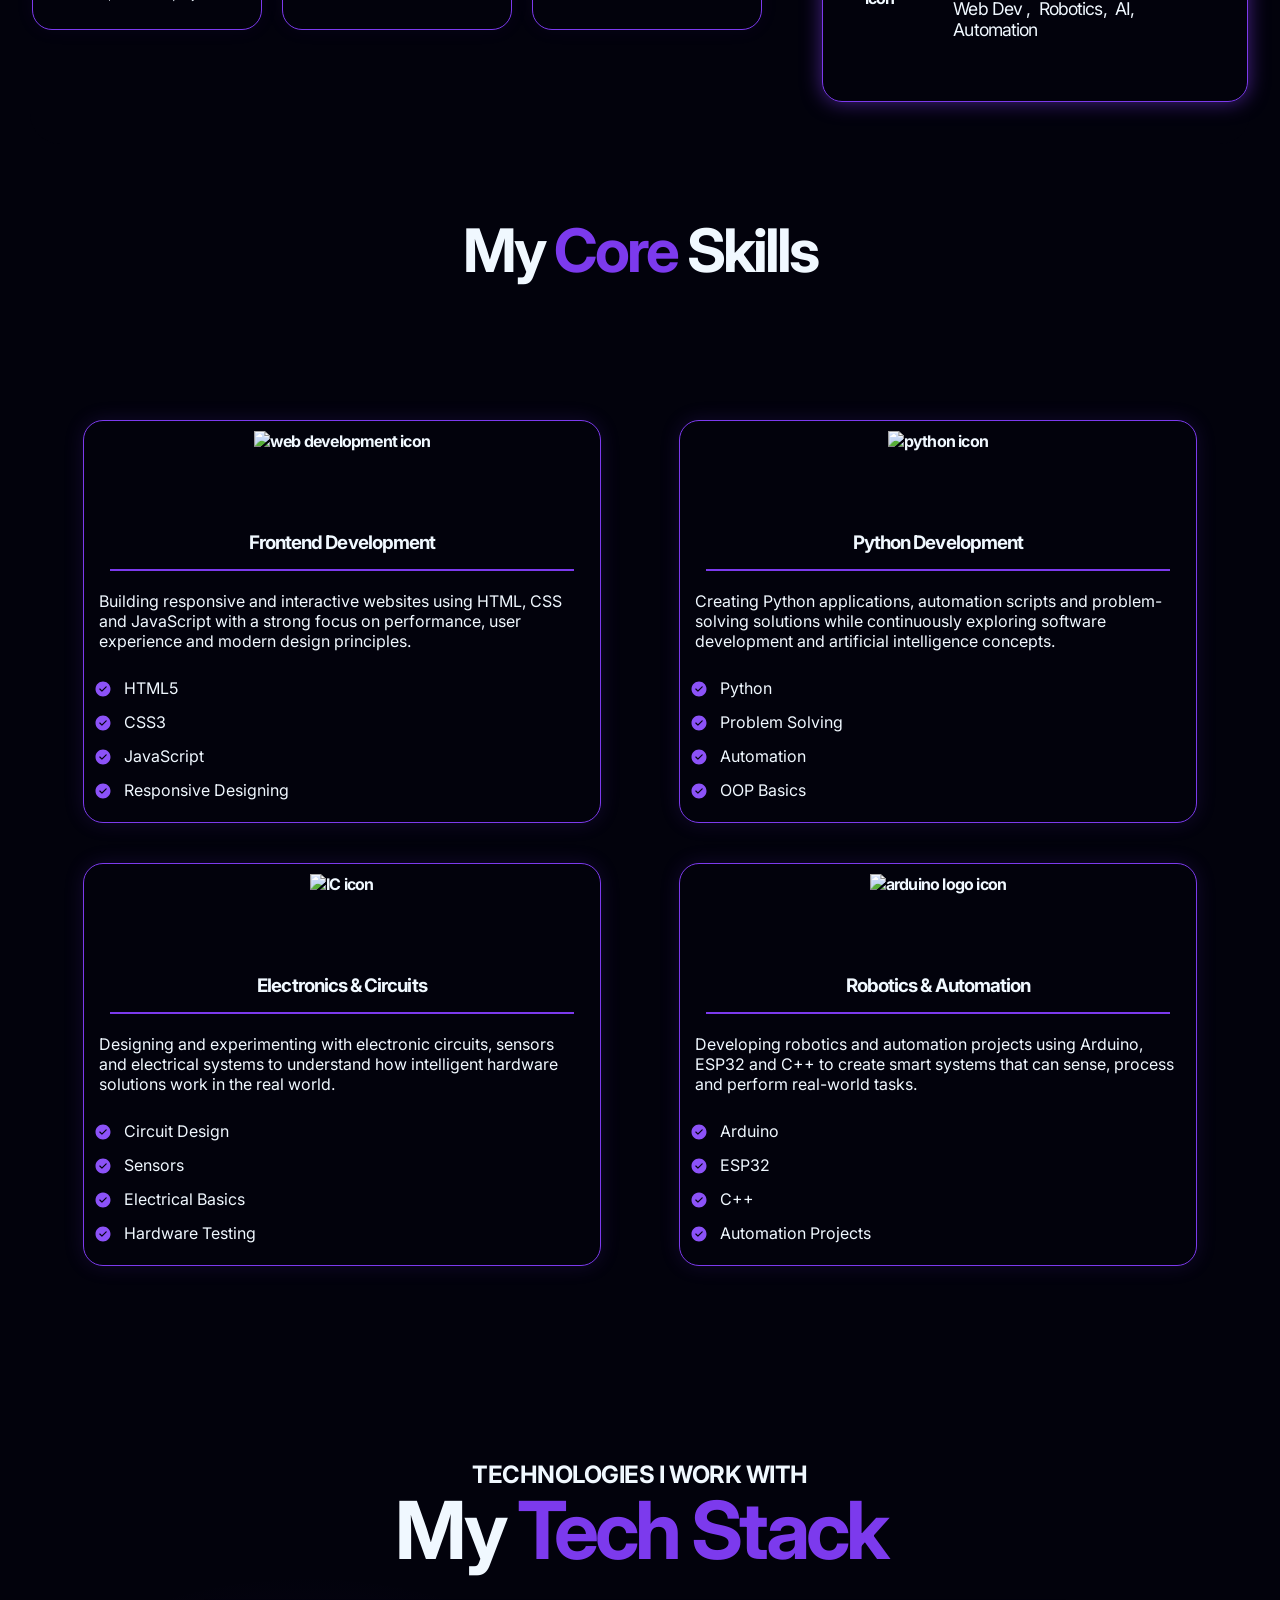
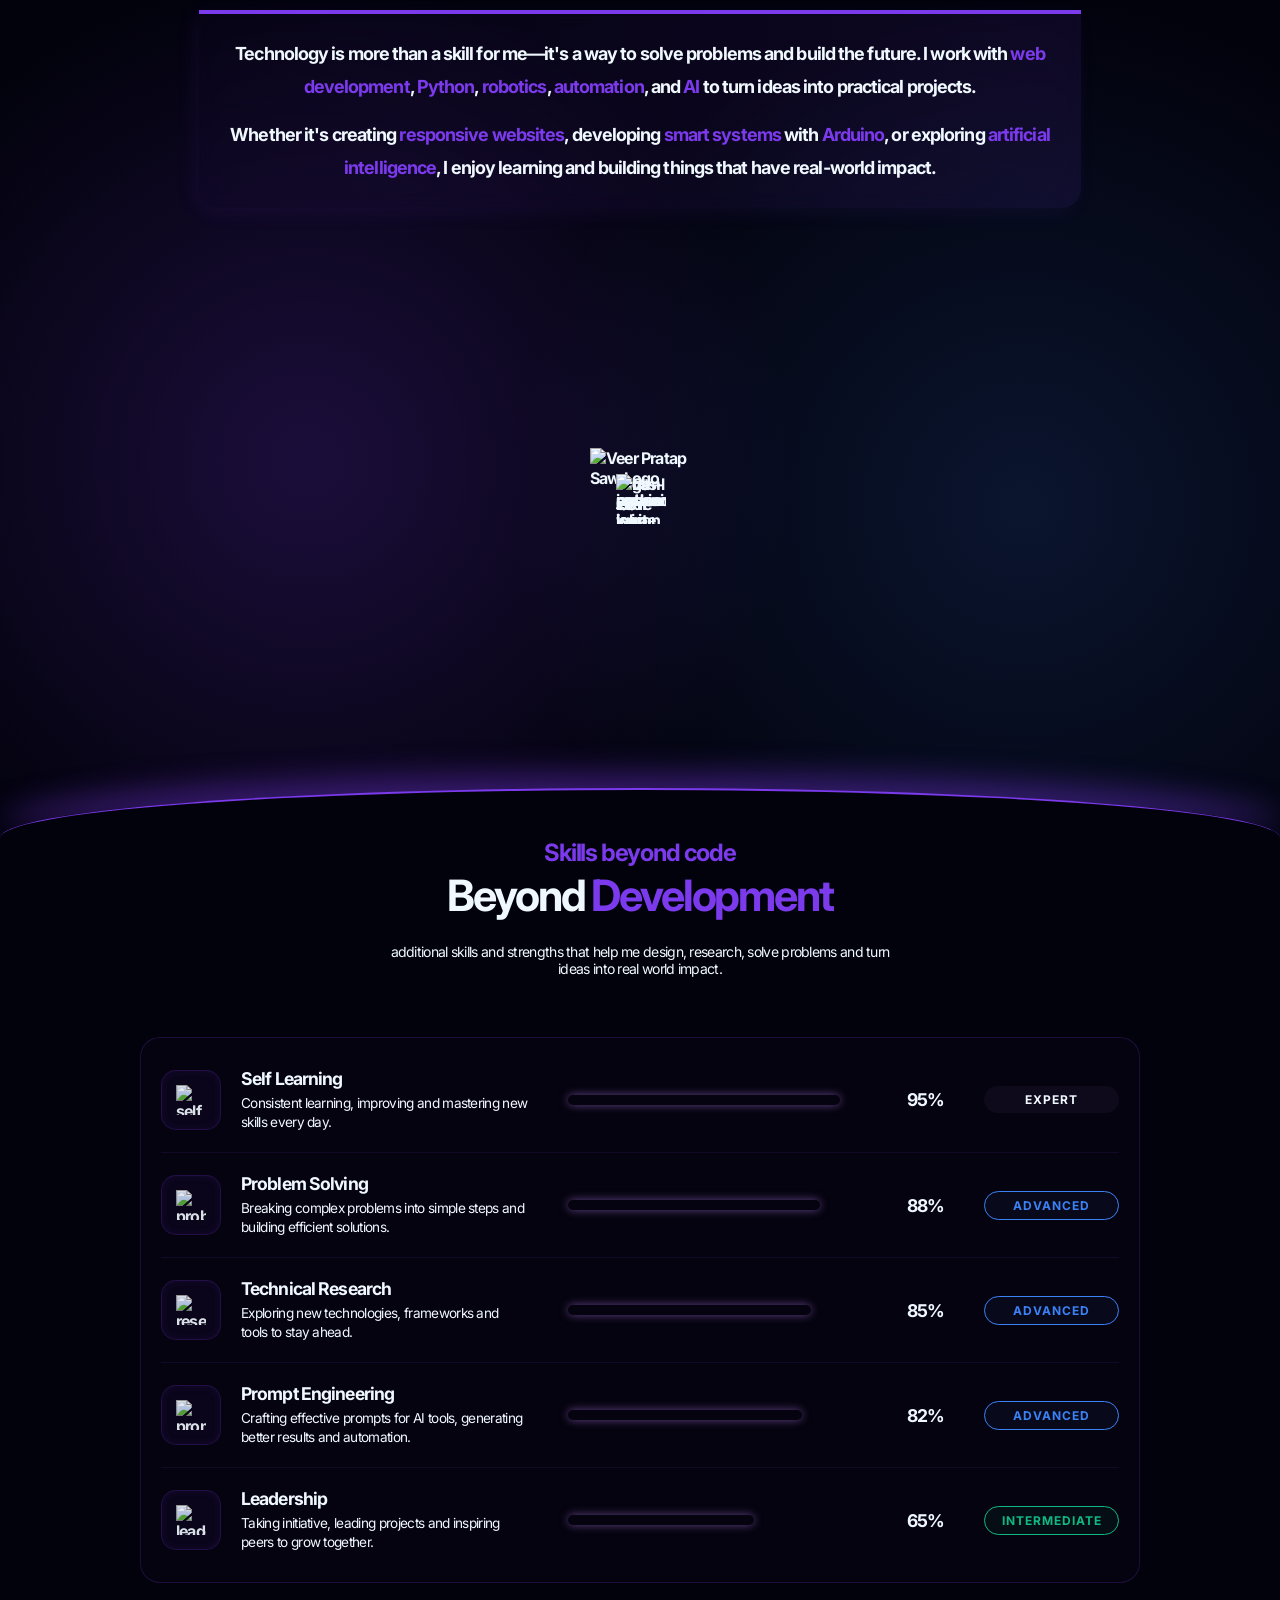
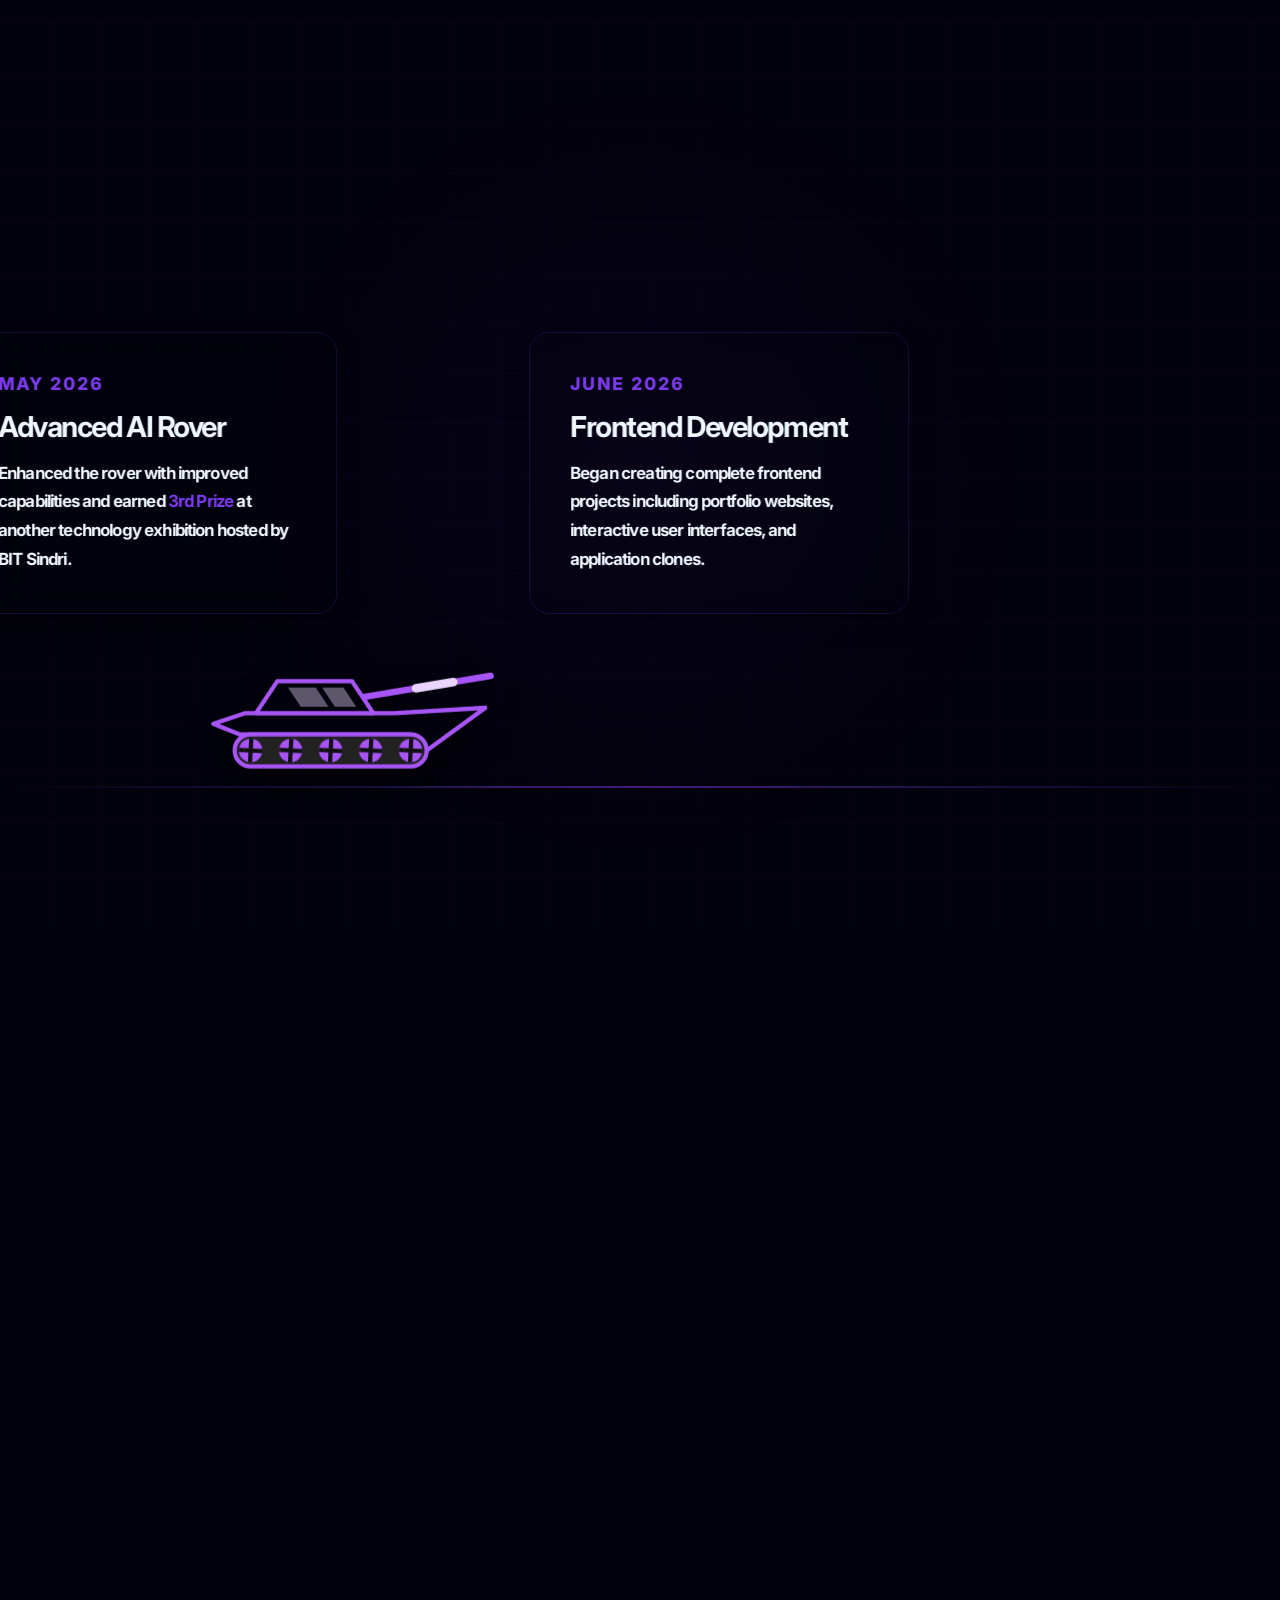
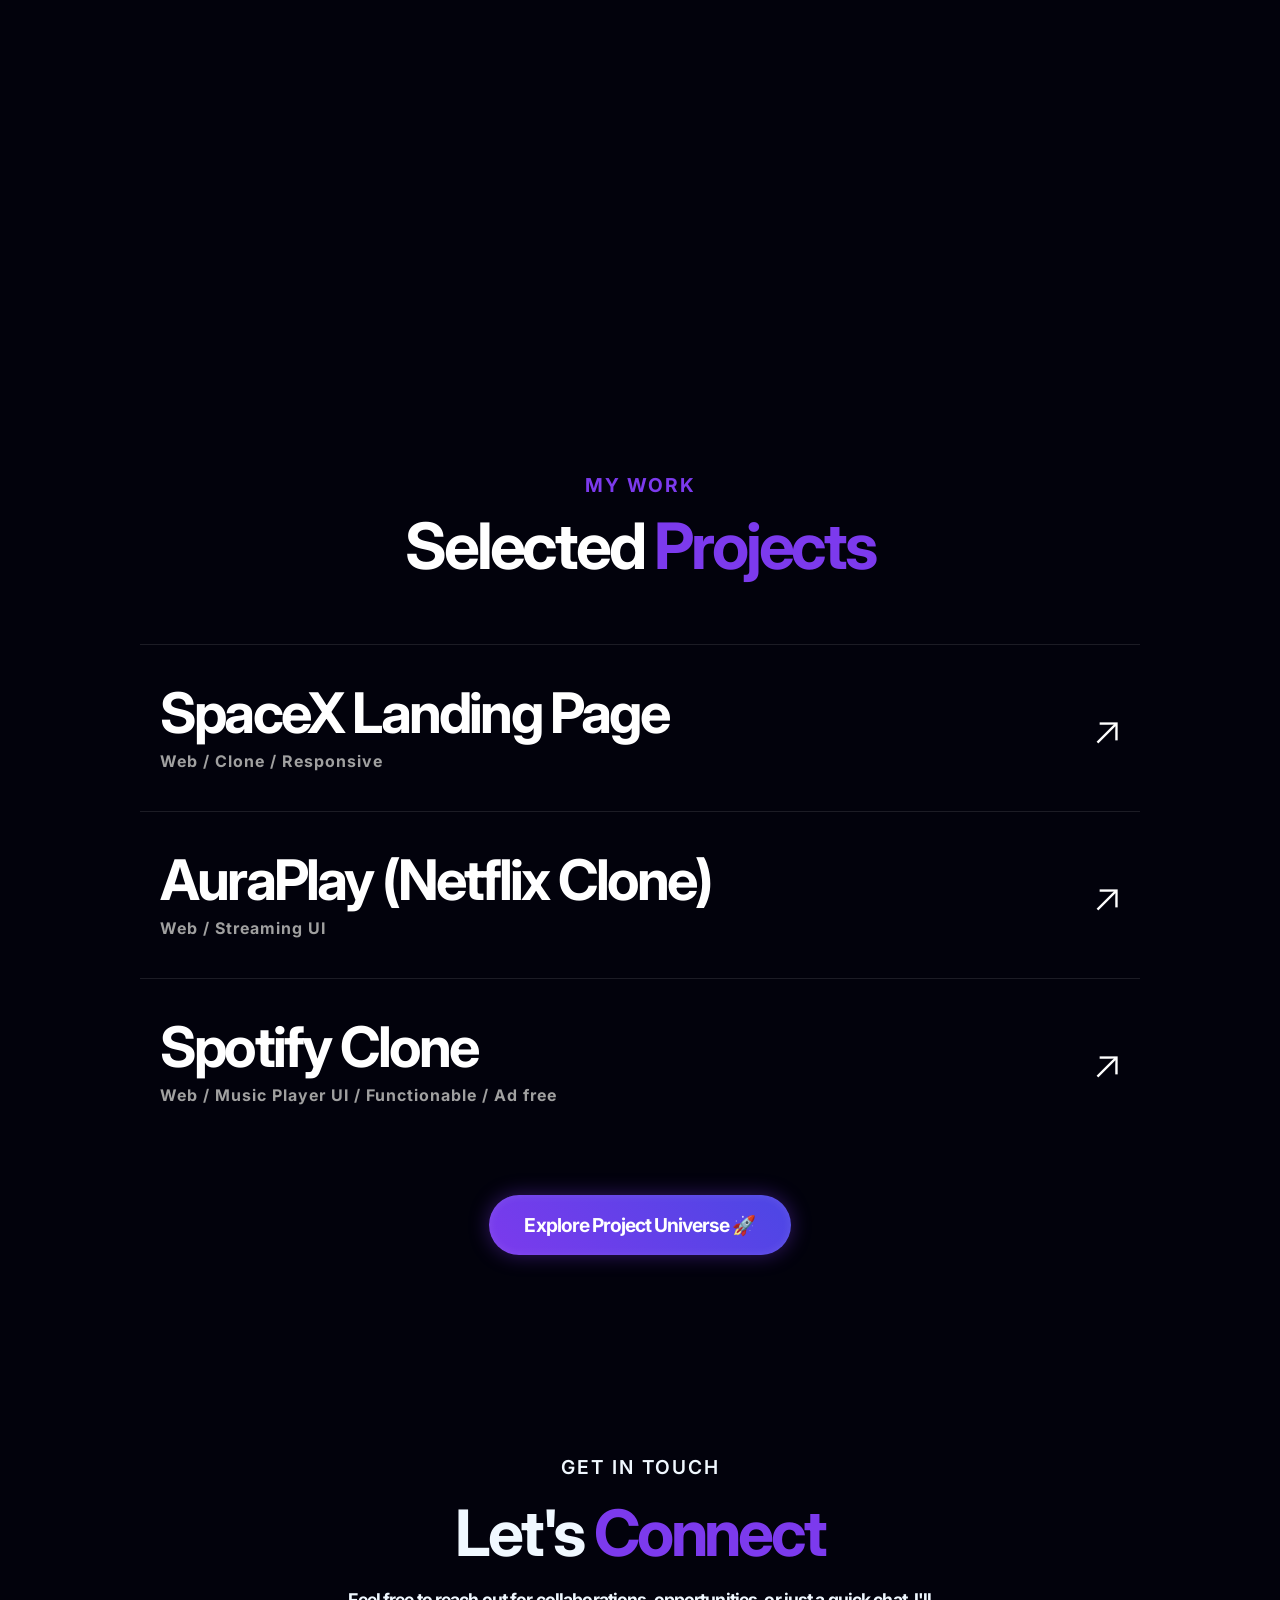
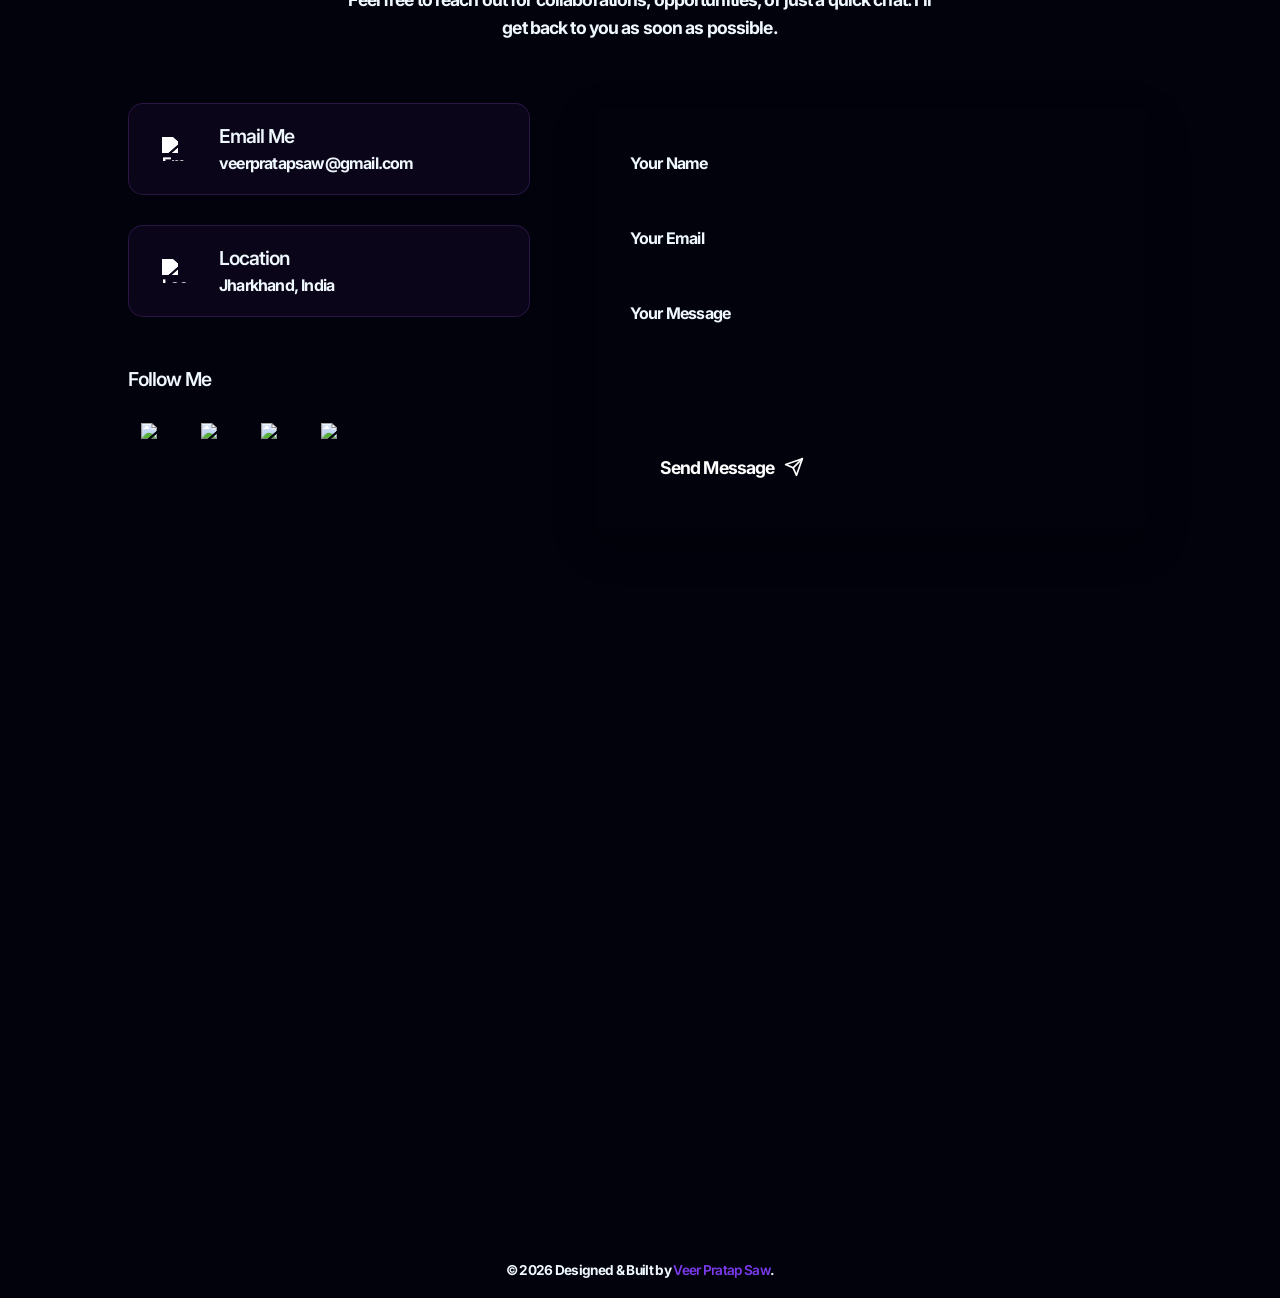
==== commit 6cb8fa14: "optimised some broken things like qr and context menu etc" ====
--- a/index.html
+++ b/index.html
@@ -861,18 +861,6 @@
 
         <div class="mp-arrow">↗</div>
       </a>
-      <div class="divider"></div>
-
-      <a href="https://veerpratapsaw.vercel.app/" target="_blank" class="minimal-project"
-        data-image="assets/project_images/software/portfolio_v1.webp">
-        <div class="mp-content">
-          <h2 class="mp-title">Personal Portfolio V1</h2>
-          <span class="mp-tags">Web / UI / Showcase</span>
-        </div>
-
-        <div class="mp-arrow">↗</div>
-      </a>
-      <div class="divider"></div>
     </div>
 
     <!-- Explore Universe Button -->
@@ -989,7 +977,7 @@
       <span>Get in Touch</span>
     </a>
     <div class="context-menu-divider"></div>
-    <a href="https://github.com" target="_blank" class="context-menu-item">
+    <a href="https://github.com/veerpratapsaw-code/Personal-Portfolio-V1" target="_blank" class="context-menu-item">
       <svg viewBox="0 0 24 24" fill="none" stroke="currentColor" stroke-width="2" stroke-linecap="round" stroke-linejoin="round"><path d="M9 19c-5 1.5-5-2.5-7-3m14 6v-3.87a3.37 3.37 0 0 0-.94-2.61c3.14-.35 6.44-1.54 6.44-7A5.44 5.44 0 0 0 20 4.77 5.07 5.07 0 0 0 19.91 1S18.73.65 16 2.48a13.38 13.38 0 0 0-7 0C6.27.65 5.09 1 5.09 1A5.07 5.07 0 0 0 5 4.77a5.44 5.44 0 0 0-1.5 3.78c0 5.42 3.3 6.61 6.44 7A3.37 3.37 0 0 0 9 18.13V22"></path></svg>
       <span>View Source Code</span>
     </a>
@@ -1045,9 +1033,6 @@
       </div>
       <div class="dashboard-actions">
         <button id="radar-toggle-btn" class="radar-toggle-btn" title="Open Radar Directory">
-          <!-- <svg viewBox="0 0 24 24" width="20" height="20" stroke="currentColor" stroke-width="2" fill="none" stroke-linecap="round" stroke-linejoin="round">
-            <path d="M12 2v20M17 5H9.5a3.5 3.5 0 0 0 0 7h5a3.5 3.5 0 0 1 0 7H6"></path>
-          </svg> -->
           Directory
         </button>
         <button id="close-universe" class="close-universe-btn" aria-label="Close Universe">&times;</button>
--- a/css/projects.css
+++ b/css/projects.css
@@ -158,23 +158,54 @@
 }
 
 .universe-btn {
-  background: linear-gradient(45deg, #7c3aed, #4f46e5);
+  background: linear-gradient(45deg, #7c3aed, #4f46e5, #7c3aed);
+  background-size: 200% auto;
   color: white;
   border: none;
-  padding: 15px 30px;
-  font-size: 1.1rem;
+  padding: 18px 35px;
+  font-size: 1.2rem;
+  font-weight: 600;
+  letter-spacing: 1px;
   font-family: "google sans flex", sans-serif;
-  border-radius: 30px;
+  border-radius: 40px;
   cursor: pointer;
-  box-shadow: 0 10px 20px rgba(124, 58, 237, 0.3);
+  box-shadow: 0 0 20px rgba(124, 58, 237, 0.4), inset 0 0 10px rgba(255, 255, 255, 0.1);
   transition: all 0.3s ease;
   position: relative;
   overflow: hidden;
+  animation: cosmic-pulse 3s infinite, gradient-flow 4s linear infinite;
+}
+
+@keyframes gradient-flow {
+  0% { background-position: 0% center; }
+  100% { background-position: 200% center; }
+}
+
+@keyframes cosmic-pulse {
+  0% { box-shadow: 0 0 20px rgba(124, 58, 237, 0.4), inset 0 0 10px rgba(255, 255, 255, 0.1); }
+  50% { box-shadow: 0 0 40px rgba(79, 70, 229, 0.8), inset 0 0 20px rgba(255, 255, 255, 0.3); }
+  100% { box-shadow: 0 0 20px rgba(124, 58, 237, 0.4), inset 0 0 10px rgba(255, 255, 255, 0.1); }
+}
+
+.universe-btn::before {
+  content: '';
+  position: absolute;
+  top: 0; left: -100%;
+  width: 50%; height: 100%;
+  background: linear-gradient(to right, rgba(255,255,255,0) 0%, rgba(255,255,255,0.3) 50%, rgba(255,255,255,0) 100%);
+  transform: skewX(-25deg);
+  animation: sweep 4s infinite;
+}
+
+@keyframes sweep {
+  0% { left: -100%; }
+  20% { left: 200%; }
+  100% { left: 200%; }
 }
 
 .universe-btn:hover {
-  transform: translateY(-3px);
-  box-shadow: 0 15px 25px rgba(124, 58, 237, 0.5);
+  transform: translateY(-5px) scale(1.05);
+  box-shadow: 0 20px 40px rgba(124, 58, 237, 0.7);
 }
 
 .universe-btn.sparking {
--- a/css/universe-core.css
+++ b/css/universe-core.css
@@ -1,4 +1,4 @@
-﻿/* --- Big Bang Overlays --- */
+/* --- Big Bang Overlays --- */
 .dim-overlay {
   position: fixed;
   top: 0; left: 0; right: 0; bottom: 0;
@@ -213,9 +213,8 @@
 }
 
 @media (max-width: 768px) {
-    padding: 10px;
-  }
-  .universe-dashboard {
+
+.universe-dashboard {
     padding: 20px;
     top: 10px;
     left: 10px;
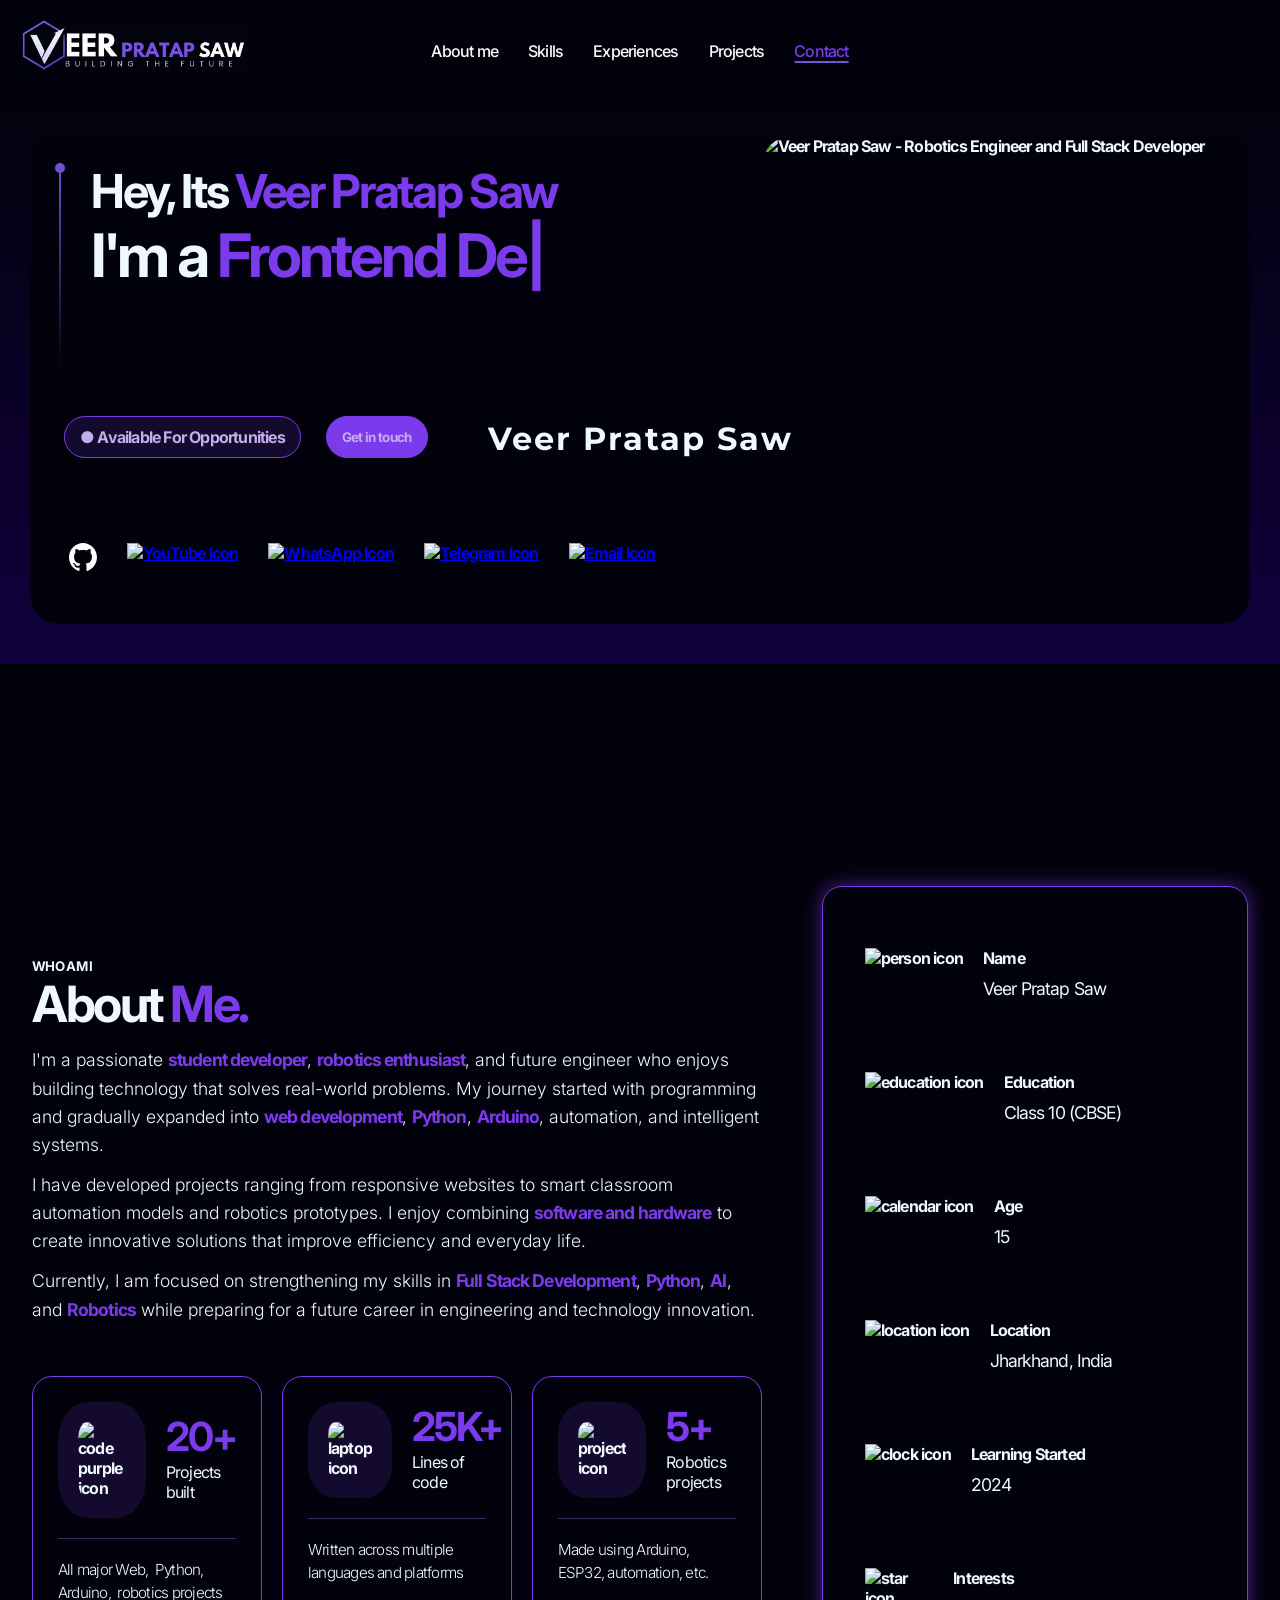
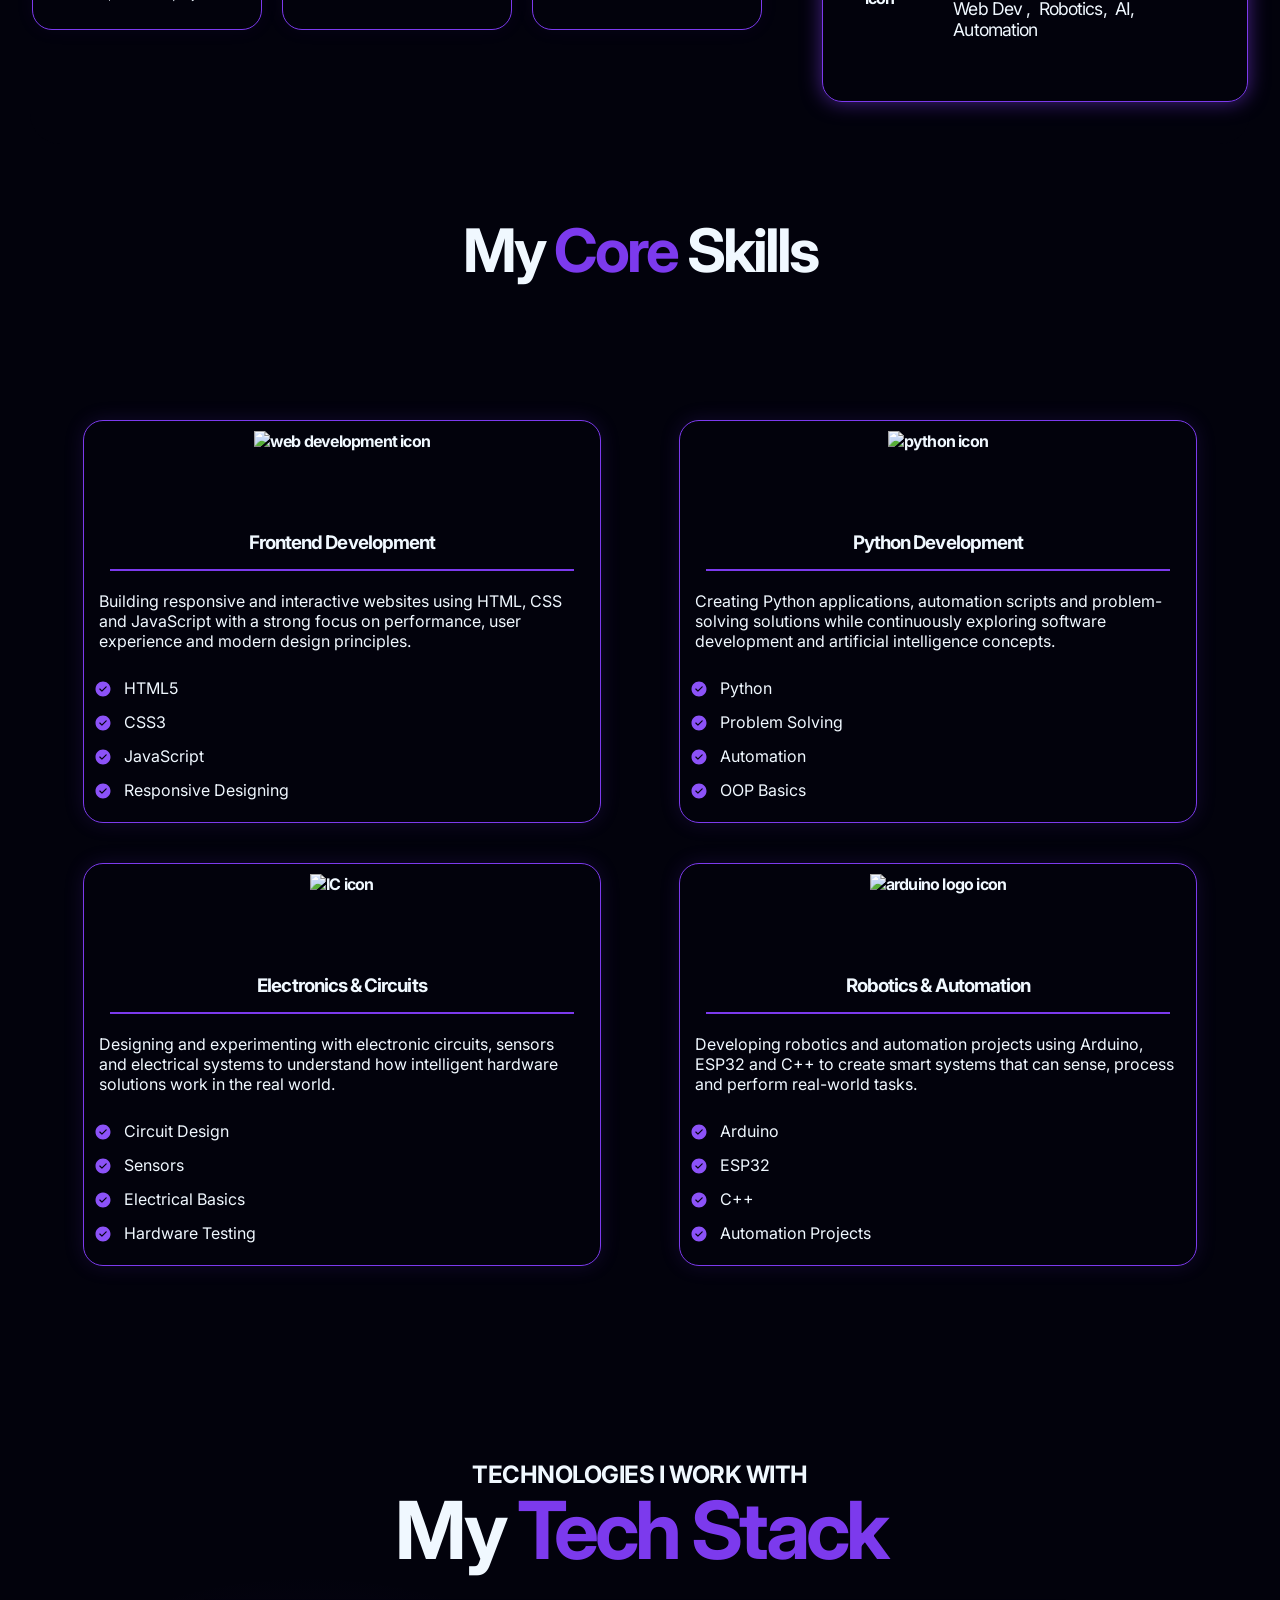
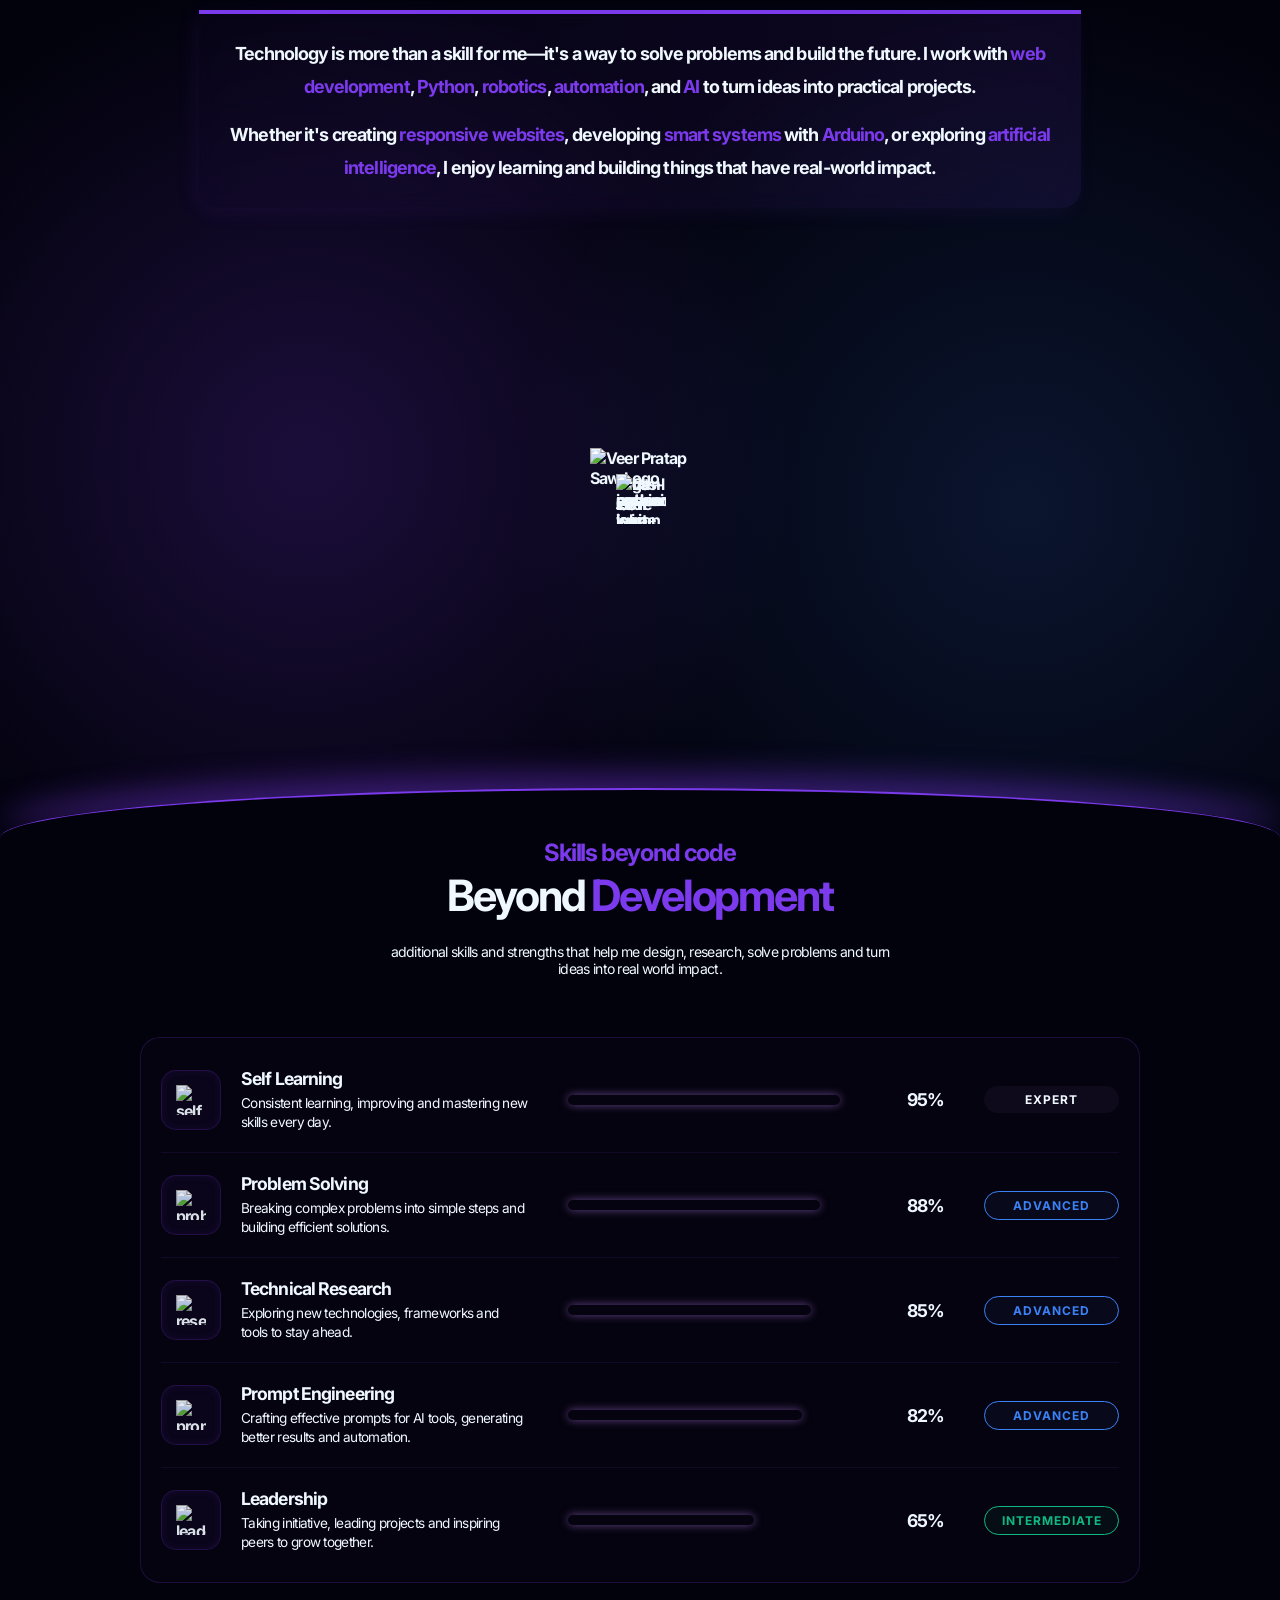
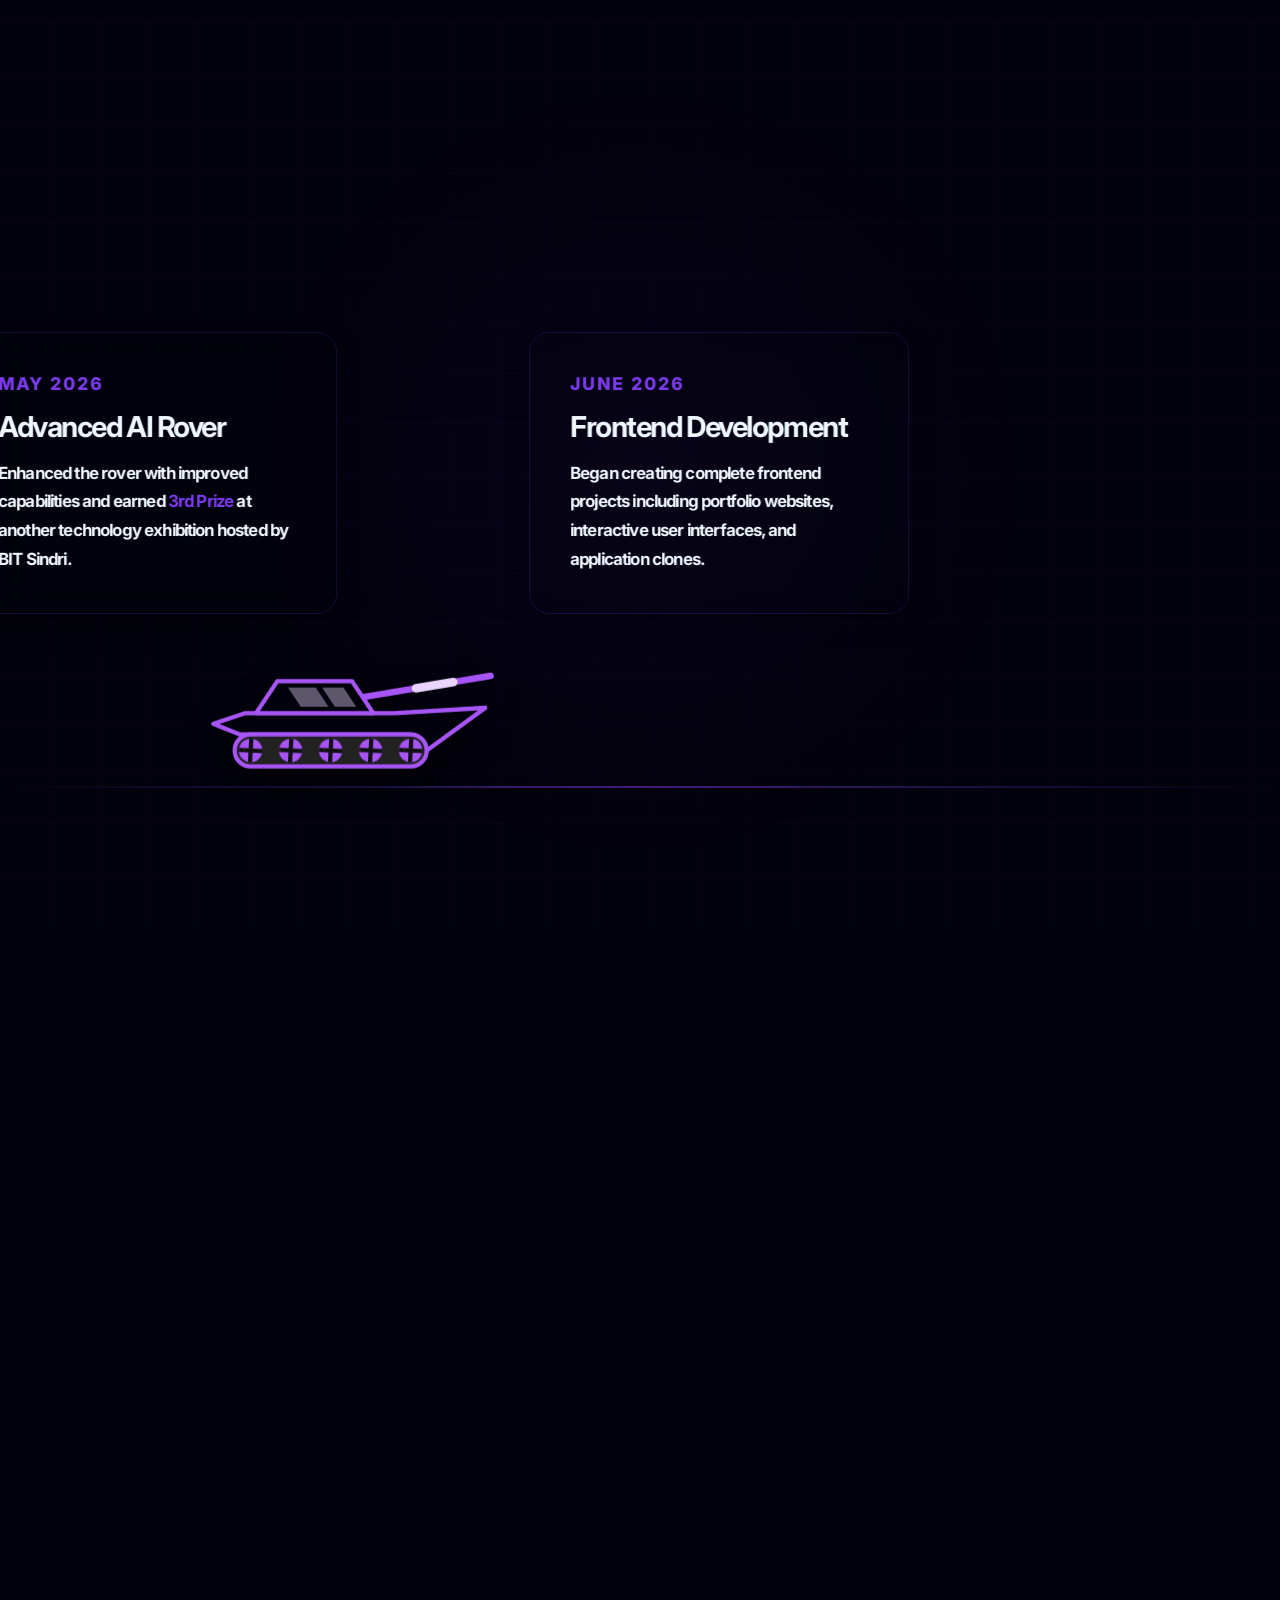
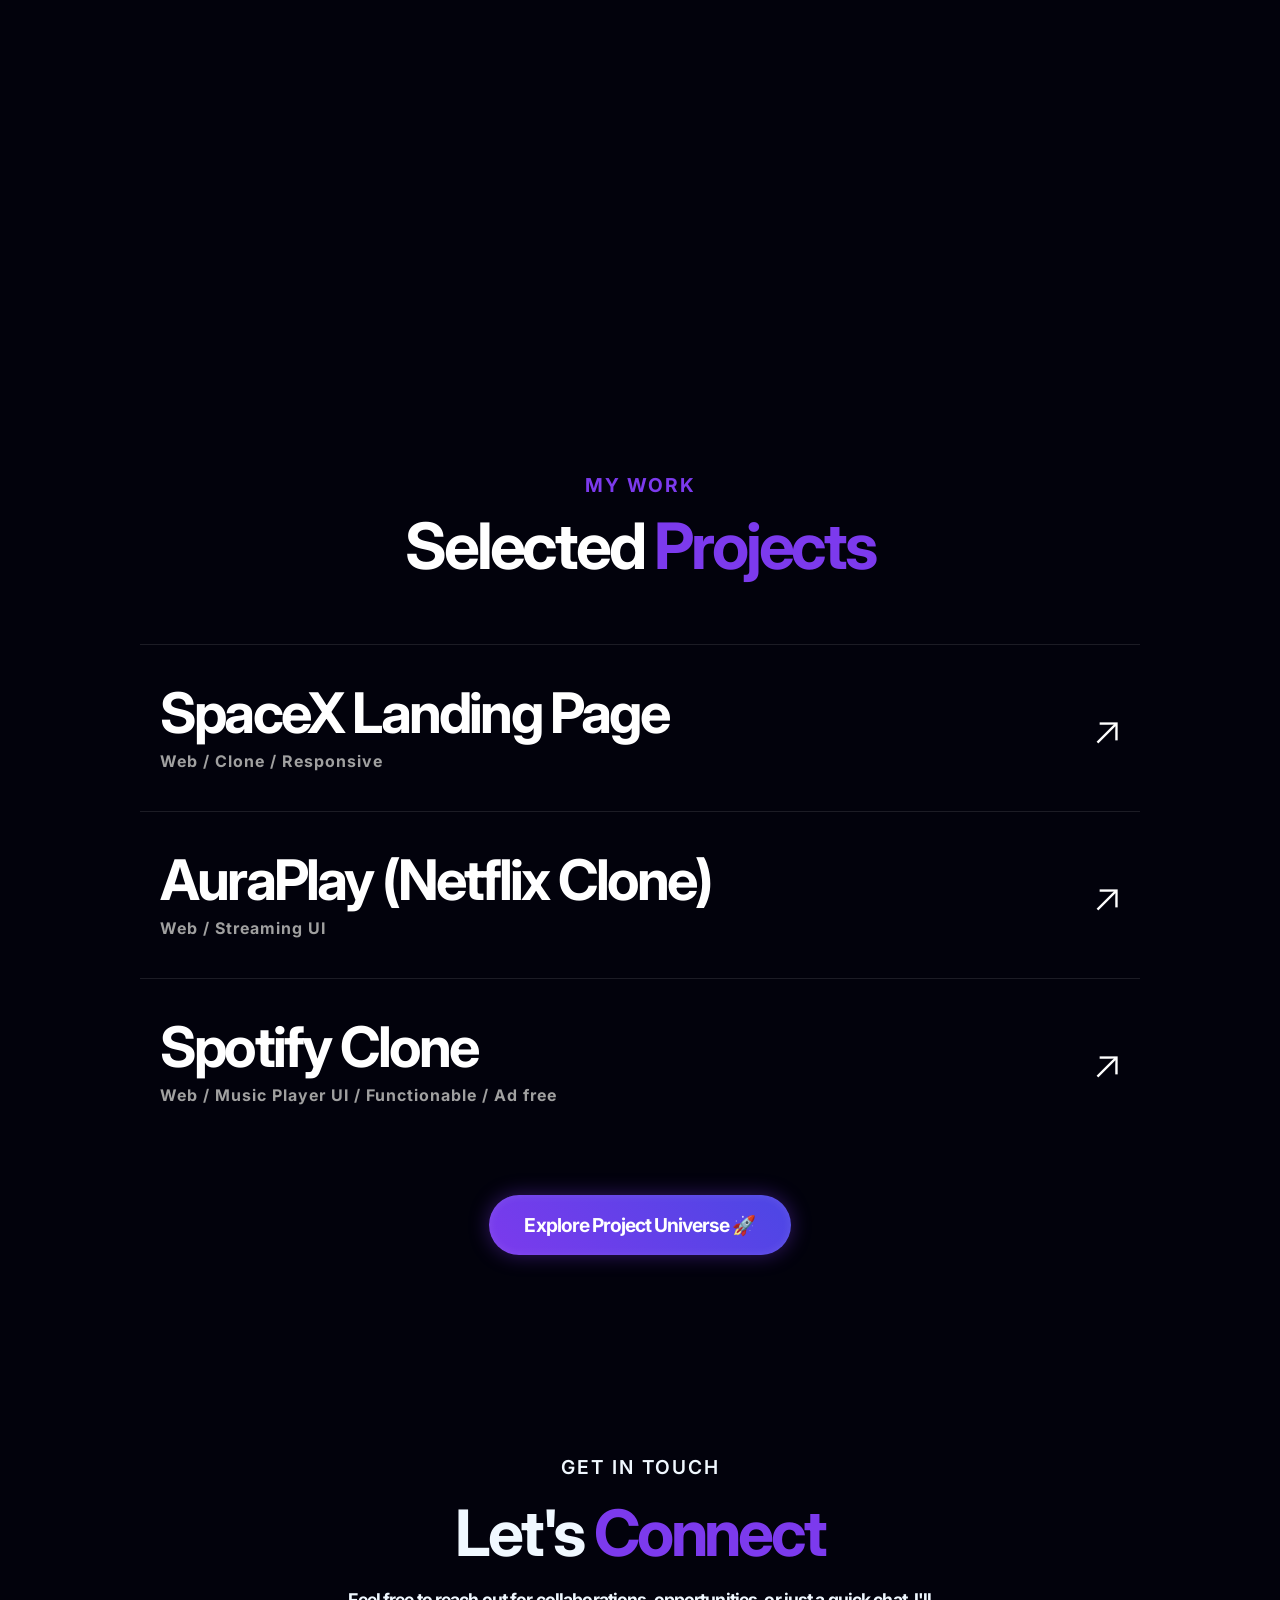
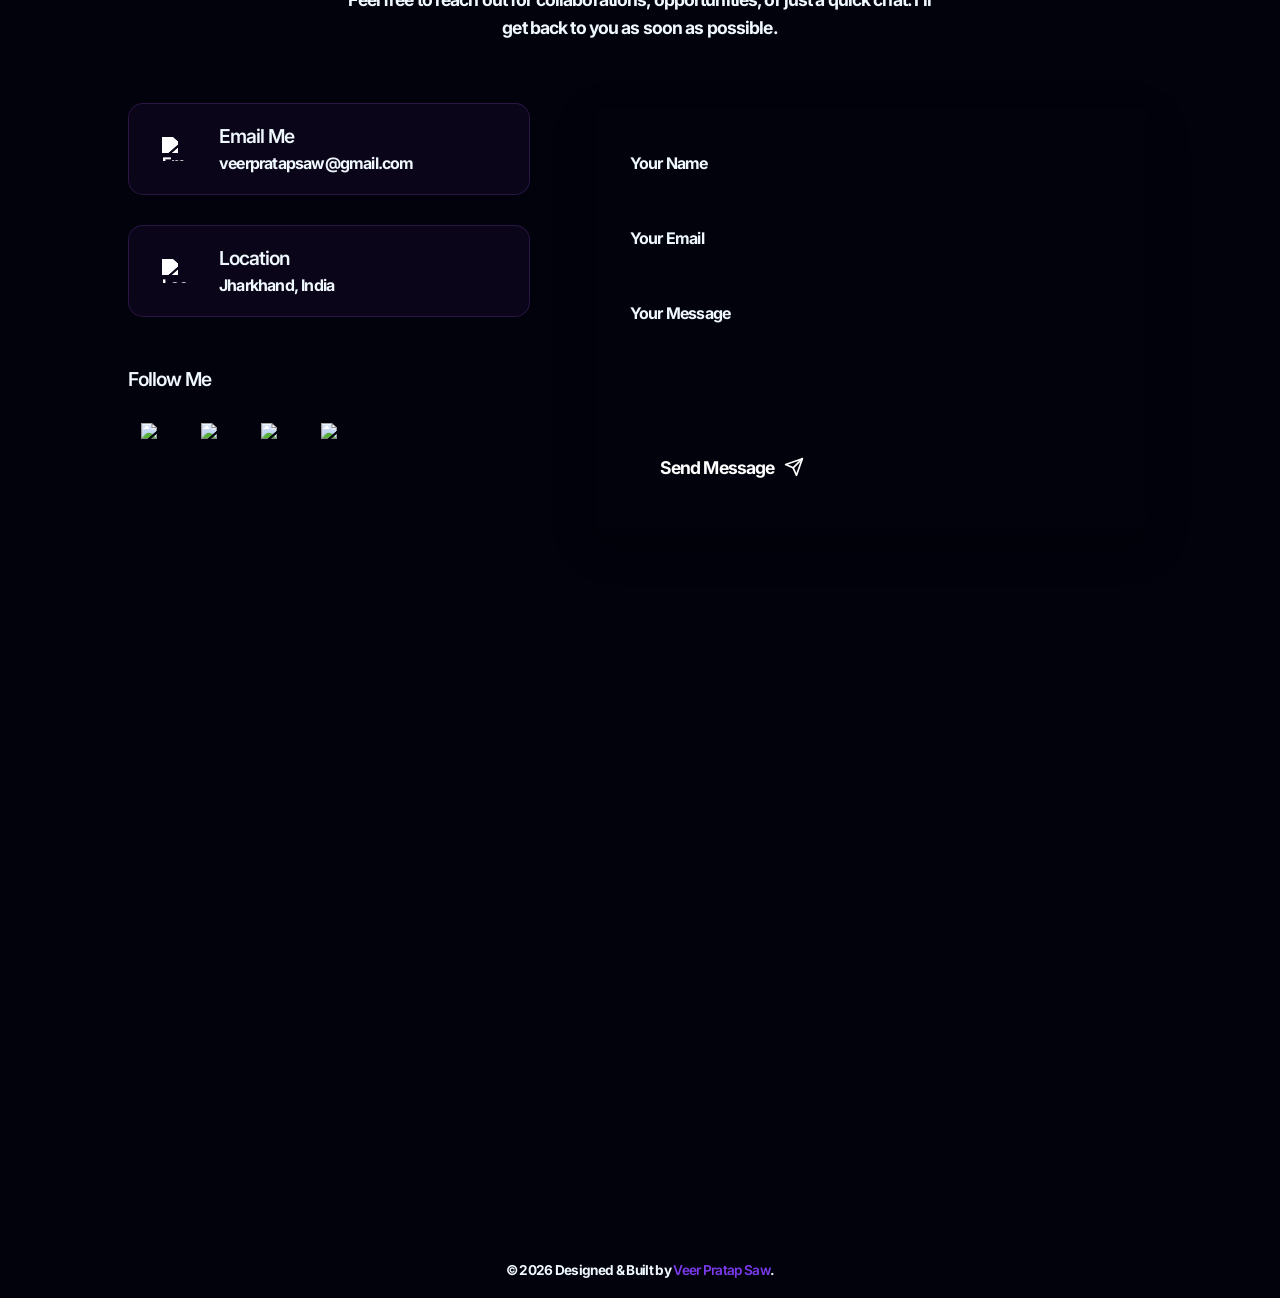
==== commit 3d5e067b: "Feat: Add Google Analytics, fix QR code UI, and update context menu logic" ====
--- a/index.html
+++ b/index.html
@@ -67,6 +67,15 @@
   <link rel="stylesheet" href="css/universe-hologram.css" />
   <link rel="stylesheet" href="css/universe-radar.css" />
   <link rel="icon" type="image/png" href="assets/logo_images/favicon.webp" />
+  <!-- Google tag (gtag.js) -->
+  <script async src="https://www.googletagmanager.com/gtag/js?id=G-Y92RH230DB"></script>
+  <script>
+    window.dataLayer = window.dataLayer || [];
+    function gtag(){dataLayer.push(arguments);}
+    gtag('js', new Date());
+
+    gtag('config', 'G-Y92RH230DB');
+  </script>
 </head>
 
 <body class="no-scroll">
